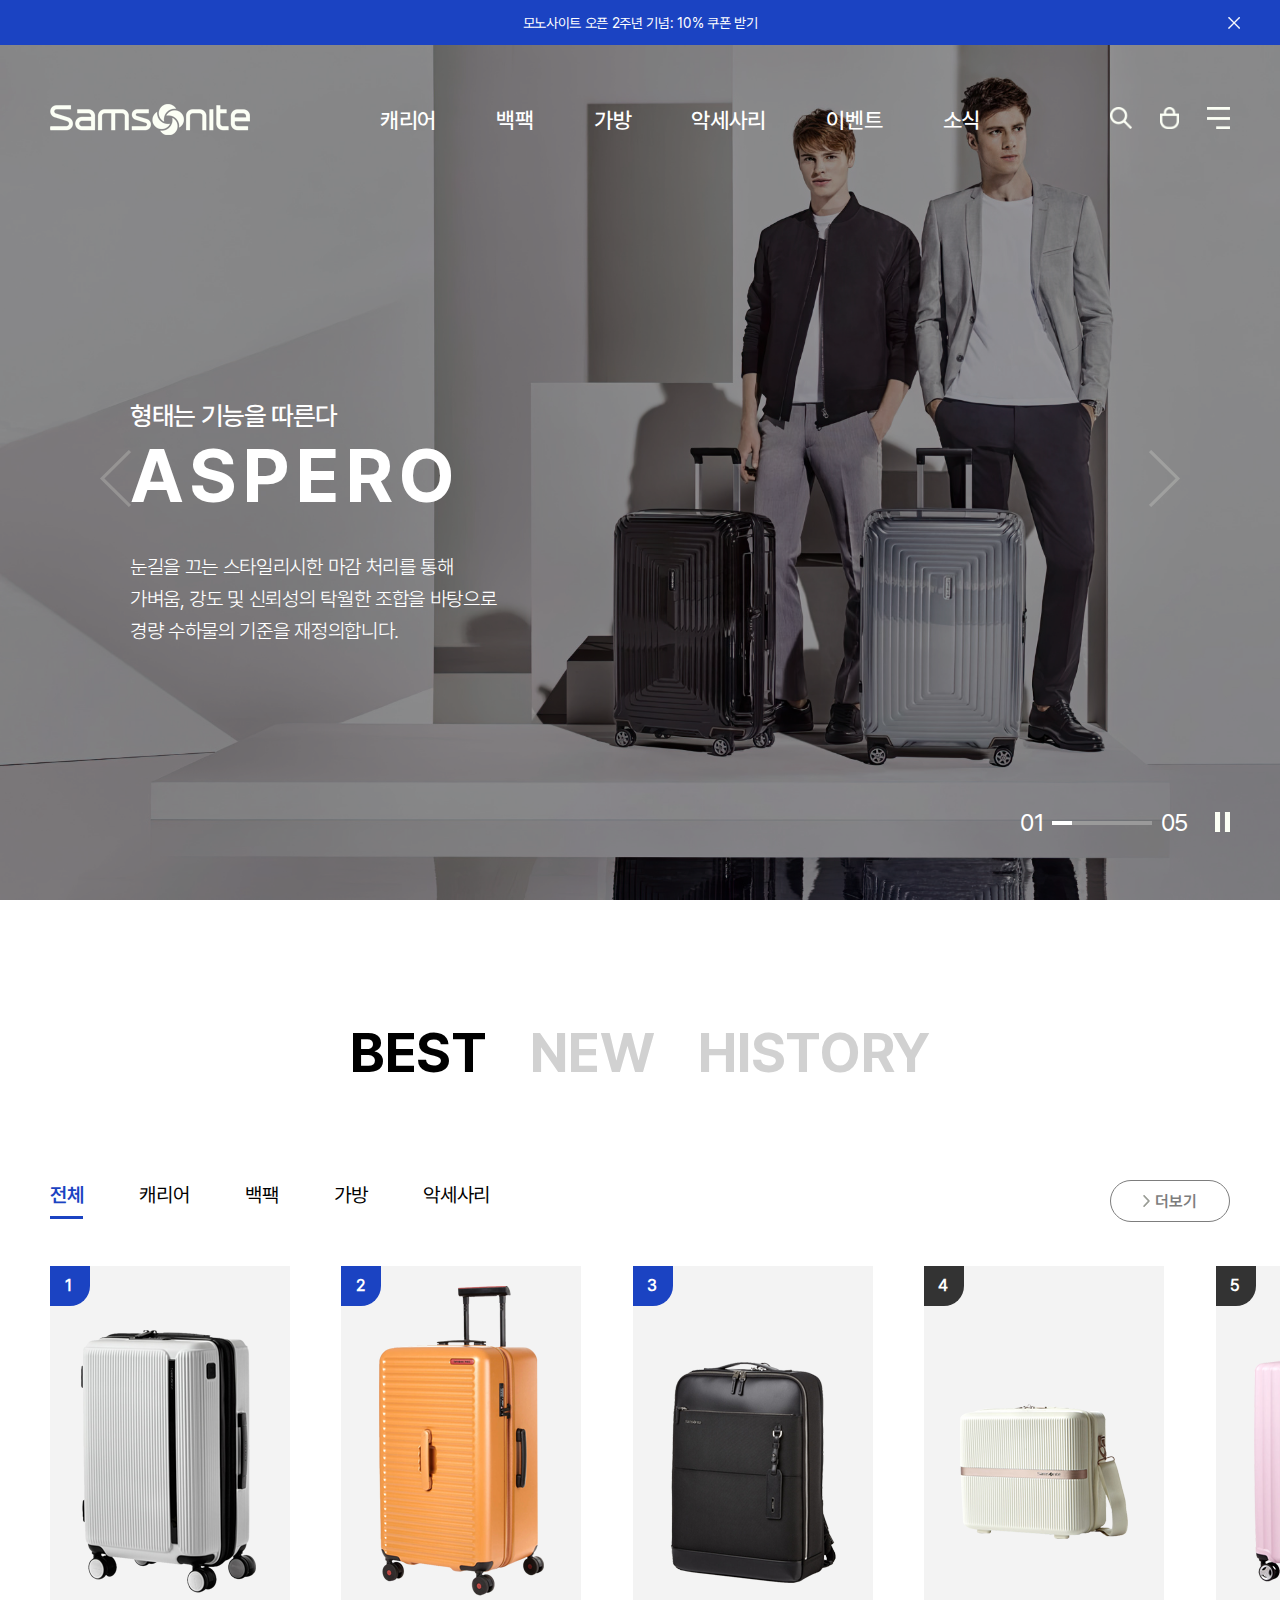
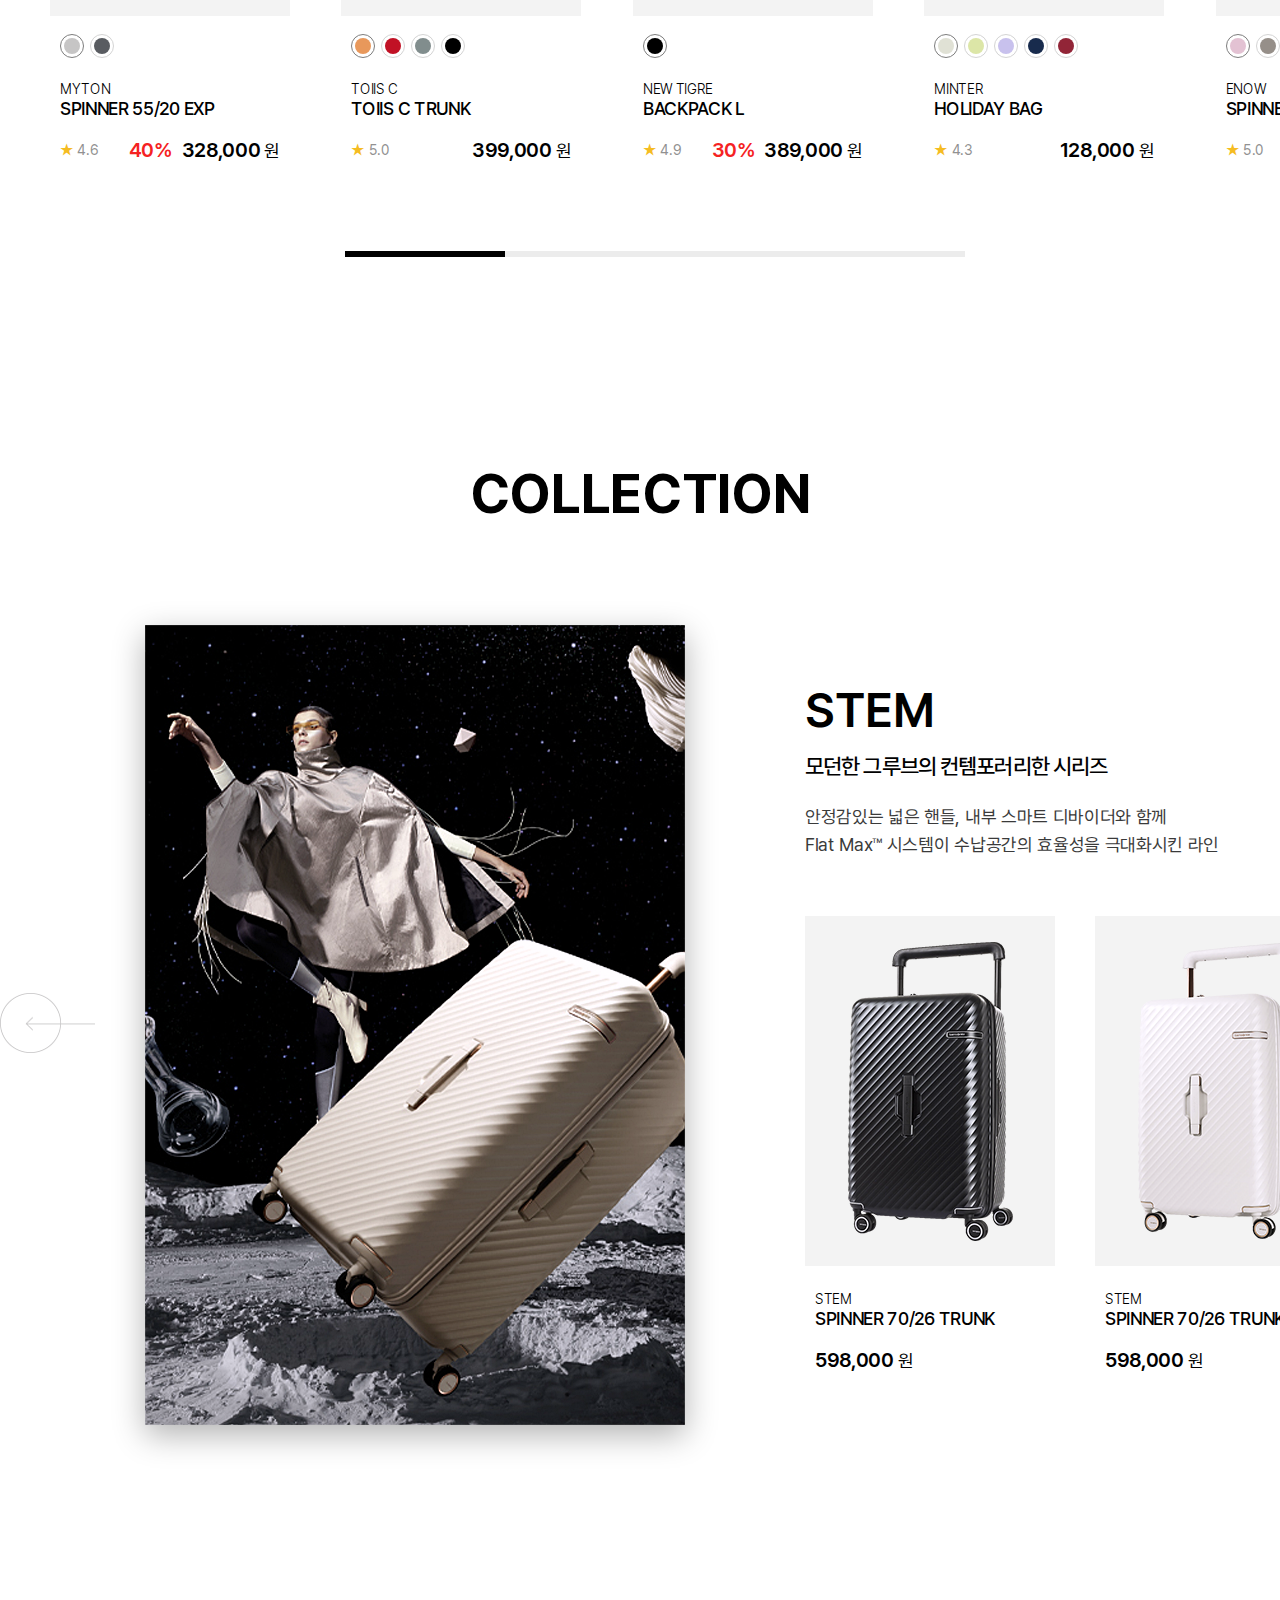
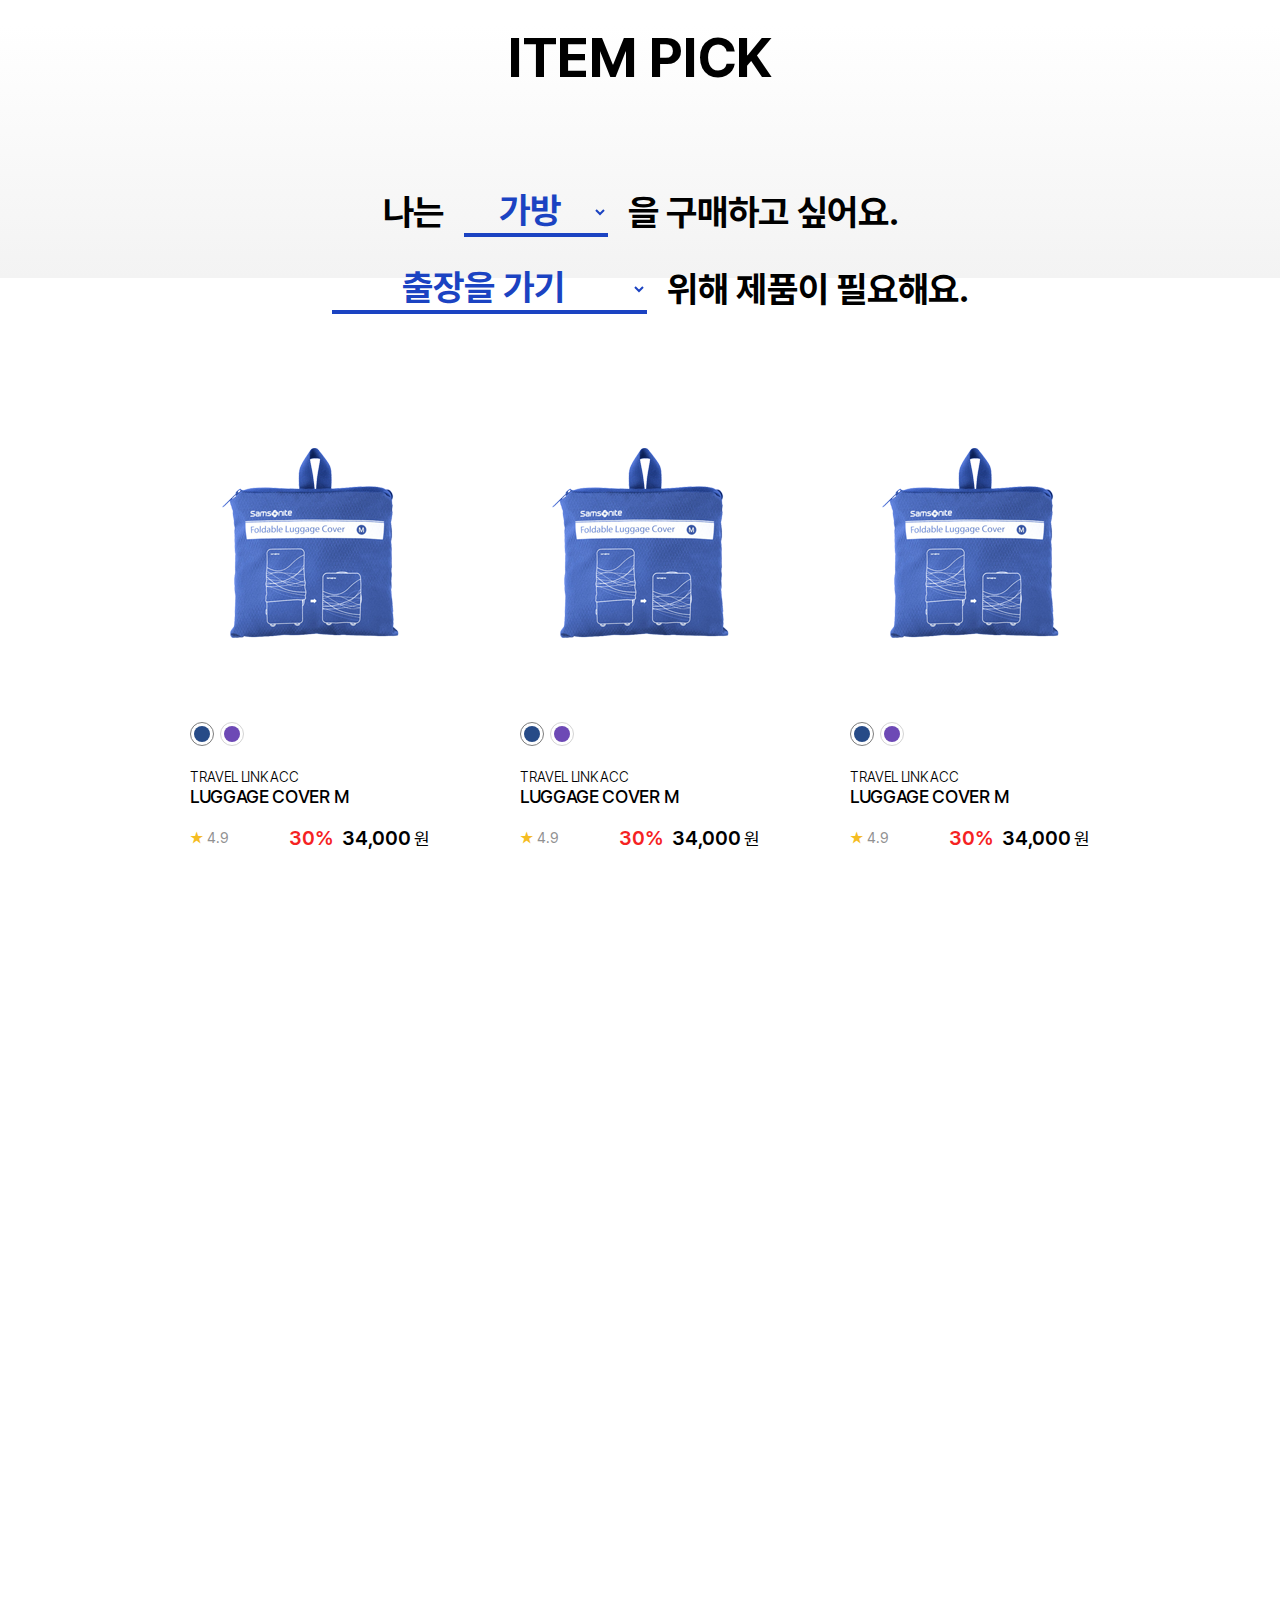
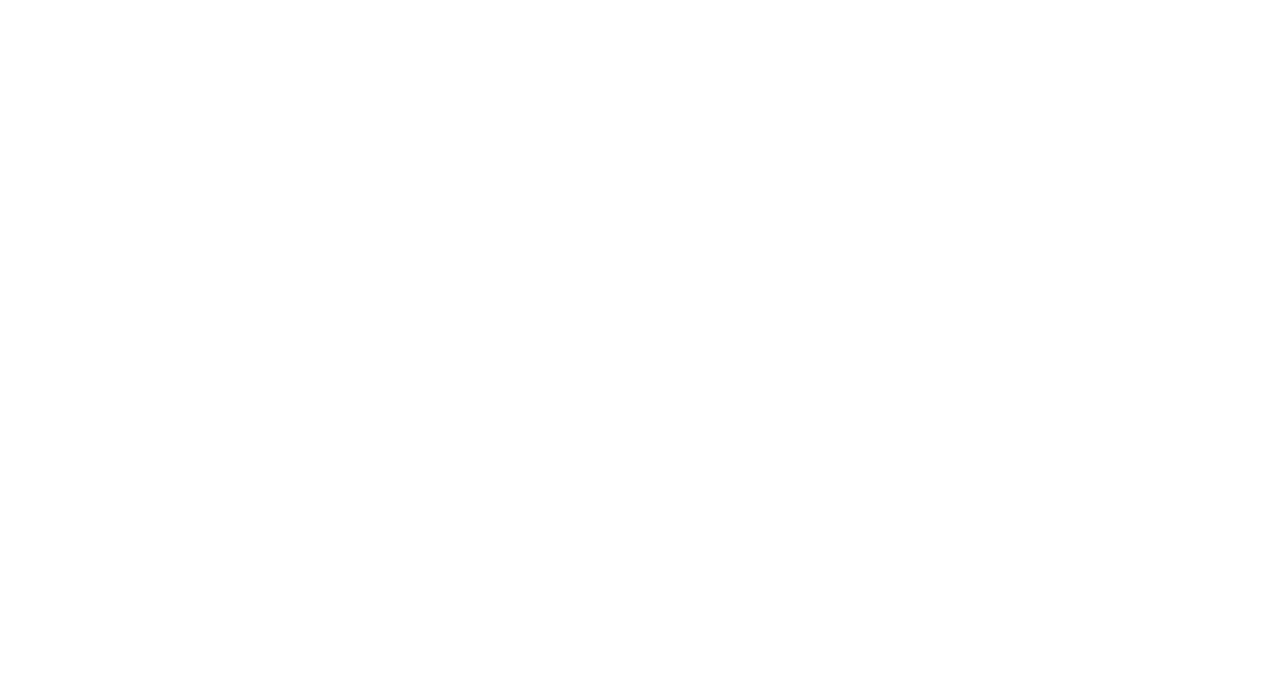
==== index.html @ f1c24419 "main 영역 작업 v1" ====
<!DOCTYPE html>
<html lang="ko">
<head>
    <meta charset="UTF-8">
    <meta http-equiv="X-UA-Compatible" content="IE=edge">
    <meta name="viewport" content="width=device-width, initial-scale=1.0">
    <link rel="stylesheet" type="text/css" href="./css/reset.css">
    <link rel="stylesheet" type="text/css" href="./css/samsonite.css">
    <link rel="icon" type="image/x-icon" href="./images/favicon.png">
    <title>Samsonite Korea</title>
</head>
<body>
    <div class="wrapper">
        <header>
            <div class="main-slider">
                <div class="banner-menu-wrapper">
                    <div class="top-banner">
                        <div class="container">
                            <a href="" class="title">모노사이트 오픈 2주년 기념: 10% 쿠폰 받기</a>
                            <button type="button" class="banner-close"><img src="./images/banner-close-icon.png" alt="배너 닫기"></button>
                        </div>
                    </div>
                    <div class="logo-menu">
                        <div class="container">
                            <div class="logo-menu-flex">
                                <div class="logo">
                                    <h1><a href="./index.html"><img src="./images/samsonite-logo.png" alt="쌤소나이트 로고"></a></h1>
                                </div>
                                <div class="menu">
                                    <nav class="gnb">
                                        <ul>
                                            <li><a href="">캐리어</a></li>
                                            <li><a href="">백팩</a></li>
                                            <li><a href="">가방</a></li>
                                            <li><a href="">악세사리</a></li>
                                            <li><a href="">이벤트</a></li>
                                            <li><a href="">소식</a></li>
                                        </ul>
                                    </nav>
                                </div>
                                <div class="icon">
                                    <button type="button"><img src="./images/search-icon.png" alt="검색"></button>
                                    <button type="button"><a href=""><img src="./images/cart-icon.png" alt="장바구니"></a></button>
                                    <button type="button"><img src="./images/list-icon.png" alt="전체메뉴"></button>
                                </div>
                            </div>
                        </div>
                    </div>
                </div>
                <div class="slide-con-wrapper">
                    <div class="container">
                        <div class="slide-des">
                            <span>형태는 기능을 따른다</span>
                            <h2>ASPERO</h2>
                            <p>
                                눈길을 끄는 스타일리시한 마감 처리를 통해<br>
                                가벼움, 강도 및 신뢰성의 탁월한 조합을 바탕으로<br>
                                경량 수하물의 기준을 재정의합니다.
                            </p>
                        </div>
                        <div class="slide-paging">
                            <div class="num">
                                <span class="now-page">01</span>
                                <div class="progress-bar">
                                    <div class="step"></div>
                                </div>
                                <span class="total-page">05</span>
                            </div>
                            <div class="stop">
                                <button type="button"><img src="./images/pause-icon.png" alt="일시정지"></button>
                            </div>
                        </div>
                    </div>
                </div>
                <div class="slide-btn-wrapper">
                    <div class="slide-btn prev">
                        <button type="button"><img src="./images/prev-arrow-icon.png"></button>
                    </div>
                    <div class="slide-btn next">
                        <button type="button"><img src="./images/next-arrow-icon.png"></button>
                    </div>
                </div>
            </div>
        </header>
        <main>
            <section class="item-display">
                <h2>베스트 상품, 신상품, 이전에 본 상품</h2>
                <div class="container">
                    <div class="tabmenu">
                        <h3 class="selected">BEST</h3>
                        <h3>NEW</h3>
                        <h3>HISTORY</h3>
                    </div>
                    <div class="category-more-wrapper">
                        <div class="category">
                            <ul>
                                <li class="selected"><a href="">전체</a></li>
                                <li><a href="">캐리어</a></li>
                                <li><a href="">백팩</a></li>
                                <li><a href="">가방</a></li>
                                <li><a href="">악세사리</a></li>
                            </ul>
                        </div>
                        <div class="more">
                            <button type="button"><img src="./images/more-arrow-icon.png">더보기</button>
                        </div>
                    </div>
                    <div class="item-scroll-wrapper">
                        <div class="item-box">
                            <div class="item-view">
                                <div class="i-label top">1</div>
                                <div class="i-img">
                                    <a href=""><img src="./images/best_1_1.png" alt="SPINNER 55/20 EXP"></a>
                                </div>
                            </div>
                            <div class="item-des">
                                <div class="i-color">
                                    <div class="outer"><div class="inner b-1-1"><a href="">&nbsp;</a></div></div>
                                    <div class="outer"><div class="inner b-1-2"><a href="">&nbsp;</a></div></div>
                                </div>
                                <div class="i-info">
                                    <div class="collection-title">
                                        <span class="collection">MYTON</span>
                                        <h4 class="title">SPINNER 55/20 EXP</h4>
                                    </div>
                                    <div class="score-price">
                                        <div class="star-score">
                                            <span class="star">★</span>
                                            <span class="score">4.6</span>
                                        </div>
                                        <div class="percent-price">
                                            <span class="percent">40%</span>
                                            <span class="price">328,000</span><span class="won">원</span>
                                        </div>
                                    </div>
                                </div>
                            </div>
                        </div>
                        <div class="item-box">
                            <div class="item-view">
                                <div class="i-label top">2</div>
                                <div class="i-img">
                                    <a href=""><img src="./images/best_2_1.png" alt="TOIIS C TRUNK"></a>
                                </div>
                            </div>
                            <div class="item-des">
                                <div class="i-color">
                                    <div class="outer"><div class="inner b-2-1"><a href="">&nbsp;</a></div></div>
                                    <div class="outer"><div class="inner b-2-2"><a href="">&nbsp;</a></div></div>
                                    <div class="outer"><div class="inner b-2-3"><a href="">&nbsp;</a></div></div>
                                    <div class="outer"><div class="inner b-2-4"><a href="">&nbsp;</a></div></div>
                                </div>
                                <div class="i-info">
                                    <div class="collection-title">
                                        <span class="collection">TOIIS C</span>
                                        <h4 class="title">TOIIS C TRUNK</h4>
                                    </div>
                                    <div class="score-price">
                                        <div class="star-score">
                                            <span class="star">★</span>
                                            <span class="score">5.0</span>
                                        </div>
                                        <div class="percent-price">
                                            <!-- <span class="percent">40%</span> -->
                                            <span class="price">399,000</span><span class="won">원</span>
                                        </div>
                                    </div>
                                </div>
                            </div>
                        </div>
                        <div class="item-box">
                            <div class="item-view">
                                <div class="i-label top">3</div>
                                <div class="i-img">
                                    <a href=""><img src="./images/best_3_1.png" alt="BACKPACK L"></a>
                                </div>
                            </div>
                            <div class="item-des">
                                <div class="i-color">
                                    <div class="outer"><div class="inner b-3-1"><a href="">&nbsp;</a></div></div>
                                </div>
                                <div class="i-info">
                                    <div class="collection-title">
                                        <span class="collection">NEW TIGRE</span>
                                        <h4 class="title">BACKPACK L</h4>
                                    </div>
                                    <div class="score-price">
                                        <div class="star-score">
                                            <span class="star">★</span>
                                            <span class="score">4.9</span>
                                        </div>
                                        <div class="percent-price">
                                            <span class="percent">30%</span>
                                            <span class="price">389,000</span><span class="won">원</span>
                                        </div>
                                    </div>
                                </div>
                            </div>
                        </div>
                        <div class="item-box">
                            <div class="item-view">
                                <div class="i-label">4</div>
                                <div class="i-img">
                                    <a href=""><img src="./images/best_4_1.png" alt="HOLIDAY BAG"></a>
                                </div>
                            </div>
                            <div class="item-des">
                                <div class="i-color">
                                    <div class="outer"><div class="inner b-4-1"><a href="">&nbsp;</a></div></div>
                                    <div class="outer"><div class="inner b-4-2"><a href="">&nbsp;</a></div></div>
                                    <div class="outer"><div class="inner b-4-3"><a href="">&nbsp;</a></div></div>
                                    <div class="outer"><div class="inner b-4-4"><a href="">&nbsp;</a></div></div>
                                    <div class="outer"><div class="inner b-4-5"><a href="">&nbsp;</a></div></div>
                                </div>
                                <div class="i-info">
                                    <div class="collection-title">
                                        <span class="collection">MINTER</span>
                                        <h4 class="title">HOLIDAY BAG</h4>
                                    </div>
                                    <div class="score-price">
                                        <div class="star-score">
                                            <span class="star">★</span>
                                            <span class="score">4.3</span>
                                        </div>
                                        <div class="percent-price">
                                            <!-- <span class="percent">30%</span> -->
                                            <span class="price">128,000</span><span class="won">원</span>
                                        </div>
                                    </div>
                                </div>
                            </div>
                        </div>
                        <div class="item-box">
                            <div class="item-view">
                                <div class="i-label">5</div>
                                <div class="i-img">
                                    <a href=""><img src="./images/best_5_1.png" alt="SPINNER 75/28 EXP"></a>
                                </div>
                            </div>
                            <div class="item-des">
                                <div class="i-color">
                                    <div class="outer"><div class="inner b-5-1"><a href="">&nbsp;</a></div></div>
                                    <div class="outer"><div class="inner b-5-2"><a href="">&nbsp;</a></div></div>
                                    <div class="outer"><div class="inner b-5-3"><a href="">&nbsp;</a></div></div>
                                </div>
                                <div class="i-info">
                                    <div class="collection-title">
                                        <span class="collection">ENOW</span>
                                        <h4 class="title">SPINNER 75/28 EXP</h4>
                                    </div>
                                    <div class="score-price">
                                        <div class="star-score">
                                            <span class="star">★</span>
                                            <span class="score">5.0</span>
                                        </div>
                                        <div class="percent-price">
                                            <!-- <span class="percent">30%</span> -->
                                            <span class="price">498,000</span><span class="won">원</span>
                                        </div>
                                    </div>
                                </div>
                            </div>
                        </div>
                        <div class="item-box">
                            <div class="item-view">
                                <div class="i-label">6</div>
                                <div class="i-img">
                                    <a href=""><img src="./images/best_6_1.png" alt="BACKPACK"></a>
                                </div>
                            </div>
                            <div class="item-des">
                                <div class="i-color">
                                    <div class="outer"><div class="inner b-6-1"><a href="">&nbsp;</a></div></div>
                                    <div class="outer"><div class="inner b-6-2"><a href="">&nbsp;</a></div></div>
                                </div>
                                <div class="i-info">
                                    <div class="collection-title">
                                        <span class="collection">LAWDON</span>
                                        <h4 class="title">BACKPACK</h4>
                                    </div>
                                    <div class="score-price">
                                        <div class="star-score">
                                            <span class="star">★</span>
                                            <span class="score">5.0</span>
                                        </div>
                                        <div class="percent-price">
                                            <!-- <span class="percent">30%</span> -->
                                            <span class="price">159,000</span><span class="won">원</span>
                                        </div>
                                    </div>
                                </div>
                            </div>
                        </div>
                        <div class="item-box">
                            <div class="item-view">
                                <div class="i-label">7</div>
                                <div class="i-img">
                                    <a href=""><img src="./images/best_7_1.png" alt="BRIEFCASE"></a>
                                </div>
                            </div>
                            <div class="item-des">
                                <div class="i-color">
                                    <div class="outer"><div class="inner b-7-1"><a href="">&nbsp;</a></div></div>
                                    <div class="outer"><div class="inner b-7-2"><a href="">&nbsp;</a></div></div>
                                </div>
                                <div class="i-info">
                                    <div class="collection-title">
                                        <span class="collection">PINTANO</span>
                                        <h4 class="title">BRIEFCASE</h4>
                                    </div>
                                    <div class="score-price">
                                        <div class="star-score">
                                            <span class="star">★</span>
                                            <span class="score">5.0</span>
                                        </div>
                                        <div class="percent-price">
                                            <span class="percent">30%</span>
                                            <span class="price">399,000</span><span class="won">원</span>
                                        </div>
                                    </div>
                                </div>
                            </div>
                        </div>
                        <div class="item-box">
                            <div class="item-view">
                                <div class="i-label">8</div>
                                <div class="i-img">
                                    <a href=""><img src="./images/best_8_1.png" alt="LUGGAGE COVER M"></a>
                                </div>
                            </div>
                            <div class="item-des">
                                <div class="i-color">
                                    <div class="outer"><div class="inner b-8-1"><a href="">&nbsp;</a></div></div>
                                    <div class="outer"><div class="inner b-8-2"><a href="">&nbsp;</a></div></div>
                                </div>
                                <div class="i-info">
                                    <div class="collection-title">
                                        <span class="collection">TRAVEL LINK ACC</span>
                                        <h4 class="title">LUGGAGE COVER M</h4>
                                    </div>
                                    <div class="score-price">
                                        <div class="star-score">
                                            <span class="star">★</span>
                                            <span class="score">4.9</span>
                                        </div>
                                        <div class="percent-price">
                                            <span class="percent">30%</span>
                                            <span class="price">34,000</span><span class="won">원</span>
                                        </div>
                                    </div>
                                </div>
                            </div>
                        </div>
                    </div>
                    <div class="scroll-bar">
                        <div class="step"></div>
                    </div>
                </div>
            </section>
            <section class="collection">
                <h2>컬렉션</h2>
                <div class="container">
                    <h3>COLLECTION</h3>
                </div>
                <div class="collection-wrapper">
                    <div class="prev-btn">
                        <a href=""><img src="./images/prev-icon.png" alt="이전 컬렉션"></a>
                    </div>
                    <div class="poster-info">
                        <div class="c-poster">
                            <img src="./images/collection_1_main.png" alt="STEM">
                        </div>
                        <div class="c-info">
                            <div class="c-des">
                                <h4>STEM</h4>
                                <span>모던한 그루브의 컨템포러리한 시리즈</span>
                                <p>
                                    안정감있는 넓은 핸들, 내부 스마트 디바이더와 함께<br>
                                    Flat Max™ 시스템이 수납공간의 효율성을 극대화시킨 라인
                                </p>
                            </div>
                            <div class="c-item">
                                <div class="c-item-box">
                                    <div class="c-img">
                                        <a href=""><img src="./images/collection_1_1.png" alt="STEM"></a>
                                    </div>
                                    <div class="c-item-des">
                                        <div class="collection-title">
                                            <span class="collection">STEM</span>
                                            <h4 class="title">SPINNER 70/26 TRUNK</h4>
                                        </div>
                                        <div class="score-price">
                                            <div class="percent-price">
                                                <!-- <span class="percent">30%</span> -->
                                                <span class="price">598,000</span><span class="won">원</span>
                                            </div>
                                        </div>
                                    </div>
                                </div>
                                <div class="c-item-box">
                                    <div class="c-img">
                                        <a href=""><img src="./images/collection_1_2.png" alt="STEM"></a>
                                    </div>
                                    <div class="c-item-des">
                                        <div class="collection-title">
                                            <span class="collection">STEM</span>
                                            <h4 class="title">SPINNER 70/26 TRUNK</h4>
                                        </div>
                                        <div class="score-price">
                                            <div class="percent-price">
                                                <!-- <span class="percent">30%</span> -->
                                                <span class="price">598,000</span><span class="won">원</span>
                                            </div>
                                        </div>
                                    </div>
                                </div>
                            </div>
                        </div>
                    </div>
                    <div class="next-btn">
                        <a href=""><img src="./images/next-icon.png" alt="다음 컬렉션"></a>
                    </div>
                </div>
            </section>
            <section class="item-pick">
                <h2>맞춤 검색</h2>
                <div class="gradient-bg">
                    <div class="container">
                        <h3>ITEM PICK</h3>
                        <div class="condition-wrapper">
                            <div class="condition c1">
                                <span>나는</span>
                                <div class="condition-box">
                                    <select name="category" id="category">
                                        <option value="luggage">캐리어</option>
                                        <option value="backpack">백팩</option>
                                        <option value="bag" selected>가방</option>
                                        <option value="acc">악세사리</option>
                                    </select>
                                </div>
                                <span>을 구매하고 싶어요.</span>
                            </div>
                            <div class="condition c2">
                                <div class="goal-box">
                                    <select name="goal" id="goal">
                                        <option value="business">출장을 가기</option>
                                        <option value="vacation">충분한 휴가를 보내기</option>
                                        <option value="advanture">새로운 곳을 가기</option>
                                    </select>
                                </div>
                                <span>위해 제품이 필요해요.</span>
                            </div>
                        </div>
                        <div class="condition-item-wrapper">
                            <div class="item-box">
                                <div class="item-view">
                                    <div class="i-img">
                                        <a href=""><img src="./images/best_8_1.png" alt="LUGGAGE COVER M"></a>
                                    </div>
                                </div>
                                <div class="item-des">
                                    <div class="i-color">
                                        <div class="outer"><div class="inner b-8-1"><a href="">&nbsp;</a></div></div>
                                        <div class="outer"><div class="inner b-8-2"><a href="">&nbsp;</a></div></div>
                                    </div>
                                    <div class="i-info">
                                        <div class="collection-title">
                                            <span class="collection">TRAVEL LINK ACC</span>
                                            <h4 class="title">LUGGAGE COVER M</h4>
                                        </div>
                                        <div class="score-price">
                                            <div class="star-score">
                                                <span class="star">★</span>
                                                <span class="score">4.9</span>
                                            </div>
                                            <div class="percent-price">
                                                <span class="percent">30%</span>
                                                <span class="price">34,000</span><span class="won">원</span>
                                            </div>
                                        </div>
                                    </div>
                                </div>
                            </div>
                            <div class="item-box">
                                <div class="item-view">
                                    <div class="i-img">
                                        <a href=""><img src="./images/best_8_1.png" alt="LUGGAGE COVER M"></a>
                                    </div>
                                </div>
                                <div class="item-des">
                                    <div class="i-color">
                                        <div class="outer"><div class="inner b-8-1"><a href="">&nbsp;</a></div></div>
                                        <div class="outer"><div class="inner b-8-2"><a href="">&nbsp;</a></div></div>
                                    </div>
                                    <div class="i-info">
                                        <div class="collection-title">
                                            <span class="collection">TRAVEL LINK ACC</span>
                                            <h4 class="title">LUGGAGE COVER M</h4>
                                        </div>
                                        <div class="score-price">
                                            <div class="star-score">
                                                <span class="star">★</span>
                                                <span class="score">4.9</span>
                                            </div>
                                            <div class="percent-price">
                                                <span class="percent">30%</span>
                                                <span class="price">34,000</span><span class="won">원</span>
                                            </div>
                                        </div>
                                    </div>
                                </div>
                            </div>
                            <div class="item-box">
                                <div class="item-view">
                                    <div class="i-img">
                                        <a href=""><img src="./images/best_8_1.png" alt="LUGGAGE COVER M"></a>
                                    </div>
                                </div>
                                <div class="item-des">
                                    <div class="i-color">
                                        <div class="outer"><div class="inner b-8-1"><a href="">&nbsp;</a></div></div>
                                        <div class="outer"><div class="inner b-8-2"><a href="">&nbsp;</a></div></div>
                                    </div>
                                    <div class="i-info">
                                        <div class="collection-title">
                                            <span class="collection">TRAVEL LINK ACC</span>
                                            <h4 class="title">LUGGAGE COVER M</h4>
                                        </div>
                                        <div class="score-price">
                                            <div class="star-score">
                                                <span class="star">★</span>
                                                <span class="score">4.9</span>
                                            </div>
                                            <div class="percent-price">
                                                <span class="percent">30%</span>
                                                <span class="price">34,000</span><span class="won">원</span>
                                            </div>
                                        </div>
                                    </div>
                                </div>
                            </div>
                        </div>
                    </div>
                </div>
            </section>

            <!-- <article class="banner">
                <h3>BANNER</h3>
            </article>

            <section class="event">
                <h3>EVENT</h3>
            </section>

            <section class="news">
                <h3>NEWS</h3>
            </section>

            <section class="brand-story">
                <h3>BRAND STORY</h3>
            </section>

            <section class="sns">
                <h3>SNS</h3>
            </section>  -->
            <p style="margin-top:2000px;">
                
            </p>
        </main>
        <footer>

        </footer>
    </div> <!-- wrapper -->
</body>
</html>
---- css/samsonite.css ----
@charset "utf-8";

/* 공통 */
.wrapper { 
    width: 100%; 
    overflow: hidden;
}

.container {
    position: relative;
    width: 1200px;
    margin: 0 auto;
    padding: 0 10px;
    /* background-color: pink; */
}

.container h3 {
    text-align: center;
}

.prev-btn, .next-btn {
    opacity: 0.5;
}

.prev-btn:hover, .next-btn:hover {
    opacity: 1;
}

/* 메인 이미지 슬라이드 */
.main-slider {
    position: absolute;
    width: 100%;
    height: 100vh;
    background: url('../images/main-slide-1.png') no-repeat;
    background-size: cover;
}

.main-slider::before {
    content: '';
    position: absolute;
    left: 0;
    top: 0;
    width: 100%;
    height: 100%;
    background-color: rgba(0, 0, 0, 0.4);
}


/* 헤더 배너, 메뉴 */
.banner-menu-wrapper {
    position: relative;
    height: 165px;
}


/* 헤더 배너 */
.top-banner {
    position: absolute;
    top: 0;
    width: 100%;
    height: 45px;
    line-height: 45px;
    text-align: center;
    background-color: #1b43c2;
}

.top-banner .title {
    font-size: 14px;
    color: #ffffff;
}

.top-banner .banner-close {
    position: absolute;
    top: 17px;
    right: 0;
    border: 0;
    background-color: transparent;
}


/* 헤더 메뉴 */
.logo-menu {
    position: absolute;
    bottom: 0;
    width: 100%;
}
.logo-menu-flex {
    display: flex;
    justify-content: space-between;
    align-items: center;
    padding-bottom: 30px;
}

.logo-menu-flex .logo {
    width: 200px;
    height: 31px;
}

.logo-menu-flex .gnb ul {
    display: flex;
    justify-content: space-between;
    width: 600px;
}

.logo-menu-flex .gnb a {
    color: #ffffff;
    font: 22px 'Pretendard-Medium';
}

.logo-menu-flex .icon {
    display: flex;
    justify-content: space-between;
    width: 120px;
}

.logo-menu-flex .icon img {
    height: 22px;
}


/* 메인 이미지슬라이드 내용 영역 */
.slide-con-wrapper {
    position: relative;
    top: 235px;
}


/* 메인 이미지슬라이드 내용 */
.slide-des {
    position: relative;
    padding: 0 600px 0 80px;
}

.slide-des span,
.slide-des h2,
.slide-des p {
    color: #ffffff;
}

.slide-des span {
    font: 26px 'Pretendard-Medium';
}

.slide-des h2 {
    margin-bottom: -25px;
    font: 75px 'Pretendard-Bold';
    letter-spacing: 0.08em;
}

.slide-des p {
    margin-top: 56px;
    font: 20px 'Pretendard-Light';
    line-height: 32px;
}


/* 메인 이미지슬라이드 페이징 */
.slide-paging {
    float: right;
    display: flex;
    justify-content: space-between;
    align-items: center;
    position: absolute;
    right: 0;
    bottom: -185px;
    width: 220px;
    height: 20px;
    padding-right: 10px;
}

.slide-paging .num {
    width: 173px;
}

.slide-paging .num span {
    color: #ffffff;
    font-size: 24px;
}

.slide-paging .progress-bar {
    position: relative;
    display: inline-block;
    width: 100px;
    height: 4px;
    margin: 6px 5px;
    background-color: #9a9a9a;
}

.slide-paging .progress-bar .step {
    position: absolute;
    width: 20px;
    height: 4px;
    background-color: #ffffff;
}

.slide-paging .stop {
    height: 20px;
}


/* 메인 이미지슬라이드 이동 버튼 */
.slide-btn {
    position: absolute;
    top: 50%;
}
.slide-btn button { opacity: 0.2; }
.slide-btn.prev { left: 100px; }
.slide-btn.next { right: 100px; }


.item-display {
    margin-top: 120px;
}

main h3 { font: 55px 'Pretendard-Bold'; }

.tabmenu {
    display: flex;
    justify-content: space-between;
    width: 580px;
    margin: 0 auto;
}

.tabmenu h3 {
    color: #d1d1d1;
    cursor: pointer;
}

.tabmenu h3:hover,
.tabmenu .selected {
    color: #000000;
}

.category-more-wrapper {
    display: flex;
    justify-content: space-between;
    align-items: center;
    width: 100%;
    height: 42px;
    margin-top: 95px;
    margin-bottom: 44px;
    /* background-color: aquamarine; */
}

.category-more-wrapper .category ul {
    display: flex;
    justify-content: space-between;
    width: 440px;
}

.category-more-wrapper .category li { font-size: 20px; }

.category-more-wrapper .category .selected {
    padding-bottom: 9px;
    border-bottom: 3px solid #1b43c2;
}

.category-more-wrapper .category a:hover,
.category-more-wrapper .category .selected a {
    font-family: 'Pretendard-SemiBold';
    color: #1b43c2;
}

.category-more-wrapper .more {
    width: 120px;
    height: 42px;
    line-height: 42px;
    text-align: center;
}

.category-more-wrapper .more button {
    width: 100%;
    height: 100%;
    color: #7d7d7d;
    font: 16px 'Pretendard-SemiBold';
    border: 1px solid #7d7d7d;
    border-radius: 30px;
}

.category-more-wrapper .more img { margin-right: 5px; }

.item-scroll-wrapper {
    display: flex;
    justify-content: space-between;
    width: 2280px;
    height: 497px;
    /* overflow: scroll; */
    /* background-color: red; */
}

.item-scroll-wrapper .item-box {
    width: 240px;
    height: 497px;
    /* background-color: skyblue; */
}

.item-scroll-wrapper .item-view {
    position: relative;
    width: 100%;
    height: 350px;
    background-color: #f3f3f3;
}

.item-scroll-wrapper .i-label {
    position: absolute;
    width: 40px;
    height: 40px;
    padding-right: 3px;
    line-height: 40px;
    text-align: center;
    font-weight: 600;
    color: #ffffff;
    border-bottom-right-radius: 20px;
    background-color: #333333;
}

.item-scroll-wrapper .i-label.top {
    background-color: #1b43c2;
}

.item-scroll-wrapper .item-des {
    width: 100%;
    height: 147px;
    /* background-color: coral; */
    padding: 18px 10px 0;
}

/* 제품 컬러 영역 */
.item-des .i-color {
    display: flex;
    width: 100%;
    height: 24px;
    /* background-color: crimson; */
}

.item-des .i-color .outer {
    position: relative;
    width: 24px;
    height: 24px;
    margin-right: 6px;
    border-radius: 50%;
    border: 1px solid #d4d4d4;
}

.item-des .i-color > div:first-child {
    border: 1px solid #7d7d7d;
}

.item-des .i-color .inner {
    position: relative;
    top: 3px;
    left: 3px;
    width: 16px;
    height: 16px;
    border-radius: 50%;
}
.i-color .inner.b-1-1 { background-color: #c6c5c5; }
.i-color .inner.b-1-2 { background-color: #595c61; }

.i-color .inner.b-2-1 { background-color: #e8985b; }
.i-color .inner.b-2-2 { background-color: #c11125; }
.i-color .inner.b-2-3 { background-color: #818d8d; }
.i-color .inner.b-2-4,
.i-color .inner.b-3-1,
.i-color .inner.b-7-2 { 
    background-color: #000000; 
}
.i-color .inner.b-4-1 { background-color: #e0e1d5; }
.i-color .inner.b-4-2 { background-color: #dce6a7; }
.i-color .inner.b-4-3 { background-color: #c8c1ed; }
.i-color .inner.b-4-4 { background-color: #182b4d; }
.i-color .inner.b-4-5 { background-color: #922537; }
.i-color .inner.b-5-1 { background-color: #e3c2d3; }
.i-color .inner.b-5-2 { background-color: #968f89; }
.i-color .inner.b-5-3 { background-color: #212121; }
.i-color .inner.b-6-1 { background-color: #e8e3df; }
.i-color .inner.b-6-2 { background-color: #363233; }
.i-color .inner.b-7-1 { background-color: #242d3c; }
.i-color .inner.b-8-1 { background-color: #274b87; }
.i-color .inner.b-8-2 { background-color: #6d49b5; }
.i-color .inner.b-8-3 { background-color: #2b2728; }

.item-des .i-color .inner a {
    display: inline-block;
    position: absolute;
    width: 100%;
    height: 100%;
}

/* 제품 정보 영역 */
.item-des .i-info {
    width: 100%;
    height: 84px;
    margin-top: 21px;
}

/* 제품 브랜드 및 제품명 */
.collection-title .collection { font: 14px 'Pretendard-Light'; }
.collection-title .title { font: 18px 'Pretendard-Medium'; }


/* 제품 평점 및 제품 가격 영역 */
.score-price {
    display: flex;
    justify-content: space-between;
    align-items: center;
    margin-top: 19px;
}


/* 제품 평점 */
.star-score { font-size: 14px; }
.star-score .star { color: #f5bc22; }
.star-score .score { color: #919191; }


/* 제품 가격 */
.percent-price .percent,
.percent-price .price {
    font: 20px 'Pretendard-SemiBold';
}

.percent-price .percent { 
    color: #f52222;
    margin-right: 5px;
}

.percent-price .won {
    font-size: 18px;
    margin-left: 4px;
}


.item-display .scroll-bar {
    position: relative;
    left: 25%;
    display: inline-block;
    width: 620px;
    height: 6px;
    margin-top: 88px;
    background-color: #ececec;
}

.item-display .scroll-bar .step {
    position: absolute;
    width: 160px;
    height: 6px;
    background-color: #000000;
}

.poster-info {
    display: flex;
    justify-content: space-between;
    width: 1200px;
}

.poster-info .c-poster,
.poster-info .c-info {
    width: 540px;
    height: 800px;
    /* background-color: #7d7d7d; */
}
.poster-info .c-poster {
    box-shadow: 0px 10px 30px 0px rgba(0, 0, 0, 0.3);
}

.c-info .c-des {
    width: 100%;
    height: 291px;
    padding: 56px 0 61px;
    /* background-color: orange; */
}

.c-info .c-des h4 {
    font: 48px 'Pretendard-SemiBold';
}

.c-info .c-des span {
    font: 22px 'Pretendard-Medium';
    letter-spacing: -0.04em;
    display: block;
    margin-top: 14px; /* -16px 부터 시작 */
}

.c-info .c-des p {
    margin-top: 24px; /* -6px 부터 시작 */
    font-size: 18px;
    line-height: 28px;
    color: #3a3a3a;
}

.c-info .c-item {
    display: flex;
    justify-content: space-between;
    width: 100%;
    height: 509px;
    padding-bottom: 54px;
    /* background-color: green; */
}

.c-item .c-item-box {
    width: 250px;
    height: 456px;
    /* background-color: skyblue; */
}

.c-item-box .c-img {
    width: 100%;
    height: 350px;
    background-color: #f3f3f3;
}

.c-item-box .c-item-des {
    width: 100%;
    height: 106px;
    padding: 23px 10px 0;
    /* background-color: orange; */
}


.collection-wrapper {
    display: flex;
    justify-content: space-between;
    align-items: center;
    width: 1490px;
    height: 800px;
    margin: 99px auto 0;
    /* background-color: #c8c1ed; */
}

.gradient-bg {
    width: 100%;
    height: 253px;
    background: rgb(243,243,243);
    background: linear-gradient(0deg, rgba(243,243,243,1) 0%, rgba(243,243,243,0) 100%);
}

.condition-wrapper {
    margin-top: 98px;
}

.condition {
    display: flex;
    align-items: center;
    justify-content: center;
}

.condition.c2 {
    margin-top: 28px;
}
.condition span, select {
    font: 36px 'Pretendard-Bold'
}

.condition select {
    /* width: 300px; */
    margin: 0 20px;
    border: 0;
    text-align: center;
    color: #1b43c2;
    border-bottom: 4px solid #1b43c2;
    background-color: transparent;
}

.condition-item-wrapper {
    display: flex;
    justify-content: space-between;
    width: 900px;
    height: 534px;
    margin: 54px auto 0;
    /* background-color: skyblue; */
}
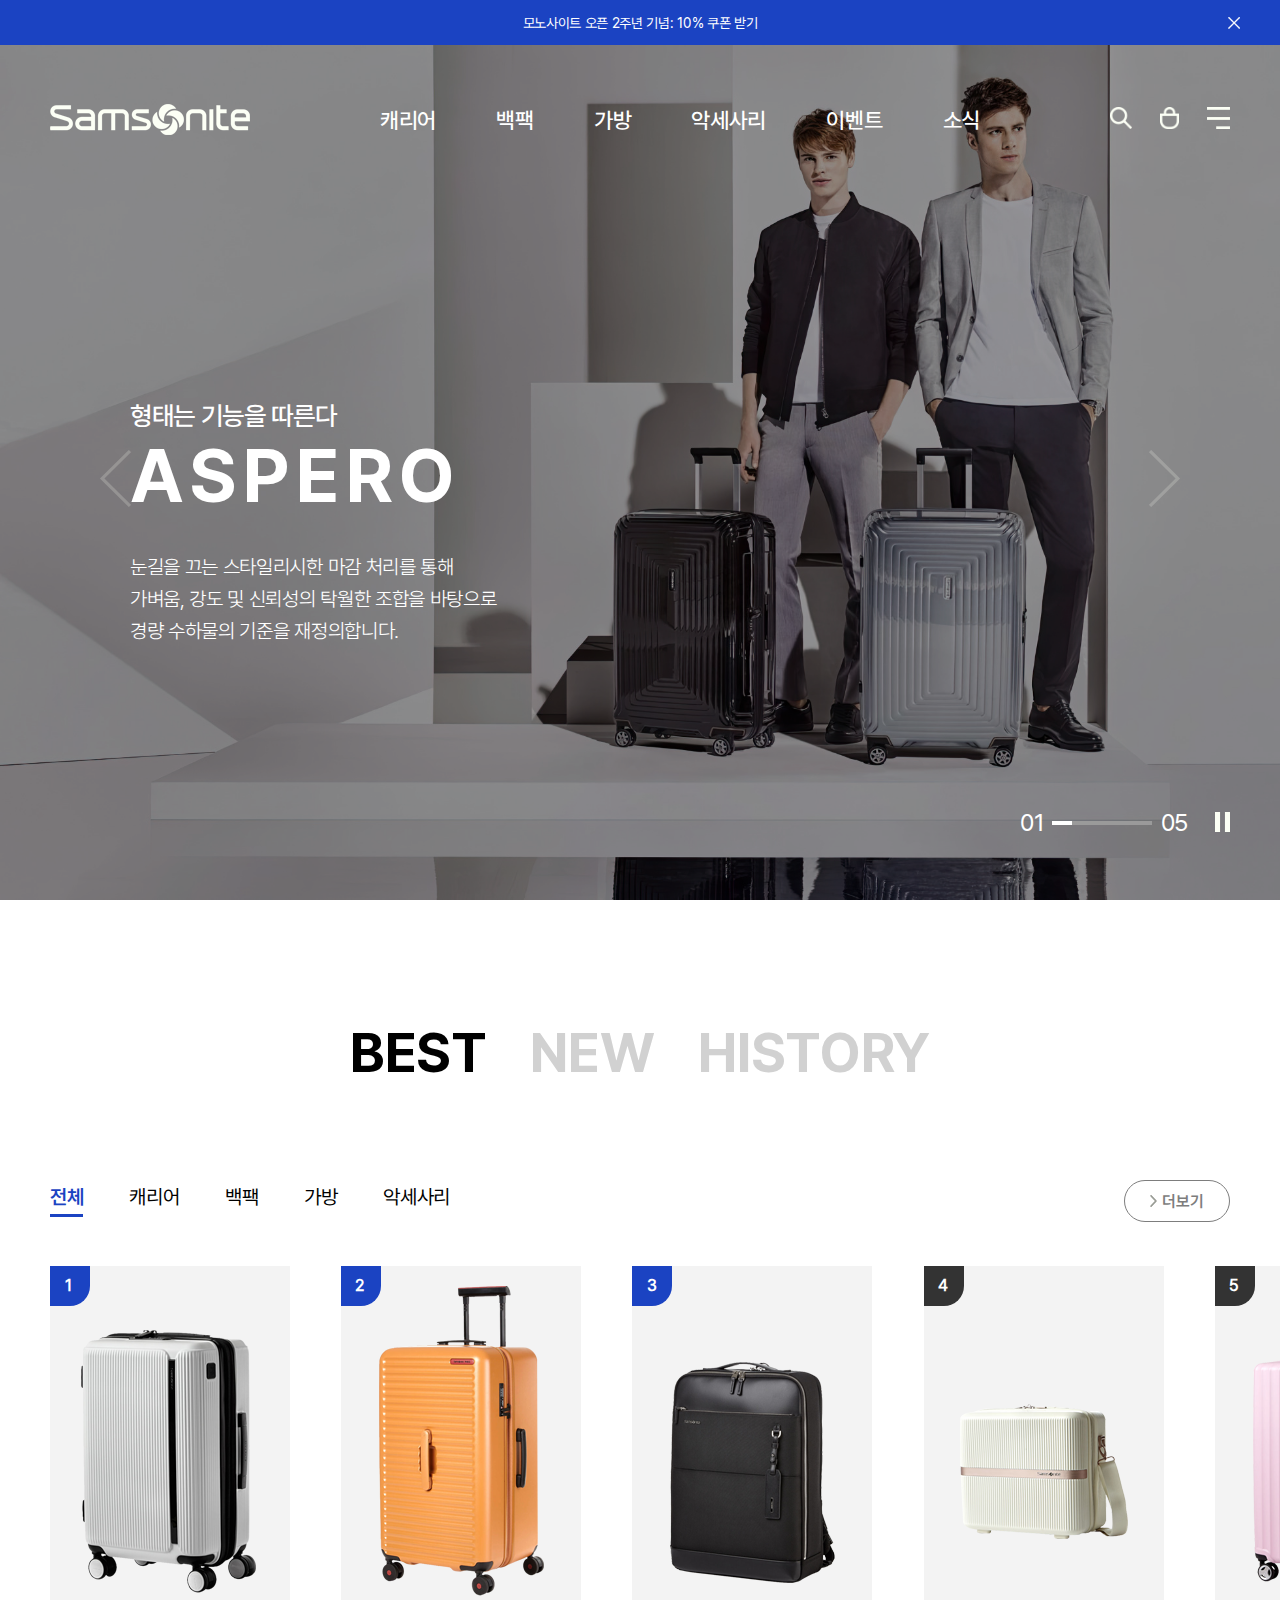
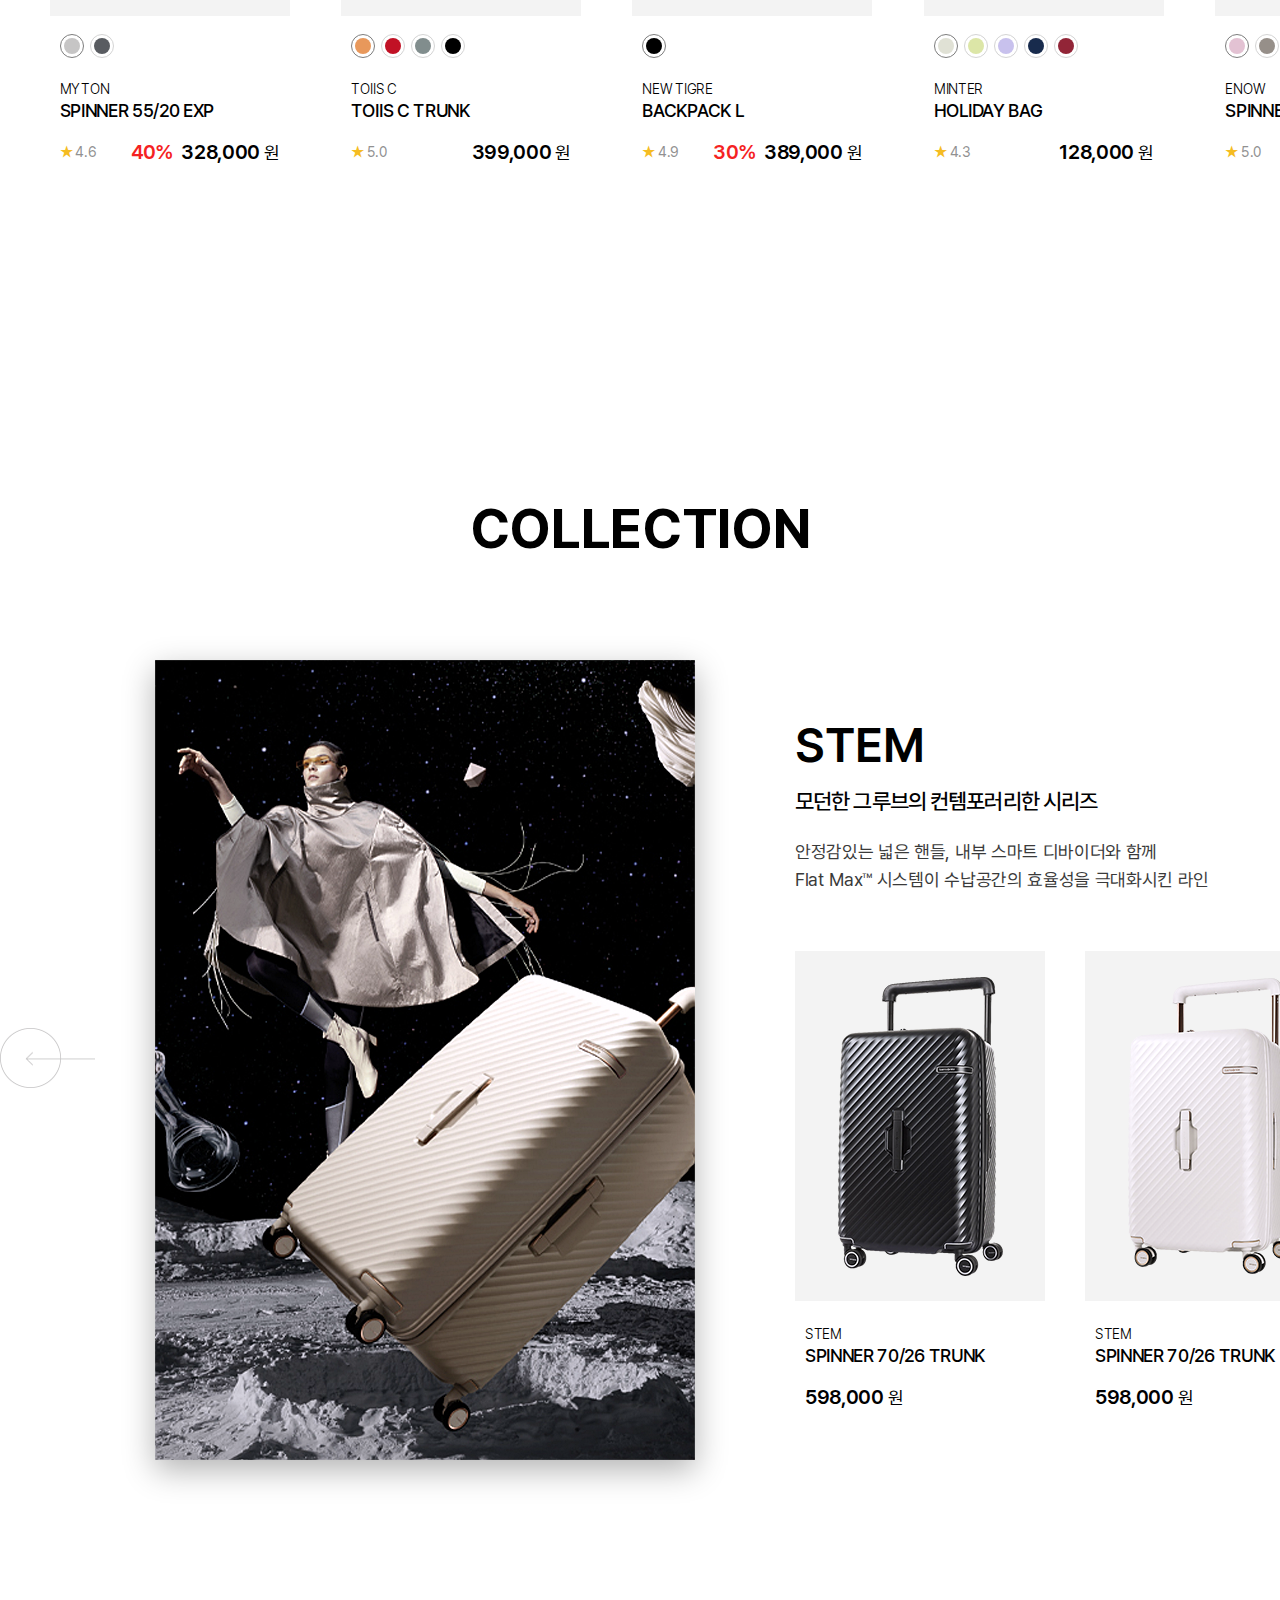
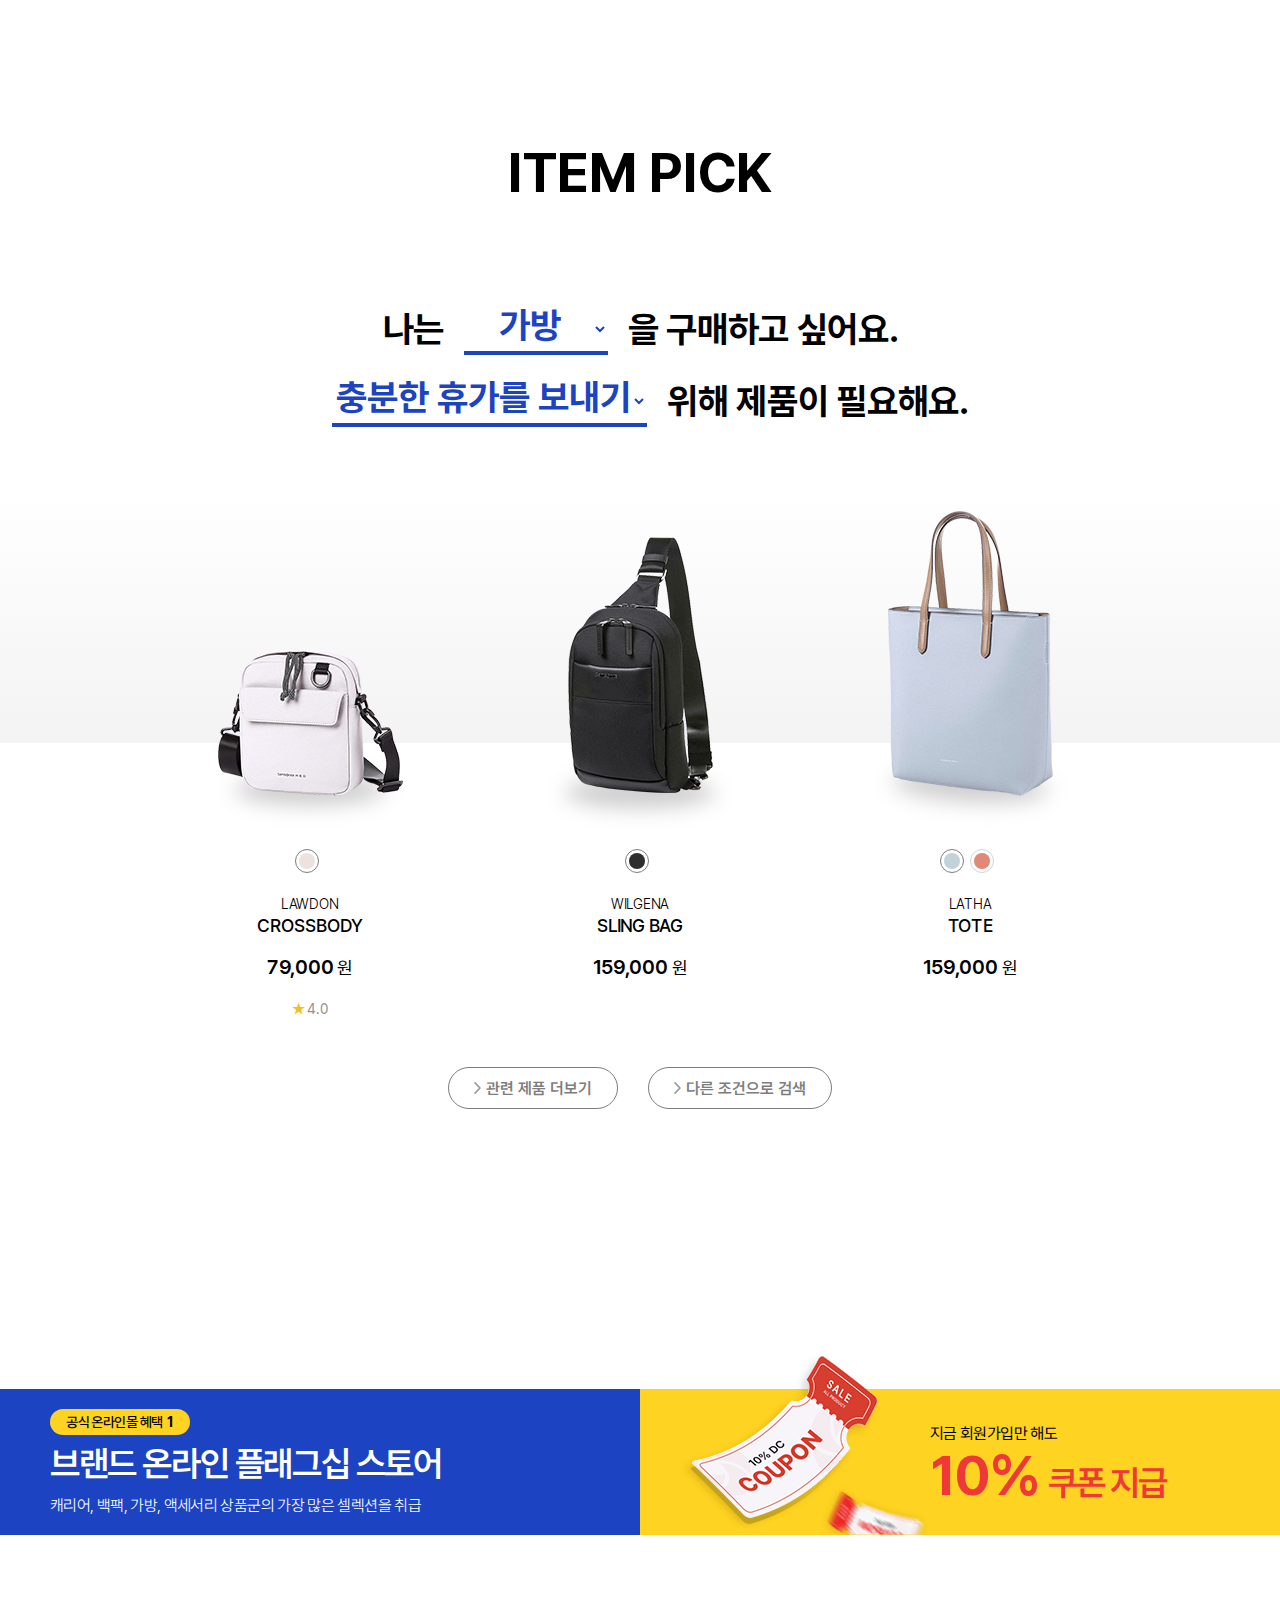
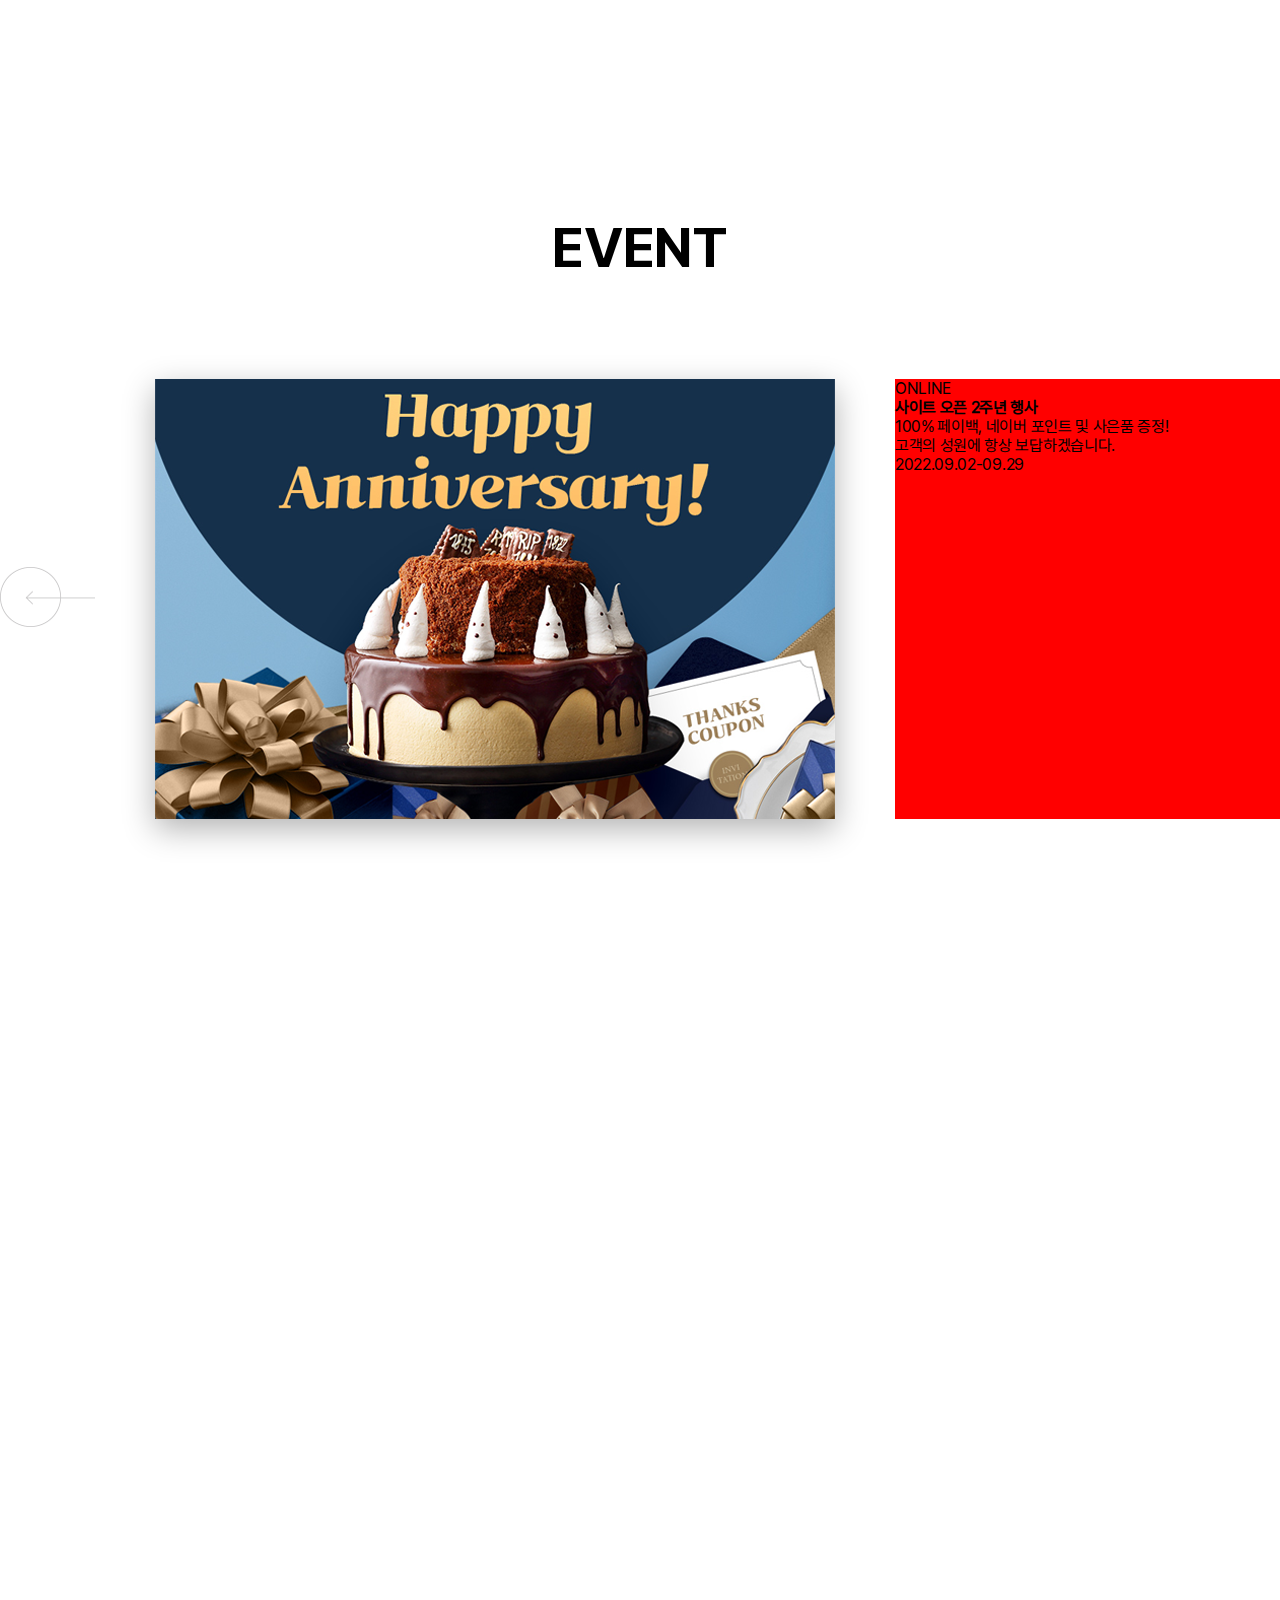
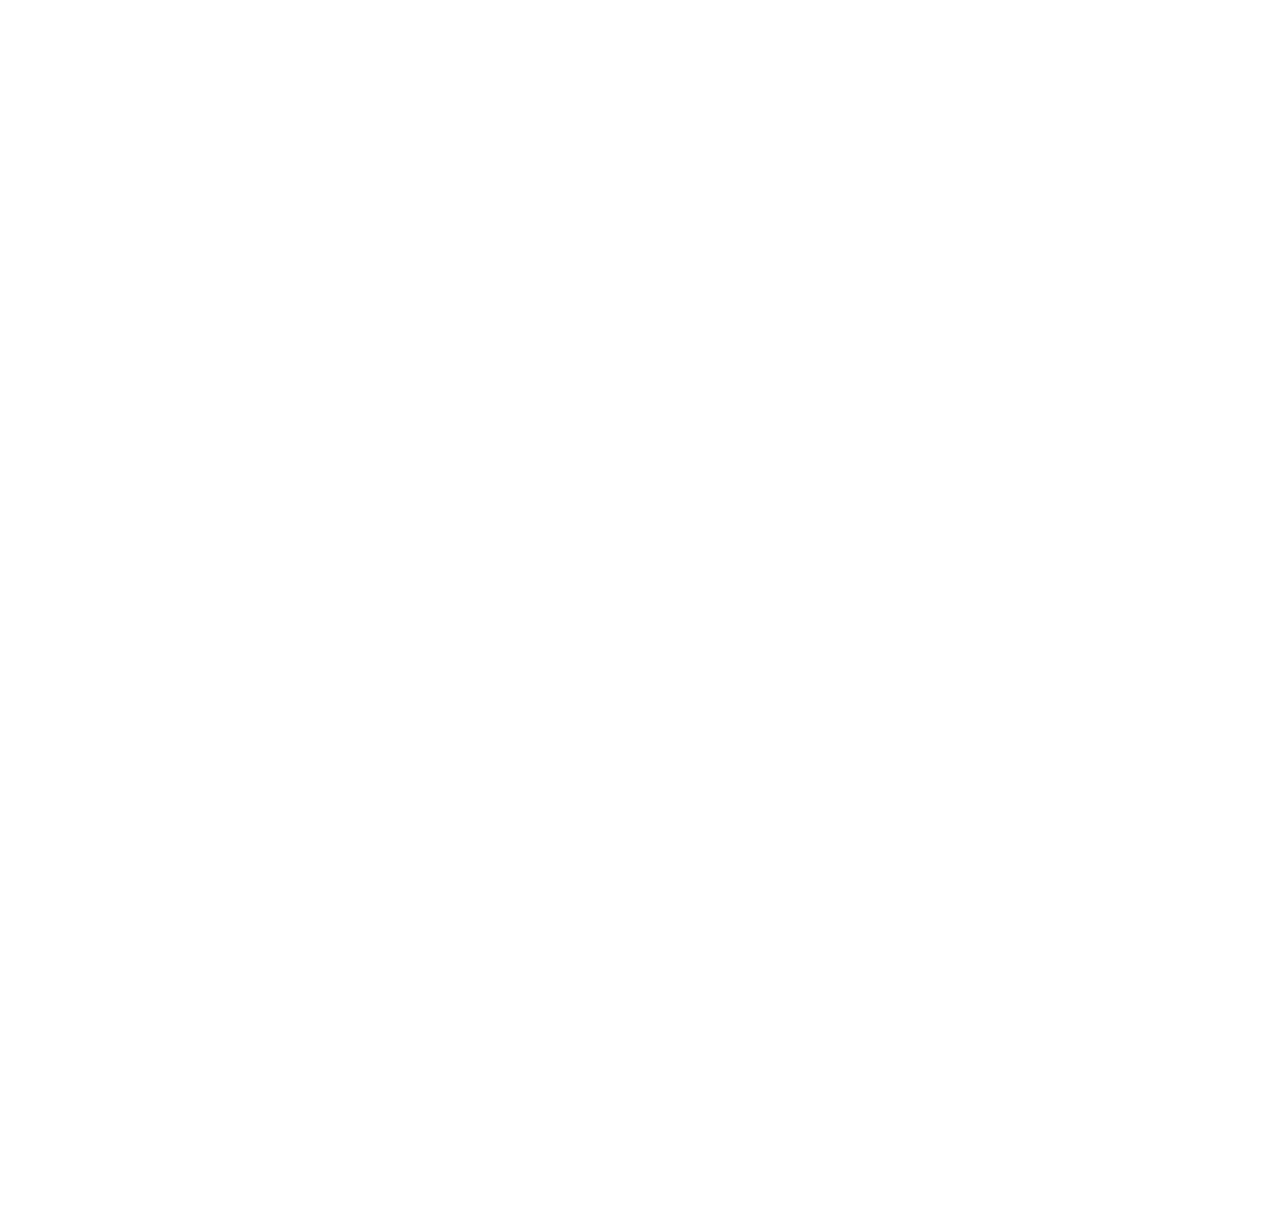
==== commit bbf3e2b6: "main 영역 작업 v2" ====
--- a/index.html
+++ b/index.html
@@ -52,17 +52,13 @@
                         <div class="slide-des">
                             <span>형태는 기능을 따른다</span>
                             <h2>ASPERO</h2>
-                            <p>
-                                눈길을 끄는 스타일리시한 마감 처리를 통해<br>
-                                가벼움, 강도 및 신뢰성의 탁월한 조합을 바탕으로<br>
-                                경량 수하물의 기준을 재정의합니다.
-                            </p>
+                            <p>눈길을 끄는 스타일리시한 마감 처리를 통해<br>가벼움, 강도 및 신뢰성의 탁월한 조합을 바탕으로<br>경량 수하물의 기준을 재정의합니다.</p>
                         </div>
                         <div class="slide-paging">
                             <div class="num">
                                 <span class="now-page">01</span>
-                                <div class="progress-bar">
-                                    <div class="step"></div>
+                                <div class="indicator">
+                                    <div class="progress"></div>
                                 </div>
                                 <span class="total-page">05</span>
                             </div>
@@ -101,259 +97,245 @@
                                 <li><a href="">악세사리</a></li>
                             </ul>
                         </div>
-                        <div class="more">
-                            <button type="button"><img src="./images/more-arrow-icon.png">더보기</button>
-                        </div>
-                    </div>
-                    <div class="item-scroll-wrapper">
-                        <div class="item-box">
-                            <div class="item-view">
-                                <div class="i-label top">1</div>
-                                <div class="i-img">
-                                    <a href=""><img src="./images/best_1_1.png" alt="SPINNER 55/20 EXP"></a>
-                                </div>
-                            </div>
-                            <div class="item-des">
-                                <div class="i-color">
-                                    <div class="outer"><div class="inner b-1-1"><a href="">&nbsp;</a></div></div>
-                                    <div class="outer"><div class="inner b-1-2"><a href="">&nbsp;</a></div></div>
-                                </div>
-                                <div class="i-info">
-                                    <div class="collection-title">
-                                        <span class="collection">MYTON</span>
-                                        <h4 class="title">SPINNER 55/20 EXP</h4>
-                                    </div>
-                                    <div class="score-price">
-                                        <div class="star-score">
-                                            <span class="star">★</span>
-                                            <span class="score">4.6</span>
-                                        </div>
-                                        <div class="percent-price">
-                                            <span class="percent">40%</span>
-                                            <span class="price">328,000</span><span class="won">원</span>
-                                        </div>
-                                    </div>
-                                </div>
-                            </div>
-                        </div>
-                        <div class="item-box">
-                            <div class="item-view">
-                                <div class="i-label top">2</div>
-                                <div class="i-img">
-                                    <a href=""><img src="./images/best_2_1.png" alt="TOIIS C TRUNK"></a>
-                                </div>
-                            </div>
-                            <div class="item-des">
-                                <div class="i-color">
-                                    <div class="outer"><div class="inner b-2-1"><a href="">&nbsp;</a></div></div>
-                                    <div class="outer"><div class="inner b-2-2"><a href="">&nbsp;</a></div></div>
-                                    <div class="outer"><div class="inner b-2-3"><a href="">&nbsp;</a></div></div>
-                                    <div class="outer"><div class="inner b-2-4"><a href="">&nbsp;</a></div></div>
-                                </div>
-                                <div class="i-info">
-                                    <div class="collection-title">
-                                        <span class="collection">TOIIS C</span>
-                                        <h4 class="title">TOIIS C TRUNK</h4>
-                                    </div>
-                                    <div class="score-price">
-                                        <div class="star-score">
-                                            <span class="star">★</span>
-                                            <span class="score">5.0</span>
-                                        </div>
-                                        <div class="percent-price">
-                                            <!-- <span class="percent">40%</span> -->
-                                            <span class="price">399,000</span><span class="won">원</span>
-                                        </div>
-                                    </div>
-                                </div>
-                            </div>
-                        </div>
-                        <div class="item-box">
-                            <div class="item-view">
-                                <div class="i-label top">3</div>
-                                <div class="i-img">
-                                    <a href=""><img src="./images/best_3_1.png" alt="BACKPACK L"></a>
-                                </div>
-                            </div>
-                            <div class="item-des">
-                                <div class="i-color">
-                                    <div class="outer"><div class="inner b-3-1"><a href="">&nbsp;</a></div></div>
-                                </div>
-                                <div class="i-info">
-                                    <div class="collection-title">
-                                        <span class="collection">NEW TIGRE</span>
-                                        <h4 class="title">BACKPACK L</h4>
-                                    </div>
-                                    <div class="score-price">
-                                        <div class="star-score">
-                                            <span class="star">★</span>
-                                            <span class="score">4.9</span>
-                                        </div>
-                                        <div class="percent-price">
-                                            <span class="percent">30%</span>
-                                            <span class="price">389,000</span><span class="won">원</span>
-                                        </div>
-                                    </div>
-                                </div>
-                            </div>
-                        </div>
-                        <div class="item-box">
-                            <div class="item-view">
-                                <div class="i-label">4</div>
-                                <div class="i-img">
-                                    <a href=""><img src="./images/best_4_1.png" alt="HOLIDAY BAG"></a>
-                                </div>
-                            </div>
-                            <div class="item-des">
-                                <div class="i-color">
-                                    <div class="outer"><div class="inner b-4-1"><a href="">&nbsp;</a></div></div>
-                                    <div class="outer"><div class="inner b-4-2"><a href="">&nbsp;</a></div></div>
-                                    <div class="outer"><div class="inner b-4-3"><a href="">&nbsp;</a></div></div>
-                                    <div class="outer"><div class="inner b-4-4"><a href="">&nbsp;</a></div></div>
-                                    <div class="outer"><div class="inner b-4-5"><a href="">&nbsp;</a></div></div>
-                                </div>
-                                <div class="i-info">
-                                    <div class="collection-title">
-                                        <span class="collection">MINTER</span>
-                                        <h4 class="title">HOLIDAY BAG</h4>
-                                    </div>
-                                    <div class="score-price">
-                                        <div class="star-score">
-                                            <span class="star">★</span>
-                                            <span class="score">4.3</span>
-                                        </div>
-                                        <div class="percent-price">
-                                            <!-- <span class="percent">30%</span> -->
-                                            <span class="price">128,000</span><span class="won">원</span>
-                                        </div>
-                                    </div>
-                                </div>
-                            </div>
-                        </div>
-                        <div class="item-box">
-                            <div class="item-view">
-                                <div class="i-label">5</div>
-                                <div class="i-img">
-                                    <a href=""><img src="./images/best_5_1.png" alt="SPINNER 75/28 EXP"></a>
-                                </div>
-                            </div>
-                            <div class="item-des">
-                                <div class="i-color">
-                                    <div class="outer"><div class="inner b-5-1"><a href="">&nbsp;</a></div></div>
-                                    <div class="outer"><div class="inner b-5-2"><a href="">&nbsp;</a></div></div>
-                                    <div class="outer"><div class="inner b-5-3"><a href="">&nbsp;</a></div></div>
-                                </div>
-                                <div class="i-info">
-                                    <div class="collection-title">
-                                        <span class="collection">ENOW</span>
-                                        <h4 class="title">SPINNER 75/28 EXP</h4>
-                                    </div>
-                                    <div class="score-price">
-                                        <div class="star-score">
-                                            <span class="star">★</span>
-                                            <span class="score">5.0</span>
-                                        </div>
-                                        <div class="percent-price">
-                                            <!-- <span class="percent">30%</span> -->
-                                            <span class="price">498,000</span><span class="won">원</span>
-                                        </div>
-                                    </div>
-                                </div>
-                            </div>
-                        </div>
-                        <div class="item-box">
-                            <div class="item-view">
-                                <div class="i-label">6</div>
-                                <div class="i-img">
-                                    <a href=""><img src="./images/best_6_1.png" alt="BACKPACK"></a>
-                                </div>
-                            </div>
-                            <div class="item-des">
-                                <div class="i-color">
-                                    <div class="outer"><div class="inner b-6-1"><a href="">&nbsp;</a></div></div>
-                                    <div class="outer"><div class="inner b-6-2"><a href="">&nbsp;</a></div></div>
-                                </div>
-                                <div class="i-info">
-                                    <div class="collection-title">
-                                        <span class="collection">LAWDON</span>
-                                        <h4 class="title">BACKPACK</h4>
-                                    </div>
-                                    <div class="score-price">
-                                        <div class="star-score">
-                                            <span class="star">★</span>
-                                            <span class="score">5.0</span>
-                                        </div>
-                                        <div class="percent-price">
-                                            <!-- <span class="percent">30%</span> -->
-                                            <span class="price">159,000</span><span class="won">원</span>
-                                        </div>
-                                    </div>
-                                </div>
-                            </div>
-                        </div>
-                        <div class="item-box">
-                            <div class="item-view">
-                                <div class="i-label">7</div>
-                                <div class="i-img">
-                                    <a href=""><img src="./images/best_7_1.png" alt="BRIEFCASE"></a>
-                                </div>
-                            </div>
-                            <div class="item-des">
-                                <div class="i-color">
-                                    <div class="outer"><div class="inner b-7-1"><a href="">&nbsp;</a></div></div>
-                                    <div class="outer"><div class="inner b-7-2"><a href="">&nbsp;</a></div></div>
-                                </div>
-                                <div class="i-info">
-                                    <div class="collection-title">
-                                        <span class="collection">PINTANO</span>
-                                        <h4 class="title">BRIEFCASE</h4>
-                                    </div>
-                                    <div class="score-price">
-                                        <div class="star-score">
-                                            <span class="star">★</span>
-                                            <span class="score">5.0</span>
-                                        </div>
-                                        <div class="percent-price">
-                                            <span class="percent">30%</span>
-                                            <span class="price">399,000</span><span class="won">원</span>
-                                        </div>
-                                    </div>
-                                </div>
-                            </div>
-                        </div>
-                        <div class="item-box">
-                            <div class="item-view">
-                                <div class="i-label">8</div>
-                                <div class="i-img">
-                                    <a href=""><img src="./images/best_8_1.png" alt="LUGGAGE COVER M"></a>
-                                </div>
-                            </div>
-                            <div class="item-des">
-                                <div class="i-color">
-                                    <div class="outer"><div class="inner b-8-1"><a href="">&nbsp;</a></div></div>
-                                    <div class="outer"><div class="inner b-8-2"><a href="">&nbsp;</a></div></div>
-                                </div>
-                                <div class="i-info">
-                                    <div class="collection-title">
-                                        <span class="collection">TRAVEL LINK ACC</span>
-                                        <h4 class="title">LUGGAGE COVER M</h4>
-                                    </div>
-                                    <div class="score-price">
-                                        <div class="star-score">
-                                            <span class="star">★</span>
-                                            <span class="score">4.9</span>
-                                        </div>
-                                        <div class="percent-price">
-                                            <span class="percent">30%</span>
-                                            <span class="price">34,000</span><span class="won">원</span>
-                                        </div>
-                                    </div>
-                                </div>
-                            </div>
-                        </div>
-                    </div>
-                    <div class="scroll-bar">
-                        <div class="step"></div>
+                        <div class="move-page">
+                            <button type="button" class="btn more"><img src="./images/more-arrow-icon.png">더보기</button>
+                        </div>
+                    </div>
+                </div>
+                <div class="blank-show">
+                    <div class="blank-box"></div>
+                    <div class="show-box">
+                        <div class="item-scroll-wrapper">
+                            <div class="item-box">
+                                <div class="item-view">
+                                    <div class="i-label top">1</div>
+                                    <div class="i-img">
+                                        <a href=""><img src="./images/best_1_1.png" alt="SPINNER 55/20 EXP"></a>
+                                    </div>
+                                </div>
+                                <div class="item-des">
+                                    <div class="i-color">
+                                        <div class="outer"><div class="inner b-1-1"><a href="">&nbsp;</a></div></div>
+                                        <div class="outer"><div class="inner b-1-2"><a href="">&nbsp;</a></div></div>
+                                    </div>
+                                    <div class="i-info">
+                                        <div class="collection-title">
+                                            <span class="collection">MYTON</span>
+                                            <h4 class="title">SPINNER 55/20 EXP</h4>
+                                        </div>
+                                        <div class="score-price">
+                                            <div class="star-score">
+                                                <span class="star">★</span><span class="score">4.6</span>
+                                            </div>
+                                            <div class="percent-price">
+                                                <span class="percent">40%</span><span class="price">328,000</span><span class="won">원</span>
+                                            </div>
+                                        </div>
+                                    </div>
+                                </div>
+                            </div>
+                            <div class="item-box">
+                                <div class="item-view">
+                                    <div class="i-label top">2</div>
+                                    <div class="i-img">
+                                        <a href=""><img src="./images/best_2_1.png" alt="TOIIS C TRUNK"></a>
+                                    </div>
+                                </div>
+                                <div class="item-des">
+                                    <div class="i-color">
+                                        <div class="outer"><div class="inner b-2-1"><a href="">&nbsp;</a></div></div>
+                                        <div class="outer"><div class="inner b-2-2"><a href="">&nbsp;</a></div></div>
+                                        <div class="outer"><div class="inner b-2-3"><a href="">&nbsp;</a></div></div>
+                                        <div class="outer"><div class="inner b-2-4"><a href="">&nbsp;</a></div></div>
+                                    </div>
+                                    <div class="i-info">
+                                        <div class="collection-title">
+                                            <span class="collection">TOIIS C</span>
+                                            <h4 class="title">TOIIS C TRUNK</h4>
+                                        </div>
+                                        <div class="score-price">
+                                            <div class="star-score">
+                                                <span class="star">★</span><span class="score">5.0</span>
+                                            </div>
+                                            <div class="percent-price">
+                                                <span class="price">399,000</span><span class="won">원</span>
+                                            </div>
+                                        </div>
+                                    </div>
+                                </div>
+                            </div>
+                            <div class="item-box">
+                                <div class="item-view">
+                                    <div class="i-label top">3</div>
+                                    <div class="i-img">
+                                        <a href=""><img src="./images/best_3_1.png" alt="BACKPACK L"></a>
+                                    </div>
+                                </div>
+                                <div class="item-des">
+                                    <div class="i-color">
+                                        <div class="outer"><div class="inner b-3-1"><a href="">&nbsp;</a></div></div>
+                                    </div>
+                                    <div class="i-info">
+                                        <div class="collection-title">
+                                            <span class="collection">NEW TIGRE</span>
+                                            <h4 class="title">BACKPACK L</h4>
+                                        </div>
+                                        <div class="score-price">
+                                            <div class="star-score">
+                                                <span class="star">★</span><span class="score">4.9</span>
+                                            </div>
+                                            <div class="percent-price">
+                                                <span class="percent">30%</span><span class="price">389,000</span><span class="won">원</span>
+                                            </div>
+                                        </div>
+                                    </div>
+                                </div>
+                            </div>
+                            <div class="item-box">
+                                <div class="item-view">
+                                    <div class="i-label">4</div>
+                                    <div class="i-img">
+                                        <a href=""><img src="./images/best_4_1.png" alt="HOLIDAY BAG"></a>
+                                    </div>
+                                </div>
+                                <div class="item-des">
+                                    <div class="i-color">
+                                        <div class="outer"><div class="inner b-4-1"><a href="">&nbsp;</a></div></div>
+                                        <div class="outer"><div class="inner b-4-2"><a href="">&nbsp;</a></div></div>
+                                        <div class="outer"><div class="inner b-4-3"><a href="">&nbsp;</a></div></div>
+                                        <div class="outer"><div class="inner b-4-4"><a href="">&nbsp;</a></div></div>
+                                        <div class="outer"><div class="inner b-4-5"><a href="">&nbsp;</a></div></div>
+                                    </div>
+                                    <div class="i-info">
+                                        <div class="collection-title">
+                                            <span class="collection">MINTER</span>
+                                            <h4 class="title">HOLIDAY BAG</h4>
+                                        </div>
+                                        <div class="score-price">
+                                            <div class="star-score">
+                                                <span class="star">★</span><span class="score">4.3</span>
+                                            </div>
+                                            <div class="percent-price">
+                                                <span class="price">128,000</span><span class="won">원</span>
+                                            </div>
+                                        </div>
+                                    </div>
+                                </div>
+                            </div>
+                            <div class="item-box">
+                                <div class="item-view">
+                                    <div class="i-label">5</div>
+                                    <div class="i-img">
+                                        <a href=""><img src="./images/best_5_1.png" alt="SPINNER 75/28 EXP"></a>
+                                    </div>
+                                </div>
+                                <div class="item-des">
+                                    <div class="i-color">
+                                        <div class="outer"><div class="inner b-5-1"><a href="">&nbsp;</a></div></div>
+                                        <div class="outer"><div class="inner b-5-2"><a href="">&nbsp;</a></div></div>
+                                        <div class="outer"><div class="inner b-5-3"><a href="">&nbsp;</a></div></div>
+                                    </div>
+                                    <div class="i-info">
+                                        <div class="collection-title">
+                                            <span class="collection">ENOW</span>
+                                            <h4 class="title">SPINNER 75/28 EXP</h4>
+                                        </div>
+                                        <div class="score-price">
+                                            <div class="star-score">
+                                                <span class="star">★</span><span class="score">5.0</span>
+                                            </div>
+                                            <div class="percent-price">
+                                                <span class="price">498,000</span><span class="won">원</span>
+                                            </div>
+                                        </div>
+                                    </div>
+                                </div>
+                            </div>
+                            <div class="item-box">
+                                <div class="item-view">
+                                    <div class="i-label">6</div>
+                                    <div class="i-img">
+                                        <a href=""><img src="./images/best_6_1.png" alt="BACKPACK"></a>
+                                    </div>
+                                </div>
+                                <div class="item-des">
+                                    <div class="i-color">
+                                        <div class="outer"><div class="inner b-6-1"><a href="">&nbsp;</a></div></div>
+                                        <div class="outer"><div class="inner b-6-2"><a href="">&nbsp;</a></div></div>
+                                    </div>
+                                    <div class="i-info">
+                                        <div class="collection-title">
+                                            <span class="collection">LAWDON</span>
+                                            <h4 class="title">BACKPACK</h4>
+                                        </div>
+                                        <div class="score-price">
+                                            <div class="star-score">
+                                                <span class="star">★</span><span class="score">5.0</span>
+                                            </div>
+                                            <div class="percent-price">
+                                                <span class="price">159,000</span><span class="won">원</span>
+                                            </div>
+                                        </div>
+                                    </div>
+                                </div>
+                            </div>
+                            <div class="item-box">
+                                <div class="item-view">
+                                    <div class="i-label">7</div>
+                                    <div class="i-img">
+                                        <a href=""><img src="./images/best_7_1.png" alt="BRIEFCASE"></a>
+                                    </div>
+                                </div>
+                                <div class="item-des">
+                                    <div class="i-color">
+                                        <div class="outer"><div class="inner b-7-1"><a href="">&nbsp;</a></div></div>
+                                        <div class="outer"><div class="inner b-7-2"><a href="">&nbsp;</a></div></div>
+                                    </div>
+                                    <div class="i-info">
+                                        <div class="collection-title">
+                                            <span class="collection">PINTANO</span>
+                                            <h4 class="title">BRIEFCASE</h4>
+                                        </div>
+                                        <div class="score-price">
+                                            <div class="star-score">
+                                                <span class="star">★</span><span class="score">5.0</span>
+                                            </div>
+                                            <div class="percent-price">
+                                                <span class="percent">30%</span><span class="price">399,000</span><span class="won">원</span>
+                                            </div>
+                                        </div>
+                                    </div>
+                                </div>
+                            </div>
+                            <div class="item-box">
+                                <div class="item-view">
+                                    <div class="i-label">8</div>
+                                    <div class="i-img">
+                                        <a href=""><img src="./images/best_8_1.png" alt="LUGGAGE COVER M"></a>
+                                    </div>
+                                </div>
+                                <div class="item-des">
+                                    <div class="i-color">
+                                        <div class="outer"><div class="inner b-8-1"><a href="">&nbsp;</a></div></div>
+                                        <div class="outer"><div class="inner b-8-2"><a href="">&nbsp;</a></div></div>
+                                    </div>
+                                    <div class="i-info">
+                                        <div class="collection-title">
+                                            <span class="collection">TRAVEL LINK ACC</span>
+                                            <h4 class="title">LUGGAGE COVER M</h4>
+                                        </div>
+                                        <div class="score-price">
+                                            <div class="star-score">
+                                                <span class="star">★</span><span class="score">4.9</span>
+                                            </div>
+                                            <div class="percent-price">
+                                                <span class="percent">30%</span><span class="price">34,000</span><span class="won">원</span>
+                                            </div>
+                                        </div>
+                                    </div>
+                                </div>
+                            </div>
+                        </div>
                     </div>
                 </div>
             </section>
@@ -363,10 +345,8 @@
                     <h3>COLLECTION</h3>
                 </div>
                 <div class="collection-wrapper">
-                    <div class="prev-btn">
-                        <a href=""><img src="./images/prev-icon.png" alt="이전 컬렉션"></a>
-                    </div>
-                    <div class="poster-info">
+                    <div><a href=""><img src="./images/prev-icon.png" alt="이전 컬렉션" class="prev-btn"></a></div>
+                    <div class="poster-box">
                         <div class="c-poster">
                             <img src="./images/collection_1_main.png" alt="STEM">
                         </div>
@@ -374,10 +354,7 @@
                             <div class="c-des">
                                 <h4>STEM</h4>
                                 <span>모던한 그루브의 컨템포러리한 시리즈</span>
-                                <p>
-                                    안정감있는 넓은 핸들, 내부 스마트 디바이더와 함께<br>
-                                    Flat Max™ 시스템이 수납공간의 효율성을 극대화시킨 라인
-                                </p>
+                                <p>안정감있는 넓은 핸들, 내부 스마트 디바이더와 함께<br>Flat Max™ 시스템이 수납공간의 효율성을 극대화시킨 라인</p>
                             </div>
                             <div class="c-item">
                                 <div class="c-item-box">
@@ -391,7 +368,6 @@
                                         </div>
                                         <div class="score-price">
                                             <div class="percent-price">
-                                                <!-- <span class="percent">30%</span> -->
                                                 <span class="price">598,000</span><span class="won">원</span>
                                             </div>
                                         </div>
@@ -408,7 +384,6 @@
                                         </div>
                                         <div class="score-price">
                                             <div class="percent-price">
-                                                <!-- <span class="percent">30%</span> -->
                                                 <span class="price">598,000</span><span class="won">원</span>
                                             </div>
                                         </div>
@@ -417,142 +392,181 @@
                             </div>
                         </div>
                     </div>
-                    <div class="next-btn">
-                        <a href=""><img src="./images/next-icon.png" alt="다음 컬렉션"></a>
-                    </div>
+                    <div><a href=""><img src="./images/next-icon.png" alt="다음 컬렉션" class="next-btn"></a></div>
                 </div>
             </section>
             <section class="item-pick">
                 <h2>맞춤 검색</h2>
-                <div class="gradient-bg">
+                <div class="item-pick-wrapper">
                     <div class="container">
                         <h3>ITEM PICK</h3>
-                        <div class="condition-wrapper">
-                            <div class="condition c1">
-                                <span>나는</span>
-                                <div class="condition-box">
-                                    <select name="category" id="category">
-                                        <option value="luggage">캐리어</option>
-                                        <option value="backpack">백팩</option>
-                                        <option value="bag" selected>가방</option>
-                                        <option value="acc">악세사리</option>
-                                    </select>
-                                </div>
-                                <span>을 구매하고 싶어요.</span>
-                            </div>
-                            <div class="condition c2">
-                                <div class="goal-box">
-                                    <select name="goal" id="goal">
-                                        <option value="business">출장을 가기</option>
-                                        <option value="vacation">충분한 휴가를 보내기</option>
-                                        <option value="advanture">새로운 곳을 가기</option>
-                                    </select>
-                                </div>
-                                <span>위해 제품이 필요해요.</span>
-                            </div>
-                        </div>
-                        <div class="condition-item-wrapper">
-                            <div class="item-box">
-                                <div class="item-view">
-                                    <div class="i-img">
-                                        <a href=""><img src="./images/best_8_1.png" alt="LUGGAGE COVER M"></a>
-                                    </div>
-                                </div>
-                                <div class="item-des">
-                                    <div class="i-color">
-                                        <div class="outer"><div class="inner b-8-1"><a href="">&nbsp;</a></div></div>
-                                        <div class="outer"><div class="inner b-8-2"><a href="">&nbsp;</a></div></div>
-                                    </div>
-                                    <div class="i-info">
-                                        <div class="collection-title">
-                                            <span class="collection">TRAVEL LINK ACC</span>
-                                            <h4 class="title">LUGGAGE COVER M</h4>
-                                        </div>
-                                        <div class="score-price">
-                                            <div class="star-score">
-                                                <span class="star">★</span>
-                                                <span class="score">4.9</span>
-                                            </div>
-                                            <div class="percent-price">
-                                                <span class="percent">30%</span>
-                                                <span class="price">34,000</span><span class="won">원</span>
-                                            </div>
-                                        </div>
-                                    </div>
-                                </div>
-                            </div>
-                            <div class="item-box">
-                                <div class="item-view">
-                                    <div class="i-img">
-                                        <a href=""><img src="./images/best_8_1.png" alt="LUGGAGE COVER M"></a>
-                                    </div>
-                                </div>
-                                <div class="item-des">
-                                    <div class="i-color">
-                                        <div class="outer"><div class="inner b-8-1"><a href="">&nbsp;</a></div></div>
-                                        <div class="outer"><div class="inner b-8-2"><a href="">&nbsp;</a></div></div>
-                                    </div>
-                                    <div class="i-info">
-                                        <div class="collection-title">
-                                            <span class="collection">TRAVEL LINK ACC</span>
-                                            <h4 class="title">LUGGAGE COVER M</h4>
-                                        </div>
-                                        <div class="score-price">
-                                            <div class="star-score">
-                                                <span class="star">★</span>
-                                                <span class="score">4.9</span>
-                                            </div>
-                                            <div class="percent-price">
-                                                <span class="percent">30%</span>
-                                                <span class="price">34,000</span><span class="won">원</span>
-                                            </div>
-                                        </div>
-                                    </div>
-                                </div>
-                            </div>
-                            <div class="item-box">
-                                <div class="item-view">
-                                    <div class="i-img">
-                                        <a href=""><img src="./images/best_8_1.png" alt="LUGGAGE COVER M"></a>
-                                    </div>
-                                </div>
-                                <div class="item-des">
-                                    <div class="i-color">
-                                        <div class="outer"><div class="inner b-8-1"><a href="">&nbsp;</a></div></div>
-                                        <div class="outer"><div class="inner b-8-2"><a href="">&nbsp;</a></div></div>
-                                    </div>
-                                    <div class="i-info">
-                                        <div class="collection-title">
-                                            <span class="collection">TRAVEL LINK ACC</span>
-                                            <h4 class="title">LUGGAGE COVER M</h4>
-                                        </div>
-                                        <div class="score-price">
-                                            <div class="star-score">
-                                                <span class="star">★</span>
-                                                <span class="score">4.9</span>
-                                            </div>
-                                            <div class="percent-price">
-                                                <span class="percent">30%</span>
-                                                <span class="price">34,000</span><span class="won">원</span>
-                                            </div>
-                                        </div>
-                                    </div>
-                                </div>
-                            </div>
-                        </div>
-                    </div>
-                </div>
+                            <div class="condition-wrapper">
+                                <div class="condition c1">
+                                    <span>나는</span>
+                                    <div class="condition-box">
+                                        <select name="category" id="category">
+                                            <option value="luggage">캐리어</option>
+                                            <option value="backpack">백팩</option>
+                                            <option value="bag" selected>가방</option>
+                                            <option value="acc">악세사리</option>
+                                        </select>
+                                    </div>
+                                    <span>을 구매하고 싶어요.</span>
+                                </div>
+                                <div class="condition c2">
+                                    <div class="goal-box">
+                                        <select name="goal" id="goal">
+                                            <option value="business">출장을 가기</option>
+                                            <option value="vacation" selected>충분한 휴가를 보내기</option>
+                                            <option value="advanture">새로운 곳을 가기</option>
+                                        </select>
+                                    </div>
+                                    <span>위해 제품이 필요해요.</span>
+                                </div>
+                            </div>
+                            <div class="condition-item-wrapper">
+                                <div class="item-box">
+                                    <div class="item-view">
+                                        <div class="i-img">
+                                            <a href=""><img src="./images/pick_1_1.png" alt="CROSSBODY"></a>
+                                        </div>
+                                    </div>
+                                    <div class="item-des">
+                                        <div class="i-color">
+                                            <div class="outer"><div class="inner p-1-1"><a href="">&nbsp;</a></div></div>
+                                        </div>
+                                        <div class="i-info">
+                                            <div class="collection-title">
+                                                <span class="collection">LAWDON</span>
+                                                <h4 class="title">CROSSBODY</h4>
+                                            </div>
+                                            <div class="percent-price">
+                                                <span class="price">79,000</span><span class="won">원</span>
+                                            </div>
+                                            <div class="star-score">
+                                                <span class="star">★</span><span class="score">4.0</span>
+                                            </div>
+                                        </div>
+                                    </div>
+                                </div>
+                                <div class="item-box">
+                                    <div class="item-view">
+                                        <div class="i-img">
+                                            <a href=""><img src="./images/pick_2_1.png" alt="SLING BAG"></a>
+                                        </div>
+                                    </div>
+                                    <div class="item-des">
+                                        <div class="i-color">
+                                            <div class="outer"><div class="inner p-2-1"><a href="">&nbsp;</a></div></div>
+                                        </div>
+                                        <div class="i-info">
+                                            <div class="collection-title">
+                                                <span class="collection">WILGENA</span>
+                                                <h4 class="title">SLING BAG</h4>
+                                            </div>
+                                            <div class="percent-price">
+                                                <span class="price">159,000</span><span class="won">원</span>
+                                            </div>
+                                        </div>
+                                    </div>
+                                </div>
+                                <div class="item-box">
+                                    <div class="item-view">
+                                        <div class="i-img">
+                                            <a href=""><img src="./images/pick_3_1.png" alt="TOTE"></a>
+                                        </div>
+                                    </div>
+                                    <div class="item-des">
+                                        <div class="i-color">
+                                            <div class="outer"><div class="inner p-3-1"><a href="">&nbsp;</a></div></div>
+                                            <div class="outer"><div class="inner p-3-2"><a href="">&nbsp;</a></div></div>
+                                        </div>
+                                        <div class="i-info">
+                                            <div class="collection-title">
+                                                <span class="collection">LATHA</span>
+                                                <h4 class="title">TOTE</h4>
+                                            </div>
+                                            <div class="percent-price">
+                                                <span class="price">159,000</span><span class="won">원</span>
+                                            </div>
+                                        </div>
+                                    </div>
+                                </div>
+                            </div>
+                            <div class="move-page">
+                                <button type="button" class="btn more"><img src="./images/more-arrow-icon.png">관련 제품 더보기</button>
+                                <button type="button" class="btn another"><img src="./images/more-arrow-icon.png">다른 조건으로 검색</button>
+                            </div>
+                        </div>
+                    <div class="gradient-bg"/>
+                </div>
+            </section>
+            <article class="banner">
+                <h2>BANNER</h2>
+                <div class="banner-wrapper">
+                    <div class="banner-box left">
+                        <div class="banner-container left">
+                            <div class="benefit b1">
+                                <div class="title-order"><span class="title">공식 온라인몰 혜택</span><span class="order">1</span></div>
+                                <h3>브랜드 온라인 플래그십 스토어</h3>
+                                <p>캐리어, 백팩, 가방, 액세서리 상품군의 가장 많은 셀렉션을 취급</p>
+                            </div>
+                            <div class="benefit b2 hidden">
+                                <div class="title-order"><span class="title">공식 온라인몰 혜택</span><span class="order">2</span></div>
+                                <h3>정확하고 신속한 배송 서비스</h3>
+                                <p>본사가 운영하는 물류에서 직접 관리하여 최고의 서비스를 제공</p>
+                            </div>
+                            <div class="benefit b3 hidden">
+                                <div class="title-order"><span class="title">공식 온라인몰 혜택</span><span class="order">3</span></div>
+                                <h3>다양한 결제수단 제공</h3>
+                                <p>정확하고 안전한 결제를 위한 기술적 보완도 함께 제공</p>
+                            </div>
+                            <div class="benefit b4 hidden">
+                                <div class="title-order"><span class="title">공식 온라인몰 혜택</span><span class="order">4</span></div>
+                                <h3>브랜드 컬렉션 전체 보유</h3>
+                                <p>쌤소나이트가 전개하는 모든 컬렉션에 대한 원 스탑 쇼핑을 제공</p>
+                            </div>
+                        </div>
+                    </div>
+                    <div class="banner-box right">
+                        <div class="banner-container right">
+                            <div class="coupon">
+                                <div class="coupon-img">
+                                    <img src="./images/discount-coupon.png" alt="쿠폰 아이콘" class="big-coupon">
+                                    <img src="./images/discount-coupon-mini.png" alt="쿠폰 아이콘" class="small-coupon">
+                                </div>
+                                <div class="coupon-des">
+                                    <p>지금 회원가입만 해도</p>
+                                    <h3>10%<strong>쿠폰 지급</strong></h3>
+                                </div>
+                            </div>
+                        </div>
+                    </div>
+                </div>
+            </article>
+            <section class="event">
+                <h2>이벤트</h2>
+                <div class="container">
+                    <h3>EVENT</h3>
+                </div>
+                <div class="event-wrapper">
+                        <div><a href=""><img src="./images/prev-icon.png" alt="이전 이벤트" class="prev-btn"></a></div>
+                        <div class="event-box">
+                            <div class="e-poster">
+                                <img src="./images/event_1.png" alt="사이트 오픈 2주년 행사">
+                            </div>
+                            <div class="e-info">
+                                <span>ONLINE</span>
+                                <h4>사이트 오픈 2주년 행사</h4>
+                                <p>100% 페이백, 네이버 포인트 및 사은품 증정!<br>고객의 성원에 항상 보답하겠습니다.</p>
+                                <time>2022.09.02-09.29</time>
+                            </div>
+                        </div>
+                        <div><a href=""><img src="./images/next-icon.png" alt="다음 이벤트" class="next-btn"></a></div>
+                    </div>
             </section>
 
-            <!-- <article class="banner">
-                <h3>BANNER</h3>
-            </article>
-
-            <section class="event">
-                <h3>EVENT</h3>
-            </section>
-
-            <section class="news">
+            <!-- <section class="news">
                 <h3>NEWS</h3>
             </section>
 
@@ -562,7 +576,7 @@
 
             <section class="sns">
                 <h3>SNS</h3>
-            </section>  -->
+            </section> -->
             <p style="margin-top:2000px;">
                 
             </p>
--- a/css/samsonite.css
+++ b/css/samsonite.css
@@ -6,6 +6,10 @@
     overflow: hidden;
 }
 
+.hidden {
+    display: none;
+}
+
 .container {
     position: relative;
     width: 1200px;
@@ -18,6 +22,7 @@
     text-align: center;
 }
 
+/* 이전, 다음 버튼 */
 .prev-btn, .next-btn {
     opacity: 0.5;
 }
@@ -25,6 +30,29 @@
 .prev-btn:hover, .next-btn:hover {
     opacity: 1;
 }
+
+/* 특정 페이지 이동 버튼 */
+.move-page {
+    display: flex;
+    justify-content: center;
+    height: 42px;
+    line-height: 42px;
+    text-align: center;
+}
+
+.move-page .btn {
+    height: 100%;
+    padding: 0 25px;
+    color: #7d7d7d;
+    font: 16px 'Pretendard-SemiBold';
+    border: 1px solid #7d7d7d;
+    border-radius: 30px;
+}
+.move-page .btn img {
+    margin-right: 5px;
+}
+
+.move-page .btn.another { margin-left: 30px; }
 
 /* 메인 이미지 슬라이드 */
 .main-slider {
@@ -177,7 +205,7 @@
     font-size: 24px;
 }
 
-.slide-paging .progress-bar {
+.slide-paging .indicator {
     position: relative;
     display: inline-block;
     width: 100px;
@@ -186,7 +214,7 @@
     background-color: #9a9a9a;
 }
 
-.slide-paging .progress-bar .step {
+.slide-paging .indicator .progress {
     position: absolute;
     width: 20px;
     height: 4px;
@@ -207,6 +235,25 @@
 .slide-btn.prev { left: 100px; }
 .slide-btn.next { right: 100px; }
 
+
+/* 베스트 상품, 신상품, 최근에 본 상품 */
+.blank-show {
+    display: flex; 
+    width: 100%;
+    height: 550px;
+}
+
+.blank-show .blank-box {
+    width: calc((100% - 1200px) / 2 + 10px);  /* container의 한쪽 margin 값 + container의 한쪽 padding 값 */
+    height: 100%;
+}
+
+.blank-show .show-box {
+    width: calc(100% - (100% - 1200px) / 2); /* 전체 크기 - blank_box */
+    height: 100%; 
+    padding-right: 51.42857142857143px; /* flex 사이 gap만큼 마지막 item에도 동일한 gap 추가, 2280px - (240px * 8) / 7) */
+    overflow: overlay;
+}
 
 .item-display {
     margin-top: 120px;
@@ -245,13 +292,13 @@
 .category-more-wrapper .category ul {
     display: flex;
     justify-content: space-between;
-    width: 440px;
+    width: 400px;
 }
 
 .category-more-wrapper .category li { font-size: 20px; }
 
 .category-more-wrapper .category .selected {
-    padding-bottom: 9px;
+    padding-bottom: 5px;
     border-bottom: 3px solid #1b43c2;
 }
 
@@ -260,24 +307,6 @@
     font-family: 'Pretendard-SemiBold';
     color: #1b43c2;
 }
-
-.category-more-wrapper .more {
-    width: 120px;
-    height: 42px;
-    line-height: 42px;
-    text-align: center;
-}
-
-.category-more-wrapper .more button {
-    width: 100%;
-    height: 100%;
-    color: #7d7d7d;
-    font: 16px 'Pretendard-SemiBold';
-    border: 1px solid #7d7d7d;
-    border-radius: 30px;
-}
-
-.category-more-wrapper .more img { margin-right: 5px; }
 
 .item-scroll-wrapper {
     display: flex;
@@ -396,7 +425,10 @@
 
 /* 제품 브랜드 및 제품명 */
 .collection-title .collection { font: 14px 'Pretendard-Light'; }
-.collection-title .title { font: 18px 'Pretendard-Medium'; }
+.collection-title .title { 
+    margin-top: 2px; 
+    font: 18px 'Pretendard-Medium'; 
+}
 
 
 /* 제품 평점 및 제품 가격 영역 */
@@ -410,26 +442,26 @@
 
 /* 제품 평점 */
 .star-score { font-size: 14px; }
-.star-score .star { color: #f5bc22; }
-.star-score .score { color: #919191; }
+.star { color: #f5bc22; }
+.score { color: #919191; margin-left: 2px; }
 
 
 /* 제품 가격 */
-.percent-price .percent,
-.percent-price .price {
+.percent,
+.price {
     font: 20px 'Pretendard-SemiBold';
 }
 
-.percent-price .percent { 
+.percent { 
     color: #f52222;
-    margin-right: 5px;
-}
-
-.percent-price .won {
+    letter-spacing: -0.04em;
+    margin-right: 8px;
+}
+
+.won {
     font-size: 18px;
     margin-left: 4px;
 }
-
 
 .item-display .scroll-bar {
     position: relative;
@@ -441,26 +473,27 @@
     background-color: #ececec;
 }
 
-.item-display .scroll-bar .step {
+.item-display .scroll-bar .progress {
     position: absolute;
     width: 160px;
     height: 6px;
     background-color: #000000;
 }
 
-.poster-info {
+.poster-box, .event-box {
     display: flex;
     justify-content: space-between;
     width: 1200px;
-}
-
-.poster-info .c-poster,
-.poster-info .c-info {
+    padding: 0 10px;
+}
+
+.poster-box .c-poster,
+.poster-box .c-info {
     width: 540px;
     height: 800px;
     /* background-color: #7d7d7d; */
 }
-.poster-info .c-poster {
+.poster-box .c-poster {
     box-shadow: 0px 10px 30px 0px rgba(0, 0, 0, 0.3);
 }
 
@@ -528,12 +561,7 @@
     /* background-color: #c8c1ed; */
 }
 
-.gradient-bg {
-    width: 100%;
-    height: 253px;
-    background: rgb(243,243,243);
-    background: linear-gradient(0deg, rgba(243,243,243,1) 0%, rgba(243,243,243,0) 100%);
-}
+
 
 .condition-wrapper {
     margin-top: 98px;
@@ -546,14 +574,14 @@
 }
 
 .condition.c2 {
-    margin-top: 28px;
+    margin-top: 20px;
 }
 .condition span, select {
     font: 36px 'Pretendard-Bold'
 }
 
 .condition select {
-    /* width: 300px; */
+    padding-bottom: 3px;
     margin: 0 20px;
     border: 0;
     text-align: center;
@@ -567,6 +595,196 @@
     justify-content: space-between;
     width: 900px;
     height: 534px;
-    margin: 54px auto 0;
+    margin: 54px auto 52px;
+    z-index: 1;
     /* background-color: skyblue; */
+}
+
+.condition-item-wrapper .item-box {
+    width: 240px;
+    height: 518px;
+    /* background-color: #9a9a9a; */
+}
+
+.condition-item-wrapper .item-box .item-view {
+    position: relative;
+    width: 100%;
+    height: 350px;
+    /* background-color: #f3f3f3; */
+}
+
+
+.condition-item-wrapper .item-box .item-des {
+    width: 100%;
+    height: 185px;
+    padding: 18px 10px 0;
+    text-align: center;
+    /* background-color: yellow; */
+}
+.condition-item-wrapper .item-box .item-des .i-color {
+    justify-content: center;
+}
+
+.condition-item-wrapper .percent-price {
+    margin-top: 19px;
+}
+
+.condition-item-wrapper .star-score {
+    margin-top: 22px;
+}
+.i-color .inner.p-1-1 { background-color: #ece3df; }
+.i-color .inner.p-2-1 { background-color: #2e2e2e; }
+.i-color .inner.p-3-1 { background-color: #c1d2d9; }
+.i-color .inner.p-3-2 { background-color: #e18876; }
+
+.item-pick-wrapper {
+    position: relative;
+}
+
+.item-pick-wrapper .gradient-bg {
+    position: absolute;
+    top: 350px;
+    width: 100%;
+    height: 253px;
+    background: linear-gradient(0deg, rgba(243,243,243,1) 0%, rgba(243,243,243,0) 100%);
+    z-index: -1;
+}
+
+.banner-wrapper {
+    display: flex;
+    align-items: flex-end;
+    width: 100%;
+    height: 146px;
+    background-color: #ffd321;
+}
+
+.banner-wrapper .banner-box {
+    position: relative;
+    width: 50%;
+    height: 100%;
+}
+
+.banner-wrapper .banner-box.left {
+    background: #1b43c2;
+}
+
+.banner-box .banner-container {
+    width: 590px;
+    height: 100%;
+}
+
+.banner-box .banner-container.left {
+    position: absolute;
+    right: 0;
+}
+
+.banner-box .benefit {
+    width: 100%;
+    height: 100%;
+    padding: 20px 0;
+}
+
+.banner-box .title-order {
+    width: 140px;
+    padding: 5px 0;
+    text-align: center;
+    font: 14px 'Pretendard-Medium';
+    border-radius: 20px;
+    background-color: #ffd321;
+}
+
+.banner-box span,
+.banner-box h3,
+.banner-box p {
+    letter-spacing: -0.04em;
+}
+
+.title-order .order {
+    margin-left: 5px;
+    font-family: 'Pretendard-Bold';
+}
+.banner-box .benefit h3,
+.banner-box .benefit p {
+    color: #ffffff;
+}
+
+.banner-box .benefit h3 {
+    margin-top: 8px;
+    font: 35px 'Pretendard-SemiBold';
+}
+
+.banner-box .benefit p {
+    margin-top: 12px;
+    font-family: 'Pretendard-Light';
+}
+
+
+.banner-wrapper .banner-box.right {
+    /* display: flex;
+    position: relative; */
+    height: 195px;
+    /* background: #ffd321; */
+}
+
+.banner-box .banner-container.right {
+    display: flex;
+    align-items: flex-end;
+}
+
+.coupon {
+    display: flex;
+    align-items: flex-end;
+}
+.coupon .coupon-img {
+    display: inline-block;
+    width: 290px;
+    height: 100%;
+    padding-left: 40px;
+
+}
+
+.coupon .coupon-img .small-coupon {
+    position: absolute;
+    left: 180px;
+    bottom: 0;
+}
+
+.coupon .coupon-des {
+    width: calc(590px - 290px); /* 쿠폰 이미지 영역 너비를 뺀 나머지 */
+    height: 146px;
+    padding: 35px 0;
+    /* background-color: red; */
+}
+
+.coupon .coupon-des h3 {
+    color: #ef3939;
+}
+
+.coupon .coupon-des strong {
+    margin-left: 10px;
+    font: 35px 'Pretendard-SemiBold';
+}
+
+.event-wrapper {
+    display: flex;
+    justify-content: space-between;
+    align-items: center;
+    width: 1490px;
+    height: 440px;
+    margin: 99px auto 0;
+    /* background-color: #c8c1ed; */
+}
+
+.event-box .e-poster {
+    width: 680px;
+    height: 440px;
+}
+.event-box .e-poster {
+    box-shadow: 0px 10px 30px 0px rgba(0, 0, 0, 0.3);
+}
+
+.event-box .e-info {
+    width: 440px;
+    height: 440px;
+    background-color: red;
 }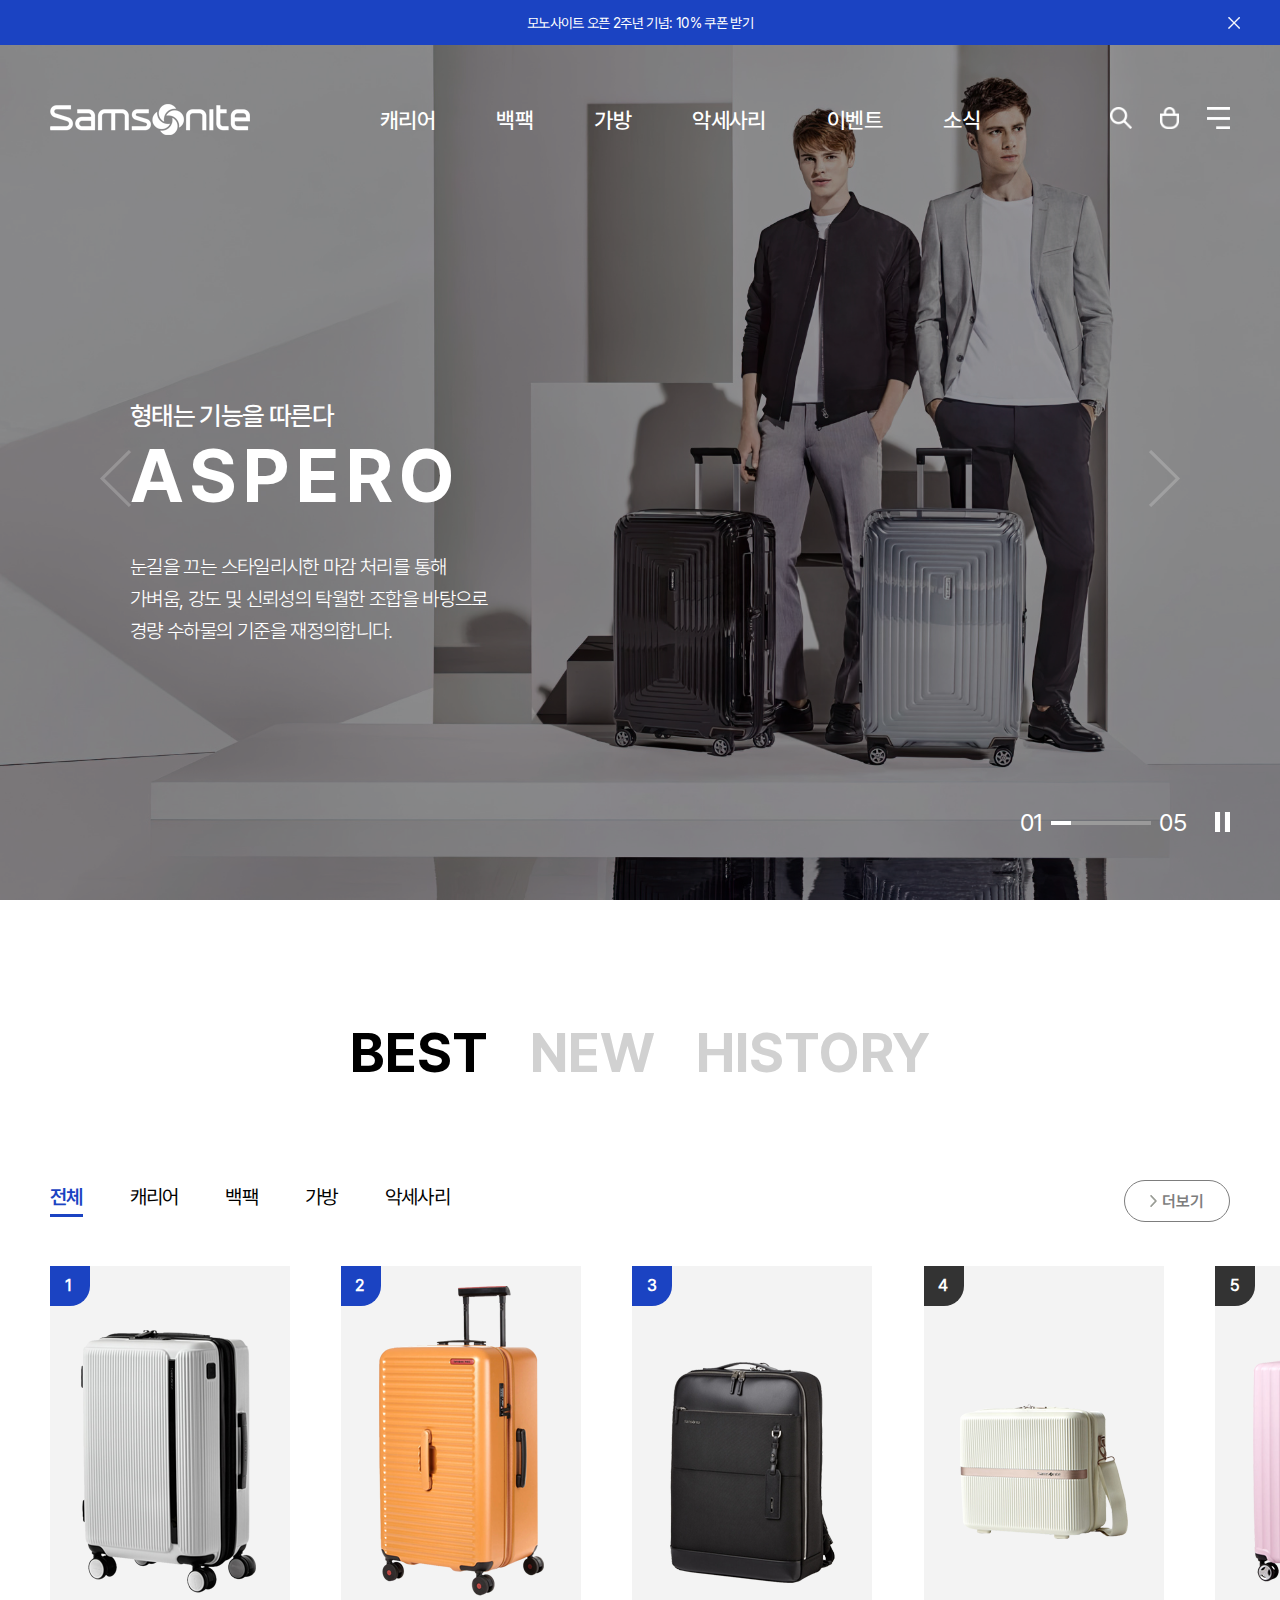
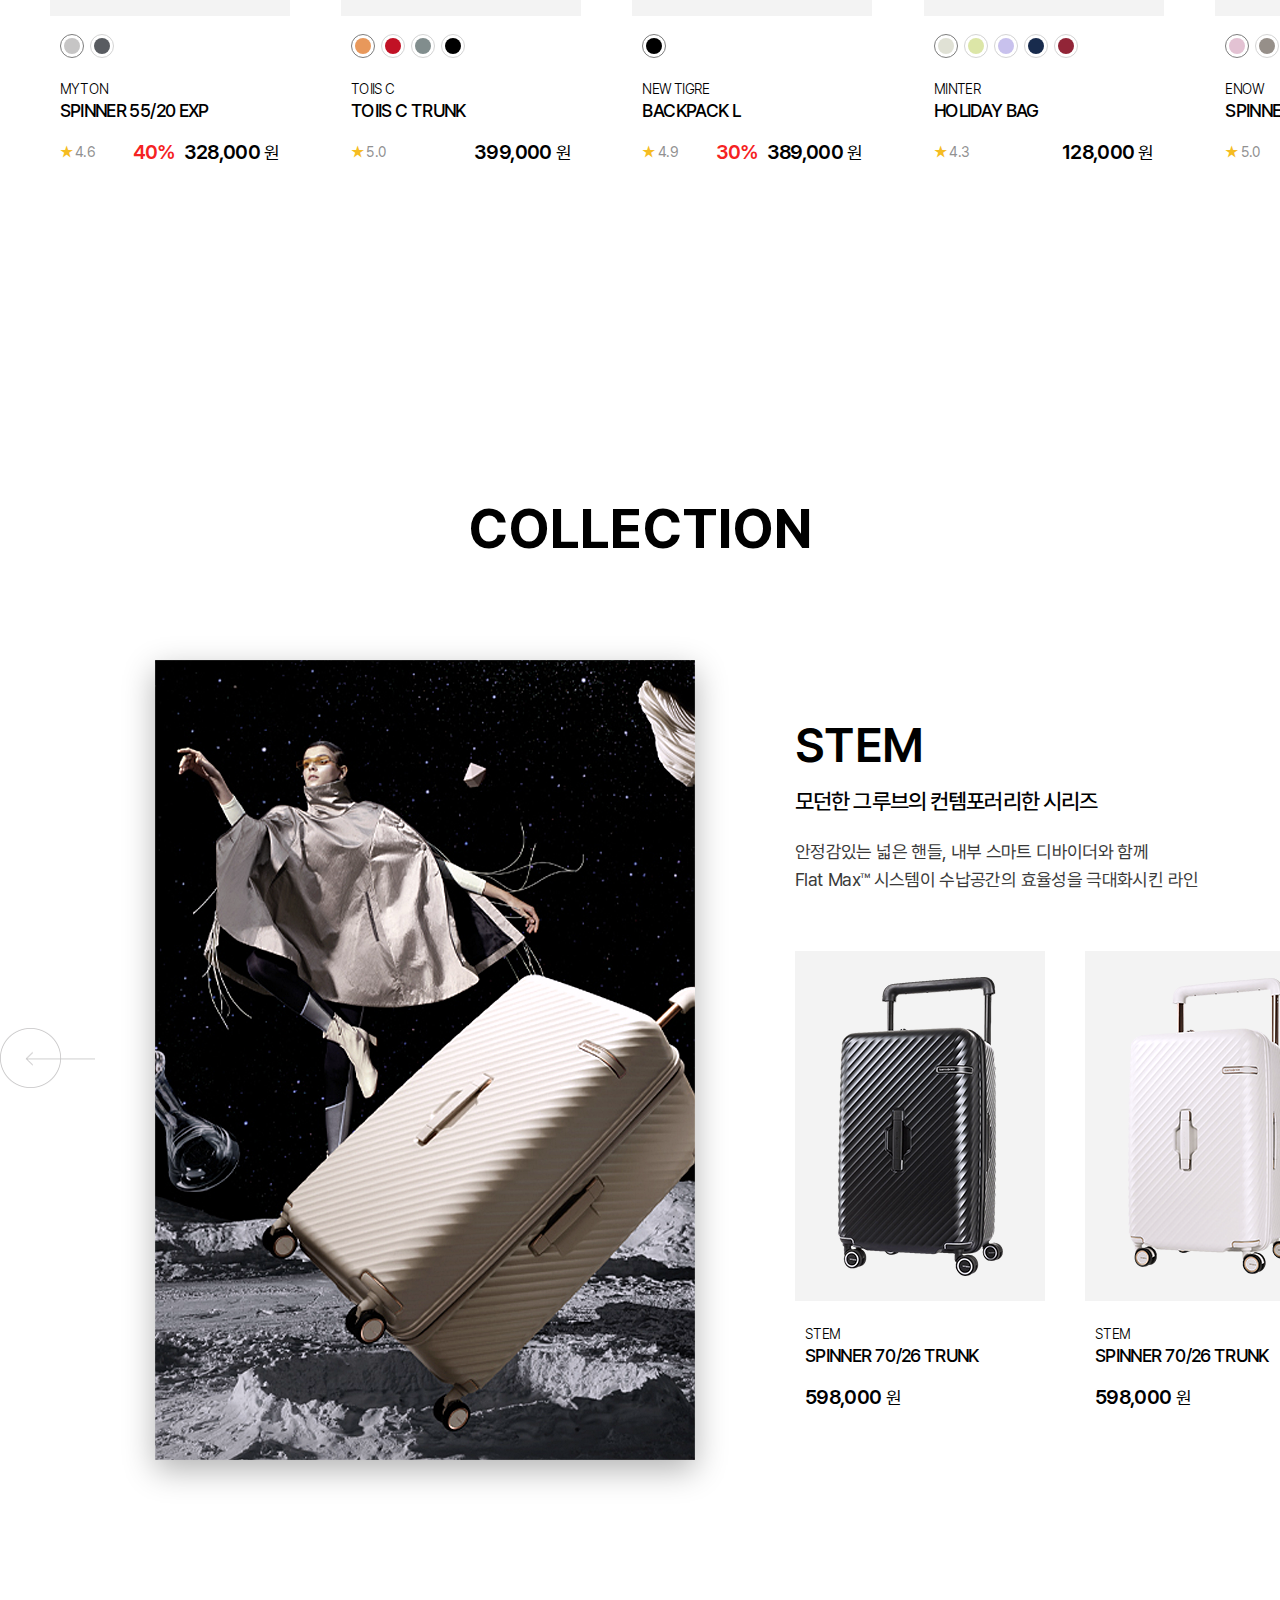
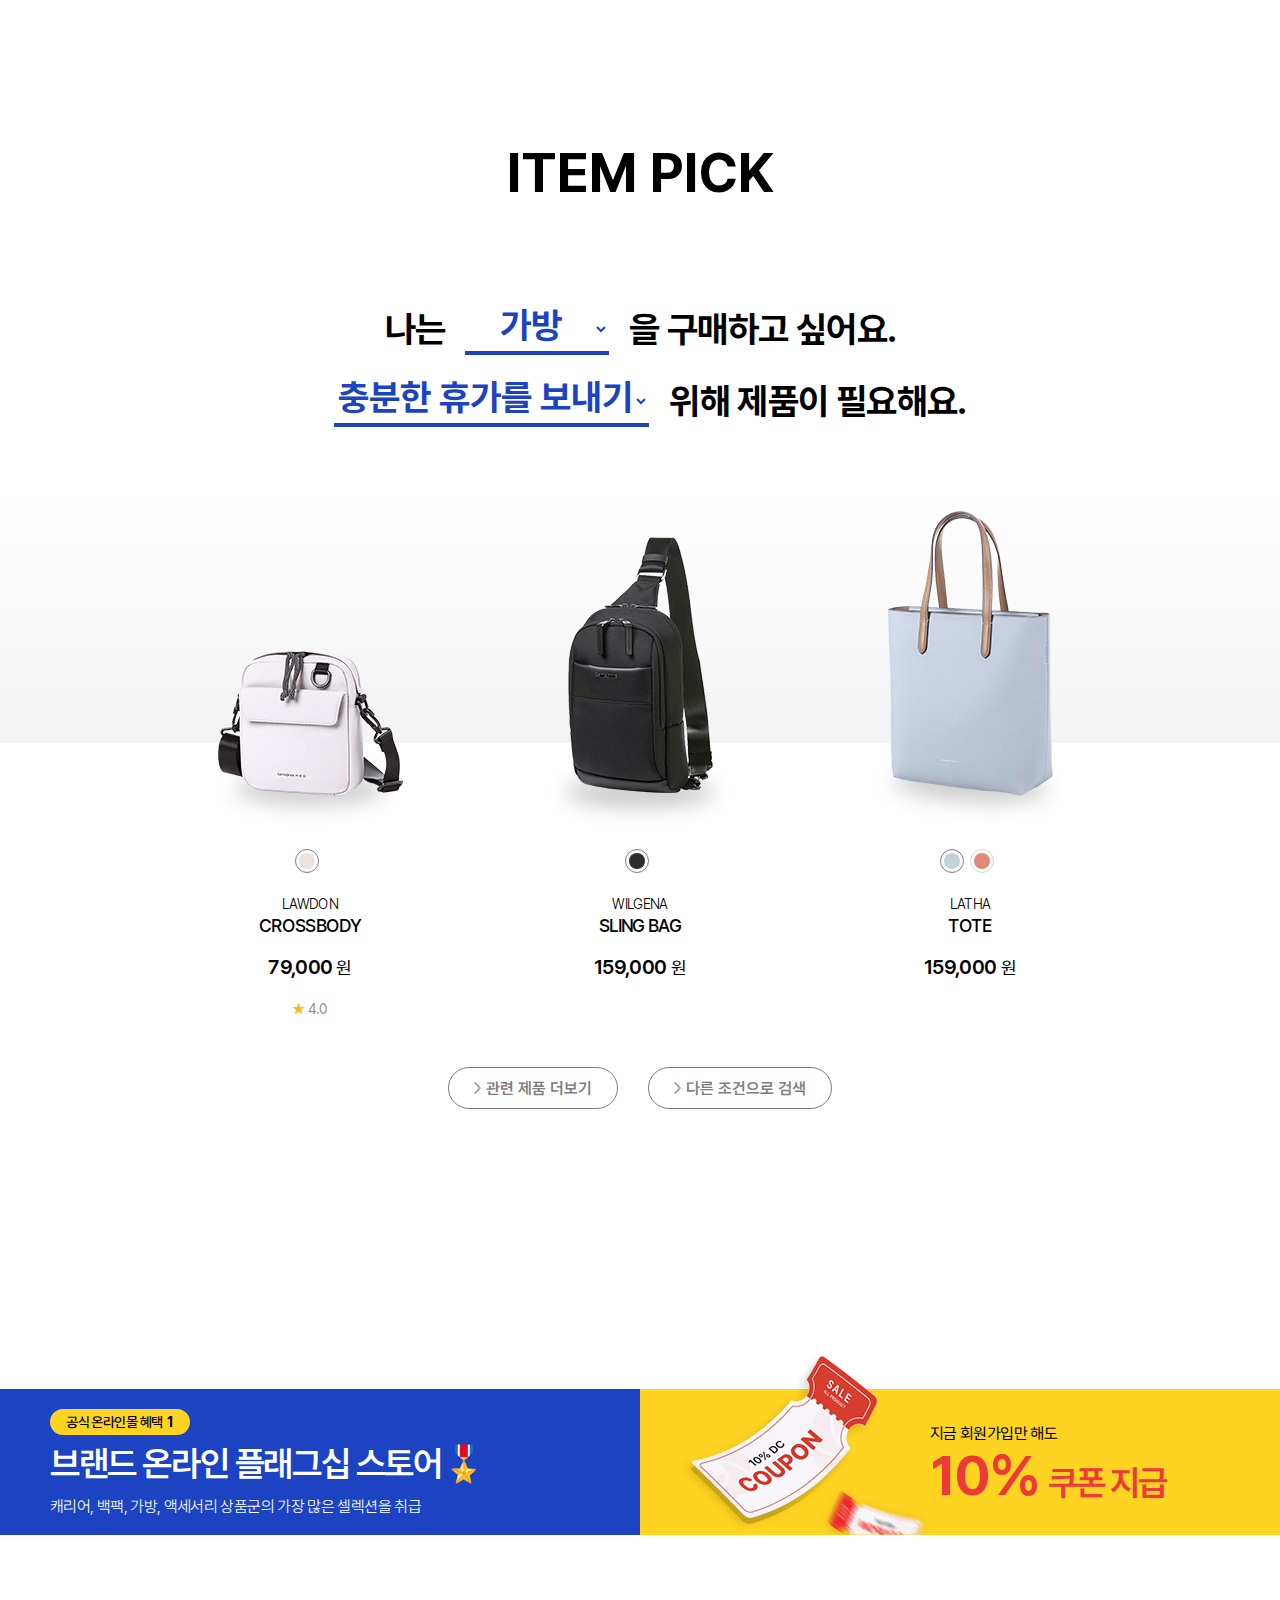
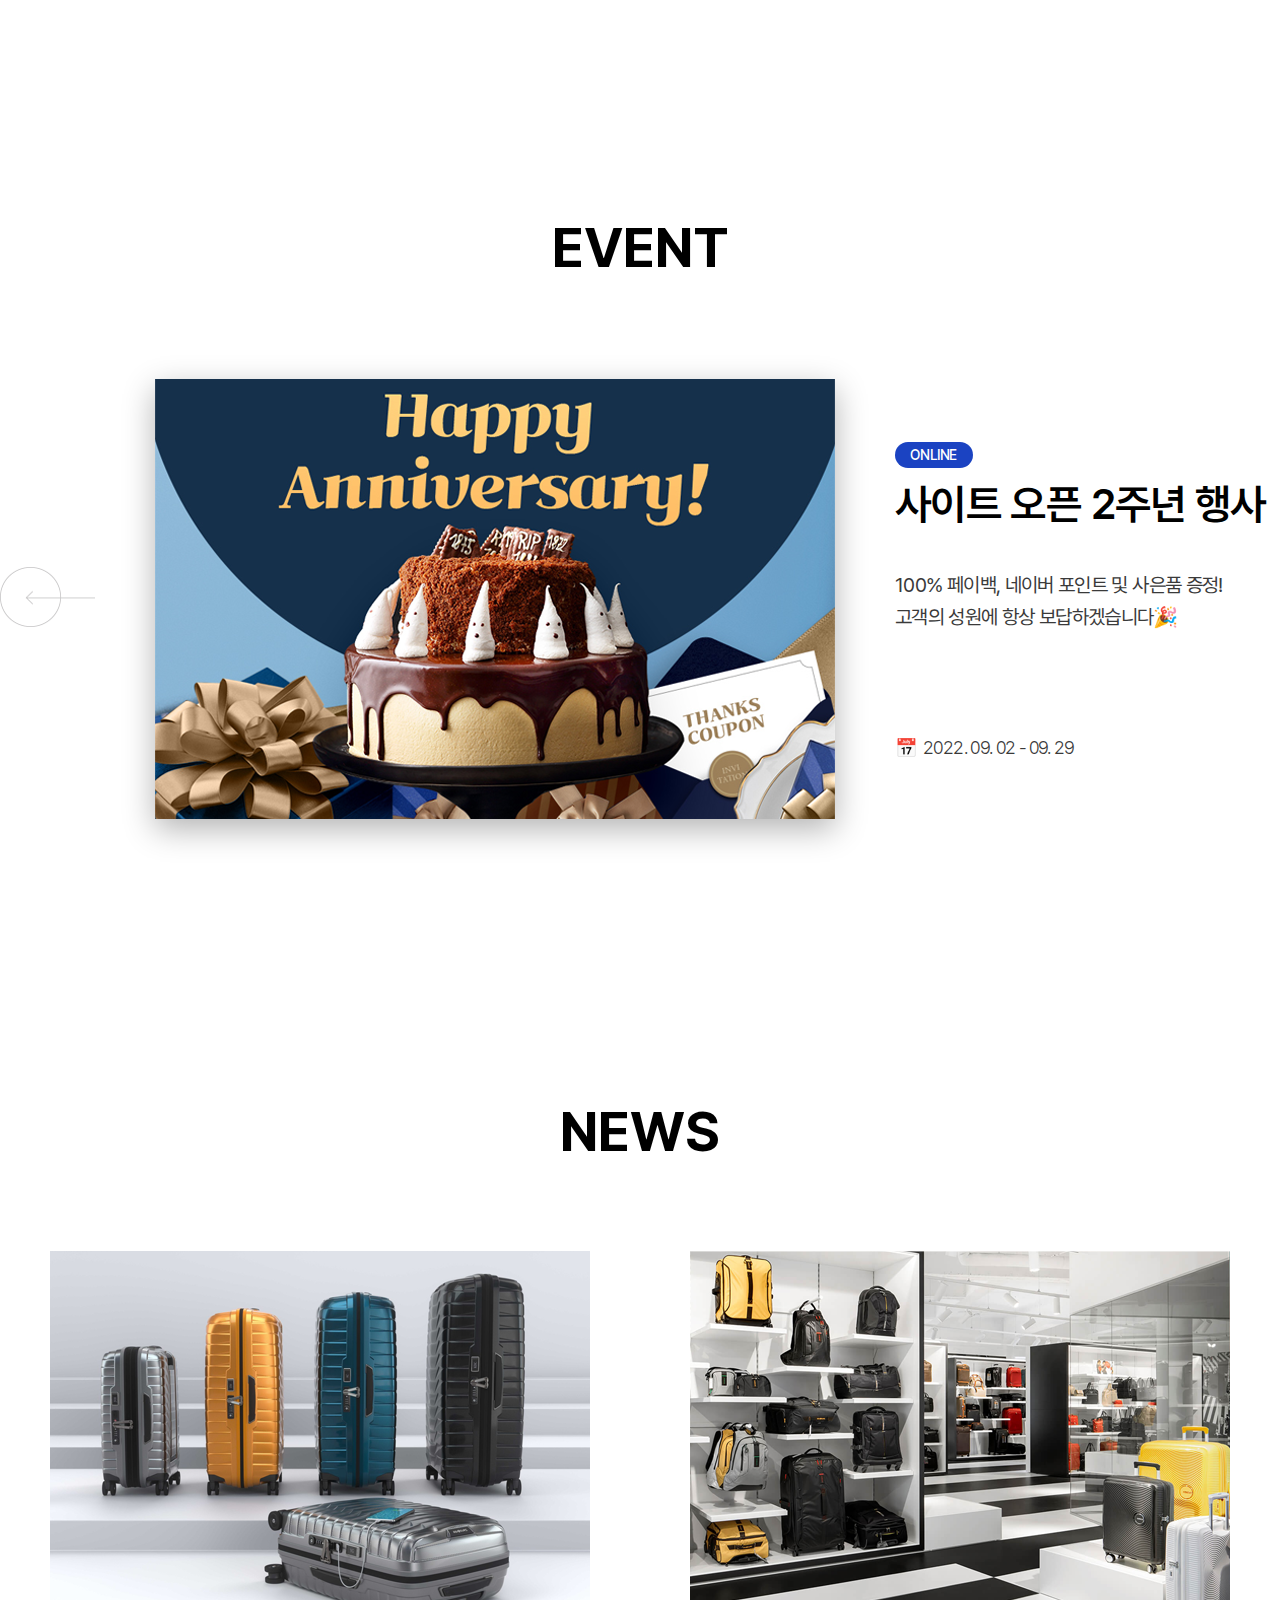
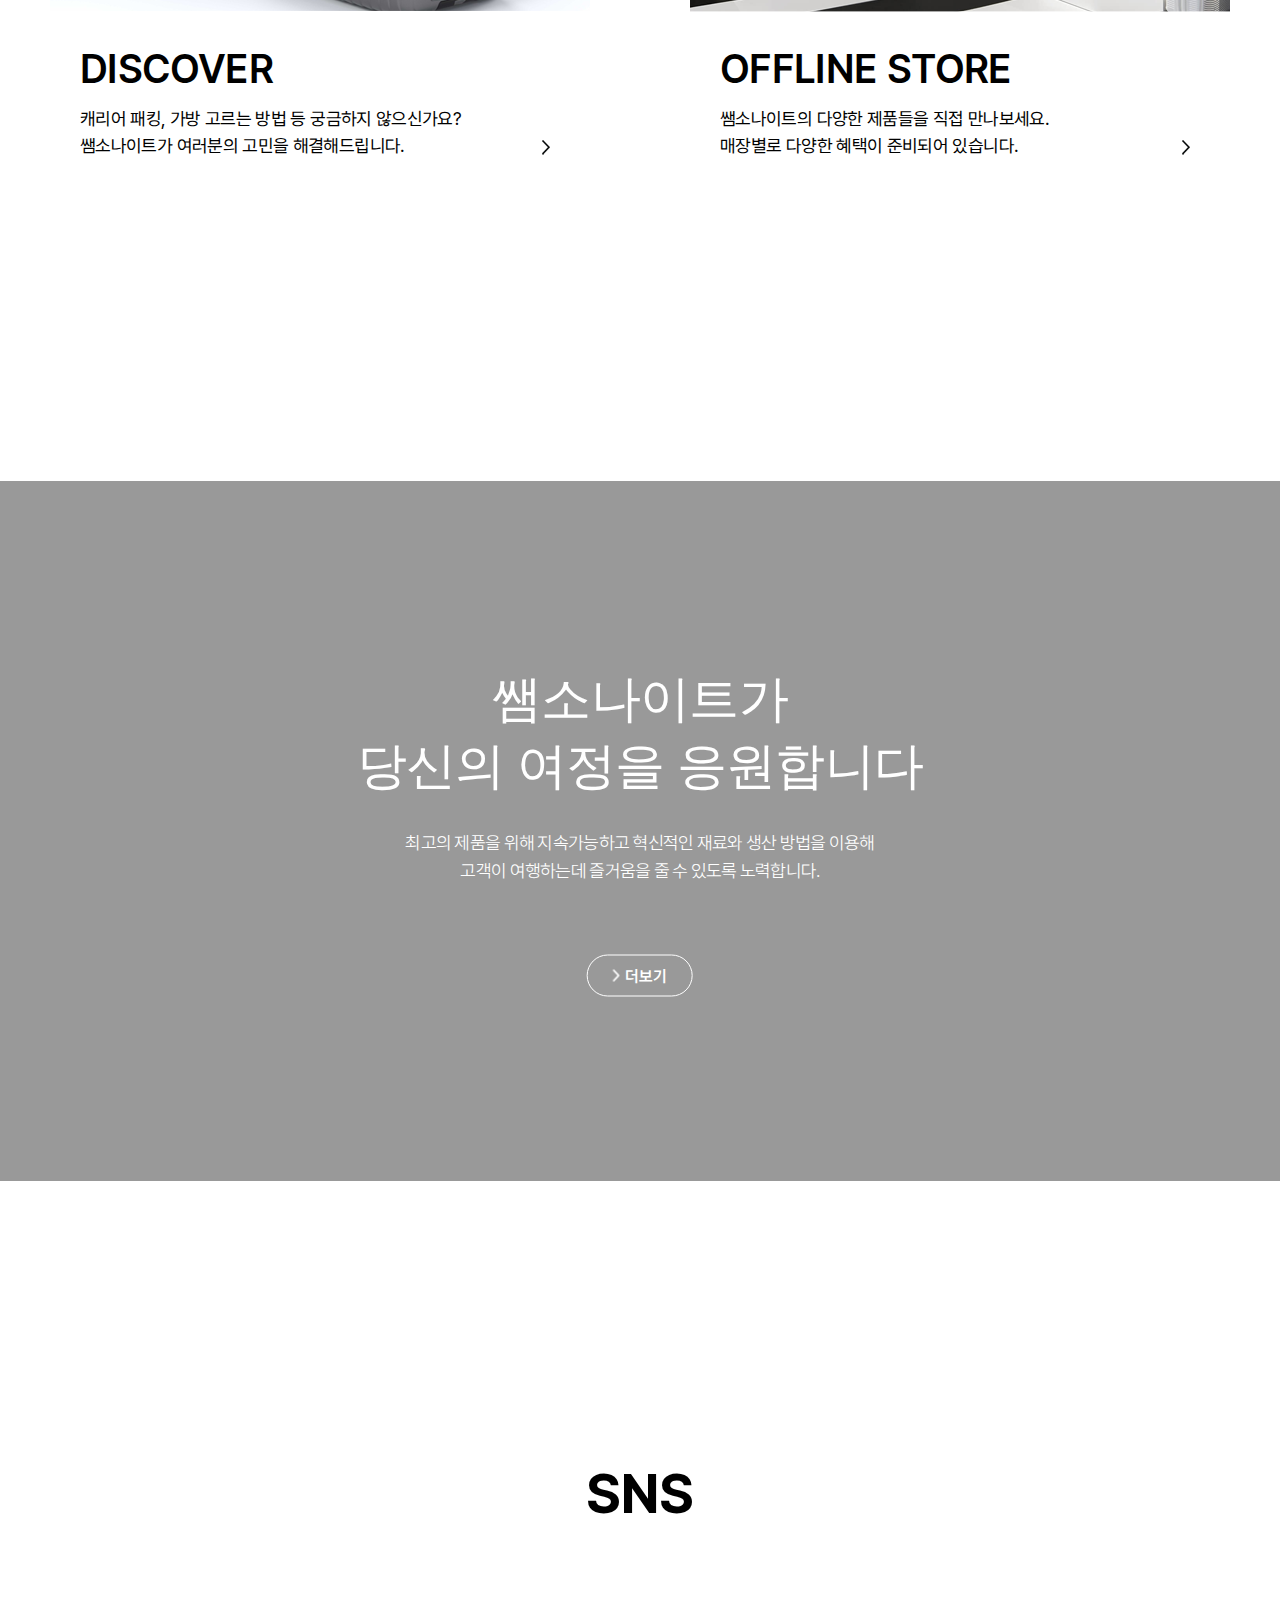
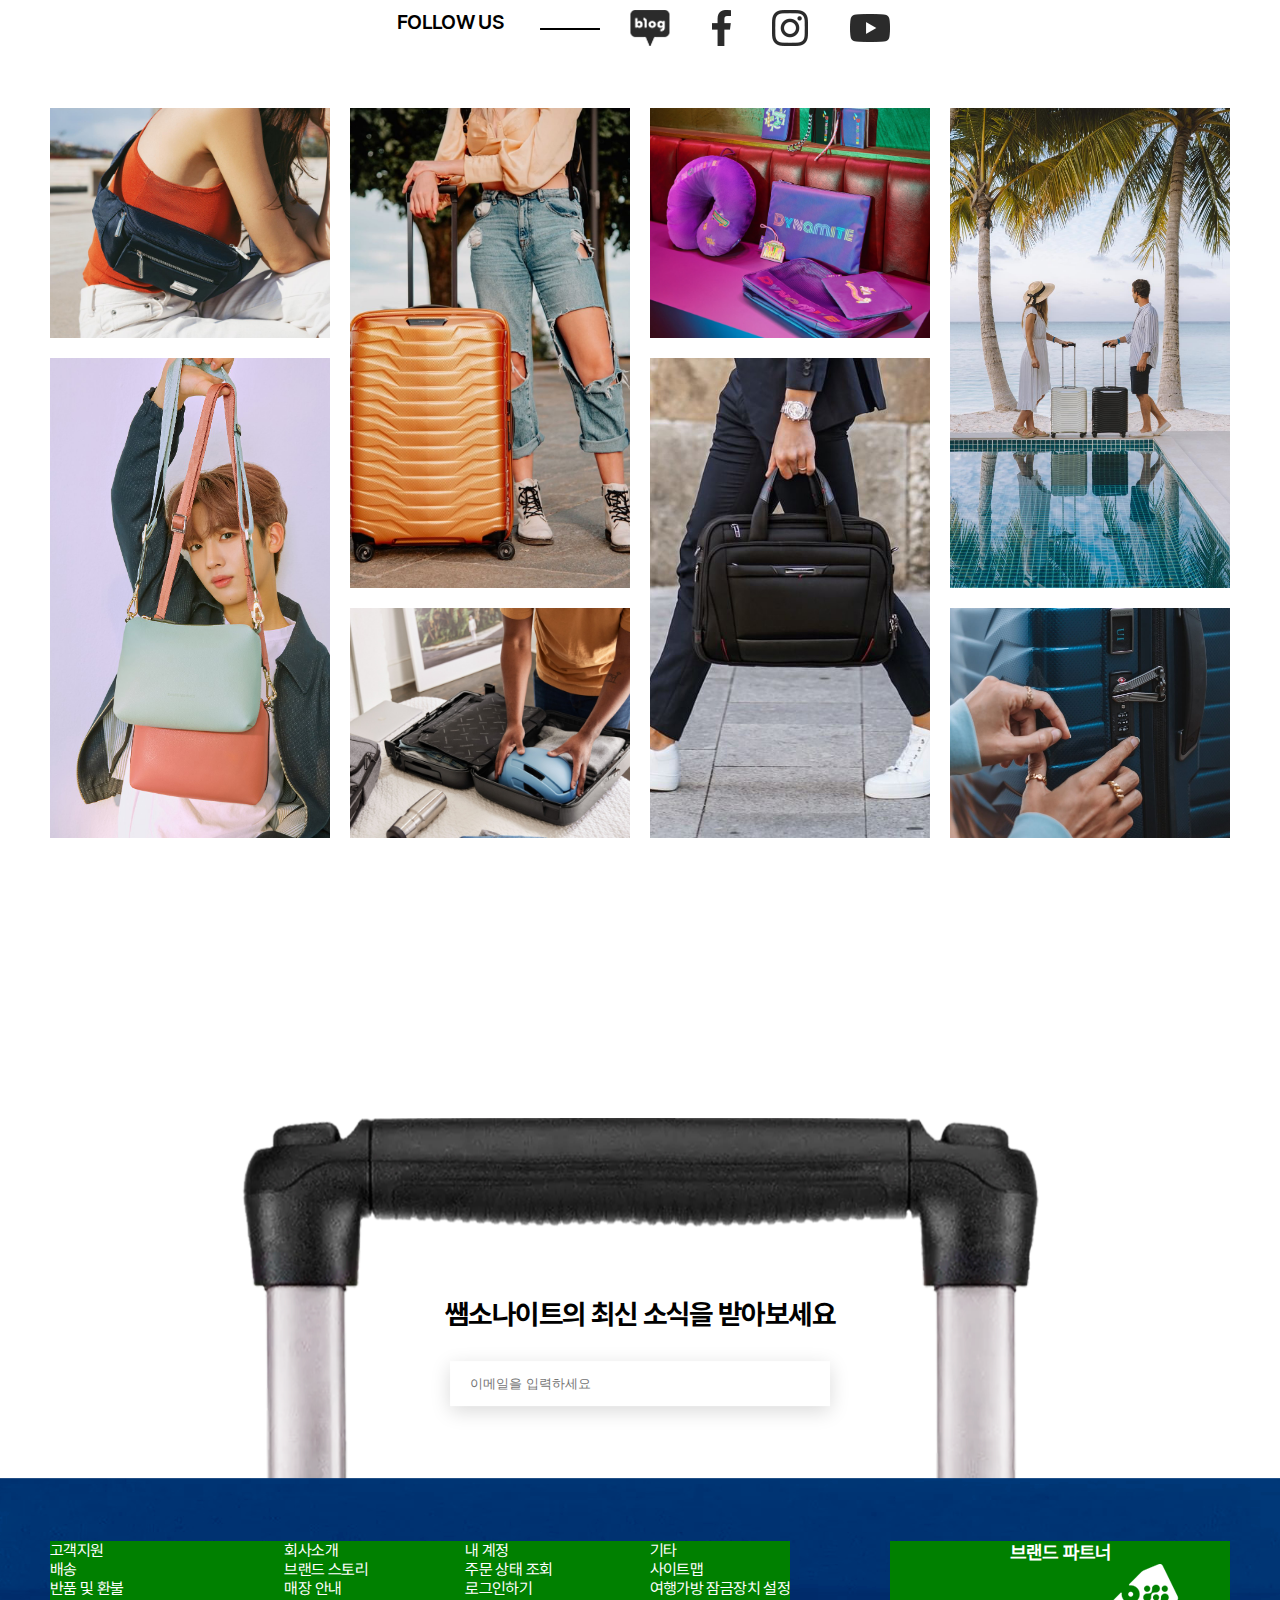
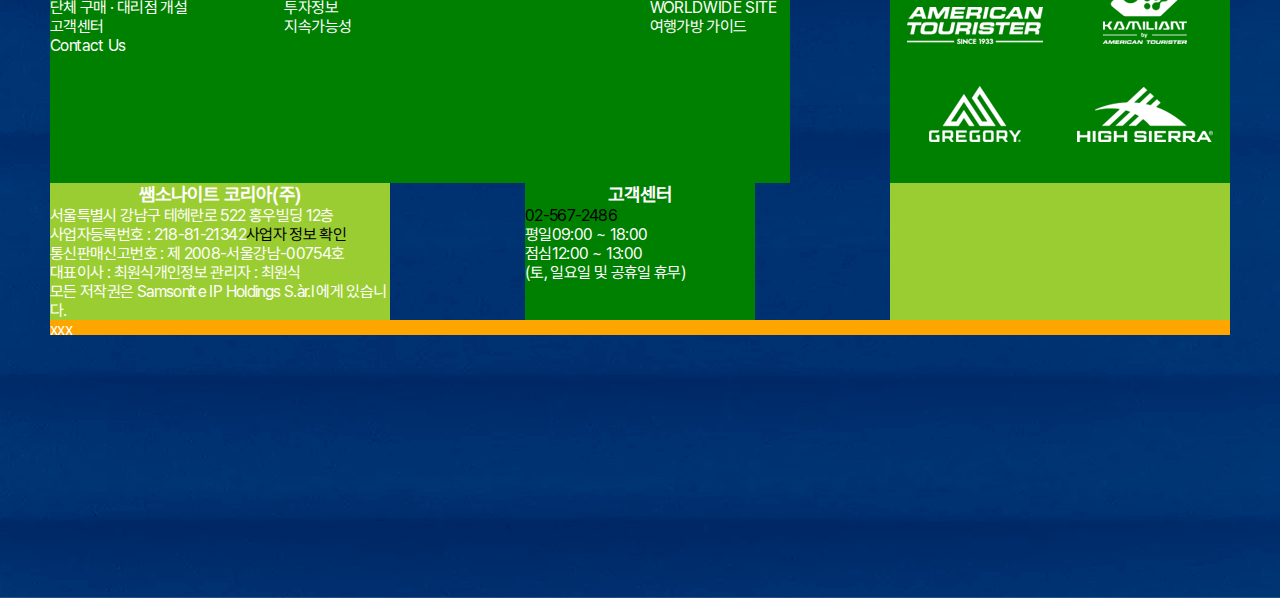
==== commit 59f0afad: "main 영역 작업 v3" ====
--- a/index.html
+++ b/index.html
@@ -339,6 +339,7 @@
                     </div>
                 </div>
             </section>
+            
             <section class="collection">
                 <h2>컬렉션</h2>
                 <div class="container">
@@ -395,6 +396,7 @@
                     <div><a href=""><img src="./images/next-icon.png" alt="다음 컬렉션" class="next-btn"></a></div>
                 </div>
             </section>
+
             <section class="item-pick">
                 <h2>맞춤 검색</h2>
                 <div class="item-pick-wrapper">
@@ -501,6 +503,7 @@
                     <div class="gradient-bg"/>
                 </div>
             </section>
+
             <article class="banner">
                 <h2>BANNER</h2>
                 <div class="banner-wrapper">
@@ -508,7 +511,7 @@
                         <div class="banner-container left">
                             <div class="benefit b1">
                                 <div class="title-order"><span class="title">공식 온라인몰 혜택</span><span class="order">1</span></div>
-                                <h3>브랜드 온라인 플래그십 스토어</h3>
+                                <h3>브랜드 온라인 플래그십 스토어🎖️</h3>
                                 <p>캐리어, 백팩, 가방, 액세서리 상품군의 가장 많은 셀렉션을 취급</p>
                             </div>
                             <div class="benefit b2 hidden">
@@ -544,6 +547,7 @@
                     </div>
                 </div>
             </article>
+
             <section class="event">
                 <h2>이벤트</h2>
                 <div class="container">
@@ -553,36 +557,190 @@
                         <div><a href=""><img src="./images/prev-icon.png" alt="이전 이벤트" class="prev-btn"></a></div>
                         <div class="event-box">
                             <div class="e-poster">
-                                <img src="./images/event_1.png" alt="사이트 오픈 2주년 행사">
+                                <a href=""><img src="./images/event_1.png" alt="사이트 오픈 2주년 행사"></a>
                             </div>
                             <div class="e-info">
                                 <span>ONLINE</span>
                                 <h4>사이트 오픈 2주년 행사</h4>
-                                <p>100% 페이백, 네이버 포인트 및 사은품 증정!<br>고객의 성원에 항상 보답하겠습니다.</p>
-                                <time>2022.09.02-09.29</time>
+                                <p>100% 페이백, 네이버 포인트 및 사은품 증정!<br>고객의 성원에 항상 보답하겠습니다🎉</p>
+                                <time>📅&nbsp;&nbsp;<span class="start-date">2022. 09. 02</span>&nbsp;-&nbsp;<span class="end-date">09. 29</span></time>
                             </div>
                         </div>
                         <div><a href=""><img src="./images/next-icon.png" alt="다음 이벤트" class="next-btn"></a></div>
                     </div>
             </section>
 
-            <!-- <section class="news">
-                <h3>NEWS</h3>
+            <section class="news">
+                <h2>뉴스(팁 & 매장안내)</h2>
+                <div class="container">
+                    <h3>NEWS</h3>
+                    <div class="news-wrapper">
+                        <a href="" class="discover">
+                            <div class="news-box">
+                                <div class="news-img">
+                                    <img src="./images/discover.png" alt="DISCOVER">
+                                </div>
+                                <div class="news-des">
+                                    <div>
+                                        <h4>DISCOVER</h4>
+                                        <p>캐리어 패킹, 가방 고르는 방법 등 궁금하지 않으신가요?<br>쌤소나이트가 여러분의 고민을 해결해드립니다.</p>
+                                    </div>
+                                    <div>
+                                        <img src="./images/news-arrow-icon.png" alt="DISCOVER 바로가기" class="news-btn">
+                                    </div>
+                                </div>
+                            </div>
+                        </a>
+                        <a href="" class="store">
+                            <div class="news-box">
+                                <div class="news-img">
+                                    <img src="./images/offline-store.png" alt="OFFLINE STORE">
+                                </div>
+                                <div class="news-des">
+                                    <div>
+                                        <h4>OFFLINE STORE</h4>
+                                        <p>쌤소나이트의 다양한 제품들을 직접 만나보세요.<br>매장별로 다양한 혜택이 준비되어 있습니다.</p>
+                                    </div>
+                                    <div>
+                                        <img src="./images/news-arrow-icon.png" alt="DISCOVER 바로가기" class="news-btn">
+                                    </div>
+                                </div>
+                            </div>
+                        </a>
+                    </div>
+                </div>
             </section>
 
             <section class="brand-story">
-                <h3>BRAND STORY</h3>
+                <h2>브랜드 스토리</h2>
+                <div class="brand-story-wrapper">
+                    <div class="brand-des">
+                        <h3>쌤소나이트가<br>당신의 여정을 응원합니다</h3>
+                        <p>최고의 제품을 위해 지속가능하고 혁신적인 재료와 생산 방법을 이용해<br>고객이 여행하는데 즐거움을 줄 수 있도록 노력합니다.</p>
+                        <div class="move-page">
+                            <a href="">
+                                <button type="button" class="btn more"><img src="./images/more-white-arrow-icon.png">더보기</button>
+                            </a>
+                        </div>
+                    </div>
+                </div>
             </section>
 
             <section class="sns">
-                <h3>SNS</h3>
-            </section> -->
-            <p style="margin-top:2000px;">
-                
-            </p>
+                <h2>소셜네트워크</h2>
+                <div class="container">
+                    <h3>SNS</h3>
+                    <div class="sns-wrapper">
+                        <div class="sns-box">
+                            <div class="text"><span>FOLLOW US</span></div>
+                            <div class="line"><img src="./images/black-line.png"></div>
+                            <div class="sns-icon">
+                                <a href=""><img src="./images/blog-sns-icon.png" alt="쌤소나이트 블로그"></a>
+                                <a href=""><img src="./images/facebook-sns-icon.png" alt="쌤소나이트 페이스북"></a>
+                                <a href=""><img src="./images/instagram-sns-icon.png" alt="쌤소나이트 인스타그램"></a>
+                                <a href="" class="youtube-icon"><img src="./images/youtube-sns-icon.png" alt="쌤소나이트 유튜브"></a>
+                            </div>
+                        </div>
+                        <div class="sns-grid">
+                            <div class="pic p1"></div>
+                            <div class="pic p2"></div>
+                            <div class="pic p3"></div>
+                            <div class="pic p4"></div>
+                            <div class="pic p5"></div>
+                            <div class="pic p6"></div>
+                            <div class="pic p7"></div>
+                            <div class="pic p8"></div>
+                        </div>
+                    </div>
+                </div>
+            </section>
         </main>
         <footer>
+            <div class="footer-wrapper">
+                <div class="news-letter">
+                    <form name="subscribe" class="subscribe" action="#">
+                        <h2>쌤소나이트의 최신 소식을 받아보세요</h2>
+                        <input type="email" id="email" placeholder="이메일을 입력하세요">
+                    </form>
+                </div>
+                <div class="company">
+                    <div class="container">
+                        <div class="company-wrapper">
+                            <div class="row-1">
+                                <div class="all-menu">
+                                    <div class="m1">
+                                        <ul>
+                                            <li><a href="">고객지원</a></li>
+                                            <li><a href="">배송</a></li>
+                                            <li><a href="">반품 및 환불</a></li>
+                                            <li><a href="">단체 구매 · 대리점 개설</a></li>
+                                            <li><a href="">고객센터</a></li>
+                                            <li><a href="">Contact Us</a></li>
+                                        </ul>
+                                    </div>
+                                    <div class="m2">
+                                        <ul>
+                                            <li><a href="">회사소개</a></li>
+                                            <li><a href="">브랜드 스토리</a></li>
+                                            <li><a href="">매장 안내</a></li>
+                                            <li><a href="">투자정보</a></li>
+                                            <li><a href="">지속가능성</a></li>
+                                        </ul>
+                                    </div>
+                                    <div class="m3">
+                                        <ul>
+                                            <li><a href="">내 계정</a></li>
+                                            <li><a href="">주문 상태 조회</a></li>
+                                            <li><a href="">로그인하기</a></li>
+                                        </ul>
+                                    </div>
+                                    <div class="m4">
+                                        <ul>
+                                            <li><a href="">기타</a></li>
+                                            <li><a href="">사이트맵</a></li>
+                                            <li><a href="">여행가방 잠금장치 설정</a></li>
+                                            <li><a href="">WORLDWIDE SITE</a></li>
+                                            <li><a href="">여행가방 가이드</a></li>
+                                        </ul>
+                                    </div>
+                                </div>
+                                <div class="brand-partner">
+                                    <h3>브랜드 파트너</h3>
+                                    <div class="brand-box">
+                                        <div><a href=""><img src="./images/american-tourister-icon.png" alt="american tourister"></a></div>
+                                        <div><a href=""><img src="./images/kamiliant-icon.png" alt="kamiliant"></a></div>
+                                        <div><a href=""><img src="./images/gregory-icon.png" alt="gregory"></a></div>
+                                        <div><a href=""><img src="./images/high-sierra-icon.png" alt="high sierra"></a></div>
+                                    </div>
+                                </div>
+                            </div>
+                            <div class="row-2">
+                                <div class="samsonite">
+                                    <h3>쌤소나이트 코리아(주)</h3>
+                                    <p>서울특별시 강남구 테헤란로 522 홍우빌딩 12층</p>
+                                    <p><span>사업자등록번호 : 218-81-21342</span><a href="">사업자 정보 확인</a></p>
+                                    <p>통신판매신고번호 : 제 2008-서울강남-00754호</p>
+                                    <p><span>대표이사 : 최원식</span><span>개인정보 관리자 : 최원식</span></p>
+                                    <p>모든 저작권은 Samsonite IP Holdings S.àr.l 에게 있습니다.</p>
+                                </div>
+                                <div class="inquiry">
+                                    <h3>고객센터</h3>
+                                    <a href="tel:02-567-2486">02-567-2486</a>
+                                    <p><span>평일</span><time>09:00 ~ 18:00</time></p>
+                                    <p><span>점심</span><time>12:00 ~ 13:00</time></p>
+                                    <p>(토, 일요일 및 공휴일 휴무)</p>
+                                </div>
+                                <div class="inicis-sns">
 
+                                </div>
+                            </div>
+                            <div class="row-3">
+                                xxx
+                            </div>
+                        </div>
+                    </div>
+                </div>
+            </div>
         </footer>
     </div> <!-- wrapper -->
 </body>
--- a/css/samsonite.css
+++ b/css/samsonite.css
@@ -20,6 +20,7 @@
 
 .container h3 {
     text-align: center;
+    letter-spacing: 0;
 }
 
 /* 이전, 다음 버튼 */
@@ -786,5 +787,358 @@
 .event-box .e-info {
     width: 440px;
     height: 440px;
-    background-color: red;
+    padding: 66px 0;
+    /* background-color: red; */
+}
+
+.event-box .e-info > span,
+.event-box .e-info h4 {
+    font-family: 'Pretendard-SemiBold';
+}
+
+.event-box .e-info > span {
+    padding: 5px 15px;
+    text-align: center;
+    font: 14px 'Pretendard-Medium';
+    border-radius: 20px;
+    background-color: #1b43c2;
+    color: white;
+    letter-spacing: 0.02em;
+}
+.event-box .e-info h4 {
+    margin-top: 15px;
+    font-size: 42px;
+}
+
+.event-box .e-info p,
+.event-box .e-info time {
+    color: #3a3a3a;
+}
+
+.event-box .e-info p {
+    margin-top: 40px;
+    margin-bottom: 104px;
+    font-size: 20px;
+    line-height: 32px;
+}
+
+.event-box .e-info time {
+    font: 18px 'Pretendard-Light';
+}
+
+.news-wrapper {
+    display: flex;
+    justify-content: space-between;
+    margin-top: 87px;
+}
+
+.news-wrapper .news-box {
+    width: 540px;
+    height: 550px;
+    /* background-color: gray; */
+}
+
+.news-box .news-img {
+    width: 100%;
+    height: 360px;
+    background-size: cover;
+}
+
+.news-box .news-des {
+    display: flex;
+    justify-content: space-between;
+    align-items: flex-end;
+    width: 100%;
+    height: 190px;
+    padding: 40px 40px 42px 30px;
+}
+
+.news-box .news-des h4 {
+    font: 40px 'Pretendard-SemiBold';
+}
+
+.news-box .news-des p {
+    margin-top: 12px;
+    font-size: 18px;
+    line-height: 27px;
+}
+
+/* .discover:hover {
+    position: relative;
+    top: -20px;
+    box-shadow: 0px 10px 30px 0px rgba(0, 0, 0, 0.2);
+} */
+
+.brand-story-wrapper {
+    position: relative;
+    width: 100%;
+    height: 700px;
+    background-image: url("../images/brand-story.png");
+    background-size: cover;
+    background-repeat: no-repeat;
+    background-attachment: fixed;
+}
+
+.brand-story-wrapper::before {
+    content: '';
+    position: absolute;
+    left: 0;
+    top: 0;
+    width: 100%;
+    height: 100%;
+    background-color: rgba(0, 0, 0, 0.4);
+}
+
+.brand-des {
+    position: absolute;
+    left: 50%;
+    top: 50%;
+    transform: translate(-50%, -50%);
+    text-align: center;
+    color: #ffffff;
+}
+
+.brand-des h3 {
+    font: 50px 'Pretendard SemiBold';
+}
+
+.brand-des p {
+    margin-top: 29px;
+    font: 18px 'Pretendard-Light';
+    line-height: 28px;
+    letter-spacing: -0.04em;
+}
+
+.brand-des .move-page {
+    margin-top: 70px;
+}
+
+.brand-des .move-page .btn.more {
+    color: #ffffff;
+    border: 1px solid #ffffff;
+}
+
+.sns-box {
+    display: flex;
+    justify-content: space-between;
+    width: 500px;
+    height: 36px;
+    line-height: 36px;
+    margin: 84px auto 62px;
+}
+
+.sns-box .text {
+    width: 120px;
+    height: 36px;
+    text-align: center;
+    font: 20px 'Pretendard-SemiBold';
+}
+
+.sns-box .line {
+    position: relative;
+    width: 60px;
+}
+
+.sns-box .line img {
+    position: absolute;
+    top: 50%;
+}
+
+.sns-box .sns-icon {
+    display: flex;
+    justify-content: space-between;
+    align-items: center;
+    width: 260px;
+}
+
+.sns-box .sns-icon a {
+    height: 36px;
+}
+
+.sns-box .sns-icon .youtube-icon {
+    padding: 4px 0;
+}
+
+.sns-grid {
+    display: grid; 
+    grid-template-columns: repeat(5, lfr);
+    grid-auto-rows: repeat(3, 1fr);
+    gap: 20px;
+    width: 100%;
+    height: 730px;
+    background-size: cover;
+}
+
+.sns-grid .pic {
+    background-position: center !important;
+    background-repeat: no-repeat !important;;
+    background-size: cover !important;;
+}
+
+.sns-grid .pic.p1 {
+    grid-column-start: 1;
+    grid-column-end: 2;
+    grid-row-start: 1;
+    grid-row-end: 1;
+    background: url('../images/pic-1.png');
+}
+.sns-grid .pic.p2 {
+    grid-column-start: 1;
+    grid-column-end: 2;
+    grid-row-start: 2;
+    grid-row-end: 4;
+    background: url('../images/pic-2.png');
+}
+
+.sns-grid .pic.p3 {
+    grid-column-start: 2;
+    grid-column-end: 3;
+    grid-row-start: 1;
+    grid-row-end: 3;
+    background: url('../images/pic-3.png');
+}
+
+.sns-grid .pic.p4 {
+    grid-column-start: 2;
+    grid-column-end: 3;
+    grid-row-start: 3;
+    grid-row-end: 4;
+    background: url('../images/pic-4.png');
+}
+
+.sns-grid .pic.p5 {
+    grid-column-start: 3;
+    grid-column-end: 4;
+    grid-row-start: 1;
+    grid-row-end: 2;
+    background: url('../images/pic-5.png');
+}
+
+.sns-grid .pic.p6 {
+    grid-column-start: 3;
+    grid-column-end: 4;
+    grid-row-start: 2;
+    grid-row-end: 4;
+    background: url('../images/pic-6.png');
+}
+
+.sns-grid .pic.p7 {
+    grid-column-start: 4;
+    grid-column-end: 5;
+    grid-row-start: 1;
+    grid-row-end: 3;
+    background: url('../images/pic-7.png');
+}
+
+.sns-grid .pic.p8 {
+    grid-column-start: 4;
+    grid-column-end: 5;
+    grid-row-start: 3;
+    grid-row-end: 4;
+    background: url('../images/pic-8.png');
+}
+
+.footer-wrapper {
+    position: relative;
+    width: 100%;
+    height: 1080px;
+}
+.news-letter {
+    position: absolute;
+    left: 50%;
+    top: 0;
+    transform: translateX(-50%);
+    width: 820px;
+    height: 385px;
+    margin: 0 auto;
+    background: url('../images/luggage-handle.png') center no-repeat;
+}
+
+.company {
+    position: absolute;
+    bottom: 0;
+    width: 100%;
+    height: 720px;
+    background: url('../images/luggage-body.png') center no-repeat;
+}
+
+.subscribe {
+    position: absolute;
+    top: 65%;
+    left: 50%;
+    transform: translate(-50%, -65%);
+    text-align: center;
+}
+
+.subscribe h2 {
+    font: 28px 'Pretendard-Bold';
+}
+
+.subscribe input[type="email"] {
+    width: 380px;
+    padding: 15px 20px;
+    margin-top: 30px;
+    box-shadow: rgb(0 0 0 / 15%) 0px 5px 20px 0px;
+    border: 0;
+    /* border-bottom: 1px solid #3a3a3a; */
+}
+
+.company-wrapper {
+    width: 100%;
+    height: 720px;
+    padding: 63px 0 34px;
+    color: white;
+}
+
+.row-1, .row-2, .row-3 {
+    display: flex;
+    justify-content: space-between;
+}
+
+
+.all-menu {
+    display: flex;
+    justify-content: space-between;
+    width: 740px;
+    height: 242px;
+    background-color: green;
+}
+
+.all-menu li a {
+    color: white;
+}
+
+.brand-partner {
+    width: 340px;
+    height: 242px;
+    background-color: green;
+}
+
+.brand-box {
+    display: grid;
+    grid-template-columns: repeat(2, 1fr);
+}
+
+.brand-box div {
+    width: 170px;
+    height: 100px;
+}
+
+.samsonite, .inicis-sns {
+    width: 340px;
+    background-color: yellowgreen;
+
+}
+
+.inquiry {
+    width: 230px;
+    background-color: green;
+
+}
+
+.row-3 {
+    width: 100%;
+    height: 15px;
+    background-color: orange;
+
 }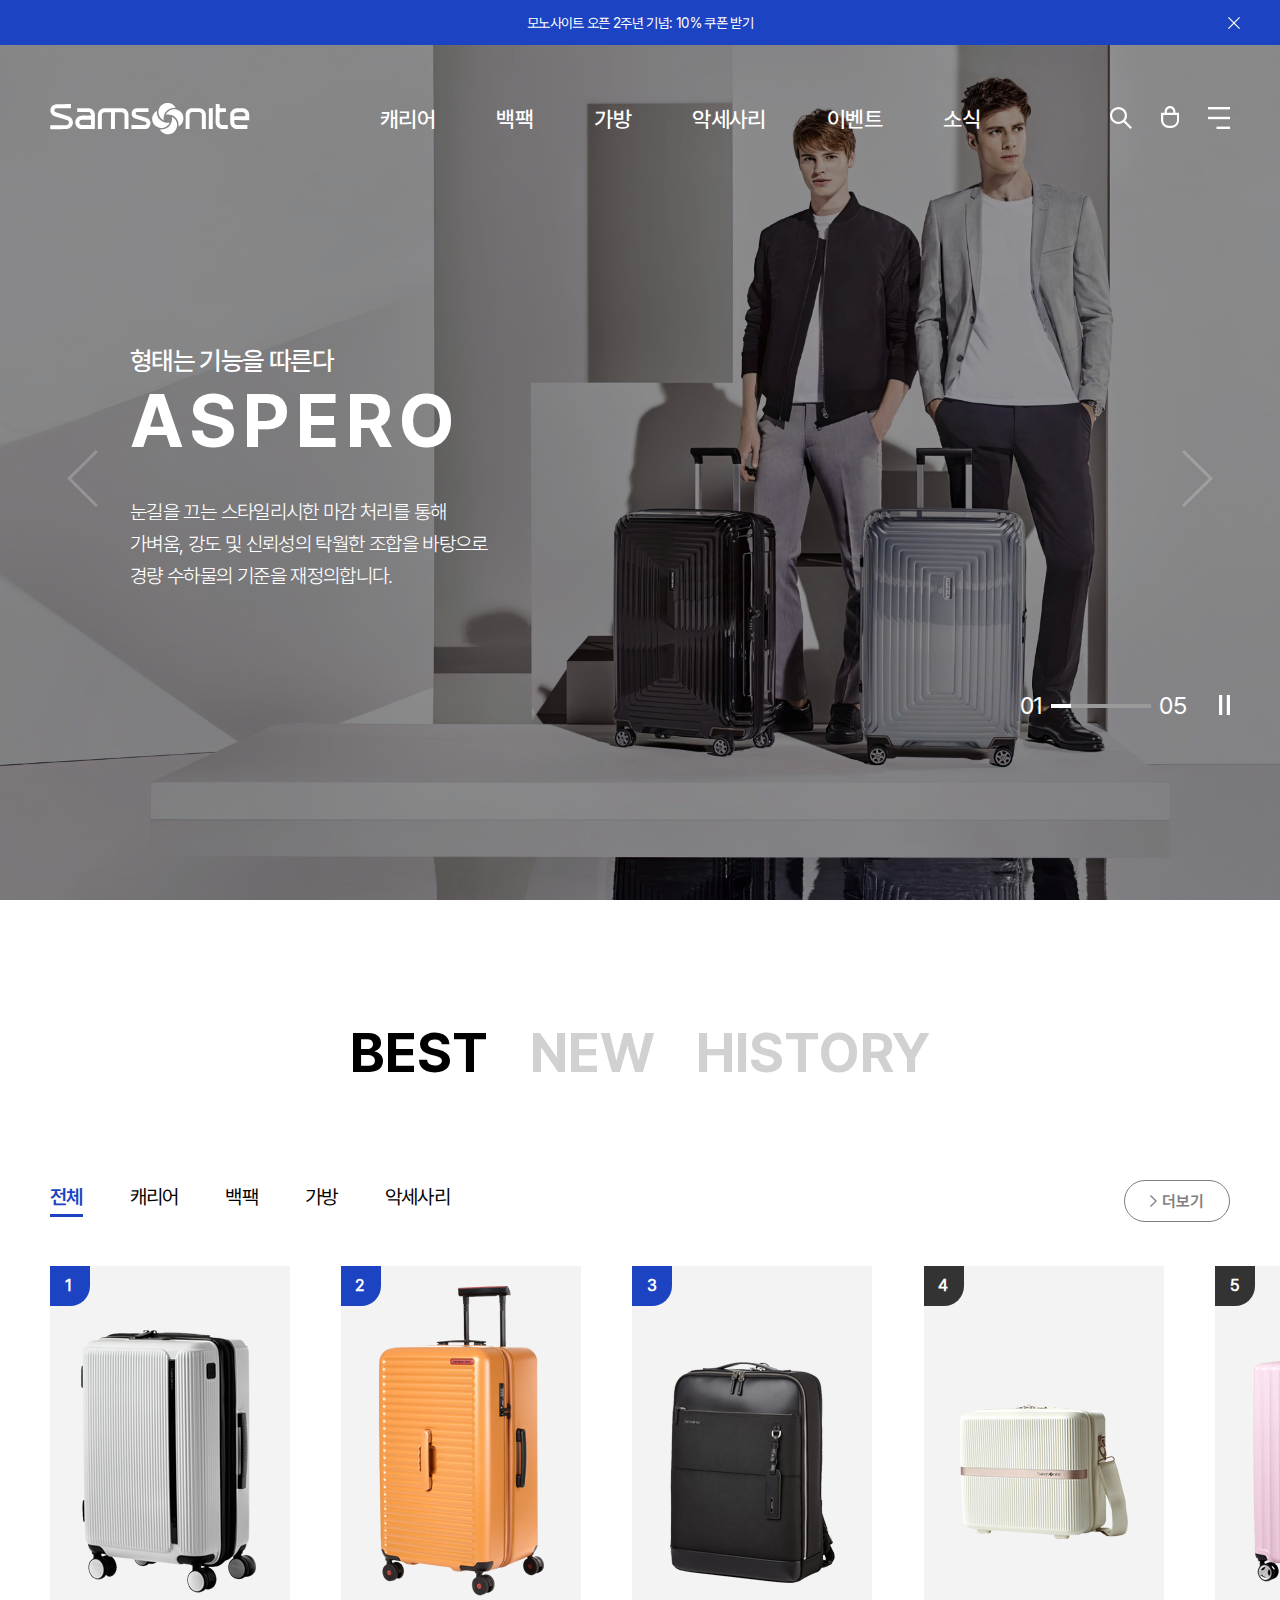
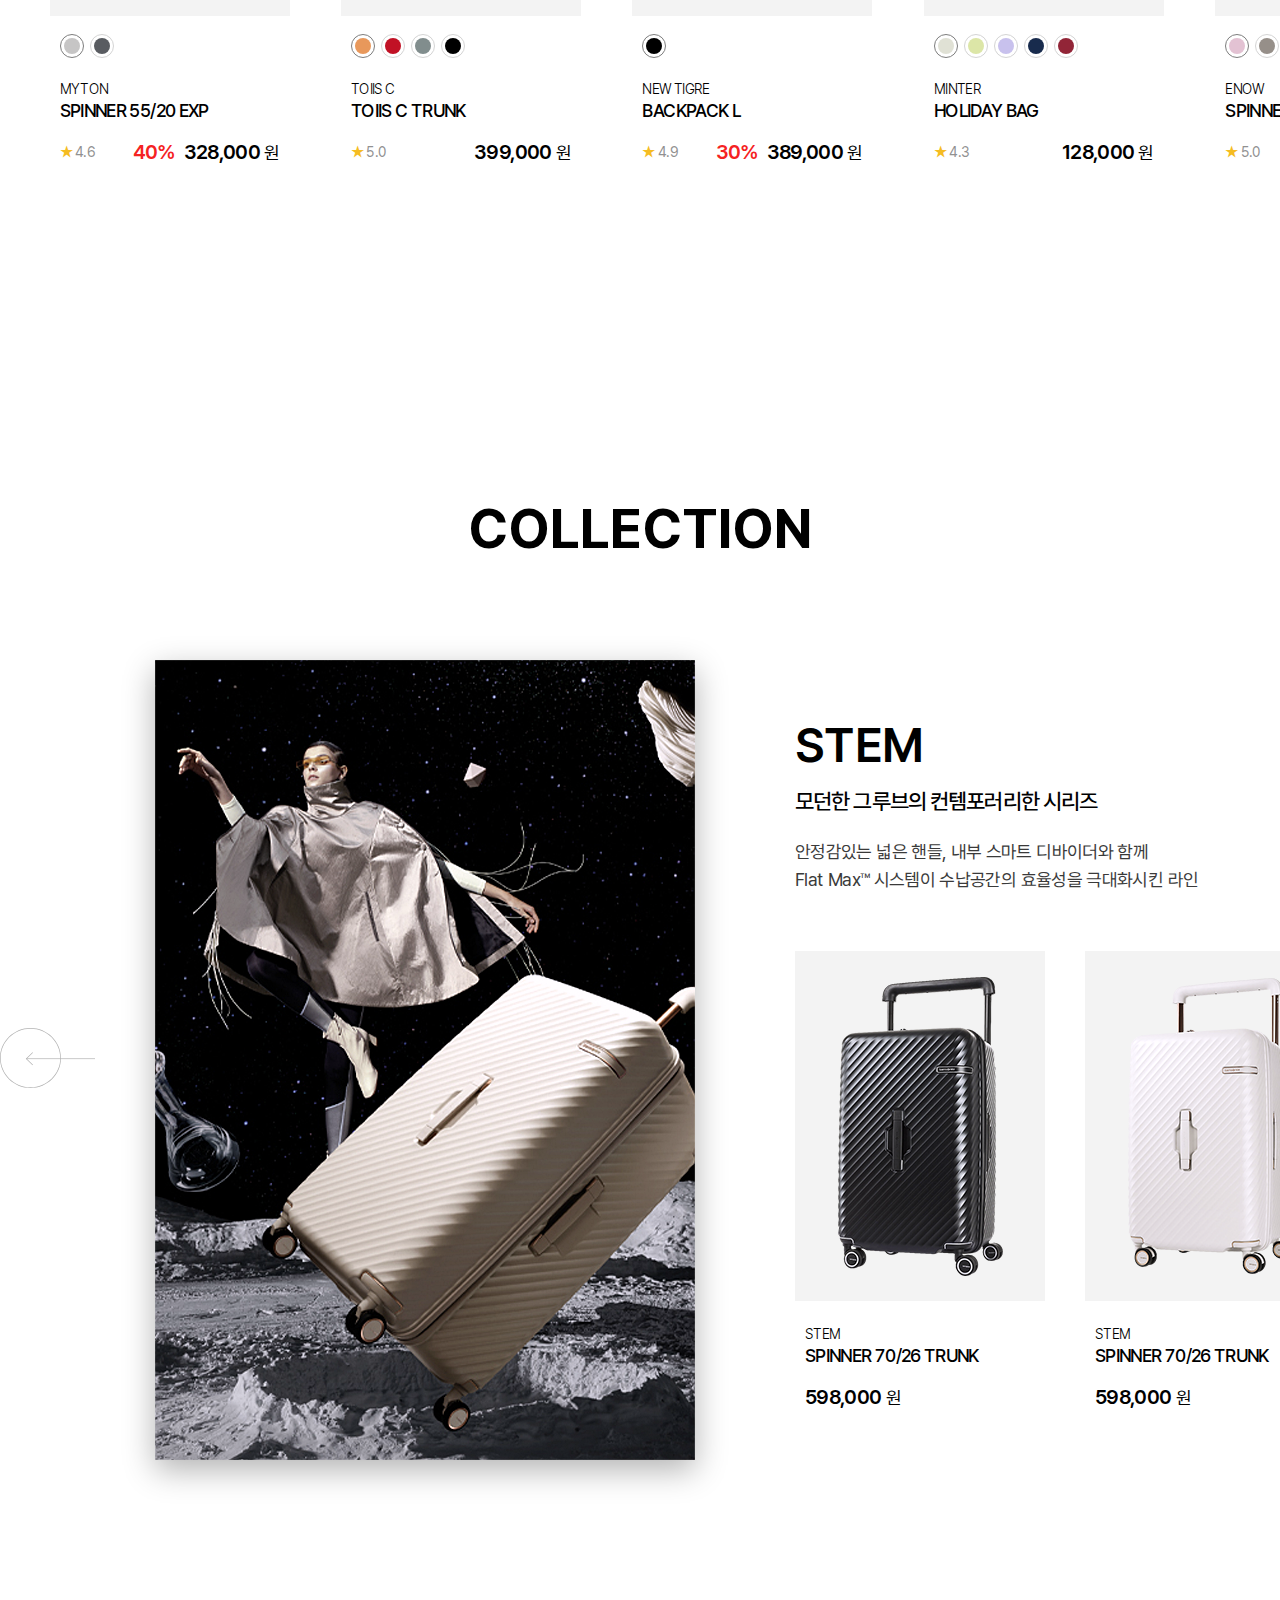
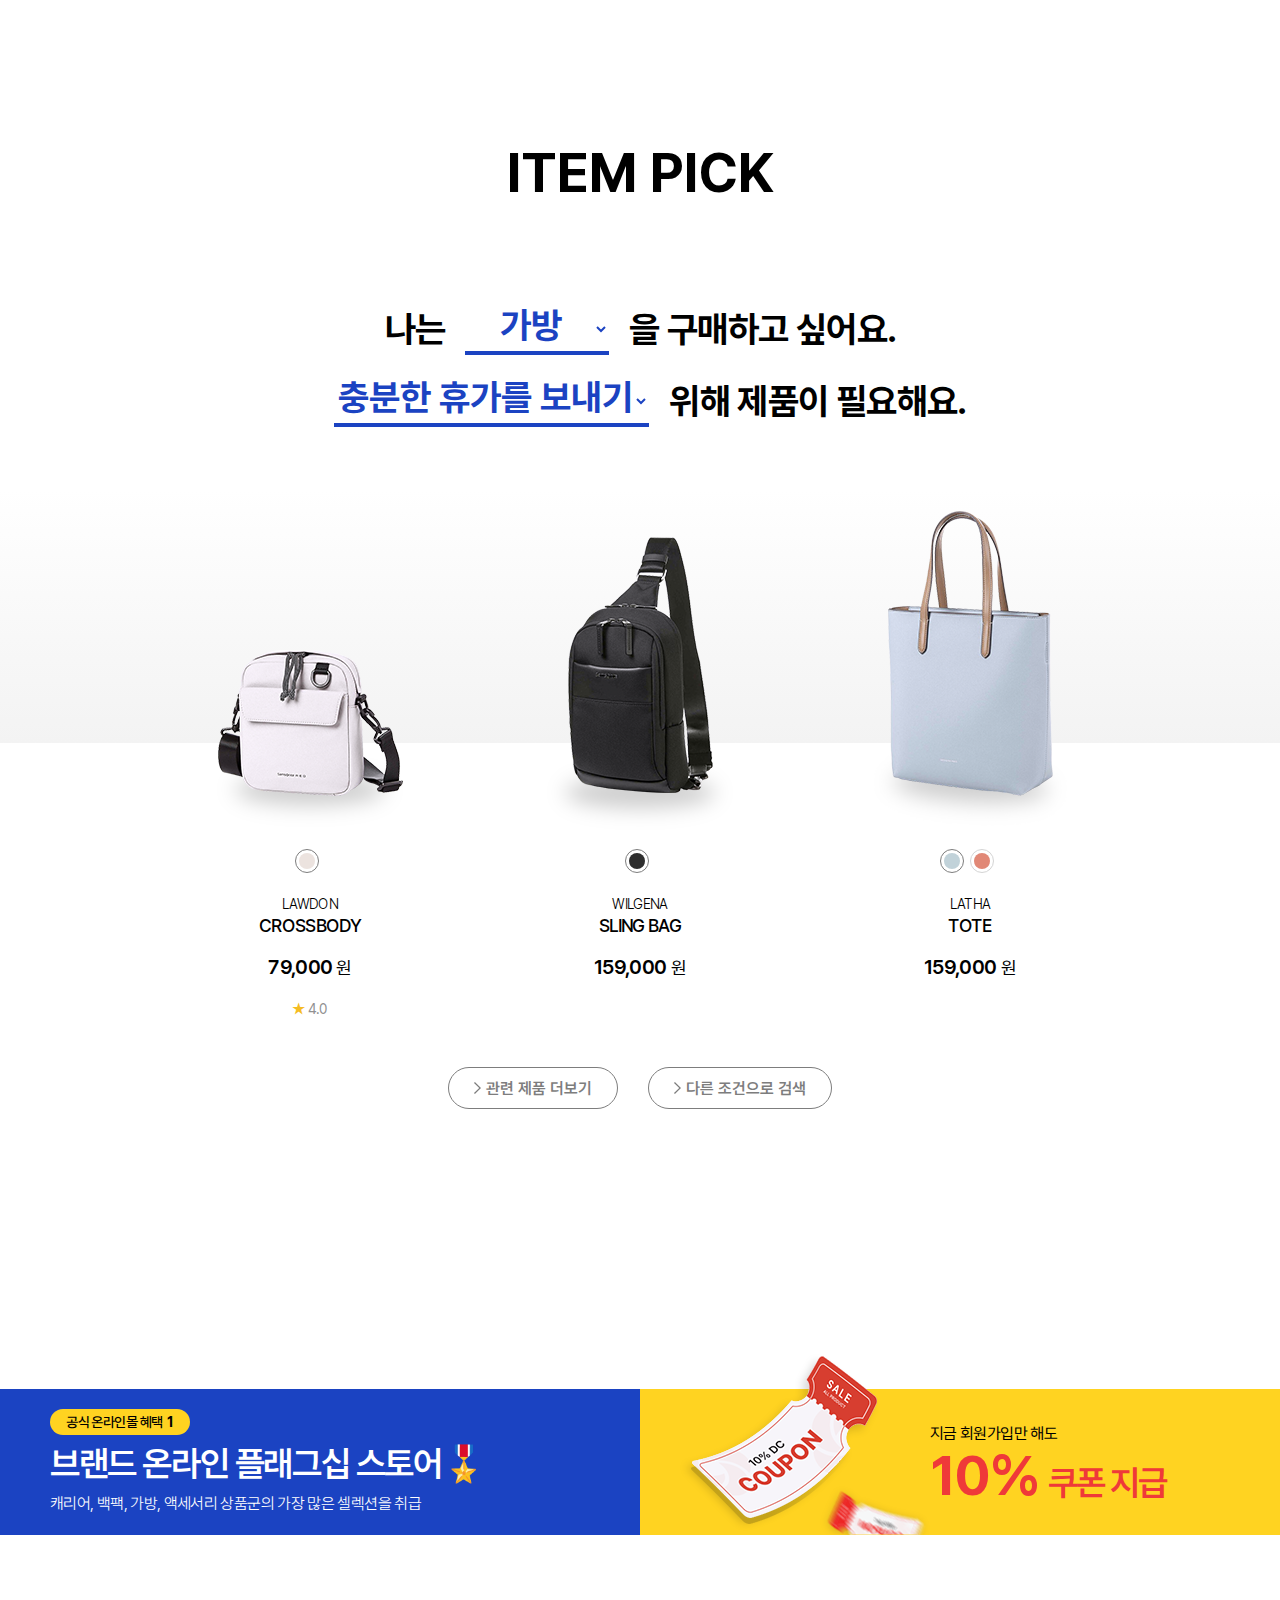
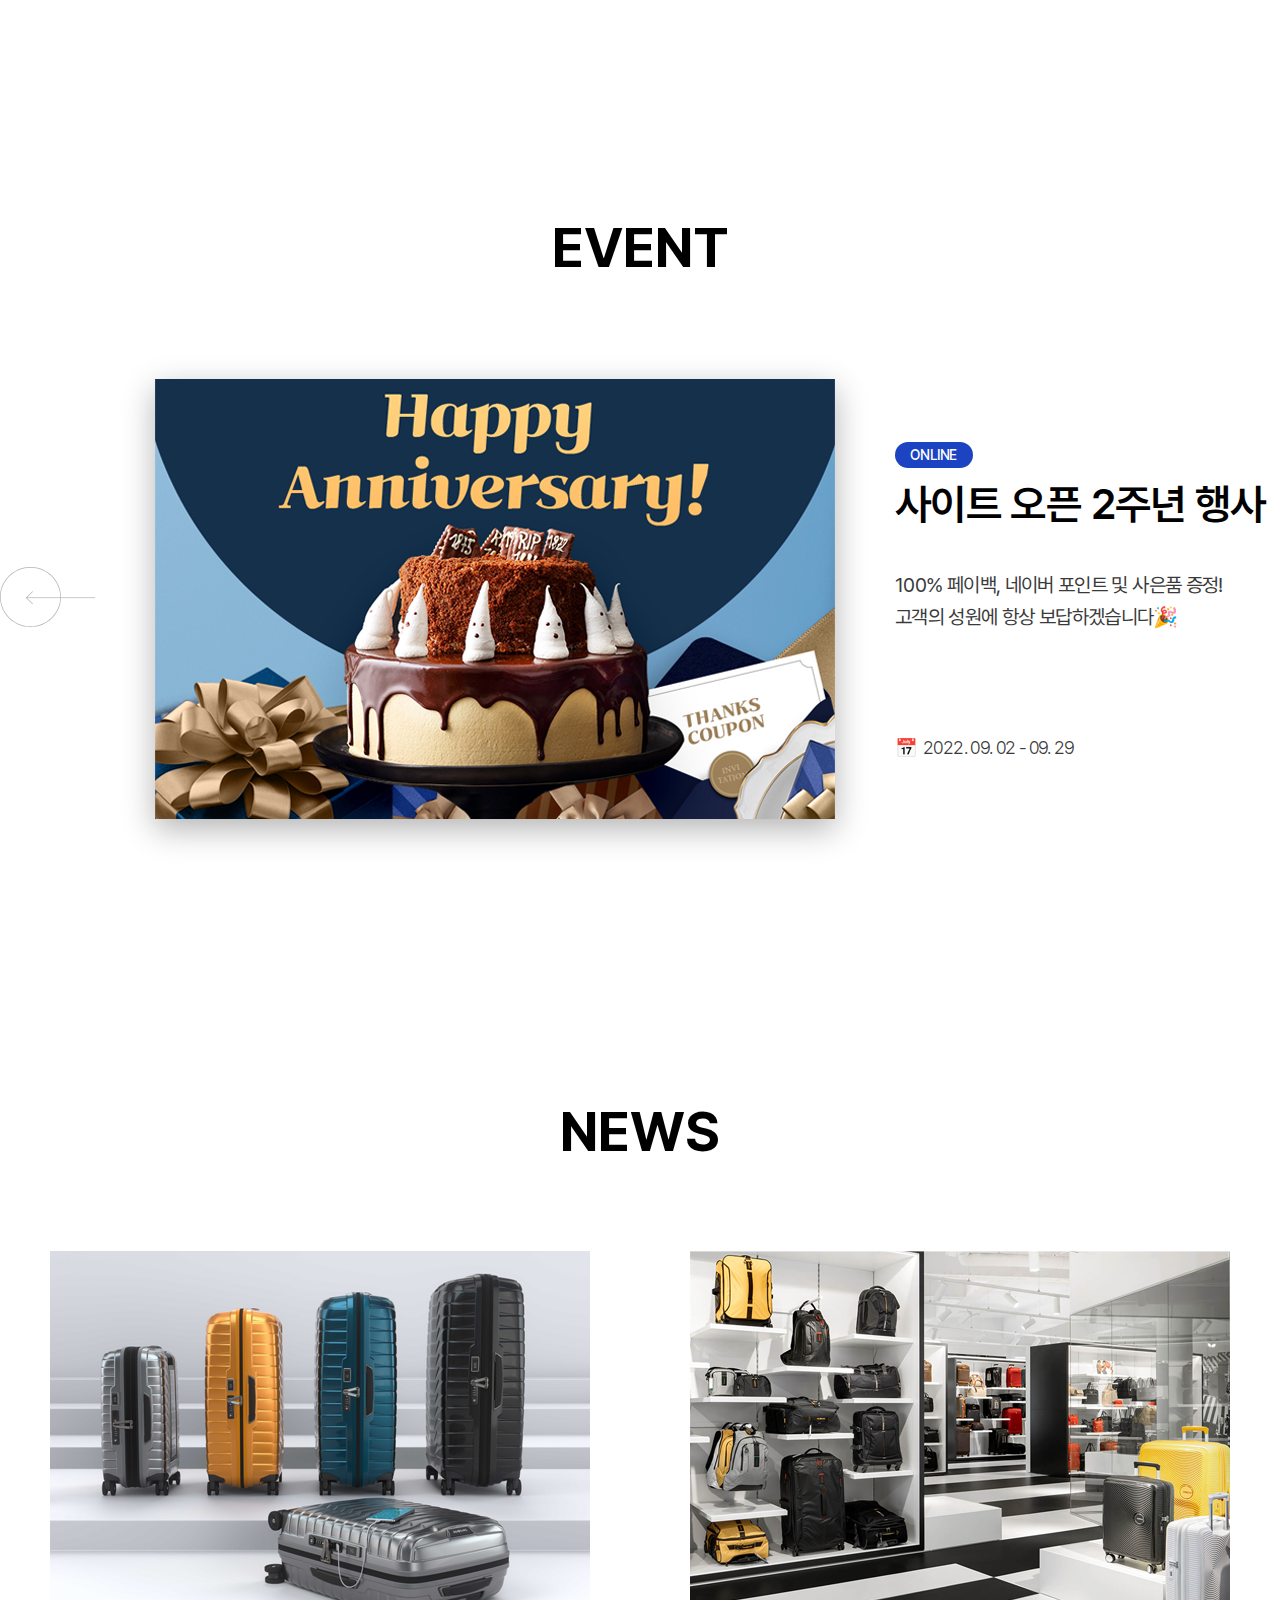
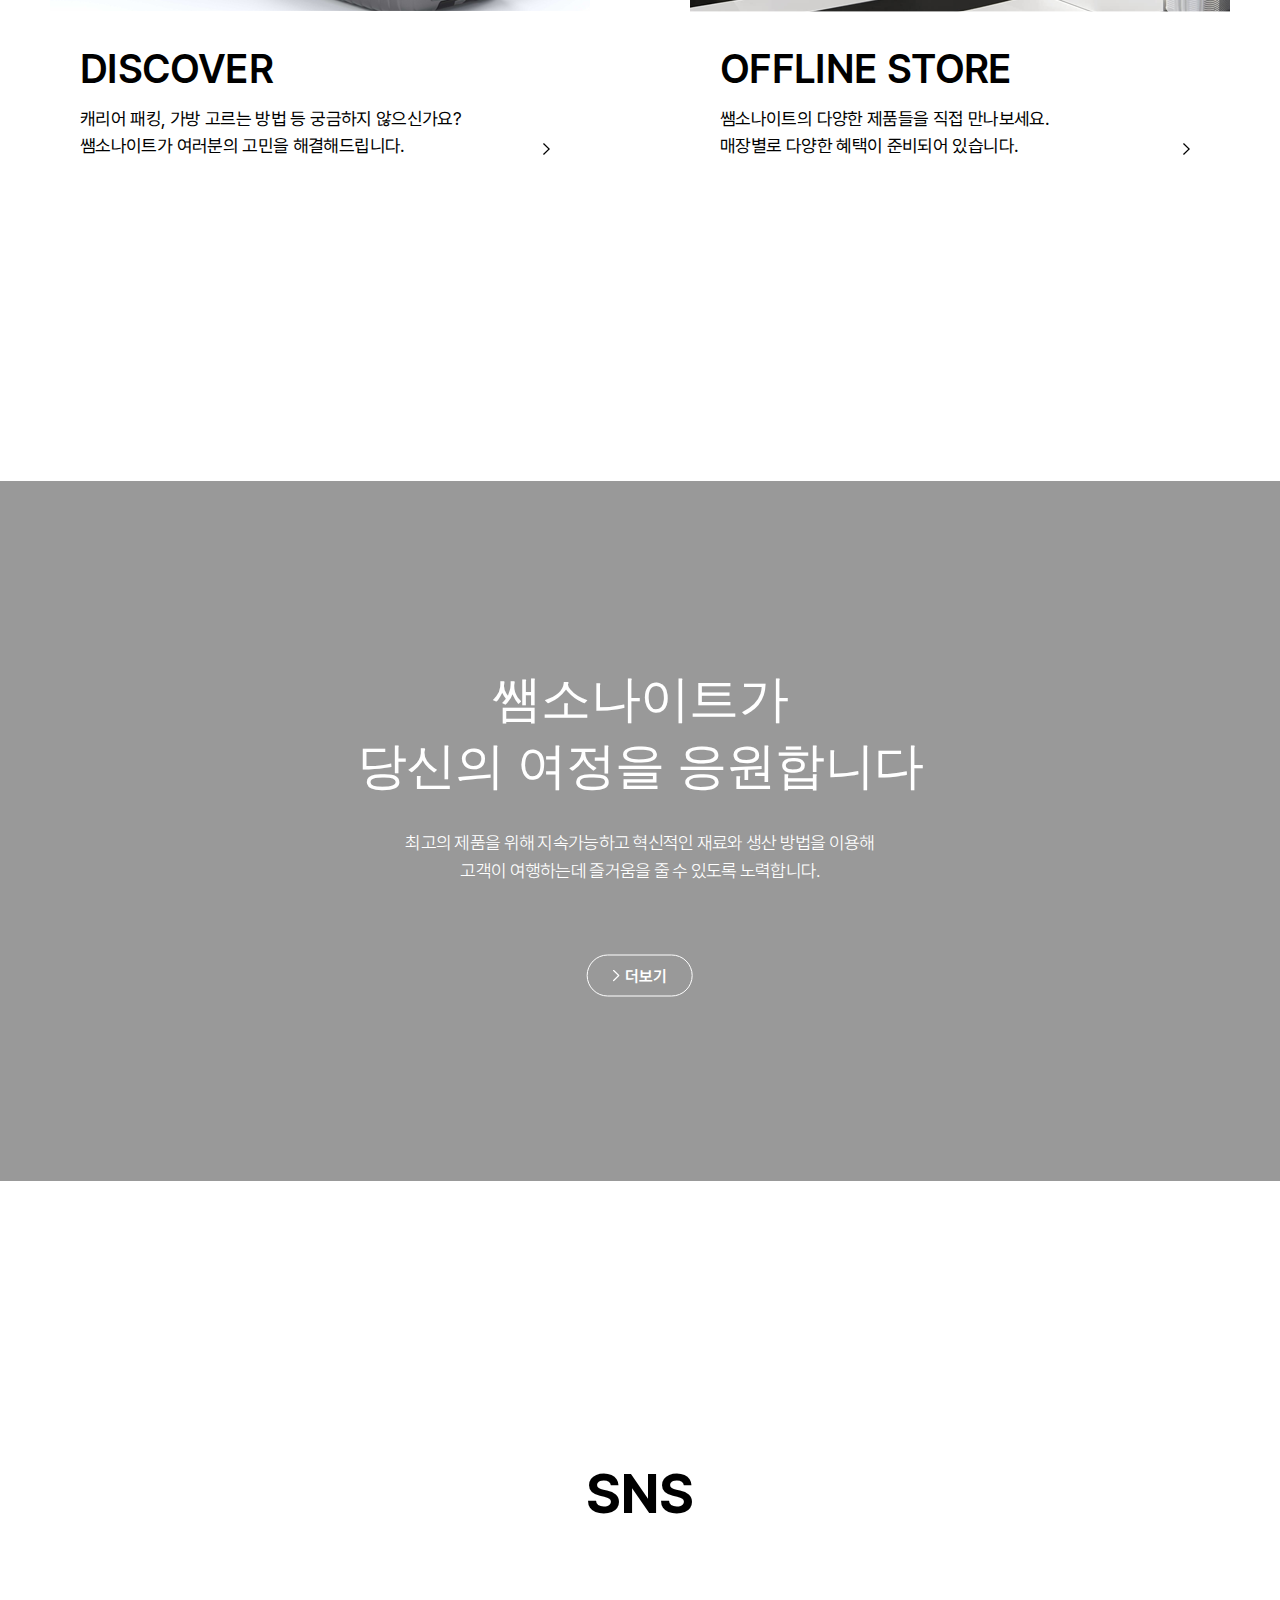
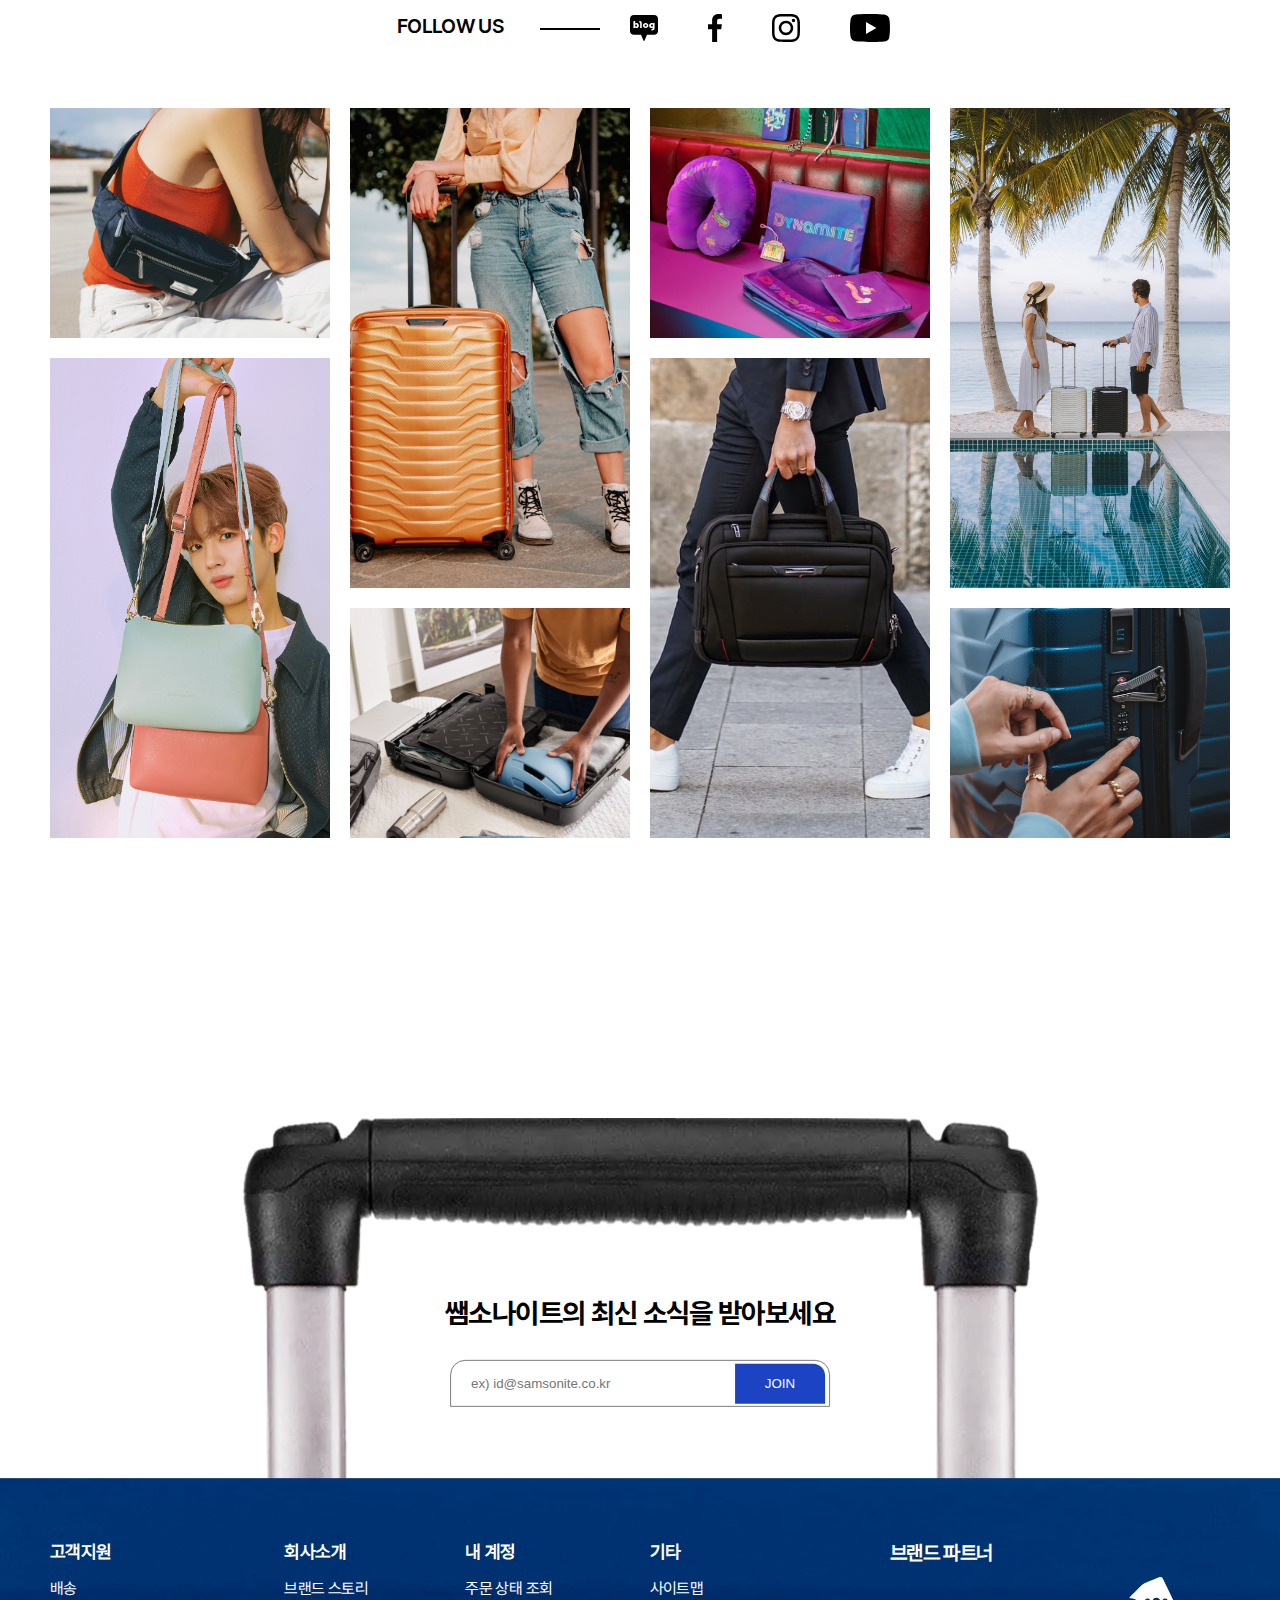
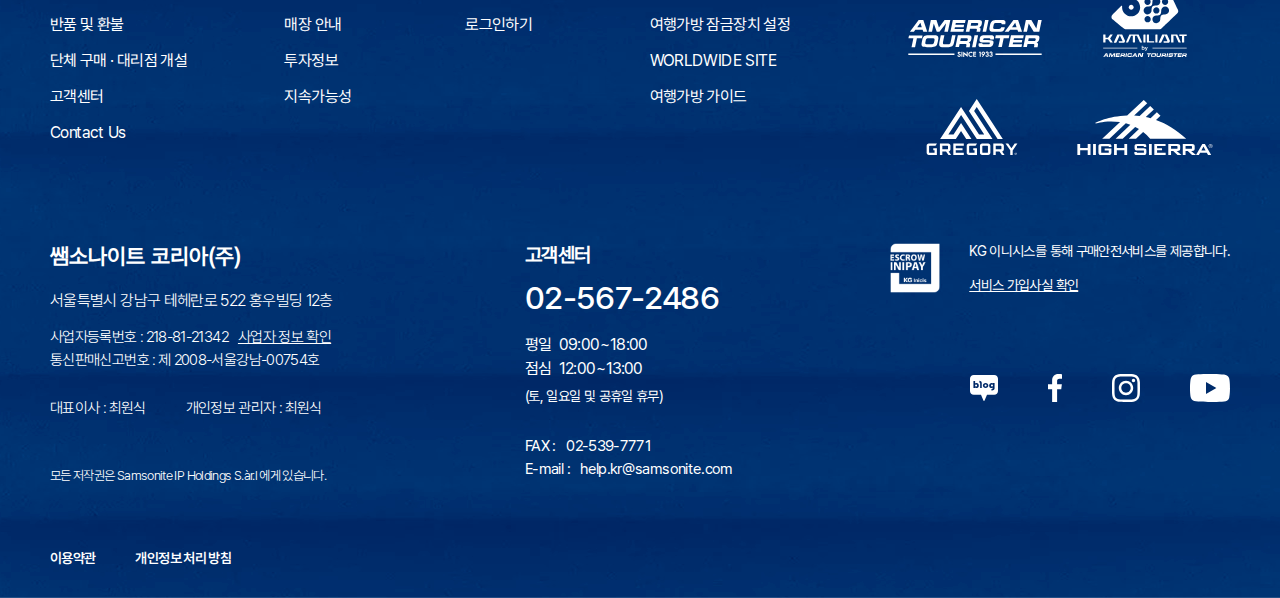
==== commit 5badf4b1: "기본 레이아웃 완성" ====
--- a/index.html
+++ b/index.html
@@ -8,6 +8,18 @@
     <link rel="stylesheet" type="text/css" href="./css/samsonite.css">
     <link rel="icon" type="image/x-icon" href="./images/favicon.png">
     <title>Samsonite Korea</title>
+    <script>
+        function openPopup(url) { // 팝업창을 브라우저 크기를 파악해 정중앙에 띄움
+
+        const width = '800';
+        const height = '500';
+
+        let left = Math.round(window.screenX + (window.outerWidth/2) - (width/2));
+        let top = Math.round(window.screenY + (window.outerHeight/2) - (height/2));
+
+        return window.open(url, 'popup','width='+ width +', height='+ height +', left=' + left +',top=' + top);
+        }
+    </script>
 </head>
 <body>
     <div class="wrapper">
@@ -16,15 +28,15 @@
                 <div class="banner-menu-wrapper">
                     <div class="top-banner">
                         <div class="container">
-                            <a href="" class="title">모노사이트 오픈 2주년 기념: 10% 쿠폰 받기</a>
-                            <button type="button" class="banner-close"><img src="./images/banner-close-icon.png" alt="배너 닫기"></button>
+                            <a href="" target="_blank" class="title">모노사이트 오픈 2주년 기념: 10% 쿠폰 받기</a>
+                            <button type="button" class="banner-close"><img src="./images/x.svg" height="12" alt="배너 닫기"></button>
                         </div>
                     </div>
                     <div class="logo-menu">
                         <div class="container">
-                            <div class="logo-menu-flex">
+                            <div class="logo-menu-box flex">
                                 <div class="logo">
-                                    <h1><a href="./index.html"><img src="./images/samsonite-logo.png" alt="쌤소나이트 로고"></a></h1>
+                                    <h1><a href="./index.html"><img src="./images/samsonite.svg" alt="쌤소나이트 로고"></a></h1>
                                 </div>
                                 <div class="menu">
                                     <nav class="gnb">
@@ -39,297 +51,299 @@
                                     </nav>
                                 </div>
                                 <div class="icon">
-                                    <button type="button"><img src="./images/search-icon.png" alt="검색"></button>
-                                    <button type="button"><a href=""><img src="./images/cart-icon.png" alt="장바구니"></a></button>
-                                    <button type="button"><img src="./images/list-icon.png" alt="전체메뉴"></button>
-                                </div>
-                            </div>
-                        </div>
-                    </div>
-                </div>
-                <div class="slide-con-wrapper">
-                    <div class="container">
+                                    <button type="button"><img src="./images/search.svg" alt="검색"></button>
+                                    <a><button type="button"><img src="./images/cart.svg" alt="장바구니"></button></a>
+                                    <button type="button"><img src="./images/list.svg" alt="전체메뉴"></button>
+                                </div>
+                            </div>
+                        </div>
+                    </div>
+                </div>
+                <div class="container test">
+                    <div class="slide-con-wrapper">
                         <div class="slide-des">
                             <span>형태는 기능을 따른다</span>
                             <h2>ASPERO</h2>
                             <p>눈길을 끄는 스타일리시한 마감 처리를 통해<br>가벼움, 강도 및 신뢰성의 탁월한 조합을 바탕으로<br>경량 수하물의 기준을 재정의합니다.</p>
                         </div>
-                        <div class="slide-paging">
-                            <div class="num">
-                                <span class="now-page">01</span>
-                                <div class="indicator">
-                                    <div class="progress"></div>
-                                </div>
-                                <span class="total-page">05</span>
-                            </div>
-                            <div class="stop">
-                                <button type="button"><img src="./images/pause-icon.png" alt="일시정지"></button>
-                            </div>
-                        </div>
+                    </div>
+                </div>
+                <div class="slide-paging">
+                    <div class="num">
+                        <span class="now-page">01</span>
+                        <div class="indicator">
+                            <div class="progress"></div>
+                        </div>
+                        <span class="total-page">05</span>
+                    </div>
+                    <div class="stop">
+                        <button type="button"><img src="./images/pause.svg" alt="일시정지"></button>
                     </div>
                 </div>
                 <div class="slide-btn-wrapper">
                     <div class="slide-btn prev">
-                        <button type="button"><img src="./images/prev-arrow-icon.png"></button>
+                        <button type="button"><img src="./images/header-prev.svg"></button>
                     </div>
                     <div class="slide-btn next">
-                        <button type="button"><img src="./images/next-arrow-icon.png"></button>
+                        <button type="button"><img src="./images/header-next.svg"></button>
                     </div>
                 </div>
             </div>
         </header>
         <main>
-            <section class="item-display">
+            <section class="mainItem">
                 <h2>베스트 상품, 신상품, 이전에 본 상품</h2>
-                <div class="container">
-                    <div class="tabmenu">
-                        <h3 class="selected">BEST</h3>
-                        <h3>NEW</h3>
-                        <h3>HISTORY</h3>
-                    </div>
-                    <div class="category-more-wrapper">
-                        <div class="category">
-                            <ul>
-                                <li class="selected"><a href="">전체</a></li>
-                                <li><a href="">캐리어</a></li>
-                                <li><a href="">백팩</a></li>
-                                <li><a href="">가방</a></li>
-                                <li><a href="">악세사리</a></li>
-                            </ul>
-                        </div>
-                        <div class="move-page">
-                            <button type="button" class="btn more"><img src="./images/more-arrow-icon.png">더보기</button>
-                        </div>
-                    </div>
-                </div>
-                <div class="blank-show">
-                    <div class="blank-box"></div>
-                    <div class="show-box">
-                        <div class="item-scroll-wrapper">
-                            <div class="item-box">
-                                <div class="item-view">
-                                    <div class="i-label top">1</div>
-                                    <div class="i-img">
-                                        <a href=""><img src="./images/best_1_1.png" alt="SPINNER 55/20 EXP"></a>
-                                    </div>
-                                </div>
-                                <div class="item-des">
-                                    <div class="i-color">
-                                        <div class="outer"><div class="inner b-1-1"><a href="">&nbsp;</a></div></div>
-                                        <div class="outer"><div class="inner b-1-2"><a href="">&nbsp;</a></div></div>
-                                    </div>
-                                    <div class="i-info">
-                                        <div class="collection-title">
-                                            <span class="collection">MYTON</span>
-                                            <h4 class="title">SPINNER 55/20 EXP</h4>
-                                        </div>
-                                        <div class="score-price">
-                                            <div class="star-score">
-                                                <span class="star">★</span><span class="score">4.6</span>
-                                            </div>
-                                            <div class="percent-price">
-                                                <span class="percent">40%</span><span class="price">328,000</span><span class="won">원</span>
-                                            </div>
-                                        </div>
-                                    </div>
-                                </div>
-                            </div>
-                            <div class="item-box">
-                                <div class="item-view">
-                                    <div class="i-label top">2</div>
-                                    <div class="i-img">
-                                        <a href=""><img src="./images/best_2_1.png" alt="TOIIS C TRUNK"></a>
-                                    </div>
-                                </div>
-                                <div class="item-des">
-                                    <div class="i-color">
-                                        <div class="outer"><div class="inner b-2-1"><a href="">&nbsp;</a></div></div>
-                                        <div class="outer"><div class="inner b-2-2"><a href="">&nbsp;</a></div></div>
-                                        <div class="outer"><div class="inner b-2-3"><a href="">&nbsp;</a></div></div>
-                                        <div class="outer"><div class="inner b-2-4"><a href="">&nbsp;</a></div></div>
-                                    </div>
-                                    <div class="i-info">
-                                        <div class="collection-title">
-                                            <span class="collection">TOIIS C</span>
-                                            <h4 class="title">TOIIS C TRUNK</h4>
-                                        </div>
-                                        <div class="score-price">
-                                            <div class="star-score">
-                                                <span class="star">★</span><span class="score">5.0</span>
-                                            </div>
-                                            <div class="percent-price">
-                                                <span class="price">399,000</span><span class="won">원</span>
-                                            </div>
-                                        </div>
-                                    </div>
-                                </div>
-                            </div>
-                            <div class="item-box">
-                                <div class="item-view">
-                                    <div class="i-label top">3</div>
-                                    <div class="i-img">
-                                        <a href=""><img src="./images/best_3_1.png" alt="BACKPACK L"></a>
-                                    </div>
-                                </div>
-                                <div class="item-des">
-                                    <div class="i-color">
-                                        <div class="outer"><div class="inner b-3-1"><a href="">&nbsp;</a></div></div>
-                                    </div>
-                                    <div class="i-info">
-                                        <div class="collection-title">
-                                            <span class="collection">NEW TIGRE</span>
-                                            <h4 class="title">BACKPACK L</h4>
-                                        </div>
-                                        <div class="score-price">
-                                            <div class="star-score">
-                                                <span class="star">★</span><span class="score">4.9</span>
-                                            </div>
-                                            <div class="percent-price">
-                                                <span class="percent">30%</span><span class="price">389,000</span><span class="won">원</span>
-                                            </div>
-                                        </div>
-                                    </div>
-                                </div>
-                            </div>
-                            <div class="item-box">
-                                <div class="item-view">
-                                    <div class="i-label">4</div>
-                                    <div class="i-img">
-                                        <a href=""><img src="./images/best_4_1.png" alt="HOLIDAY BAG"></a>
-                                    </div>
-                                </div>
-                                <div class="item-des">
-                                    <div class="i-color">
-                                        <div class="outer"><div class="inner b-4-1"><a href="">&nbsp;</a></div></div>
-                                        <div class="outer"><div class="inner b-4-2"><a href="">&nbsp;</a></div></div>
-                                        <div class="outer"><div class="inner b-4-3"><a href="">&nbsp;</a></div></div>
-                                        <div class="outer"><div class="inner b-4-4"><a href="">&nbsp;</a></div></div>
-                                        <div class="outer"><div class="inner b-4-5"><a href="">&nbsp;</a></div></div>
-                                    </div>
-                                    <div class="i-info">
-                                        <div class="collection-title">
-                                            <span class="collection">MINTER</span>
-                                            <h4 class="title">HOLIDAY BAG</h4>
-                                        </div>
-                                        <div class="score-price">
-                                            <div class="star-score">
-                                                <span class="star">★</span><span class="score">4.3</span>
-                                            </div>
-                                            <div class="percent-price">
-                                                <span class="price">128,000</span><span class="won">원</span>
-                                            </div>
-                                        </div>
-                                    </div>
-                                </div>
-                            </div>
-                            <div class="item-box">
-                                <div class="item-view">
-                                    <div class="i-label">5</div>
-                                    <div class="i-img">
-                                        <a href=""><img src="./images/best_5_1.png" alt="SPINNER 75/28 EXP"></a>
-                                    </div>
-                                </div>
-                                <div class="item-des">
-                                    <div class="i-color">
-                                        <div class="outer"><div class="inner b-5-1"><a href="">&nbsp;</a></div></div>
-                                        <div class="outer"><div class="inner b-5-2"><a href="">&nbsp;</a></div></div>
-                                        <div class="outer"><div class="inner b-5-3"><a href="">&nbsp;</a></div></div>
-                                    </div>
-                                    <div class="i-info">
-                                        <div class="collection-title">
-                                            <span class="collection">ENOW</span>
-                                            <h4 class="title">SPINNER 75/28 EXP</h4>
-                                        </div>
-                                        <div class="score-price">
-                                            <div class="star-score">
-                                                <span class="star">★</span><span class="score">5.0</span>
-                                            </div>
-                                            <div class="percent-price">
-                                                <span class="price">498,000</span><span class="won">원</span>
-                                            </div>
-                                        </div>
-                                    </div>
-                                </div>
-                            </div>
-                            <div class="item-box">
-                                <div class="item-view">
-                                    <div class="i-label">6</div>
-                                    <div class="i-img">
-                                        <a href=""><img src="./images/best_6_1.png" alt="BACKPACK"></a>
-                                    </div>
-                                </div>
-                                <div class="item-des">
-                                    <div class="i-color">
-                                        <div class="outer"><div class="inner b-6-1"><a href="">&nbsp;</a></div></div>
-                                        <div class="outer"><div class="inner b-6-2"><a href="">&nbsp;</a></div></div>
-                                    </div>
-                                    <div class="i-info">
-                                        <div class="collection-title">
-                                            <span class="collection">LAWDON</span>
-                                            <h4 class="title">BACKPACK</h4>
-                                        </div>
-                                        <div class="score-price">
-                                            <div class="star-score">
-                                                <span class="star">★</span><span class="score">5.0</span>
-                                            </div>
-                                            <div class="percent-price">
-                                                <span class="price">159,000</span><span class="won">원</span>
-                                            </div>
-                                        </div>
-                                    </div>
-                                </div>
-                            </div>
-                            <div class="item-box">
-                                <div class="item-view">
-                                    <div class="i-label">7</div>
-                                    <div class="i-img">
-                                        <a href=""><img src="./images/best_7_1.png" alt="BRIEFCASE"></a>
-                                    </div>
-                                </div>
-                                <div class="item-des">
-                                    <div class="i-color">
-                                        <div class="outer"><div class="inner b-7-1"><a href="">&nbsp;</a></div></div>
-                                        <div class="outer"><div class="inner b-7-2"><a href="">&nbsp;</a></div></div>
-                                    </div>
-                                    <div class="i-info">
-                                        <div class="collection-title">
-                                            <span class="collection">PINTANO</span>
-                                            <h4 class="title">BRIEFCASE</h4>
-                                        </div>
-                                        <div class="score-price">
-                                            <div class="star-score">
-                                                <span class="star">★</span><span class="score">5.0</span>
-                                            </div>
-                                            <div class="percent-price">
-                                                <span class="percent">30%</span><span class="price">399,000</span><span class="won">원</span>
-                                            </div>
-                                        </div>
-                                    </div>
-                                </div>
-                            </div>
-                            <div class="item-box">
-                                <div class="item-view">
-                                    <div class="i-label">8</div>
-                                    <div class="i-img">
-                                        <a href=""><img src="./images/best_8_1.png" alt="LUGGAGE COVER M"></a>
-                                    </div>
-                                </div>
-                                <div class="item-des">
-                                    <div class="i-color">
-                                        <div class="outer"><div class="inner b-8-1"><a href="">&nbsp;</a></div></div>
-                                        <div class="outer"><div class="inner b-8-2"><a href="">&nbsp;</a></div></div>
-                                    </div>
-                                    <div class="i-info">
-                                        <div class="collection-title">
-                                            <span class="collection">TRAVEL LINK ACC</span>
-                                            <h4 class="title">LUGGAGE COVER M</h4>
-                                        </div>
-                                        <div class="score-price">
-                                            <div class="star-score">
-                                                <span class="star">★</span><span class="score">4.9</span>
-                                            </div>
-                                            <div class="percent-price">
-                                                <span class="percent">30%</span><span class="price">34,000</span><span class="won">원</span>
+                <div class="mainItem-wrapper">
+                    <div class="container">
+                        <div class="tabmenu">
+                            <h3 class="selected">BEST</h3>
+                            <h3>NEW</h3>
+                            <h3>HISTORY</h3>
+                        </div>
+                        <div class="category-more-wrapper">
+                            <div class="category">
+                                <ul>
+                                    <li class="selected"><a href="">전체</a></li>
+                                    <li><a href="">캐리어</a></li>
+                                    <li><a href="">백팩</a></li>
+                                    <li><a href="">가방</a></li>
+                                    <li><a href="">악세사리</a></li>
+                                </ul>
+                            </div>
+                            <div class="move-page">
+                                <a href=""><button type="button" class="btn more"><img src="./images/more-arrow.svg" class="more-arrow">더보기</button></a>
+                            </div>
+                        </div>
+                    </div>
+                    <div class="blank-show-wrapper">
+                        <div class="blank-box"></div>
+                        <div class="show-box">
+                            <div class="item-scroll-wrapper">
+                                <div class="item-box">
+                                    <div class="item-view">
+                                        <div class="i-label top">1</div>
+                                        <div class="i-img">
+                                            <a href=""><img src="./images/best_1_1.png" alt="SPINNER 55/20 EXP"></a>
+                                        </div>
+                                    </div>
+                                    <div class="item-des">
+                                        <div class="i-color">
+                                            <div class="outer"><div class="inner b-1-1"><a href="">&nbsp;</a></div></div>
+                                            <div class="outer"><div class="inner b-1-2"><a href="">&nbsp;</a></div></div>
+                                        </div>
+                                        <div class="i-info">
+                                            <div class="collection-title">
+                                                <span class="collection">MYTON</span>
+                                                <h4 class="title">SPINNER 55/20 EXP</h4>
+                                            </div>
+                                            <div class="score-price">
+                                                <div class="star-score">
+                                                    <span class="star">★</span><span class="score">4.6</span>
+                                                </div>
+                                                <div class="percent-price">
+                                                    <span class="percent">40%</span><span class="price">328,000</span><span class="won">원</span>
+                                                </div>
+                                            </div>
+                                        </div>
+                                    </div>
+                                </div>
+                                <div class="item-box">
+                                    <div class="item-view">
+                                        <div class="i-label top">2</div>
+                                        <div class="i-img">
+                                            <a href=""><img src="./images/best_2_1.png" alt="TOIIS C TRUNK"></a>
+                                        </div>
+                                    </div>
+                                    <div class="item-des">
+                                        <div class="i-color">
+                                            <div class="outer"><div class="inner b-2-1"><a href="">&nbsp;</a></div></div>
+                                            <div class="outer"><div class="inner b-2-2"><a href="">&nbsp;</a></div></div>
+                                            <div class="outer"><div class="inner b-2-3"><a href="">&nbsp;</a></div></div>
+                                            <div class="outer"><div class="inner b-2-4"><a href="">&nbsp;</a></div></div>
+                                        </div>
+                                        <div class="i-info">
+                                            <div class="collection-title">
+                                                <span class="collection">TOIIS C</span>
+                                                <h4 class="title">TOIIS C TRUNK</h4>
+                                            </div>
+                                            <div class="score-price">
+                                                <div class="star-score">
+                                                    <span class="star">★</span><span class="score">5.0</span>
+                                                </div>
+                                                <div class="percent-price">
+                                                    <span class="price">399,000</span><span class="won">원</span>
+                                                </div>
+                                            </div>
+                                        </div>
+                                    </div>
+                                </div>
+                                <div class="item-box">
+                                    <div class="item-view">
+                                        <div class="i-label top">3</div>
+                                        <div class="i-img">
+                                            <a href=""><img src="./images/best_3_1.png" alt="BACKPACK L"></a>
+                                        </div>
+                                    </div>
+                                    <div class="item-des">
+                                        <div class="i-color">
+                                            <div class="outer"><div class="inner b-3-1"><a href="">&nbsp;</a></div></div>
+                                        </div>
+                                        <div class="i-info">
+                                            <div class="collection-title">
+                                                <span class="collection">NEW TIGRE</span>
+                                                <h4 class="title">BACKPACK L</h4>
+                                            </div>
+                                            <div class="score-price">
+                                                <div class="star-score">
+                                                    <span class="star">★</span><span class="score">4.9</span>
+                                                </div>
+                                                <div class="percent-price">
+                                                    <span class="percent">30%</span><span class="price">389,000</span><span class="won">원</span>
+                                                </div>
+                                            </div>
+                                        </div>
+                                    </div>
+                                </div>
+                                <div class="item-box">
+                                    <div class="item-view">
+                                        <div class="i-label">4</div>
+                                        <div class="i-img">
+                                            <a href=""><img src="./images/best_4_1.png" alt="HOLIDAY BAG"></a>
+                                        </div>
+                                    </div>
+                                    <div class="item-des">
+                                        <div class="i-color">
+                                            <div class="outer"><div class="inner b-4-1"><a href="">&nbsp;</a></div></div>
+                                            <div class="outer"><div class="inner b-4-2"><a href="">&nbsp;</a></div></div>
+                                            <div class="outer"><div class="inner b-4-3"><a href="">&nbsp;</a></div></div>
+                                            <div class="outer"><div class="inner b-4-4"><a href="">&nbsp;</a></div></div>
+                                            <div class="outer"><div class="inner b-4-5"><a href="">&nbsp;</a></div></div>
+                                        </div>
+                                        <div class="i-info">
+                                            <div class="collection-title">
+                                                <span class="collection">MINTER</span>
+                                                <h4 class="title">HOLIDAY BAG</h4>
+                                            </div>
+                                            <div class="score-price">
+                                                <div class="star-score">
+                                                    <span class="star">★</span><span class="score">4.3</span>
+                                                </div>
+                                                <div class="percent-price">
+                                                    <span class="price">128,000</span><span class="won">원</span>
+                                                </div>
+                                            </div>
+                                        </div>
+                                    </div>
+                                </div>
+                                <div class="item-box">
+                                    <div class="item-view">
+                                        <div class="i-label">5</div>
+                                        <div class="i-img">
+                                            <a href=""><img src="./images/best_5_1.png" alt="SPINNER 75/28 EXP"></a>
+                                        </div>
+                                    </div>
+                                    <div class="item-des">
+                                        <div class="i-color">
+                                            <div class="outer"><div class="inner b-5-1"><a href="">&nbsp;</a></div></div>
+                                            <div class="outer"><div class="inner b-5-2"><a href="">&nbsp;</a></div></div>
+                                            <div class="outer"><div class="inner b-5-3"><a href="">&nbsp;</a></div></div>
+                                        </div>
+                                        <div class="i-info">
+                                            <div class="collection-title">
+                                                <span class="collection">ENOW</span>
+                                                <h4 class="title">SPINNER 75/28 EXP</h4>
+                                            </div>
+                                            <div class="score-price">
+                                                <div class="star-score">
+                                                    <span class="star">★</span><span class="score">5.0</span>
+                                                </div>
+                                                <div class="percent-price">
+                                                    <span class="price">498,000</span><span class="won">원</span>
+                                                </div>
+                                            </div>
+                                        </div>
+                                    </div>
+                                </div>
+                                <div class="item-box">
+                                    <div class="item-view">
+                                        <div class="i-label">6</div>
+                                        <div class="i-img">
+                                            <a href=""><img src="./images/best_6_1.png" alt="BACKPACK"></a>
+                                        </div>
+                                    </div>
+                                    <div class="item-des">
+                                        <div class="i-color">
+                                            <div class="outer"><div class="inner b-6-1"><a href="">&nbsp;</a></div></div>
+                                            <div class="outer"><div class="inner b-6-2"><a href="">&nbsp;</a></div></div>
+                                        </div>
+                                        <div class="i-info">
+                                            <div class="collection-title">
+                                                <span class="collection">LAWDON</span>
+                                                <h4 class="title">BACKPACK</h4>
+                                            </div>
+                                            <div class="score-price">
+                                                <div class="star-score">
+                                                    <span class="star">★</span><span class="score">5.0</span>
+                                                </div>
+                                                <div class="percent-price">
+                                                    <span class="price">159,000</span><span class="won">원</span>
+                                                </div>
+                                            </div>
+                                        </div>
+                                    </div>
+                                </div>
+                                <div class="item-box">
+                                    <div class="item-view">
+                                        <div class="i-label">7</div>
+                                        <div class="i-img">
+                                            <a href=""><img src="./images/best_7_1.png" alt="BRIEFCASE"></a>
+                                        </div>
+                                    </div>
+                                    <div class="item-des">
+                                        <div class="i-color">
+                                            <div class="outer"><div class="inner b-7-1"><a href="">&nbsp;</a></div></div>
+                                            <div class="outer"><div class="inner b-7-2"><a href="">&nbsp;</a></div></div>
+                                        </div>
+                                        <div class="i-info">
+                                            <div class="collection-title">
+                                                <span class="collection">PINTANO</span>
+                                                <h4 class="title">BRIEFCASE</h4>
+                                            </div>
+                                            <div class="score-price">
+                                                <div class="star-score">
+                                                    <span class="star">★</span><span class="score">5.0</span>
+                                                </div>
+                                                <div class="percent-price">
+                                                    <span class="percent">30%</span><span class="price">399,000</span><span class="won">원</span>
+                                                </div>
+                                            </div>
+                                        </div>
+                                    </div>
+                                </div>
+                                <div class="item-box">
+                                    <div class="item-view">
+                                        <div class="i-label">8</div>
+                                        <div class="i-img">
+                                            <a href=""><img src="./images/best_8_1.png" alt="LUGGAGE COVER M"></a>
+                                        </div>
+                                    </div>
+                                    <div class="item-des">
+                                        <div class="i-color">
+                                            <div class="outer"><div class="inner b-8-1"><a href="">&nbsp;</a></div></div>
+                                            <div class="outer"><div class="inner b-8-2"><a href="">&nbsp;</a></div></div>
+                                        </div>
+                                        <div class="i-info">
+                                            <div class="collection-title">
+                                                <span class="collection">TRAVEL LINK ACC</span>
+                                                <h4 class="title">LUGGAGE COVER M</h4>
+                                            </div>
+                                            <div class="score-price">
+                                                <div class="star-score">
+                                                    <span class="star">★</span><span class="score">4.9</span>
+                                                </div>
+                                                <div class="percent-price">
+                                                    <span class="percent">30%</span><span class="price">34,000</span><span class="won">원</span>
+                                                </div>
                                             </div>
                                         </div>
                                     </div>
@@ -339,15 +353,14 @@
                     </div>
                 </div>
             </section>
-            
             <section class="collection">
                 <h2>컬렉션</h2>
                 <div class="container">
                     <h3>COLLECTION</h3>
                 </div>
-                <div class="collection-wrapper">
-                    <div><a href=""><img src="./images/prev-icon.png" alt="이전 컬렉션" class="prev-btn"></a></div>
-                    <div class="poster-box">
+                <div class="collection-wrapper flex">
+                    <div><a href=""><img src="./images/section-prev.svg" alt="이전 컬렉션" class="prev-btn"></a></div>
+                    <div class="poster-info flex">
                         <div class="c-poster">
                             <img src="./images/collection_1_main.png" alt="STEM">
                         </div>
@@ -393,10 +406,9 @@
                             </div>
                         </div>
                     </div>
-                    <div><a href=""><img src="./images/next-icon.png" alt="다음 컬렉션" class="next-btn"></a></div>
+                    <div><a href=""><img src="./images/section-next.svg" alt="다음 컬렉션" class="next-btn"></a></div>
                 </div>
             </section>
-
             <section class="item-pick">
                 <h2>맞춤 검색</h2>
                 <div class="item-pick-wrapper">
@@ -426,7 +438,7 @@
                                     <span>위해 제품이 필요해요.</span>
                                 </div>
                             </div>
-                            <div class="condition-item-wrapper">
+                            <div class="condition-item-wrapper flex">
                                 <div class="item-box">
                                     <div class="item-view">
                                         <div class="i-img">
@@ -496,8 +508,8 @@
                                 </div>
                             </div>
                             <div class="move-page">
-                                <button type="button" class="btn more"><img src="./images/more-arrow-icon.png">관련 제품 더보기</button>
-                                <button type="button" class="btn another"><img src="./images/more-arrow-icon.png">다른 조건으로 검색</button>
+                                <a href=""><button type="button" class="btn more"><img src="./images/more-arrow.svg" class="more-arrow">관련 제품 더보기</button></a>
+                                <a href=""><button type="button" class="btn another"><img src="./images/more-arrow.svg" class="more-arrow">다른 조건으로 검색</button></a>
                             </div>
                         </div>
                     <div class="gradient-bg"/>
@@ -516,17 +528,17 @@
                             </div>
                             <div class="benefit b2 hidden">
                                 <div class="title-order"><span class="title">공식 온라인몰 혜택</span><span class="order">2</span></div>
-                                <h3>정확하고 신속한 배송 서비스</h3>
+                                <h3>정확하고 신속한 배송 서비스📦</h3>
                                 <p>본사가 운영하는 물류에서 직접 관리하여 최고의 서비스를 제공</p>
                             </div>
                             <div class="benefit b3 hidden">
                                 <div class="title-order"><span class="title">공식 온라인몰 혜택</span><span class="order">3</span></div>
-                                <h3>다양한 결제수단 제공</h3>
+                                <h3>다양한 결제수단 제공💳</h3>
                                 <p>정확하고 안전한 결제를 위한 기술적 보완도 함께 제공</p>
                             </div>
                             <div class="benefit b4 hidden">
                                 <div class="title-order"><span class="title">공식 온라인몰 혜택</span><span class="order">4</span></div>
-                                <h3>브랜드 컬렉션 전체 보유</h3>
+                                <h3>브랜드 컬렉션 전체 보유🛍️</h3>
                                 <p>쌤소나이트가 전개하는 모든 컬렉션에 대한 원 스탑 쇼핑을 제공</p>
                             </div>
                         </div>
@@ -554,8 +566,8 @@
                     <h3>EVENT</h3>
                 </div>
                 <div class="event-wrapper">
-                        <div><a href=""><img src="./images/prev-icon.png" alt="이전 이벤트" class="prev-btn"></a></div>
-                        <div class="event-box">
+                        <div><a href=""><img src="./images/section-prev.svg" alt="이전 이벤트" class="prev-btn"></a></div>
+                        <div class="event-box flex">
                             <div class="e-poster">
                                 <a href=""><img src="./images/event_1.png" alt="사이트 오픈 2주년 행사"></a>
                             </div>
@@ -566,7 +578,7 @@
                                 <time>📅&nbsp;&nbsp;<span class="start-date">2022. 09. 02</span>&nbsp;-&nbsp;<span class="end-date">09. 29</span></time>
                             </div>
                         </div>
-                        <div><a href=""><img src="./images/next-icon.png" alt="다음 이벤트" class="next-btn"></a></div>
+                        <div><a href=""><img src="./images/section-next.svg" alt="다음 이벤트" class="next-btn"></a></div>
                     </div>
             </section>
 
@@ -574,8 +586,8 @@
                 <h2>뉴스(팁 & 매장안내)</h2>
                 <div class="container">
                     <h3>NEWS</h3>
-                    <div class="news-wrapper">
-                        <a href="" class="discover">
+                    <div class="news-wrapper flex">
+                        <a href="https://www.samsonite.co.kr/art-of-packing.html" target="_blank" class="discover">
                             <div class="news-box">
                                 <div class="news-img">
                                     <img src="./images/discover.png" alt="DISCOVER">
@@ -586,12 +598,12 @@
                                         <p>캐리어 패킹, 가방 고르는 방법 등 궁금하지 않으신가요?<br>쌤소나이트가 여러분의 고민을 해결해드립니다.</p>
                                     </div>
                                     <div>
-                                        <img src="./images/news-arrow-icon.png" alt="DISCOVER 바로가기" class="news-btn">
+                                        <img src="./images/more-arrow.svg" alt="DISCOVER 바로가기" class="more-arrow">
                                     </div>
                                 </div>
                             </div>
                         </a>
-                        <a href="" class="store">
+                        <a href="https://www.samsonite.co.kr/stores?showMap=true&horizontalView=true" target="_blank" class="store">
                             <div class="news-box">
                                 <div class="news-img">
                                     <img src="./images/offline-store.png" alt="OFFLINE STORE">
@@ -602,7 +614,7 @@
                                         <p>쌤소나이트의 다양한 제품들을 직접 만나보세요.<br>매장별로 다양한 혜택이 준비되어 있습니다.</p>
                                     </div>
                                     <div>
-                                        <img src="./images/news-arrow-icon.png" alt="DISCOVER 바로가기" class="news-btn">
+                                        <img src="./images/more-arrow.svg" alt="OFFLINE STORE 바로가기" class="more-arrow">
                                     </div>
                                 </div>
                             </div>
@@ -610,22 +622,18 @@
                     </div>
                 </div>
             </section>
-
-            <section class="brand-story">
+            <section class="brandStory">
                 <h2>브랜드 스토리</h2>
-                <div class="brand-story-wrapper">
+                <div class="brandStory-wrapper">
                     <div class="brand-des">
                         <h3>쌤소나이트가<br>당신의 여정을 응원합니다</h3>
                         <p>최고의 제품을 위해 지속가능하고 혁신적인 재료와 생산 방법을 이용해<br>고객이 여행하는데 즐거움을 줄 수 있도록 노력합니다.</p>
                         <div class="move-page">
-                            <a href="">
-                                <button type="button" class="btn more"><img src="./images/more-white-arrow-icon.png">더보기</button>
-                            </a>
+                            <a href="https://www.samsonite.co.kr/brand-story.html" target="_blank"><button type="button" class="btn more"><img src="./images/more-arrow.svg" class="more-arrow">더보기</button></a>
                         </div>
                     </div>
                 </div>
             </section>
-
             <section class="sns">
                 <h2>소셜네트워크</h2>
                 <div class="container">
@@ -633,12 +641,15 @@
                     <div class="sns-wrapper">
                         <div class="sns-box">
                             <div class="text"><span>FOLLOW US</span></div>
-                            <div class="line"><img src="./images/black-line.png"></div>
-                            <div class="sns-icon">
-                                <a href=""><img src="./images/blog-sns-icon.png" alt="쌤소나이트 블로그"></a>
-                                <a href=""><img src="./images/facebook-sns-icon.png" alt="쌤소나이트 페이스북"></a>
-                                <a href=""><img src="./images/instagram-sns-icon.png" alt="쌤소나이트 인스타그램"></a>
-                                <a href="" class="youtube-icon"><img src="./images/youtube-sns-icon.png" alt="쌤소나이트 유튜브"></a>
+                            <div class="line">
+                                <svg version="1.1" id="Layer_1" xmlns="http://www.w3.org/2000/svg" xmlns:xlink="http://www.w3.org/1999/xlink" x="0px" y="0px"
+                                viewBox="0 0 60 2" enable-background="new 0 0 60 2" xml:space="preserve"><rect width="60" height="2"/></svg>
+                            </div>
+                            <div class="sns-icon bk flex">
+                                <a href="https://blog.naver.com/samsoniter" target="_blank"><img src="./images/sns-blog.svg" alt="쌤소나이트 블로그"></a>
+                                <a href="https://www.facebook.com/KoreaSamsonite" target="_blank"><img src="./images/sns-facebook.svg" alt="쌤소나이트 페이스북"></a>
+                                <a href="https://www.instagram.com/samsonitered_kr" target="_blank"><img src="./images/sns-instagram.svg" alt="쌤소나이트 인스타그램"></a>
+                                <a href="https://www.youtube.com/user/KoreaSamsonite" target="_blank"><img src="./images/sns-youtube.svg" alt="쌤소나이트 유튜브"></a>
                             </div>
                         </div>
                         <div class="sns-grid">
@@ -660,17 +671,20 @@
                 <div class="news-letter">
                     <form name="subscribe" class="subscribe" action="#">
                         <h2>쌤소나이트의 최신 소식을 받아보세요</h2>
-                        <input type="email" id="email" placeholder="이메일을 입력하세요">
+                        <div class="email-box">
+                            <input type="email" placeholder="ex) id@samsonite.co.kr">
+                            <button>JOIN</button>
+                        </div>
                     </form>
                 </div>
                 <div class="company">
                     <div class="container">
                         <div class="company-wrapper">
-                            <div class="row-1">
-                                <div class="all-menu">
+                            <div class="row-1 flex">
+                                <div class="all-menu flex">
                                     <div class="m1">
+                                        <h5>고객지원</h5>
                                         <ul>
-                                            <li><a href="">고객지원</a></li>
                                             <li><a href="">배송</a></li>
                                             <li><a href="">반품 및 환불</a></li>
                                             <li><a href="">단체 구매 · 대리점 개설</a></li>
@@ -679,8 +693,8 @@
                                         </ul>
                                     </div>
                                     <div class="m2">
+                                        <h5>회사소개</h5>
                                         <ul>
-                                            <li><a href="">회사소개</a></li>
                                             <li><a href="">브랜드 스토리</a></li>
                                             <li><a href="">매장 안내</a></li>
                                             <li><a href="">투자정보</a></li>
@@ -688,15 +702,15 @@
                                         </ul>
                                     </div>
                                     <div class="m3">
+                                        <h5>내 계정</h5>
                                         <ul>
-                                            <li><a href="">내 계정</a></li>
                                             <li><a href="">주문 상태 조회</a></li>
                                             <li><a href="">로그인하기</a></li>
                                         </ul>
                                     </div>
                                     <div class="m4">
+                                        <h5>기타</h5>
                                         <ul>
-                                            <li><a href="">기타</a></li>
                                             <li><a href="">사이트맵</a></li>
                                             <li><a href="">여행가방 잠금장치 설정</a></li>
                                             <li><a href="">WORLDWIDE SITE</a></li>
@@ -705,37 +719,60 @@
                                     </div>
                                 </div>
                                 <div class="brand-partner">
-                                    <h3>브랜드 파트너</h3>
+                                    <h4>브랜드 파트너</h4>
                                     <div class="brand-box">
-                                        <div><a href=""><img src="./images/american-tourister-icon.png" alt="american tourister"></a></div>
-                                        <div><a href=""><img src="./images/kamiliant-icon.png" alt="kamiliant"></a></div>
-                                        <div><a href=""><img src="./images/gregory-icon.png" alt="gregory"></a></div>
-                                        <div><a href=""><img src="./images/high-sierra-icon.png" alt="high sierra"></a></div>
-                                    </div>
-                                </div>
-                            </div>
-                            <div class="row-2">
+                                        <div><a href="https://www.americantourister.co.kr" target="_blank"><img src="./images/brand_american-tourister.svg" alt="american tourister" class="american-tourister"></a></div>
+                                        <div><a href="https://kamiliant.com" target="_blank"><img src="./images/brand_kamiliant.svg" alt="kamiliant" class="kamiliant"></a></div>
+                                        <div><a href="https://www.gregorypacks.co.kr" target="_blank"><img src="./images/brand_gregoty.svg" alt="gregory" class="gregory"></a></div>
+                                        <div><a href="https://shop.highsierra.com" target="_blank"><img src="./images/brand_high-sierra.svg" alt="high sierra" class="high-sierra"></a></div>
+                                    </div>
+                                </div>
+                            </div>
+                            <div class="row-2 flex">
                                 <div class="samsonite">
                                     <h3>쌤소나이트 코리아(주)</h3>
-                                    <p>서울특별시 강남구 테헤란로 522 홍우빌딩 12층</p>
-                                    <p><span>사업자등록번호 : 218-81-21342</span><a href="">사업자 정보 확인</a></p>
-                                    <p>통신판매신고번호 : 제 2008-서울강남-00754호</p>
-                                    <p><span>대표이사 : 최원식</span><span>개인정보 관리자 : 최원식</span></p>
-                                    <p>모든 저작권은 Samsonite IP Holdings S.àr.l 에게 있습니다.</p>
+                                    <div class="samsonite-info">
+                                        <address>서울특별시 강남구 테헤란로 522 홍우빌딩 12층</address>
+                                        <p class="c-num"><span>사업자등록번호 : 218-81-21342</span><a href="https://www.ftc.go.kr/www/bizCommList.do?key=232" target="_blank">사업자 정보 확인</a></p>
+                                        <p class="s-num">통신판매신고번호 : 제 2008-서울강남-00754호</p>
+                                        <p class="admin"><span>대표이사 : 최원식</span><span>개인정보 관리자 : 최원식</span></p>
+                                        <p class="copyright">모든 저작권은 Samsonite IP Holdings S.àr.l 에게 있습니다.</p>
+                                    </div>
                                 </div>
                                 <div class="inquiry">
-                                    <h3>고객센터</h3>
-                                    <a href="tel:02-567-2486">02-567-2486</a>
-                                    <p><span>평일</span><time>09:00 ~ 18:00</time></p>
-                                    <p><span>점심</span><time>12:00 ~ 13:00</time></p>
-                                    <p>(토, 일요일 및 공휴일 휴무)</p>
-                                </div>
-                                <div class="inicis-sns">
-
-                                </div>
-                            </div>
-                            <div class="row-3">
-                                xxx
+                                    <h4>고객센터</h4>
+                                    <div class="inquiry-info">
+                                        <a href="tel:02-567-2486">02-567-2486</a>
+                                        <p><span>평일</span><time datetime="09:00">09:00</time>~<time datetime="18:00">18:00</time></p>
+                                        <p><span>점심</span><time datetime="12:00">12:00</time>~<time datetime="13:00">13:00</time></p>
+                                        <p class="holiday">(토, 일요일 및 공휴일 휴무)</p>
+                                        <div class="fax-email">
+                                            <p><span>FAX : </span>02-539-7771</p>
+                                            <p><span>E-mail  : </span><a href="mailto:help.kr@samsonite.com">help.kr@samsonite.com</a></p>
+                                        </div>
+                                    </div>
+                                </div>
+                                <div class="inicis-sns flex">
+                                    <div class="inicis flex">
+                                        <div class="inicis-icon"><img src="./images/inicis.png" alt="이니시스" width="50"></div>
+                                        <div class="inicis-des">
+                                            <p>KG 이니시스를 통해 구매안전서비스를 제공합니다.</p>
+                                            <a onclick="openPopup('https://mark.inicis.com/mark/escrow_popup_v3.php?mid=samsonite3');">서비스 가입사실 확인</a>
+                                        </div>
+                                    </div>
+                                    <div class="sns-icon wh flex">
+                                        <a href="https://blog.naver.com/samsoniter" target="_blank"><img src="./images/sns-blog.svg" alt="쌤소나이트 블로그"></a>
+                                        <a href="https://www.facebook.com/KoreaSamsonite" target="_blank"><img src="./images/sns-facebook.svg" alt="쌤소나이트 페이스북"></a>
+                                        <a href="https://www.instagram.com/samsonitered_kr" target="_blank"><img src="./images/sns-instagram.svg" alt="쌤소나이트 인스타그램"></a>
+                                        <a href="https://www.youtube.com/user/KoreaSamsonite" target="_blank"><img src="./images/sns-youtube.svg" alt="쌤소나이트 유튜브"></a>
+                                    </div>
+                                </div>
+                            </div>
+                            <div class="row-3 flex">
+                                <ul class="flex">
+                                    <li><a href="">이용약관</a></li>
+                                    <li><a href="">개인정보 처리 방침</a></li>
+                                </ul>
                             </div>
                         </div>
                     </div>
--- a/css/samsonite.css
+++ b/css/samsonite.css
@@ -1,4 +1,5 @@
 @charset "utf-8";
+
 
 /* 공통 */
 .wrapper { 
@@ -23,14 +24,37 @@
     letter-spacing: 0;
 }
 
+
+/* display flex 기본값 */
+.flex {
+    display: flex;
+    justify-content: space-between;
+}
+
+
+/* 버튼 안 화살표 */
+.more-arrow {
+    height: 12px;
+}
+
+
+/* 더보기 회색 화살표 */
+.mainItem .more-arrow,
+.item-pick .more-arrow {
+    filter: invert(49%) sepia(0%) saturate(1656%) hue-rotate(213deg) brightness(99%) contrast(92%);
+}
+
+
 /* 이전, 다음 버튼 */
 .prev-btn, .next-btn {
-    opacity: 0.5;
+    height: 60px;
+    opacity: 0.3;
 }
 
 .prev-btn:hover, .next-btn:hover {
     opacity: 1;
 }
+
 
 /* 특정 페이지 이동 버튼 */
 .move-page {
@@ -49,15 +73,17 @@
     border: 1px solid #7d7d7d;
     border-radius: 30px;
 }
+
 .move-page .btn img {
     margin-right: 5px;
 }
 
 .move-page .btn.another { margin-left: 30px; }
 
+
 /* 메인 이미지 슬라이드 */
 .main-slider {
-    position: absolute;
+    position: relative;
     width: 100%;
     height: 100vh;
     background: url('../images/main-slide-1.png') no-repeat;
@@ -113,44 +139,45 @@
     bottom: 0;
     width: 100%;
 }
-.logo-menu-flex {
-    display: flex;
-    justify-content: space-between;
+
+.logo-menu-box {
     align-items: center;
     padding-bottom: 30px;
 }
 
-.logo-menu-flex .logo {
+.logo-menu-box .logo {
     width: 200px;
-    height: 31px;
-}
-
-.logo-menu-flex .gnb ul {
+}
+
+.logo-menu-box .logo * {
+    height: 32px;
+}
+
+.logo-menu-box .gnb ul {
     display: flex;
     justify-content: space-between;
     width: 600px;
 }
 
-.logo-menu-flex .gnb a {
+.logo-menu-box .gnb a {
     color: #ffffff;
     font: 22px 'Pretendard-Medium';
 }
 
-.logo-menu-flex .icon {
+.logo-menu-box .icon {
     display: flex;
     justify-content: space-between;
     width: 120px;
 }
 
-.logo-menu-flex .icon img {
+.logo-menu-box .icon img {
     height: 22px;
 }
 
 
 /* 메인 이미지슬라이드 내용 영역 */
-.slide-con-wrapper {
-    position: relative;
-    top: 235px;
+.container.test {
+    top: 20%;
 }
 
 
@@ -185,13 +212,12 @@
 
 /* 메인 이미지슬라이드 페이징 */
 .slide-paging {
-    float: right;
     display: flex;
     justify-content: space-between;
     align-items: center;
     position: absolute;
-    right: 0;
-    bottom: -185px;
+    right: calc((100% - 1200px) / 2);
+    bottom: 185px;
     width: 220px;
     height: 20px;
     padding-right: 10px;
@@ -222,7 +248,9 @@
     background-color: #ffffff;
 }
 
-.slide-paging .stop {
+.slide-paging .stop,
+.slide-paging .stop * {
+    width: 11px;
     height: 20px;
 }
 
@@ -233,34 +261,33 @@
     top: 50%;
 }
 .slide-btn button { opacity: 0.2; }
-.slide-btn.prev { left: 100px; }
-.slide-btn.next { right: 100px; }
+.slide-btn img { height: 57px; }
+.slide-btn.prev { left: 5.2%; }
+.slide-btn.next { right: 5.2%; }
 
 
 /* 베스트 상품, 신상품, 최근에 본 상품 */
-.blank-show {
+.blank-show-wrapper {
     display: flex; 
     width: 100%;
     height: 550px;
 }
 
-.blank-show .blank-box {
+.blank-show-wrapper .blank-box {
     width: calc((100% - 1200px) / 2 + 10px);  /* container의 한쪽 margin 값 + container의 한쪽 padding 값 */
     height: 100%;
 }
 
-.blank-show .show-box {
+.blank-show-wrapper .show-box {
     width: calc(100% - (100% - 1200px) / 2); /* 전체 크기 - blank_box */
     height: 100%; 
     padding-right: 51.42857142857143px; /* flex 사이 gap만큼 마지막 item에도 동일한 gap 추가, 2280px - (240px * 8) / 7) */
     overflow: overlay;
 }
 
-.item-display {
+.mainItem {
     margin-top: 120px;
 }
-
-main h3 { font: 55px 'Pretendard-Bold'; }
 
 .tabmenu {
     display: flex;
@@ -314,14 +341,11 @@
     justify-content: space-between;
     width: 2280px;
     height: 497px;
-    /* overflow: scroll; */
-    /* background-color: red; */
 }
 
 .item-scroll-wrapper .item-box {
     width: 240px;
     height: 497px;
-    /* background-color: skyblue; */
 }
 
 .item-scroll-wrapper .item-view {
@@ -384,17 +408,15 @@
     height: 16px;
     border-radius: 50%;
 }
+
 .i-color .inner.b-1-1 { background-color: #c6c5c5; }
 .i-color .inner.b-1-2 { background-color: #595c61; }
-
 .i-color .inner.b-2-1 { background-color: #e8985b; }
 .i-color .inner.b-2-2 { background-color: #c11125; }
 .i-color .inner.b-2-3 { background-color: #818d8d; }
 .i-color .inner.b-2-4,
 .i-color .inner.b-3-1,
-.i-color .inner.b-7-2 { 
-    background-color: #000000; 
-}
+.i-color .inner.b-7-2 { background-color: #000000; }
 .i-color .inner.b-4-1 { background-color: #e0e1d5; }
 .i-color .inner.b-4-2 { background-color: #dce6a7; }
 .i-color .inner.b-4-3 { background-color: #c8c1ed; }
@@ -417,12 +439,14 @@
     height: 100%;
 }
 
+
 /* 제품 정보 영역 */
 .item-des .i-info {
     width: 100%;
     height: 84px;
     margin-top: 21px;
 }
+
 
 /* 제품 브랜드 및 제품명 */
 .collection-title .collection { font: 14px 'Pretendard-Light'; }
@@ -464,7 +488,7 @@
     margin-left: 4px;
 }
 
-.item-display .scroll-bar {
+.mainItem .scroll-bar {
     position: relative;
     left: 25%;
     display: inline-block;
@@ -474,27 +498,25 @@
     background-color: #ececec;
 }
 
-.item-display .scroll-bar .progress {
+.mainItem .scroll-bar .progress {
     position: absolute;
     width: 160px;
     height: 6px;
     background-color: #000000;
 }
 
-.poster-box, .event-box {
-    display: flex;
-    justify-content: space-between;
+.poster-info, .event-box {
     width: 1200px;
     padding: 0 10px;
 }
 
-.poster-box .c-poster,
-.poster-box .c-info {
+.poster-info .c-poster,
+.poster-info .c-info {
     width: 540px;
     height: 800px;
-    /* background-color: #7d7d7d; */
-}
-.poster-box .c-poster {
+}
+
+.poster-info .c-poster {
     box-shadow: 0px 10px 30px 0px rgba(0, 0, 0, 0.3);
 }
 
@@ -502,7 +524,6 @@
     width: 100%;
     height: 291px;
     padding: 56px 0 61px;
-    /* background-color: orange; */
 }
 
 .c-info .c-des h4 {
@@ -529,13 +550,11 @@
     width: 100%;
     height: 509px;
     padding-bottom: 54px;
-    /* background-color: green; */
 }
 
 .c-item .c-item-box {
     width: 250px;
     height: 456px;
-    /* background-color: skyblue; */
 }
 
 .c-item-box .c-img {
@@ -548,21 +567,15 @@
     width: 100%;
     height: 106px;
     padding: 23px 10px 0;
-    /* background-color: orange; */
 }
 
 
 .collection-wrapper {
-    display: flex;
-    justify-content: space-between;
     align-items: center;
     width: 1490px;
     height: 800px;
     margin: 99px auto 0;
-    /* background-color: #c8c1ed; */
-}
-
-
+}
 
 .condition-wrapper {
     margin-top: 98px;
@@ -582,45 +595,38 @@
 }
 
 .condition select {
+    text-align: center;
     padding-bottom: 3px;
     margin: 0 20px;
+    color: #1b43c2;
     border: 0;
-    text-align: center;
-    color: #1b43c2;
     border-bottom: 4px solid #1b43c2;
     background-color: transparent;
 }
 
 .condition-item-wrapper {
-    display: flex;
-    justify-content: space-between;
     width: 900px;
     height: 534px;
     margin: 54px auto 52px;
     z-index: 1;
-    /* background-color: skyblue; */
 }
 
 .condition-item-wrapper .item-box {
     width: 240px;
     height: 518px;
-    /* background-color: #9a9a9a; */
 }
 
 .condition-item-wrapper .item-box .item-view {
     position: relative;
     width: 100%;
     height: 350px;
-    /* background-color: #f3f3f3; */
-}
-
+}
 
 .condition-item-wrapper .item-box .item-des {
     width: 100%;
     height: 185px;
     padding: 18px 10px 0;
     text-align: center;
-    /* background-color: yellow; */
 }
 .condition-item-wrapper .item-box .item-des .i-color {
     justify-content: center;
@@ -633,16 +639,18 @@
 .condition-item-wrapper .star-score {
     margin-top: 22px;
 }
+
 .i-color .inner.p-1-1 { background-color: #ece3df; }
 .i-color .inner.p-2-1 { background-color: #2e2e2e; }
 .i-color .inner.p-3-1 { background-color: #c1d2d9; }
 .i-color .inner.p-3-2 { background-color: #e18876; }
 
+
 .item-pick-wrapper {
     position: relative;
 }
 
-.item-pick-wrapper .gradient-bg {
+.item-pick .gradient-bg {
     position: absolute;
     top: 350px;
     width: 100%;
@@ -651,6 +659,8 @@
     z-index: -1;
 }
 
+
+/* 배너 */
 .banner-wrapper {
     display: flex;
     align-items: flex-end;
@@ -663,10 +673,6 @@
     position: relative;
     width: 50%;
     height: 100%;
-}
-
-.banner-wrapper .banner-box.left {
-    background: #1b43c2;
 }
 
 .banner-box .banner-container {
@@ -674,7 +680,12 @@
     height: 100%;
 }
 
-.banner-box .banner-container.left {
+/* 좌측 배너 */
+.banner-box.left {
+    background: #1b43c2;
+}
+
+.banner-container.left {
     position: absolute;
     right: 0;
 }
@@ -704,6 +715,7 @@
     margin-left: 5px;
     font-family: 'Pretendard-Bold';
 }
+
 .banner-box .benefit h3,
 .banner-box .benefit p {
     color: #ffffff;
@@ -715,16 +727,14 @@
 }
 
 .banner-box .benefit p {
-    margin-top: 12px;
+    margin-top: 9px;
     font-family: 'Pretendard-Light';
 }
 
 
+/* 우측 배너 */
 .banner-wrapper .banner-box.right {
-    /* display: flex;
-    position: relative; */
     height: 195px;
-    /* background: #ffd321; */
 }
 
 .banner-box .banner-container.right {
@@ -736,6 +746,7 @@
     display: flex;
     align-items: flex-end;
 }
+
 .coupon .coupon-img {
     display: inline-block;
     width: 290px;
@@ -754,7 +765,6 @@
     width: calc(590px - 290px); /* 쿠폰 이미지 영역 너비를 뺀 나머지 */
     height: 146px;
     padding: 35px 0;
-    /* background-color: red; */
 }
 
 .coupon .coupon-des h3 {
@@ -766,6 +776,8 @@
     font: 35px 'Pretendard-SemiBold';
 }
 
+
+/* 이벤트 */
 .event-wrapper {
     display: flex;
     justify-content: space-between;
@@ -773,13 +785,13 @@
     width: 1490px;
     height: 440px;
     margin: 99px auto 0;
-    /* background-color: #c8c1ed; */
 }
 
 .event-box .e-poster {
     width: 680px;
     height: 440px;
 }
+
 .event-box .e-poster {
     box-shadow: 0px 10px 30px 0px rgba(0, 0, 0, 0.3);
 }
@@ -805,6 +817,7 @@
     color: white;
     letter-spacing: 0.02em;
 }
+
 .event-box .e-info h4 {
     margin-top: 15px;
     font-size: 42px;
@@ -826,16 +839,15 @@
     font: 18px 'Pretendard-Light';
 }
 
+
+/* 소식 */
 .news-wrapper {
-    display: flex;
-    justify-content: space-between;
     margin-top: 87px;
 }
 
 .news-wrapper .news-box {
     width: 540px;
     height: 550px;
-    /* background-color: gray; */
 }
 
 .news-box .news-img {
@@ -863,13 +875,14 @@
     line-height: 27px;
 }
 
-/* .discover:hover {
+.discover:hover, .store:hover {
     position: relative;
     top: -20px;
     box-shadow: 0px 10px 30px 0px rgba(0, 0, 0, 0.2);
-} */
-
-.brand-story-wrapper {
+}
+
+/* 브랜드 스토리 */
+.brandStory-wrapper {
     position: relative;
     width: 100%;
     height: 700px;
@@ -879,7 +892,7 @@
     background-attachment: fixed;
 }
 
-.brand-story-wrapper::before {
+.brandStory-wrapper::before {
     content: '';
     position: absolute;
     left: 0;
@@ -918,6 +931,11 @@
     border: 1px solid #ffffff;
 }
 
+.brand-des .move-page .more-arrow {
+    filter: invert(100%) sepia(0%) saturate(7500%) hue-rotate(218deg) brightness(102%) contrast(105%);
+}
+
+/* FOLLOW US */
 .sns-box {
     display: flex;
     justify-content: space-between;
@@ -931,34 +949,35 @@
     width: 120px;
     height: 36px;
     text-align: center;
+    
+}
+.sns-box .text span {
+    line-height: 36px;
     font: 20px 'Pretendard-SemiBold';
 }
 
 .sns-box .line {
-    position: relative;
     width: 60px;
 }
 
-.sns-box .line img {
-    position: absolute;
-    top: 50%;
-}
-
-.sns-box .sns-icon {
-    display: flex;
-    justify-content: space-between;
+.sns-box svg {
+    padding: 18px 0;
+}
+
+.sns-icon {
     align-items: center;
     width: 260px;
 }
 
-.sns-box .sns-icon a {
-    height: 36px;
-}
-
-.sns-box .sns-icon .youtube-icon {
-    padding: 4px 0;
-}
-
+.sns-icon * {
+    height: 28px;
+}
+
+.sns-icon.bk a:hover {
+    filter: invert(17%) sepia(96%) saturate(2388%) hue-rotate(223deg) brightness(98%) contrast(98%); /* 파란색 */
+}
+
+/* 인스타그램 피드 */
 .sns-grid {
     display: grid; 
     grid-template-columns: repeat(5, lfr);
@@ -1038,11 +1057,15 @@
     background: url('../images/pic-8.png');
 }
 
+/* footer */
 .footer-wrapper {
     position: relative;
     width: 100%;
     height: 1080px;
 }
+
+
+/* 뉴스레터 구독 (캐리어 핸들) */
 .news-letter {
     position: absolute;
     left: 50%;
@@ -1054,15 +1077,7 @@
     background: url('../images/luggage-handle.png') center no-repeat;
 }
 
-.company {
-    position: absolute;
-    bottom: 0;
-    width: 100%;
-    height: 720px;
-    background: url('../images/luggage-body.png') center no-repeat;
-}
-
-.subscribe {
+.news-letter .subscribe {
     position: absolute;
     top: 65%;
     left: 50%;
@@ -1070,75 +1085,274 @@
     text-align: center;
 }
 
-.subscribe h2 {
+.news-letter .subscribe h2 {
     font: 28px 'Pretendard-Bold';
 }
 
-.subscribe input[type="email"] {
+.news-letter .email-box {
+    position: relative;
+    margin-top: 30px;
+}
+
+.news-letter .email-box input[type="email"] {
     width: 380px;
-    padding: 15px 20px;
-    margin-top: 30px;
-    box-shadow: rgb(0 0 0 / 15%) 0px 5px 20px 0px;
-    border: 0;
-    /* border-bottom: 1px solid #3a3a3a; */
+    padding: 15px 110px 15px 20px;
+    border: 1px solid #7d7d7d;
+    border-top-left-radius: 15px;
+    border-top-right-radius: 15px;
+}
+
+.news-letter .email-box button {
+    position: absolute;
+    width: 90px;
+    height: 40px;
+    margin: auto 0;
+    top: 0;
+    bottom: 0;
+    right: 10px;
+    color: #ffffff;
+    background-color: #1b43c2;
+    border-top-right-radius: 12px;
+}
+
+
+/* 전체메뉴, 브랜드파트너, 회사정보, 고객센터, 이니시스 등 (캐리어 바디) */
+.company {
+    position: absolute;
+    bottom: 0;
+    width: 100%;
+    height: 720px;
+    background: url('../images/luggage-body.png') center no-repeat;
+}
+
+.company * {
+    color: white;
 }
 
 .company-wrapper {
+    position: relative;
     width: 100%;
     height: 720px;
     padding: 63px 0 34px;
-    color: white;
-}
-
-.row-1, .row-2, .row-3 {
-    display: flex;
-    justify-content: space-between;
-}
-
-
-.all-menu {
-    display: flex;
-    justify-content: space-between;
+}
+
+
+/* 메뉴 전체, 브랜드 파트너 */
+.row-1 {
+    height: 242px;
+}
+
+
+/* 메뉴 전체 */
+.row-1 .all-menu {
     width: 740px;
-    height: 242px;
-    background-color: green;
-}
-
-.all-menu li a {
-    color: white;
-}
-
-.brand-partner {
+}
+
+.row-1 .all-menu h5 {
+    font-size: 18px;
+    margin-bottom: 17px;
+}
+
+.row-1 .all-menu li {
+    margin-bottom: 17px;
+}
+
+.row-1 .all-menu a:hover,
+.row-2 .samsonite a,
+.row-2 .fax-email a:hover,
+.row-2 .inicis-sns a,
+.row-3 a:hover {
+    text-decoration: underline;
+}
+
+
+/* 브랜드 파트너 */
+.row-1 .brand-partner {
     width: 340px;
-    height: 242px;
-    background-color: green;
-}
-
-.brand-box {
+}
+
+.row-1 .brand-partner h4,
+.row-2 .inquiry h4 {
+    font-size: 20px;
+    margin-bottom: 12px;
+}
+
+.brand-partner .brand-box {
     display: grid;
     grid-template-columns: repeat(2, 1fr);
 }
 
 .brand-box div {
+    position: relative;
     width: 170px;
     height: 100px;
 }
 
-.samsonite, .inicis-sns {
+.brand-box img {
+    position: absolute;
+}
+
+.brand-box .american-tourister {
+    width: 136px;
+    height: 37px;
+    left: 17px;
+    top: 43px;
+}
+
+.brand-box .kamiliant {
+    width: 84px;
+    height: 80px;
+    left: 43px;
+    top: 0px;
+    bottom: 20px;
+}
+
+.brand-box .gregory {
+    width: 92px;
+    height: 56px;
+    left: 36px;
+    top: 22px;
+}
+
+.brand-box .high-sierra {
+    width: 136px;
+    height: 55px;
+    left: 17px;
+    top: 23px;
+}
+
+
+/* 쌤소나이트코리아, 고객센터, 이니시스 및 SNS */
+.company .row-2 {
+    height: 240px;
+    margin-top: 60px;
+}
+
+
+/* 쌤소나이트코리아, 이니시스 */
+.row-2 .samsonite, .row-2 .inicis-sns {
     width: 340px;
-    background-color: yellowgreen;
-
-}
-
-.inquiry {
+}
+
+.row-2 .samsonite {
+    position: relative;
+}
+
+.row-2 .samsonite h3 {
+    font-size: 22px;
+    text-align: left;
+    margin-bottom: 22px;
+}
+
+.row-2 .samsonite-info {
+    font-family: 'Pretendard-Light';
+}
+
+.row-2 .samsonite-info address {
+    margin-bottom: 18px;
+}
+
+.row-2 .samsonite-info p {
+    font-size: 15px;
+}
+
+.row-2 .samsonite-info .c-num {
+    margin-bottom: 5px;
+}
+
+.row-2 .samsonite-info .c-num a {
+    margin-left: 10px;
+}
+
+.row-2 .samsonite-info .s-num {
+    margin-bottom: 30px;
+}
+
+.row-2 .samsonite-info .admin span:last-child {
+    margin-left: 40px;
+}
+
+.row-2 .samsonite-info .copyright {
+    position: absolute;
+    bottom: 0;
+    font-size: 13px;
+}
+
+
+/* 고객센터 */
+.row-2 .inquiry {
+    position: relative;
     width: 230px;
-    background-color: green;
-
-}
-
-.row-3 {
-    width: 100%;
-    height: 15px;
-    background-color: orange;
-
+}
+
+.row-2 .inquiry-info > a {
+    margin-bottom: 18px;
+    font: 32px 'Pretendard-Medium';
+}
+
+.row-2 .inquiry-info p {
+    margin-bottom: 5px;
+}
+
+.row-2 .inquiry-info span {
+    margin-right: 7px;
+}
+
+.row-2 .inquiry-info .holiday { 
+    margin-top: 10px;
+    font-size: 14px;
+}
+
+.row-2 .inquiry-info .fax-email {
+    position: absolute;
+    bottom: 0;
+    font-size: 15px;
+}
+
+
+/* 이니시스 */
+.row-2 .inicis-sns {
+    flex-wrap: wrap;
+    font-size: 14px;
+}
+
+.row-2 .inicis {
+    width: 100%;
+    height: 50px;
+}
+
+.row-2 .inicis .inicis-des {
+    position: relative;
+}
+
+.row-2 .inicis .inicis-des a {
+    position: absolute;
+    bottom: 0;
+}
+
+.row-2 .sns-icon.wh {
+    margin-left: auto; /* 우측 정렬 */
+    height: 40px;
+}
+
+.row-2 .sns-icon.wh img {
+    filter: invert(100%) sepia(0%) saturate(7500%) hue-rotate(218deg) brightness(102%) contrast(105%); /* 흰색으로 변경 */
+}
+
+
+/* footer 기본 메뉴 (약관 등) */
+.company .row-3 {
+    position: absolute;
+    bottom: 34px;
+    width: 100%;
+    height: 14px;
+    line-height: 14px;
+}
+
+.row-3 li {
+    margin-right: 40px;
+}
+
+.row-3 a {
+    font: 14px 'Pretendard-SemiBold';
 }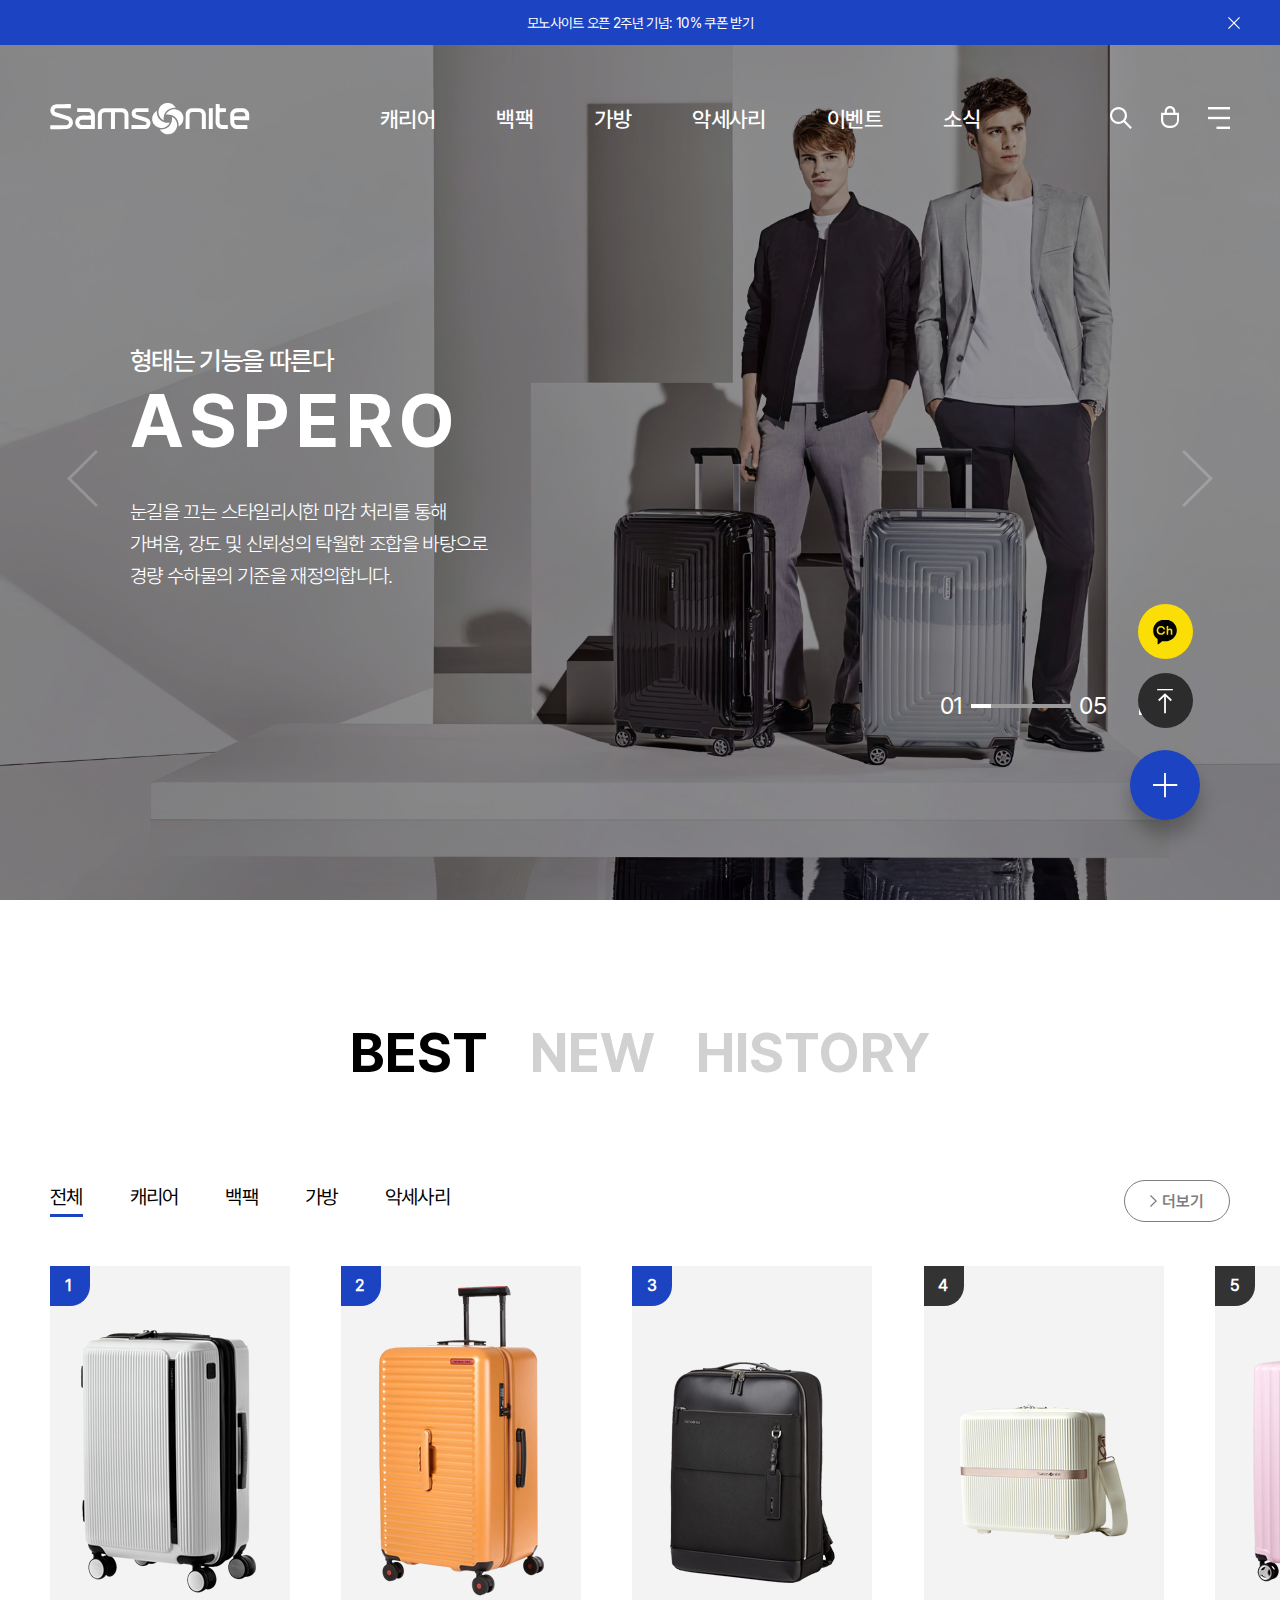
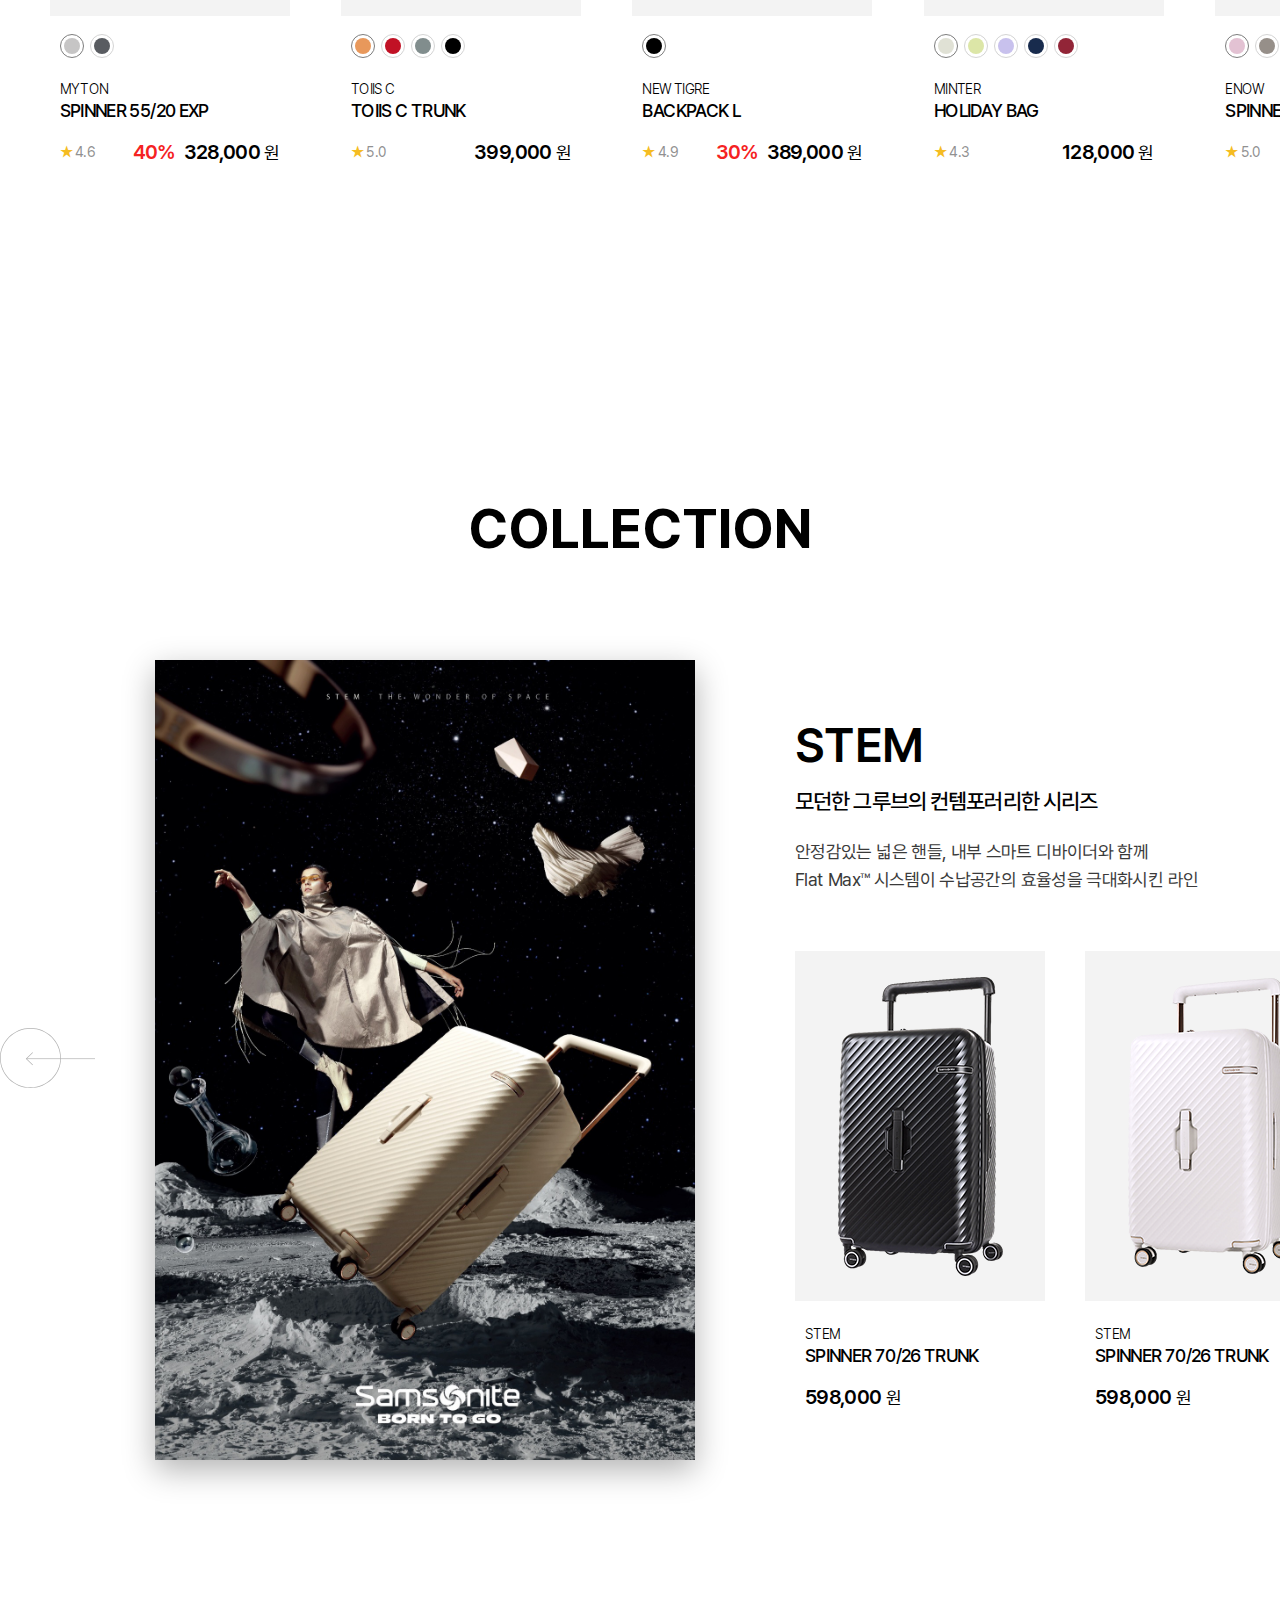
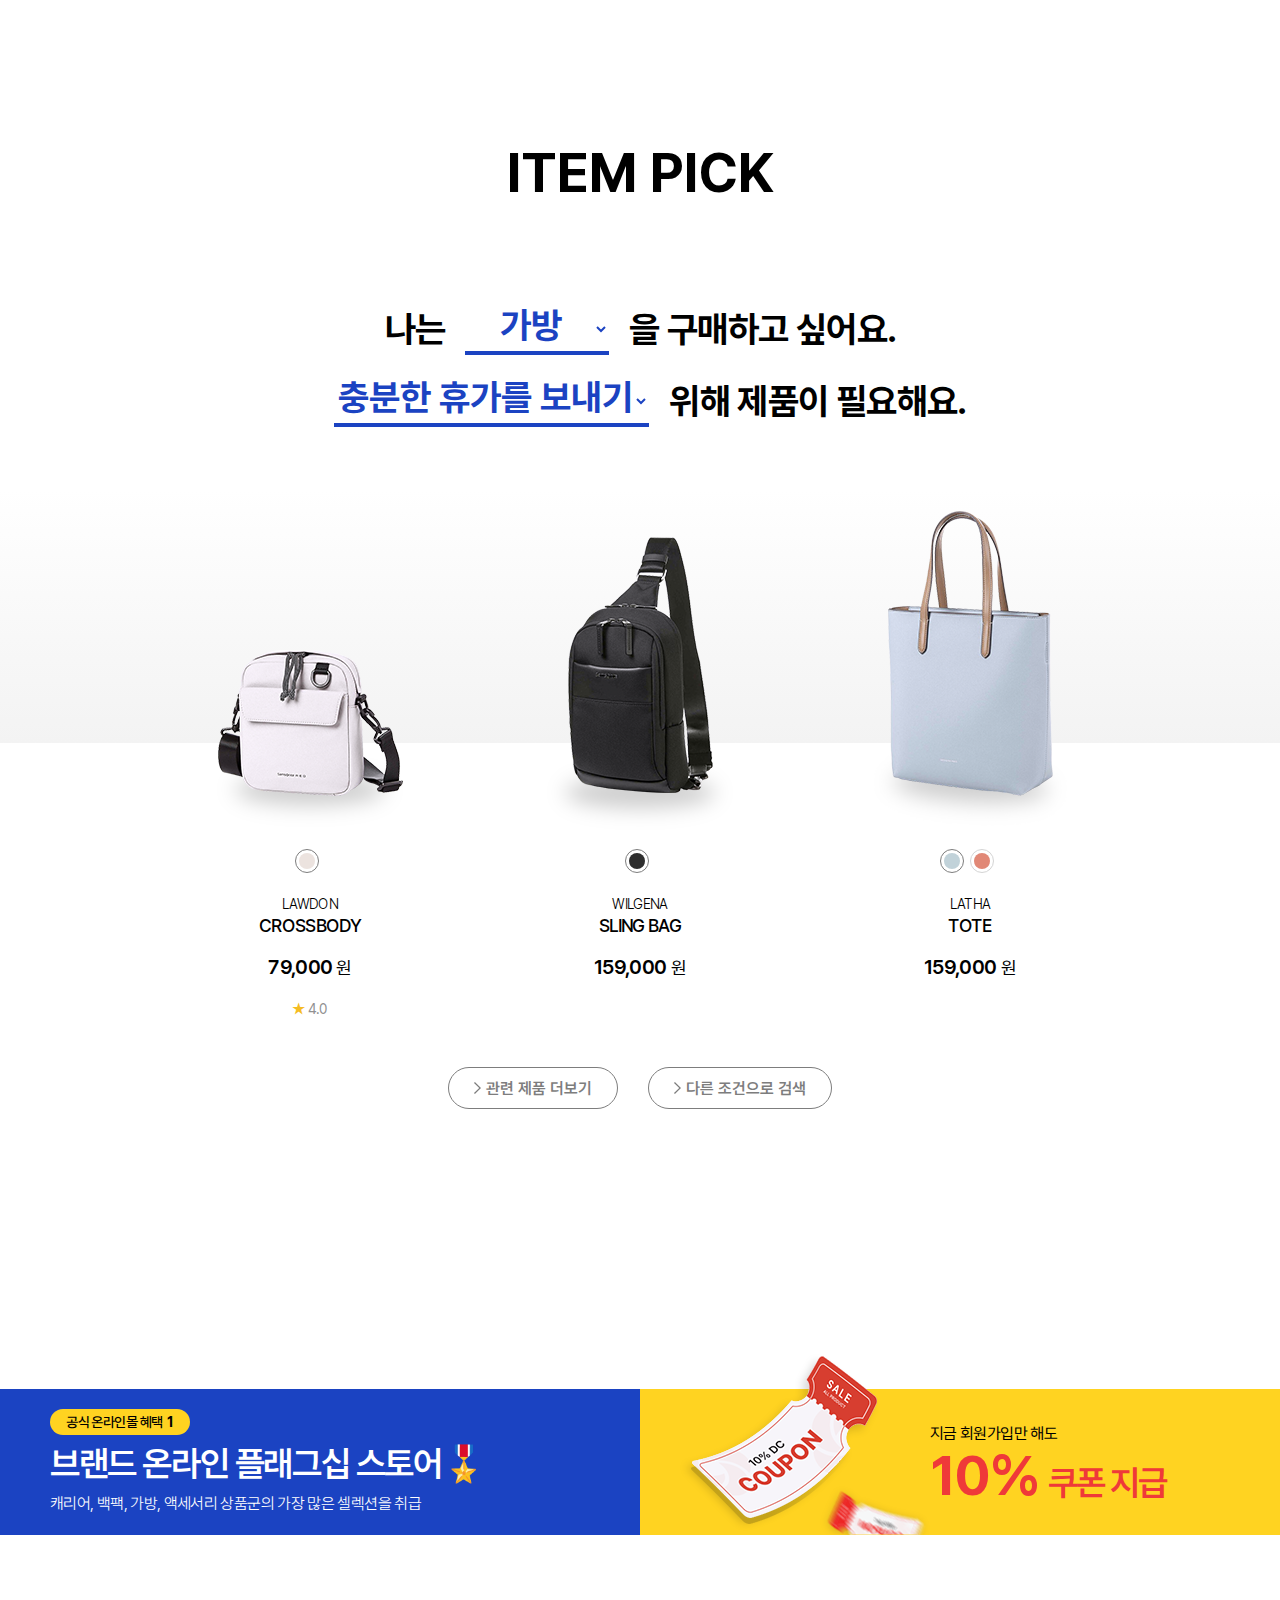
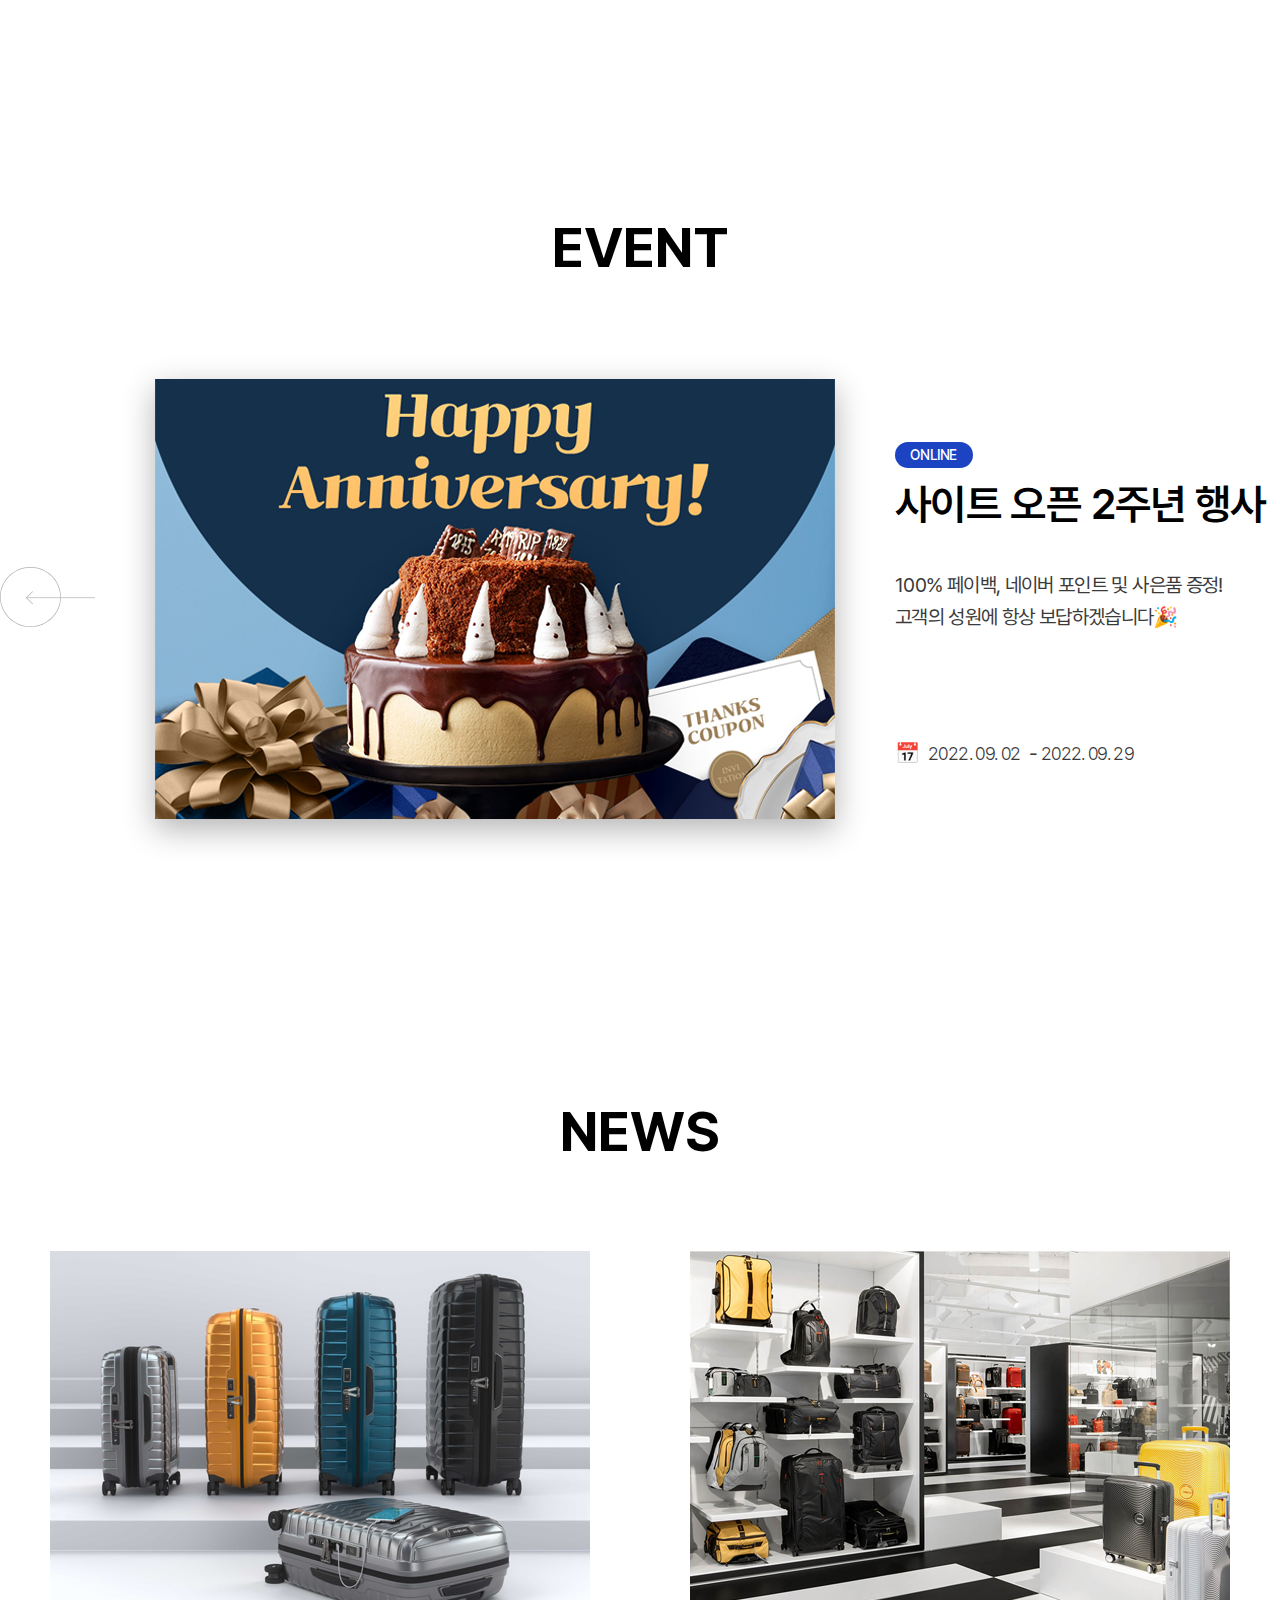
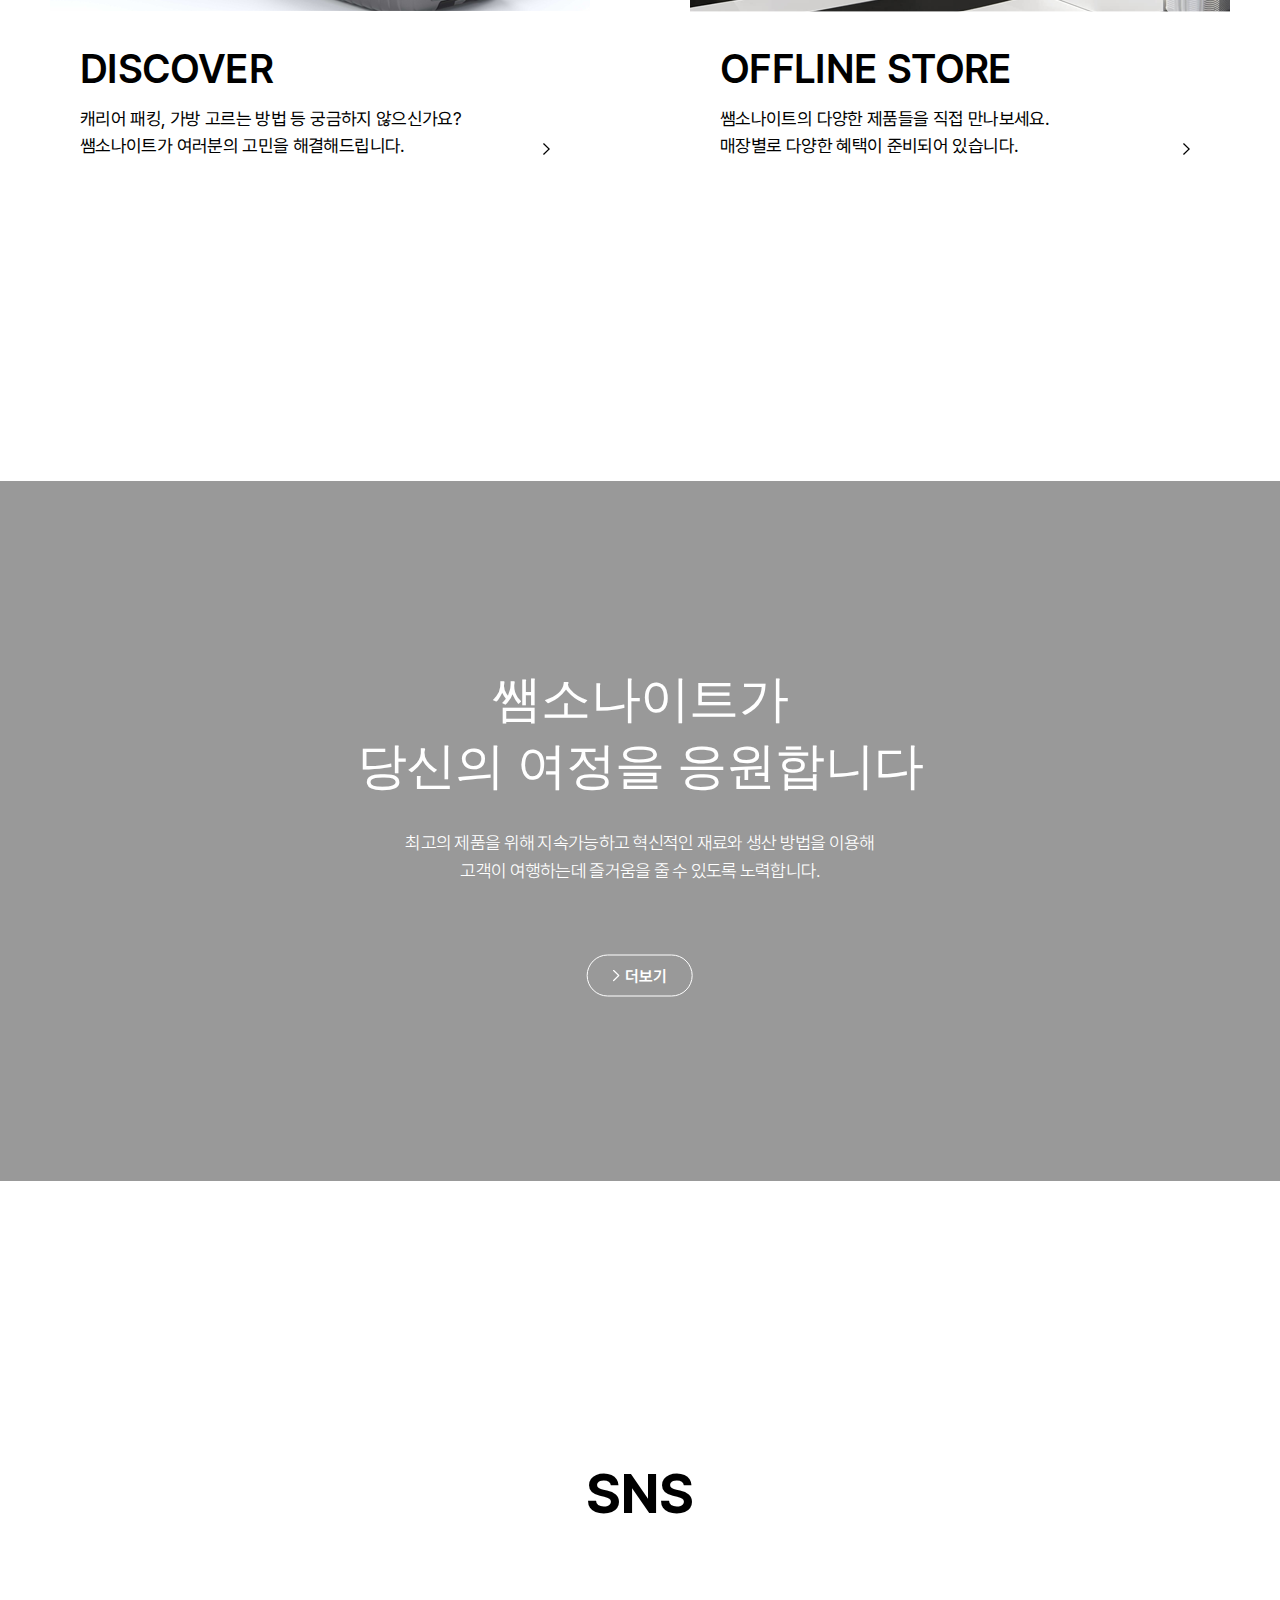
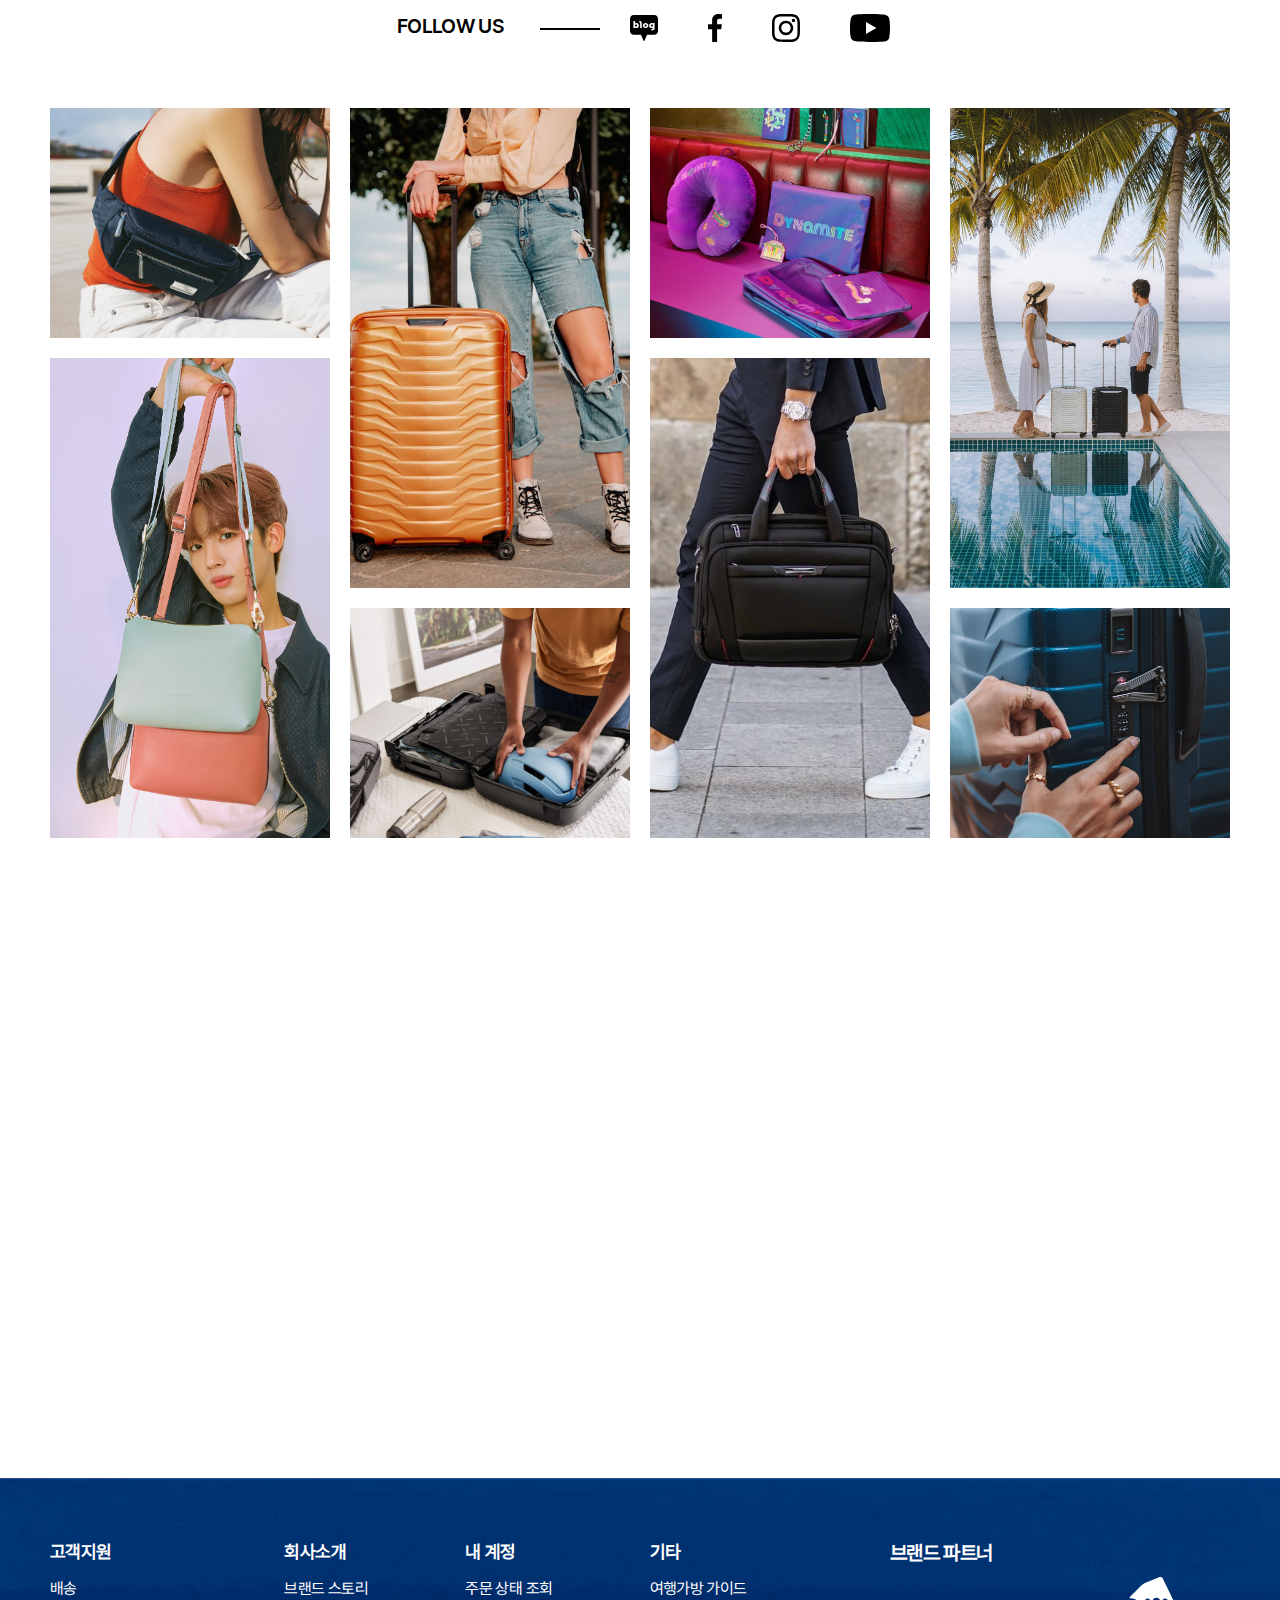
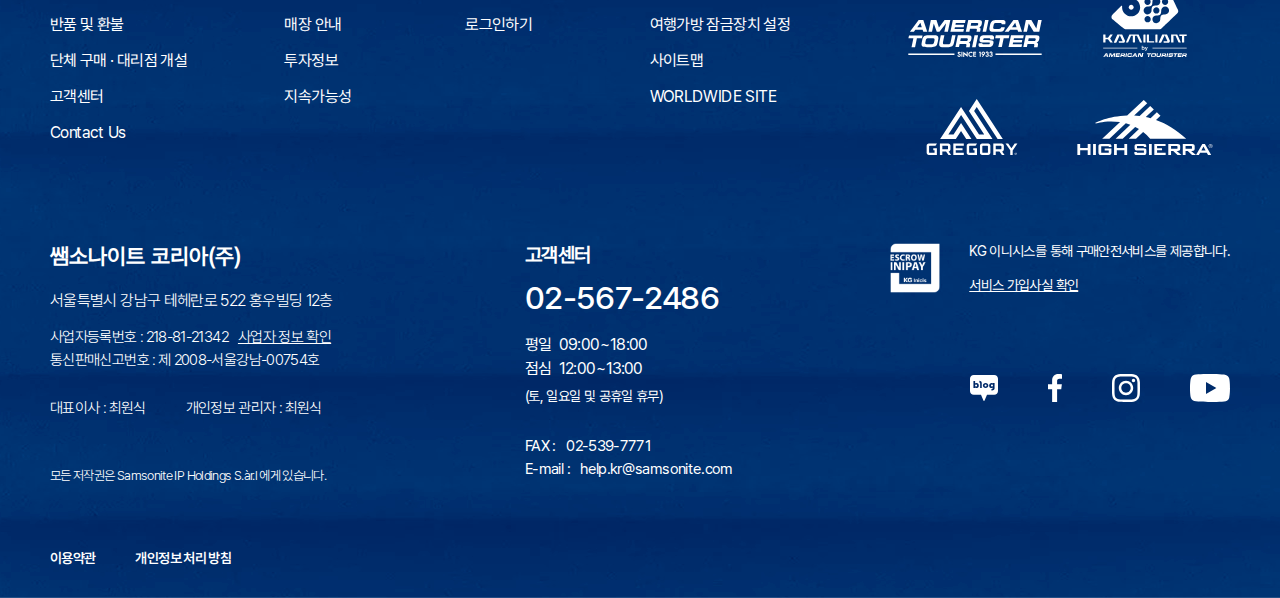
==== commit ef67ce1c: "스타일 보완 v1" ====
--- a/index.html
+++ b/index.html
@@ -7,25 +7,68 @@
     <link rel="stylesheet" type="text/css" href="./css/reset.css">
     <link rel="stylesheet" type="text/css" href="./css/samsonite.css">
     <link rel="icon" type="image/x-icon" href="./images/favicon.png">
-    <title>Samsonite Korea</title>
+    <script src="https://code.jquery.com/jquery-3.6.1.min.js"></script>
     <script>
+        $( document ).ready( function() {
+            
+            // 특정 위치에 도달하면 뉴스레터 영역 활성화
+            const newsOffset = $('.news-letter').offset();
+            $(window).on('scroll', function() {
+                if ($(document).scrollTop() > newsOffset.top - 1100) {
+                    $('.news-letter').css({"top":"0"});
+                    $('.news-letter .subscribe').css({"opacity":"1"});
+                    
+                } 
+            });
+
+            // 상단 팝업메뉴 닫기
+            $('.banner-close').click(function() {
+                $('.top-banner').addClass('hidden');
+            });
+
+            // 더보기 버튼 hover 시 배경색 및 화살표 색상 변경
+            $('.move-page .btn').hover(function() {
+                $(this).children().css({"filter" : "invert(100%) sepia(0%) saturate(7500%) hue-rotate(218deg) brightness(102%) contrast(105%)"});
+            });
+            $('.move-page .btn').mouseout(function() {
+                $(this).children().css({"filter" : "invert(49%) sepia(0%) saturate(1656%) hue-rotate(213deg) brightness(99%) contrast(92%)"});
+            });
+            
+            // 플로팅 버튼
+            $('.main-btn').click(function() {
+                // $(this).children().animate({rotate: '45deg'});
+                $('.top-btn').toggleClass('hidden');
+                $('.talk-btn').toggleClass('hidden');
+                // https://codepen.io/dsr/details/GEzdzN
+            });
+            
+            $('.inner').click(function() {
+                const imgTitle = $(this).attr('class');
+                const strArray = imgTitle.split(' ', 2); // strArray(1) = 파일제목
+                const origin = $(this).parents('.item-box').children('.item-view').children('.i-img').child('img');
+                
+                origin.addClass('hidden');
+                // alert(`<img src='./images/${strArray[1]}.png'>`);
+                origin.append(`<img src=./images/${strArray[1]}.png>`);
+            });
+        });
+
         function openPopup(url) { // 팝업창을 브라우저 크기를 파악해 정중앙에 띄움
+            const width = '800';
+            const height = '500';
+            let left = Math.round(window.screenX + (window.outerWidth/2) - (width/2));
+            let top = Math.round(window.screenY + (window.outerHeight/2) - (height/2));
 
-        const width = '800';
-        const height = '500';
-
-        let left = Math.round(window.screenX + (window.outerWidth/2) - (width/2));
-        let top = Math.round(window.screenY + (window.outerHeight/2) - (height/2));
-
-        return window.open(url, 'popup','width='+ width +', height='+ height +', left=' + left +',top=' + top);
+            return window.open(url, 'popup','width='+ width +', height='+ height +', left=' + left +', top=' + top);
         }
     </script>
+    <title>Samsonite Korea</title>
 </head>
 <body>
-    <div class="wrapper">
-        <header>
+    <div class="wrap">
+        <header id="top">
             <div class="main-slider">
-                <div class="banner-menu-wrapper">
+                <div class="banner-menu-wrap">
                     <div class="top-banner">
                         <div class="container">
                             <a href="" target="_blank" class="title">모노사이트 오픈 2주년 기념: 10% 쿠폰 받기</a>
@@ -60,7 +103,7 @@
                     </div>
                 </div>
                 <div class="container test">
-                    <div class="slide-con-wrapper">
+                    <div class="slide-con-wrap">
                         <div class="slide-des">
                             <span>형태는 기능을 따른다</span>
                             <h2>ASPERO</h2>
@@ -80,7 +123,7 @@
                         <button type="button"><img src="./images/pause.svg" alt="일시정지"></button>
                     </div>
                 </div>
-                <div class="slide-btn-wrapper">
+                <div class="slide-btn-wrap">
                     <div class="slide-btn prev">
                         <button type="button"><img src="./images/header-prev.svg"></button>
                     </div>
@@ -93,21 +136,21 @@
         <main>
             <section class="mainItem">
                 <h2>베스트 상품, 신상품, 이전에 본 상품</h2>
-                <div class="mainItem-wrapper">
+                <div class="mainItem-wrap">
                     <div class="container">
                         <div class="tabmenu">
                             <h3 class="selected">BEST</h3>
                             <h3>NEW</h3>
                             <h3>HISTORY</h3>
                         </div>
-                        <div class="category-more-wrapper">
+                        <div class="category-more-wrap">
                             <div class="category">
                                 <ul>
-                                    <li class="selected"><a href="">전체</a></li>
-                                    <li><a href="">캐리어</a></li>
-                                    <li><a href="">백팩</a></li>
-                                    <li><a href="">가방</a></li>
-                                    <li><a href="">악세사리</a></li>
+                                    <li class="selected">전체</li>
+                                    <li>캐리어</li>
+                                    <li>백팩</li>
+                                    <li>가방</li>
+                                    <li>악세사리</li>
                                 </ul>
                             </div>
                             <div class="move-page">
@@ -115,10 +158,10 @@
                             </div>
                         </div>
                     </div>
-                    <div class="blank-show-wrapper">
+                    <div class="blank-show-wrap">
                         <div class="blank-box"></div>
                         <div class="show-box">
-                            <div class="item-scroll-wrapper">
+                            <div class="item-scroll-wrap">
                                 <div class="item-box">
                                     <div class="item-view">
                                         <div class="i-label top">1</div>
@@ -128,8 +171,8 @@
                                     </div>
                                     <div class="item-des">
                                         <div class="i-color">
-                                            <div class="outer"><div class="inner b-1-1"><a href="">&nbsp;</a></div></div>
-                                            <div class="outer"><div class="inner b-1-2"><a href="">&nbsp;</a></div></div>
+                                            <div class="outer"><div class="inner b-1-1"><a href="" onclick="return false;">&nbsp;</a></div></div>
+                                            <div class="outer"><div class="inner b-1-2"><a href="" onclick="return false;">&nbsp;</a></div></div>
                                         </div>
                                         <div class="i-info">
                                             <div class="collection-title">
@@ -358,11 +401,11 @@
                 <div class="container">
                     <h3>COLLECTION</h3>
                 </div>
-                <div class="collection-wrapper flex">
+                <div class="collection-wrap flex">
                     <div><a href=""><img src="./images/section-prev.svg" alt="이전 컬렉션" class="prev-btn"></a></div>
                     <div class="poster-info flex">
                         <div class="c-poster">
-                            <img src="./images/collection_1_main.png" alt="STEM">
+                            <img src="./images/collection_1.png" alt="STEM">
                         </div>
                         <div class="c-info">
                             <div class="c-des">
@@ -409,12 +452,12 @@
                     <div><a href=""><img src="./images/section-next.svg" alt="다음 컬렉션" class="next-btn"></a></div>
                 </div>
             </section>
-            <section class="item-pick">
+            <section class="itemPick">
                 <h2>맞춤 검색</h2>
-                <div class="item-pick-wrapper">
+                <div class="itemPick-wrap">
                     <div class="container">
                         <h3>ITEM PICK</h3>
-                            <div class="condition-wrapper">
+                            <div class="condition-wrap">
                                 <div class="condition c1">
                                     <span>나는</span>
                                     <div class="condition-box">
@@ -438,7 +481,7 @@
                                     <span>위해 제품이 필요해요.</span>
                                 </div>
                             </div>
-                            <div class="condition-item-wrapper flex">
+                            <div class="condition-item-wrap flex">
                                 <div class="item-box">
                                     <div class="item-view">
                                         <div class="i-img">
@@ -515,10 +558,9 @@
                     <div class="gradient-bg"/>
                 </div>
             </section>
-
             <article class="banner">
                 <h2>BANNER</h2>
-                <div class="banner-wrapper">
+                <div class="banner-wrap">
                     <div class="banner-box left">
                         <div class="banner-container left">
                             <div class="benefit b1">
@@ -543,50 +585,52 @@
                             </div>
                         </div>
                     </div>
-                    <div class="banner-box right">
-                        <div class="banner-container right">
-                            <div class="coupon">
-                                <div class="coupon-img">
-                                    <img src="./images/discount-coupon.png" alt="쿠폰 아이콘" class="big-coupon">
-                                    <img src="./images/discount-coupon-mini.png" alt="쿠폰 아이콘" class="small-coupon">
-                                </div>
-                                <div class="coupon-des">
-                                    <p>지금 회원가입만 해도</p>
-                                    <h3>10%<strong>쿠폰 지급</strong></h3>
-                                </div>
-                            </div>
-                        </div>
-                    </div>
-                </div>
+                    <a href="https://www.samsonite.co.kr/register" target="_blank" class="member-join">
+                        <div class="banner-box right">
+                            <div class="banner-container right">
+                                <div class="coupon">
+                                    <div class="coupon-img">
+                                        <img src="./images/discount-coupon.png" alt="쿠폰 아이콘" class="big-coupon">
+                                        <img src="./images/discount-coupon-mini.png" alt="쿠폰 아이콘" class="small-coupon">
+                                    </div>
+                                    <div class="coupon-des">
+                                        <p>지금 회원가입만 해도</p>
+                                        <h3>10%<strong>쿠폰 지급</strong></h3>
+                                    </div>
+                                </div>
+                            </div>
+                        </div>
+                    </a>
             </article>
-
             <section class="event">
                 <h2>이벤트</h2>
                 <div class="container">
                     <h3>EVENT</h3>
                 </div>
-                <div class="event-wrapper">
+                <div class="event-wrap">
                         <div><a href=""><img src="./images/section-prev.svg" alt="이전 이벤트" class="prev-btn"></a></div>
                         <div class="event-box flex">
                             <div class="e-poster">
-                                <a href=""><img src="./images/event_1.png" alt="사이트 오픈 2주년 행사"></a>
+                                <a href="https://www.samsonite.co.kr/promotion/soev_22_2ndanniversary" target="_blank"><img src="./images/event_1.png" alt="사이트 오픈 2주년 행사"></a>
                             </div>
                             <div class="e-info">
                                 <span>ONLINE</span>
                                 <h4>사이트 오픈 2주년 행사</h4>
                                 <p>100% 페이백, 네이버 포인트 및 사은품 증정!<br>고객의 성원에 항상 보답하겠습니다🎉</p>
-                                <time>📅&nbsp;&nbsp;<span class="start-date">2022. 09. 02</span>&nbsp;-&nbsp;<span class="end-date">09. 29</span></time>
+                                <p>
+                                    📅&nbsp;&nbsp;<time datetime="2022-09-02" class="start-date">2022. 09. 02</time>
+                                    &nbsp;-&nbsp;<time datetime="2022-09-29" class="end-date">2022. 09. 29<time>
+                                </p>
                             </div>
                         </div>
                         <div><a href=""><img src="./images/section-next.svg" alt="다음 이벤트" class="next-btn"></a></div>
                     </div>
             </section>
-
             <section class="news">
                 <h2>뉴스(팁 & 매장안내)</h2>
                 <div class="container">
                     <h3>NEWS</h3>
-                    <div class="news-wrapper flex">
+                    <div class="news-wrap flex">
                         <a href="https://www.samsonite.co.kr/art-of-packing.html" target="_blank" class="discover">
                             <div class="news-box">
                                 <div class="news-img">
@@ -624,7 +668,7 @@
             </section>
             <section class="brandStory">
                 <h2>브랜드 스토리</h2>
-                <div class="brandStory-wrapper">
+                <div class="brandStory-wrap">
                     <div class="brand-des">
                         <h3>쌤소나이트가<br>당신의 여정을 응원합니다</h3>
                         <p>최고의 제품을 위해 지속가능하고 혁신적인 재료와 생산 방법을 이용해<br>고객이 여행하는데 즐거움을 줄 수 있도록 노력합니다.</p>
@@ -638,7 +682,7 @@
                 <h2>소셜네트워크</h2>
                 <div class="container">
                     <h3>SNS</h3>
-                    <div class="sns-wrapper">
+                    <div class="sns-wrap">
                         <div class="sns-box">
                             <div class="text"><span>FOLLOW US</span></div>
                             <div class="line">
@@ -667,19 +711,19 @@
             </section>
         </main>
         <footer>
-            <div class="footer-wrapper">
+            <div class="footer-wrap">
                 <div class="news-letter">
                     <form name="subscribe" class="subscribe" action="#">
                         <h2>쌤소나이트의 최신 소식을 받아보세요</h2>
                         <div class="email-box">
                             <input type="email" placeholder="ex) id@samsonite.co.kr">
-                            <button>JOIN</button>
+                            <button></button>
                         </div>
                     </form>
                 </div>
                 <div class="company">
                     <div class="container">
-                        <div class="company-wrapper">
+                        <div class="company-wrap">
                             <div class="row-1 flex">
                                 <div class="all-menu flex">
                                     <div class="m1">
@@ -711,10 +755,10 @@
                                     <div class="m4">
                                         <h5>기타</h5>
                                         <ul>
+                                            <li><a href="">여행가방 가이드</a></li>
+                                            <li><a href="">여행가방 잠금장치 설정</a></li>
                                             <li><a href="">사이트맵</a></li>
-                                            <li><a href="">여행가방 잠금장치 설정</a></li>
                                             <li><a href="">WORLDWIDE SITE</a></li>
-                                            <li><a href="">여행가방 가이드</a></li>
                                         </ul>
                                     </div>
                                 </div>
@@ -770,8 +814,8 @@
                             </div>
                             <div class="row-3 flex">
                                 <ul class="flex">
-                                    <li><a href="">이용약관</a></li>
-                                    <li><a href="">개인정보 처리 방침</a></li>
+                                    <li><a href="https://www.samsonite.co.kr/privacy-policy.html" target="_blank">이용약관</a></li>
+                                    <li><a href="https://www.samsonite.co.kr/personal-information-collection-statement.html" target="_blank">개인정보 처리 방침</a></li>
                                 </ul>
                             </div>
                         </div>
@@ -779,6 +823,17 @@
                 </div>
             </div>
         </footer>
-    </div> <!-- wrapper -->
+        <div class="floating-btn">
+            <a class="main-btn"><img src="./images/plus.svg" alt="플로팅 메뉴"></a>
+            <ul class="inside-box">
+                <li>
+                    <a href="https://api.happytalk.io/api/kakao/chat_open?yid=%40%EC%8C%A4%EC%86%8C%EB%82%98%EC%9D%B4%ED%8A%B8%EA%B3%B5%EC%8B%9D%EC%98%A8%EB%9D%BC%EC%9D%B8%EB%AA%B0&site_id=1000216913&category_id=66035&division_id=66036" target="_blank" class="talk-btn"><img src="./images/talk.svg" alt="문의하기"></a>
+                </li>
+                <li>
+                    <a href="#top" class="top-btn"><img src="./images/top.svg" alt="위로가기"></a>
+                </li>
+            </ul>
+        </div>
+    </div> <!-- wrap -->
 </body>
 </html>--- a/css/samsonite.css
+++ b/css/samsonite.css
@@ -1,8 +1,7 @@
 @charset "utf-8";
 
-
 /* 공통 */
-.wrapper { 
+.wrap { 
     width: 100%; 
     overflow: hidden;
 }
@@ -37,10 +36,9 @@
     height: 12px;
 }
 
-
 /* 더보기 회색 화살표 */
 .mainItem .more-arrow,
-.item-pick .more-arrow {
+.itemPick .more-arrow {
     filter: invert(49%) sepia(0%) saturate(1656%) hue-rotate(213deg) brightness(99%) contrast(92%);
 }
 
@@ -72,10 +70,18 @@
     font: 16px 'Pretendard-SemiBold';
     border: 1px solid #7d7d7d;
     border-radius: 30px;
+    transition: 0.5s;
+}
+
+.move-page .btn:hover {
+    color: #fff;
+    border: 1px solid #1b43c2;
+    background-color: #1b43c2;
 }
 
 .move-page .btn img {
     margin-right: 5px;
+    transition: 0.5s;
 }
 
 .move-page .btn.another { margin-left: 30px; }
@@ -102,7 +108,7 @@
 
 
 /* 헤더 배너, 메뉴 */
-.banner-menu-wrapper {
+.banner-menu-wrap {
     position: relative;
     height: 165px;
 }
@@ -128,6 +134,7 @@
     position: absolute;
     top: 17px;
     right: 0;
+    height: 12px;
     border: 0;
     background-color: transparent;
 }
@@ -218,9 +225,9 @@
     position: absolute;
     right: calc((100% - 1200px) / 2);
     bottom: 185px;
-    width: 220px;
+    width: 300px;
     height: 20px;
-    padding-right: 10px;
+    padding-right: 90px; /* 컨테이너 기본여백 10px 포함 */
 }
 
 .slide-paging .num {
@@ -267,18 +274,18 @@
 
 
 /* 베스트 상품, 신상품, 최근에 본 상품 */
-.blank-show-wrapper {
+.blank-show-wrap {
     display: flex; 
     width: 100%;
     height: 550px;
 }
 
-.blank-show-wrapper .blank-box {
+.blank-show-wrap .blank-box {
     width: calc((100% - 1200px) / 2 + 10px);  /* container의 한쪽 margin 값 + container의 한쪽 padding 값 */
     height: 100%;
 }
 
-.blank-show-wrapper .show-box {
+.blank-show-wrap .show-box {
     width: calc(100% - (100% - 1200px) / 2); /* 전체 크기 - blank_box */
     height: 100%; 
     padding-right: 51.42857142857143px; /* flex 사이 gap만큼 마지막 item에도 동일한 gap 추가, 2280px - (240px * 8) / 7) */
@@ -306,7 +313,7 @@
     color: #000000;
 }
 
-.category-more-wrapper {
+.category-more-wrap {
     display: flex;
     justify-content: space-between;
     align-items: center;
@@ -317,45 +324,45 @@
     /* background-color: aquamarine; */
 }
 
-.category-more-wrapper .category ul {
+.category-more-wrap .category ul {
     display: flex;
     justify-content: space-between;
     width: 400px;
 }
 
-.category-more-wrapper .category li { font-size: 20px; }
-
-.category-more-wrapper .category .selected {
+.category-more-wrap .category li { font-size: 20px; }
+
+.category-more-wrap .category .selected {
     padding-bottom: 5px;
     border-bottom: 3px solid #1b43c2;
 }
 
-.category-more-wrapper .category a:hover,
-.category-more-wrapper .category .selected a {
+.category-more-wrap .category a:hover,
+.category-more-wrap .category .selected a {
     font-family: 'Pretendard-SemiBold';
     color: #1b43c2;
 }
 
-.item-scroll-wrapper {
+.item-scroll-wrap {
     display: flex;
     justify-content: space-between;
     width: 2280px;
     height: 497px;
 }
 
-.item-scroll-wrapper .item-box {
+.item-scroll-wrap .item-box {
     width: 240px;
     height: 497px;
 }
 
-.item-scroll-wrapper .item-view {
+.item-scroll-wrap .item-view {
     position: relative;
     width: 100%;
     height: 350px;
     background-color: #f3f3f3;
 }
 
-.item-scroll-wrapper .i-label {
+.item-scroll-wrap .i-label {
     position: absolute;
     width: 40px;
     height: 40px;
@@ -368,11 +375,11 @@
     background-color: #333333;
 }
 
-.item-scroll-wrapper .i-label.top {
+.item-scroll-wrap .i-label.top {
     background-color: #1b43c2;
 }
 
-.item-scroll-wrapper .item-des {
+.item-scroll-wrap .item-des {
     width: 100%;
     height: 147px;
     /* background-color: coral; */
@@ -505,7 +512,8 @@
     background-color: #000000;
 }
 
-.poster-info, .event-box {
+.poster-info, 
+.event-box {
     width: 1200px;
     padding: 0 10px;
 }
@@ -518,6 +526,7 @@
 
 .poster-info .c-poster {
     box-shadow: 0px 10px 30px 0px rgba(0, 0, 0, 0.3);
+    overflow: hidden;
 }
 
 .c-info .c-des {
@@ -570,14 +579,14 @@
 }
 
 
-.collection-wrapper {
+.collection-wrap {
     align-items: center;
     width: 1490px;
     height: 800px;
     margin: 99px auto 0;
 }
 
-.condition-wrapper {
+.condition-wrap {
     margin-top: 98px;
 }
 
@@ -604,39 +613,39 @@
     background-color: transparent;
 }
 
-.condition-item-wrapper {
+.condition-item-wrap {
     width: 900px;
     height: 534px;
     margin: 54px auto 52px;
     z-index: 1;
 }
 
-.condition-item-wrapper .item-box {
+.condition-item-wrap .item-box {
     width: 240px;
     height: 518px;
 }
 
-.condition-item-wrapper .item-box .item-view {
+.condition-item-wrap .item-box .item-view {
     position: relative;
     width: 100%;
     height: 350px;
 }
 
-.condition-item-wrapper .item-box .item-des {
+.condition-item-wrap .item-box .item-des {
     width: 100%;
     height: 185px;
     padding: 18px 10px 0;
     text-align: center;
 }
-.condition-item-wrapper .item-box .item-des .i-color {
+.condition-item-wrap .item-box .item-des .i-color {
     justify-content: center;
 }
 
-.condition-item-wrapper .percent-price {
+.condition-item-wrap .percent-price {
     margin-top: 19px;
 }
 
-.condition-item-wrapper .star-score {
+.condition-item-wrap .star-score {
     margin-top: 22px;
 }
 
@@ -646,11 +655,11 @@
 .i-color .inner.p-3-2 { background-color: #e18876; }
 
 
-.item-pick-wrapper {
-    position: relative;
-}
-
-.item-pick .gradient-bg {
+.itemPick-wrap {
+    position: relative;
+}
+
+.itemPick .gradient-bg {
     position: absolute;
     top: 350px;
     width: 100%;
@@ -661,16 +670,16 @@
 
 
 /* 배너 */
-.banner-wrapper {
-    display: flex;
-    align-items: flex-end;
+.banner-wrap {
+    position: relative;
+    display: flex;
     width: 100%;
     height: 146px;
     background-color: #ffd321;
 }
 
-.banner-wrapper .banner-box {
-    position: relative;
+.banner-wrap .banner-box {
+    position: absolute;
     width: 50%;
     height: 100%;
 }
@@ -682,6 +691,7 @@
 
 /* 좌측 배너 */
 .banner-box.left {
+    left: 0;
     background: #1b43c2;
 }
 
@@ -733,8 +743,16 @@
 
 
 /* 우측 배너 */
-.banner-wrapper .banner-box.right {
-    height: 195px;
+.member-join {
+    position: absolute;
+    top: 0;
+    right: 0;
+    width: 50%;
+    height: 100%;
+}
+.banner-box.right {
+    width: 590px;
+    background: #ffd321;
 }
 
 .banner-box .banner-container.right {
@@ -778,7 +796,7 @@
 
 
 /* 이벤트 */
-.event-wrapper {
+.event-wrap {
     display: flex;
     justify-content: space-between;
     align-items: center;
@@ -790,10 +808,19 @@
 .event-box .e-poster {
     width: 680px;
     height: 440px;
-}
-
-.event-box .e-poster {
     box-shadow: 0px 10px 30px 0px rgba(0, 0, 0, 0.3);
+    overflow: hidden;
+}
+
+.poster-info .c-poster img,
+.event-box .e-poster img {
+    height: 100%;
+    transition: 0.5s;
+}
+
+.poster-info .c-poster img:hover,
+.event-box .e-poster img:hover {
+    transform: scale(1.5);
 }
 
 .event-box .e-info {
@@ -841,11 +868,11 @@
 
 
 /* 소식 */
-.news-wrapper {
+.news-wrap {
     margin-top: 87px;
 }
 
-.news-wrapper .news-box {
+.news-wrap .news-box {
     width: 540px;
     height: 550px;
 }
@@ -875,14 +902,21 @@
     line-height: 27px;
 }
 
-.discover:hover, .store:hover {
-    position: relative;
-    top: -20px;
+.news-wrap a:hover {
+    position: relative;
     box-shadow: 0px 10px 30px 0px rgba(0, 0, 0, 0.2);
-}
+    animation: upbox 0.5s;
+    animation-fill-mode: forwards; /* 애니메이션 마지막 상태 유지 */
+}
+
+@keyframes upbox {
+    from { top: 0; }
+    to { top: -20px; }
+}
+
 
 /* 브랜드 스토리 */
-.brandStory-wrapper {
+.brandStory-wrap {
     position: relative;
     width: 100%;
     height: 700px;
@@ -892,7 +926,7 @@
     background-attachment: fixed;
 }
 
-.brandStory-wrapper::before {
+.brandStory-wrap::before {
     content: '';
     position: absolute;
     left: 0;
@@ -929,8 +963,13 @@
 .brand-des .move-page .btn.more {
     color: #ffffff;
     border: 1px solid #ffffff;
-}
-
+    transition: 0.25s;
+}
+
+.brand-des .move-page .btn.more:hover {
+    transform: scale(1.2);
+    background-color: rgba(255,255,255, 0.3);
+}
 .brand-des .move-page .more-arrow {
     filter: invert(100%) sepia(0%) saturate(7500%) hue-rotate(218deg) brightness(102%) contrast(105%);
 }
@@ -1058,7 +1097,7 @@
 }
 
 /* footer */
-.footer-wrapper {
+.footer-wrap {
     position: relative;
     width: 100%;
     height: 1080px;
@@ -1069,12 +1108,13 @@
 .news-letter {
     position: absolute;
     left: 50%;
-    top: 0;
+    top: 400px;
     transform: translateX(-50%);
     width: 820px;
     height: 385px;
     margin: 0 auto;
     background: url('../images/luggage-handle.png') center no-repeat;
+    transition: 1.5s;
 }
 
 .news-letter .subscribe {
@@ -1083,6 +1123,8 @@
     left: 50%;
     transform: translate(-50%, -65%);
     text-align: center;
+    opacity: 0;
+    transition: 4s;
 }
 
 .news-letter .subscribe h2 {
@@ -1096,25 +1138,28 @@
 
 .news-letter .email-box input[type="email"] {
     width: 380px;
-    padding: 15px 110px 15px 20px;
-    border: 1px solid #7d7d7d;
-    border-top-left-radius: 15px;
-    border-top-right-radius: 15px;
+    padding: 15px 68px 15px 20px;
+    border: 0;
+    border-bottom: 1px solid #7d7d7d;
 }
 
 .news-letter .email-box button {
     position: absolute;
-    width: 90px;
+    width: 50px;
     height: 40px;
     margin: auto 0;
     top: 0;
     bottom: 0;
+    right: 20px;
+    background: url('../images/join-arrow.svg') no-repeat;
+    background-color: transparent;
+    background-size: 21px 14px;
+    background-position: 50%;
+}
+
+.news-letter .email-box button:hover {
     right: 10px;
-    color: #ffffff;
-    background-color: #1b43c2;
-    border-top-right-radius: 12px;
-}
-
+}
 
 /* 전체메뉴, 브랜드파트너, 회사정보, 고객센터, 이니시스 등 (캐리어 바디) */
 .company {
@@ -1129,7 +1174,7 @@
     color: white;
 }
 
-.company-wrapper {
+.company-wrap {
     position: relative;
     width: 100%;
     height: 720px;
@@ -1264,6 +1309,10 @@
     margin-left: 10px;
 }
 
+.row-2 .samsonite-info .c-num a:hover,
+.row-2 .inicis-sns a:hover {
+    color: #ffd321;
+}
 .row-2 .samsonite-info .s-num {
     margin-bottom: 30px;
 }
@@ -1355,4 +1404,55 @@
 
 .row-3 a {
     font: 14px 'Pretendard-SemiBold';
+}
+
+.floating-btn {
+    display: flex;
+    flex-direction: column-reverse;
+    align-items: center;
+    position: fixed;
+    right: 80px;
+    bottom: 80px;
+}
+
+.floating-btn a {
+    position: relative;
+    width: 55px;
+    height: 55px;
+    border-radius: 50%;
+    text-align: center;
+}
+
+.floating-btn .main-btn {
+    width: 70px;
+    height: 70px;
+    margin-top: 8px;
+    box-shadow: 0px 15px 18px 0px rgba(0, 0, 0, 0.25);
+    background-color: #1b43c2;
+    transition: 0.25s;
+}
+
+.floating-btn a img {
+    position: absolute;
+    left: 50%;
+    top: 50%;
+    transform: translate(-50%, -50%);
+    width: 25px;
+    height: 25px;
+}
+
+.floating-btn .main-btn:hover {
+    transform: scale(1.15);
+}
+
+.floating-btn .inside-box li {
+    margin-bottom: 10px;
+}
+
+.floating-btn .inside-box .top-btn {
+    background-color: #2c2c2c;
+}
+
+.floating-btn .inside-box .talk-btn {
+    background-color: #fcde07;
 }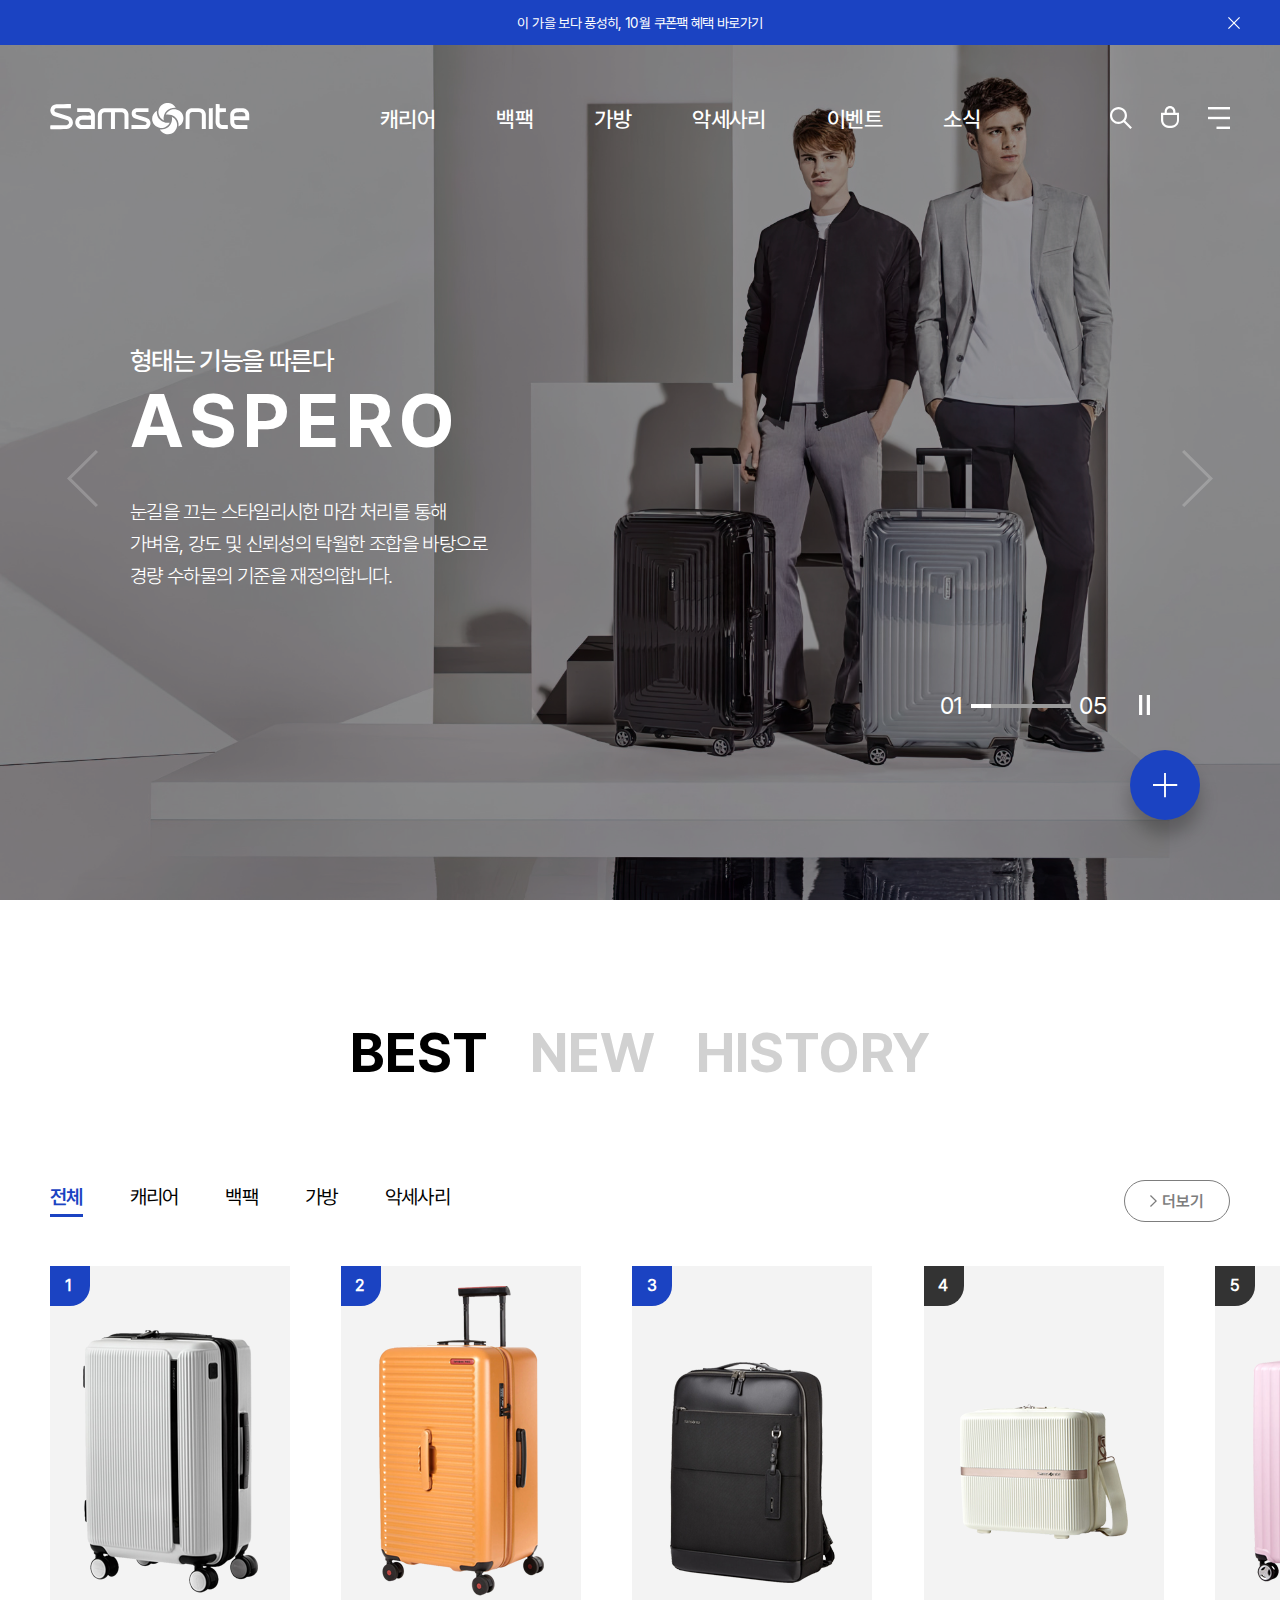
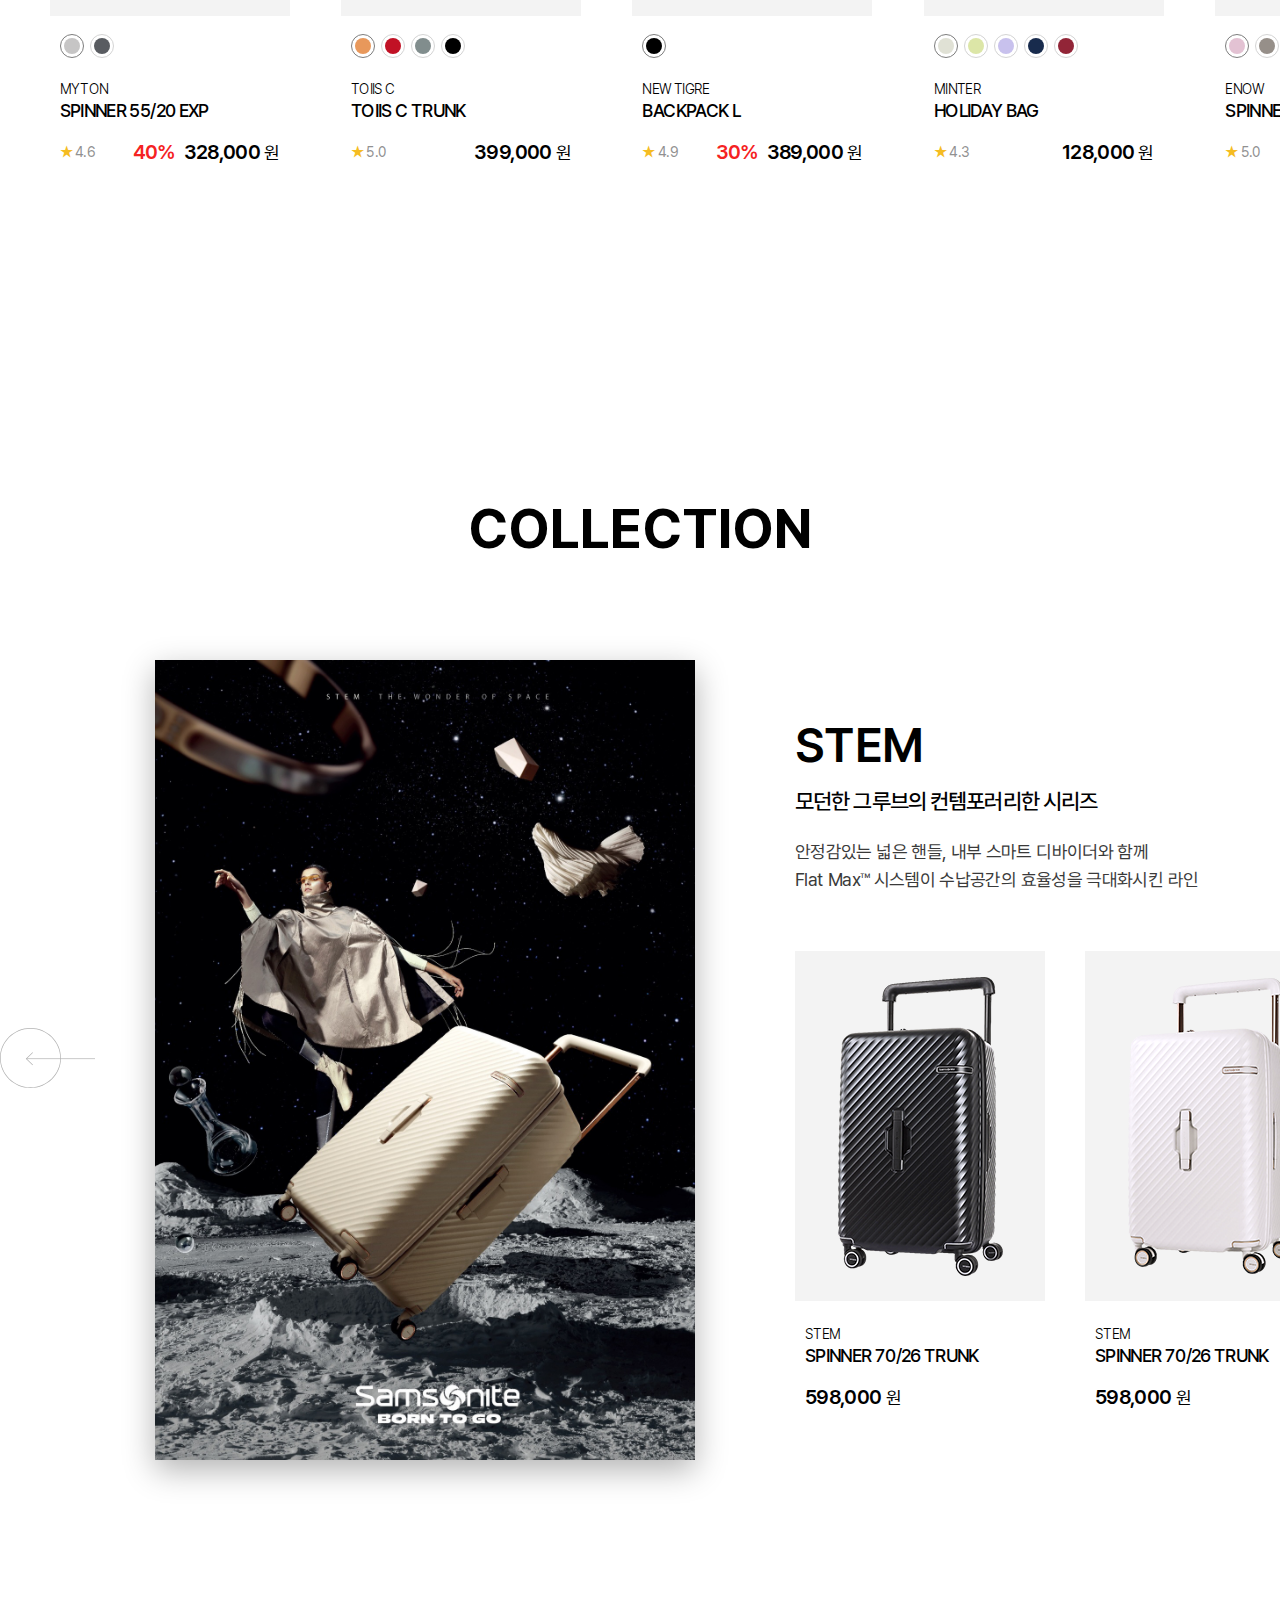
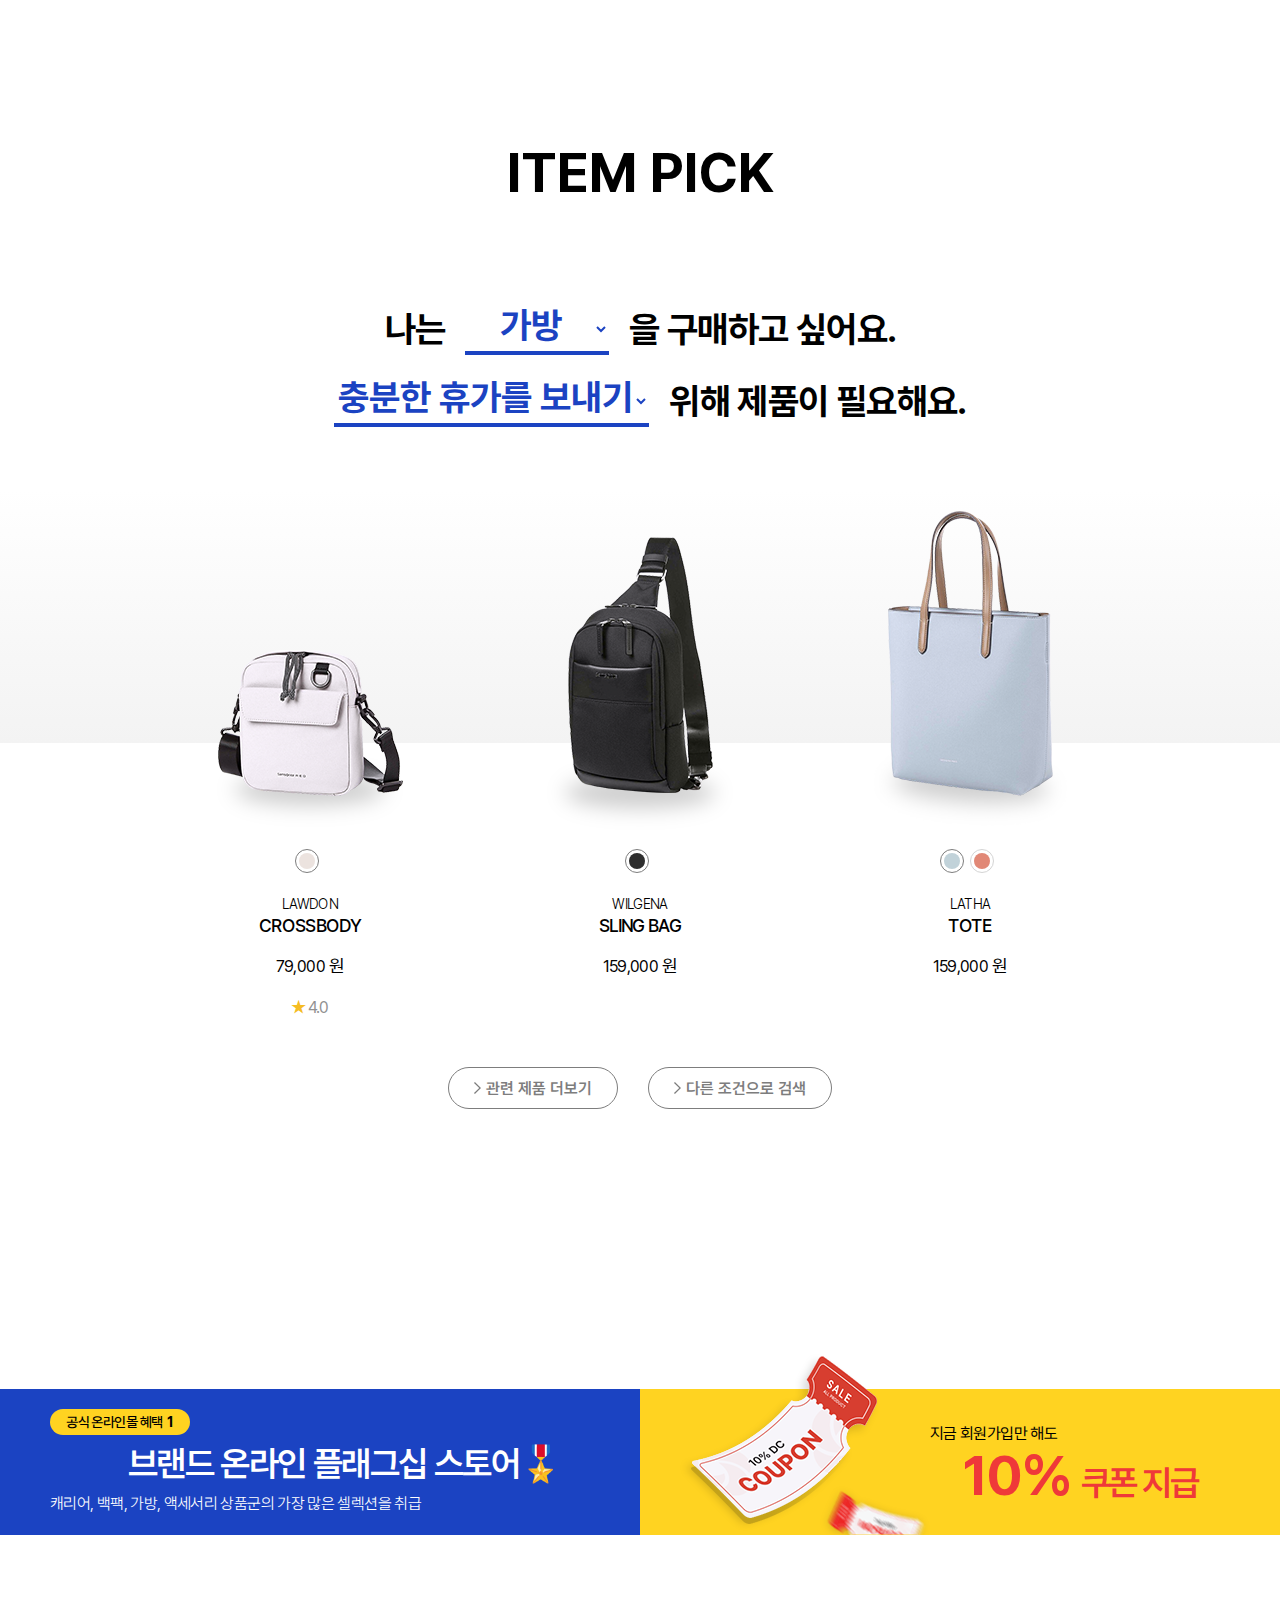
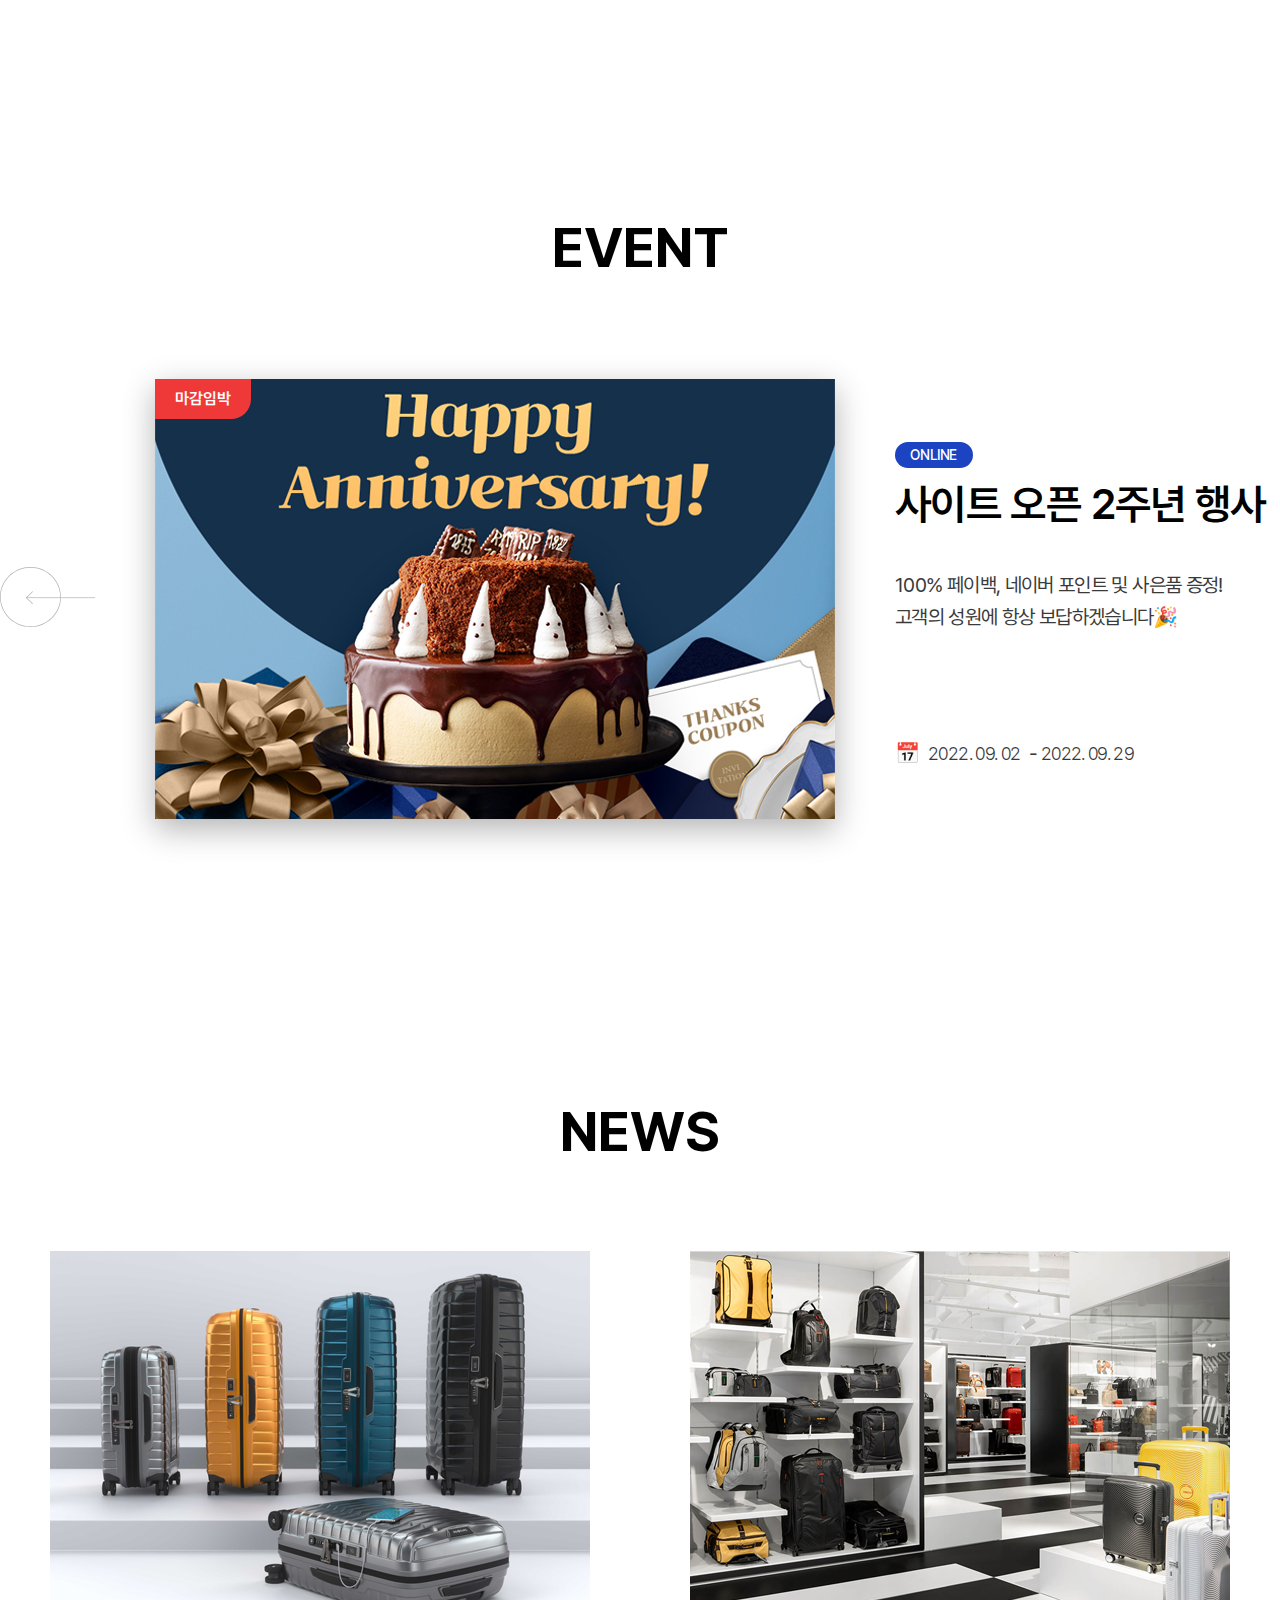
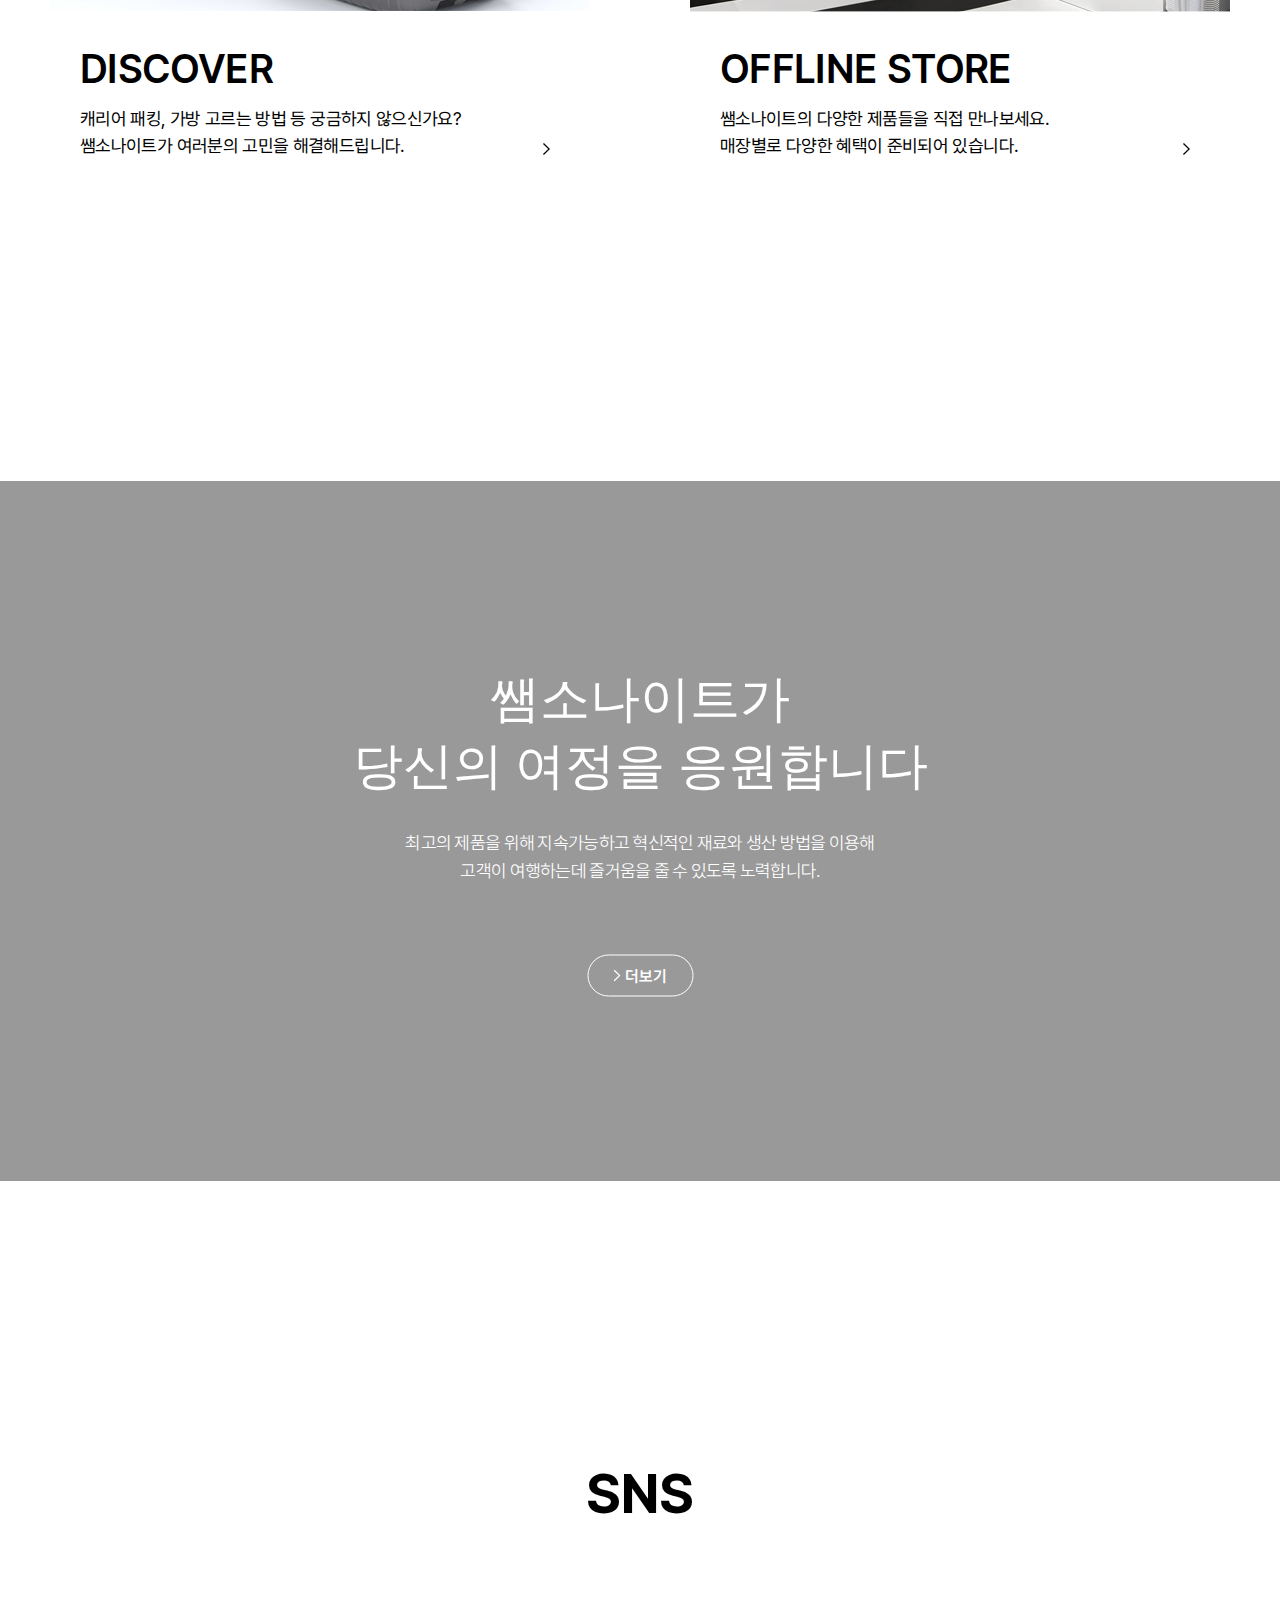
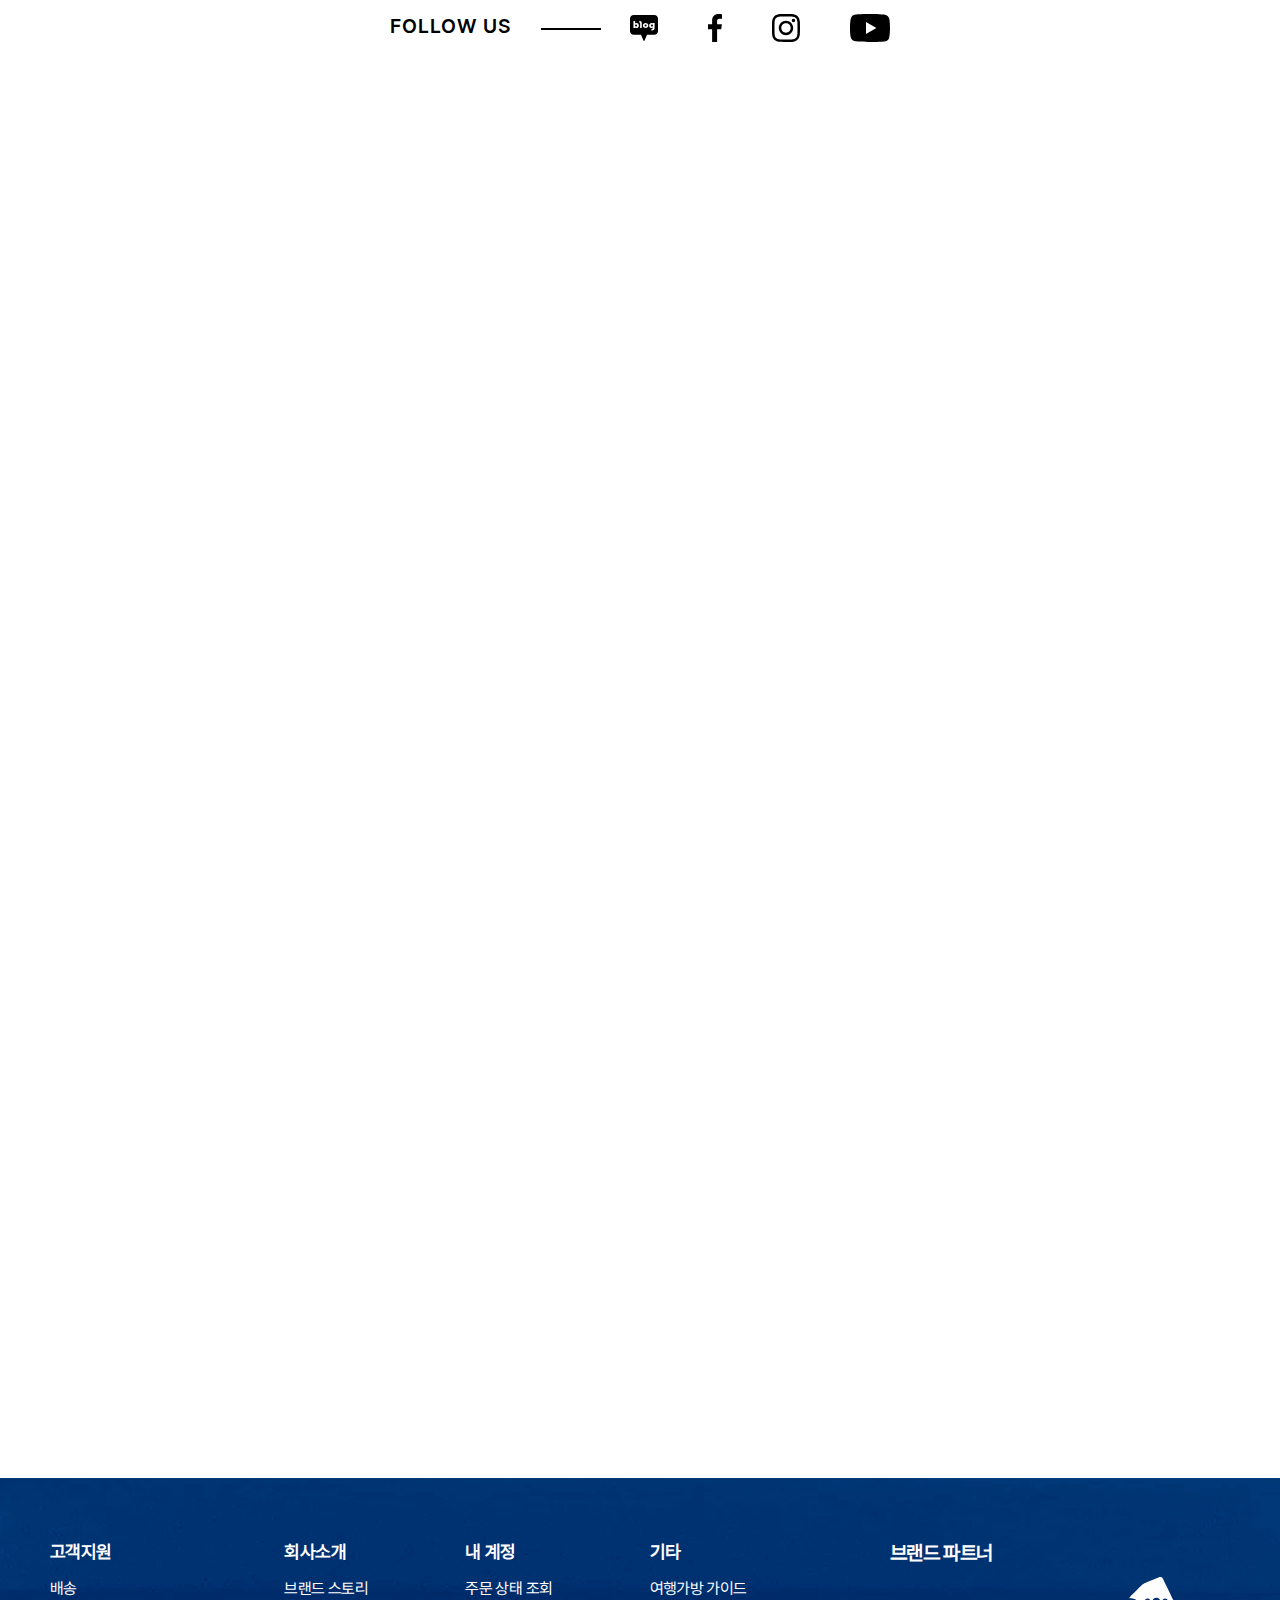
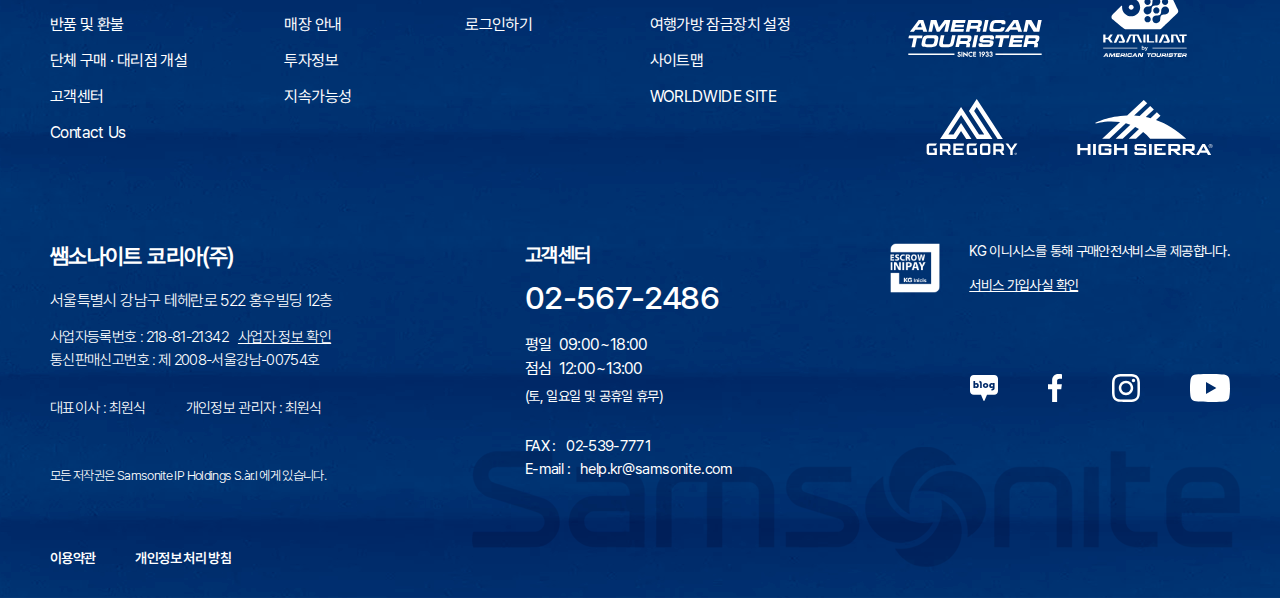
==== commit 29c01ef9: "스타일 보완 v2" ====
--- a/index.html
+++ b/index.html
@@ -1,67 +1,15 @@
 <!DOCTYPE html>
 <html lang="ko">
 <head>
+    <base target="_blank" rel="noopener">
     <meta charset="UTF-8">
     <meta http-equiv="X-UA-Compatible" content="IE=edge">
     <meta name="viewport" content="width=device-width, initial-scale=1.0">
     <link rel="stylesheet" type="text/css" href="./css/reset.css">
     <link rel="stylesheet" type="text/css" href="./css/samsonite.css">
     <link rel="icon" type="image/x-icon" href="./images/favicon.png">
-    <script src="https://code.jquery.com/jquery-3.6.1.min.js"></script>
-    <script>
-        $( document ).ready( function() {
-            
-            // 특정 위치에 도달하면 뉴스레터 영역 활성화
-            const newsOffset = $('.news-letter').offset();
-            $(window).on('scroll', function() {
-                if ($(document).scrollTop() > newsOffset.top - 1100) {
-                    $('.news-letter').css({"top":"0"});
-                    $('.news-letter .subscribe').css({"opacity":"1"});
-                    
-                } 
-            });
-
-            // 상단 팝업메뉴 닫기
-            $('.banner-close').click(function() {
-                $('.top-banner').addClass('hidden');
-            });
-
-            // 더보기 버튼 hover 시 배경색 및 화살표 색상 변경
-            $('.move-page .btn').hover(function() {
-                $(this).children().css({"filter" : "invert(100%) sepia(0%) saturate(7500%) hue-rotate(218deg) brightness(102%) contrast(105%)"});
-            });
-            $('.move-page .btn').mouseout(function() {
-                $(this).children().css({"filter" : "invert(49%) sepia(0%) saturate(1656%) hue-rotate(213deg) brightness(99%) contrast(92%)"});
-            });
-            
-            // 플로팅 버튼
-            $('.main-btn').click(function() {
-                // $(this).children().animate({rotate: '45deg'});
-                $('.top-btn').toggleClass('hidden');
-                $('.talk-btn').toggleClass('hidden');
-                // https://codepen.io/dsr/details/GEzdzN
-            });
-            
-            $('.inner').click(function() {
-                const imgTitle = $(this).attr('class');
-                const strArray = imgTitle.split(' ', 2); // strArray(1) = 파일제목
-                const origin = $(this).parents('.item-box').children('.item-view').children('.i-img').child('img');
-                
-                origin.addClass('hidden');
-                // alert(`<img src='./images/${strArray[1]}.png'>`);
-                origin.append(`<img src=./images/${strArray[1]}.png>`);
-            });
-        });
-
-        function openPopup(url) { // 팝업창을 브라우저 크기를 파악해 정중앙에 띄움
-            const width = '800';
-            const height = '500';
-            let left = Math.round(window.screenX + (window.outerWidth/2) - (width/2));
-            let top = Math.round(window.screenY + (window.outerHeight/2) - (height/2));
-
-            return window.open(url, 'popup','width='+ width +', height='+ height +', left=' + left +', top=' + top);
-        }
-    </script>
+    <script type="text/javascript" src="https://code.jquery.com/jquery-3.6.1.min.js"></script>
+    <script type="text/javascript" src="./script/samsonite.js"></script>
     <title>Samsonite Korea</title>
 </head>
 <body>
@@ -71,7 +19,7 @@
                 <div class="banner-menu-wrap">
                     <div class="top-banner">
                         <div class="container">
-                            <a href="" target="_blank" class="title">모노사이트 오픈 2주년 기념: 10% 쿠폰 받기</a>
+                            <a href="https://www.samsonite.co.kr/promotion/soev_2209_socoupon" class="title">이 가을 보다 풍성히, 10월 쿠폰팩 혜택 바로가기</a>
                             <button type="button" class="banner-close"><img src="./images/x.svg" height="12" alt="배너 닫기"></button>
                         </div>
                     </div>
@@ -84,12 +32,12 @@
                                 <div class="menu">
                                     <nav class="gnb">
                                         <ul>
-                                            <li><a href="">캐리어</a></li>
-                                            <li><a href="">백팩</a></li>
-                                            <li><a href="">가방</a></li>
-                                            <li><a href="">악세사리</a></li>
-                                            <li><a href="">이벤트</a></li>
-                                            <li><a href="">소식</a></li>
+                                            <li><a>캐리어</a></li>
+                                            <li><a>백팩</a></li>
+                                            <li><a>가방</a></li>
+                                            <li><a>악세사리</a></li>
+                                            <li><a>이벤트</a></li>
+                                            <li><a>소식</a></li>
                                         </ul>
                                     </nav>
                                 </div>
@@ -102,7 +50,7 @@
                         </div>
                     </div>
                 </div>
-                <div class="container test">
+                <div class="container v2">
                     <div class="slide-con-wrap">
                         <div class="slide-des">
                             <span>형태는 기능을 따른다</span>
@@ -166,13 +114,13 @@
                                     <div class="item-view">
                                         <div class="i-label top">1</div>
                                         <div class="i-img">
-                                            <a href=""><img src="./images/best_1_1.png" alt="SPINNER 55/20 EXP"></a>
-                                        </div>
-                                    </div>
-                                    <div class="item-des">
-                                        <div class="i-color">
-                                            <div class="outer"><div class="inner b-1-1"><a href="" onclick="return false;">&nbsp;</a></div></div>
-                                            <div class="outer"><div class="inner b-1-2"><a href="" onclick="return false;">&nbsp;</a></div></div>
+                                            <a href="https://www.samsonite.co.kr/samsonite/myton/spinner-55/20-exp/ss-135414-5406.html"><img src="./images/b-1-1.png" alt="SPINNER 55/20 EXP"></a>
+                                        </div>
+                                    </div>
+                                    <div class="item-des">
+                                        <div class="i-color">
+                                            <div class="outer selected"><div class="inner b-1-1"><a></a></div></div>
+                                            <div class="outer"><div class="inner b-1-2"><a></a></div></div>
                                         </div>
                                         <div class="i-info">
                                             <div class="collection-title">
@@ -194,15 +142,15 @@
                                     <div class="item-view">
                                         <div class="i-label top">2</div>
                                         <div class="i-img">
-                                            <a href=""><img src="./images/best_2_1.png" alt="TOIIS C TRUNK"></a>
-                                        </div>
-                                    </div>
-                                    <div class="item-des">
-                                        <div class="i-color">
-                                            <div class="outer"><div class="inner b-2-1"><a href="">&nbsp;</a></div></div>
-                                            <div class="outer"><div class="inner b-2-2"><a href="">&nbsp;</a></div></div>
-                                            <div class="outer"><div class="inner b-2-3"><a href="">&nbsp;</a></div></div>
-                                            <div class="outer"><div class="inner b-2-4"><a href="">&nbsp;</a></div></div>
+                                            <a href="https://www.samsonite.co.kr/samsonite-red/toiis-c/toiis-c-trunk/ss-145861-8955.html"><img src="./images/b-2-1.png" alt="TOIIS C TRUNK"></a>
+                                        </div>
+                                    </div>
+                                    <div class="item-des">
+                                        <div class="i-color">
+                                            <div class="outer selected"><div class="inner b-2-1"><a></a></div></div>
+                                            <div class="outer"><div class="inner b-2-2"><a></a></div></div>
+                                            <div class="outer"><div class="inner b-2-3"><a></a></div></div>
+                                            <div class="outer"><div class="inner b-2-4"><a></a></div></div>
                                         </div>
                                         <div class="i-info">
                                             <div class="collection-title">
@@ -224,12 +172,12 @@
                                     <div class="item-view">
                                         <div class="i-label top">3</div>
                                         <div class="i-img">
-                                            <a href=""><img src="./images/best_3_1.png" alt="BACKPACK L"></a>
-                                        </div>
-                                    </div>
-                                    <div class="item-des">
-                                        <div class="i-color">
-                                            <div class="outer"><div class="inner b-3-1"><a href="">&nbsp;</a></div></div>
+                                            <a href="https://www.samsonite.co.kr/samsonite/new-tigre/backpack-l/ss-142264-1041.html"><img src="./images/b-3-1.png" alt="BACKPACK L"></a>
+                                        </div>
+                                    </div>
+                                    <div class="item-des">
+                                        <div class="i-color">
+                                            <div class="outer selected"><div class="inner b-3-1"><a></a></div></div>
                                         </div>
                                         <div class="i-info">
                                             <div class="collection-title">
@@ -251,16 +199,16 @@
                                     <div class="item-view">
                                         <div class="i-label">4</div>
                                         <div class="i-img">
-                                            <a href=""><img src="./images/best_4_1.png" alt="HOLIDAY BAG"></a>
-                                        </div>
-                                    </div>
-                                    <div class="item-des">
-                                        <div class="i-color">
-                                            <div class="outer"><div class="inner b-4-1"><a href="">&nbsp;</a></div></div>
-                                            <div class="outer"><div class="inner b-4-2"><a href="">&nbsp;</a></div></div>
-                                            <div class="outer"><div class="inner b-4-3"><a href="">&nbsp;</a></div></div>
-                                            <div class="outer"><div class="inner b-4-4"><a href="">&nbsp;</a></div></div>
-                                            <div class="outer"><div class="inner b-4-5"><a href="">&nbsp;</a></div></div>
+                                            <a href="https://www.samsonite.co.kr/samsonite/minter/holiday-bag/ss-139941-1451.html"><img src="./images/b-4-1.png" alt="HOLIDAY BAG"></a>
+                                        </div>
+                                    </div>
+                                    <div class="item-des">
+                                        <div class="i-color">
+                                            <div class="outer selected"><div class="inner b-4-1"><a></a></div></div>
+                                            <div class="outer"><div class="inner b-4-2"><a></a></div></div>
+                                            <div class="outer"><div class="inner b-4-3"><a></a></div></div>
+                                            <div class="outer"><div class="inner b-4-4"><a></a></div></div>
+                                            <div class="outer"><div class="inner b-4-5"><a></a></div></div>
                                         </div>
                                         <div class="i-info">
                                             <div class="collection-title">
@@ -282,14 +230,14 @@
                                     <div class="item-view">
                                         <div class="i-label">5</div>
                                         <div class="i-img">
-                                            <a href=""><img src="./images/best_5_1.png" alt="SPINNER 75/28 EXP"></a>
-                                        </div>
-                                    </div>
-                                    <div class="item-des">
-                                        <div class="i-color">
-                                            <div class="outer"><div class="inner b-5-1"><a href="">&nbsp;</a></div></div>
-                                            <div class="outer"><div class="inner b-5-2"><a href="">&nbsp;</a></div></div>
-                                            <div class="outer"><div class="inner b-5-3"><a href="">&nbsp;</a></div></div>
+                                            <a href="https://www.samsonite.co.kr/samsonite/enow/spinner-75/28-exp/ss-128498-1684.html"><img src="./images/b-5-1.png" alt="SPINNER 75/28 EXP"></a>
+                                        </div>
+                                    </div>
+                                    <div class="item-des">
+                                        <div class="i-color">
+                                            <div class="outer selected"><div class="inner b-5-1"><a></a></div></div>
+                                            <div class="outer"><div class="inner b-5-2"><a></a></div></div>
+                                            <div class="outer"><div class="inner b-5-3"><a></a></div></div>
                                         </div>
                                         <div class="i-info">
                                             <div class="collection-title">
@@ -311,13 +259,13 @@
                                     <div class="item-view">
                                         <div class="i-label">6</div>
                                         <div class="i-img">
-                                            <a href=""><img src="./images/best_6_1.png" alt="BACKPACK"></a>
-                                        </div>
-                                    </div>
-                                    <div class="item-des">
-                                        <div class="i-color">
-                                            <div class="outer"><div class="inner b-6-1"><a href="">&nbsp;</a></div></div>
-                                            <div class="outer"><div class="inner b-6-2"><a href="">&nbsp;</a></div></div>
+                                            <a href="https://www.samsonite.co.kr/samsonite-red/lawdon/backpack/ss-143734-1030.html"><img src="./images/b-6-1.png" alt="BACKPACK"></a>
+                                        </div>
+                                    </div>
+                                    <div class="item-des">
+                                        <div class="i-color">
+                                            <div class="outer selected"><div class="inner b-6-1"><a></a></div></div>
+                                            <div class="outer"><div class="inner b-6-2"><a></a></div></div>
                                         </div>
                                         <div class="i-info">
                                             <div class="collection-title">
@@ -339,13 +287,13 @@
                                     <div class="item-view">
                                         <div class="i-label">7</div>
                                         <div class="i-img">
-                                            <a href=""><img src="./images/best_7_1.png" alt="BRIEFCASE"></a>
-                                        </div>
-                                    </div>
-                                    <div class="item-des">
-                                        <div class="i-color">
-                                            <div class="outer"><div class="inner b-7-1"><a href="">&nbsp;</a></div></div>
-                                            <div class="outer"><div class="inner b-7-2"><a href="">&nbsp;</a></div></div>
+                                            <a href="https://www.samsonite.co.kr/pintano/%EB%B8%8C%EB%A6%AC%ED%94%84%EC%BC%80%EC%9D%B4%EC%8A%A4/ss-116848-1596.html"><img src="./images/b-7-1.png" alt="BRIEFCASE"></a>
+                                        </div>
+                                    </div>
+                                    <div class="item-des">
+                                        <div class="i-color">
+                                            <div class="outer selected"><div class="inner b-7-1"><a></a></div></div>
+                                            <div class="outer"><div class="inner b-7-2"><a></a></div></div>
                                         </div>
                                         <div class="i-info">
                                             <div class="collection-title">
@@ -367,13 +315,14 @@
                                     <div class="item-view">
                                         <div class="i-label">8</div>
                                         <div class="i-img">
-                                            <a href=""><img src="./images/best_8_1.png" alt="LUGGAGE COVER M"></a>
-                                        </div>
-                                    </div>
-                                    <div class="item-des">
-                                        <div class="i-color">
-                                            <div class="outer"><div class="inner b-8-1"><a href="">&nbsp;</a></div></div>
-                                            <div class="outer"><div class="inner b-8-2"><a href="">&nbsp;</a></div></div>
+                                            <a href="https://www.samsonite.co.kr/samsonite/travel-link-acc./foldable-luggage-cover-m/ss-57548-1090.html"><img src="./images/b-8-1.png" alt="LUGGAGE COVER M"></a>
+                                        </div>
+                                    </div>
+                                    <div class="item-des">
+                                        <div class="i-color">
+                                            <div class="outer selected"><div class="inner b-8-1"><a></a></div></div>
+                                            <div class="outer"><div class="inner b-8-2"><a></a></div></div>
+                                            <div class="outer"><div class="inner b-8-3"><a></a></div></div>
                                         </div>
                                         <div class="i-info">
                                             <div class="collection-title">
@@ -416,7 +365,7 @@
                             <div class="c-item">
                                 <div class="c-item-box">
                                     <div class="c-img">
-                                        <a href=""><img src="./images/collection_1_1.png" alt="STEM"></a>
+                                        <a href="https://www.samsonite.co.kr/samsonite/ss-134887-1041.html"><img src="./images/collection_1_1.png" alt="STEM"></a>
                                     </div>
                                     <div class="c-item-des">
                                         <div class="collection-title">
@@ -485,12 +434,12 @@
                                 <div class="item-box">
                                     <div class="item-view">
                                         <div class="i-img">
-                                            <a href=""><img src="./images/pick_1_1.png" alt="CROSSBODY"></a>
-                                        </div>
-                                    </div>
-                                    <div class="item-des">
-                                        <div class="i-color">
-                                            <div class="outer"><div class="inner p-1-1"><a href="">&nbsp;</a></div></div>
+                                            <a href="https://www.samsonite.co.kr/samsonite-red/lawdon/crossbody/ss-143735-1030.html"><img src="./images/p-1-1.png" alt="CROSSBODY"></a>
+                                        </div>
+                                    </div>
+                                    <div class="item-des">
+                                        <div class="i-color">
+                                            <div class="outer selected"><div class="inner p-1-1"><a></a></div></div>
                                         </div>
                                         <div class="i-info">
                                             <div class="collection-title">
@@ -509,12 +458,12 @@
                                 <div class="item-box">
                                     <div class="item-view">
                                         <div class="i-img">
-                                            <a href=""><img src="./images/pick_2_1.png" alt="SLING BAG"></a>
-                                        </div>
-                                    </div>
-                                    <div class="item-des">
-                                        <div class="i-color">
-                                            <div class="outer"><div class="inner p-2-1"><a href="">&nbsp;</a></div></div>
+                                            <a href="https://www.samsonite.co.kr/samsonite/wilgena/sling-bag/ss-144226-1041.html"><img src="./images/p-2-1.png" alt="SLING BAG"></a>
+                                        </div>
+                                    </div>
+                                    <div class="item-des">
+                                        <div class="i-color">
+                                            <div class="outer selected"><div class="inner p-2-1"><a></a></div></div>
                                         </div>
                                         <div class="i-info">
                                             <div class="collection-title">
@@ -530,13 +479,13 @@
                                 <div class="item-box">
                                     <div class="item-view">
                                         <div class="i-img">
-                                            <a href=""><img src="./images/pick_3_1.png" alt="TOTE"></a>
-                                        </div>
-                                    </div>
-                                    <div class="item-des">
-                                        <div class="i-color">
-                                            <div class="outer"><div class="inner p-3-1"><a href="">&nbsp;</a></div></div>
-                                            <div class="outer"><div class="inner p-3-2"><a href="">&nbsp;</a></div></div>
+                                            <a href="https://www.samsonite.co.kr/samsonite-red/latha/tote/ss-146102-1855.html"><img src="./images/p-3-1.png" alt="TOTE"></a>
+                                        </div>
+                                    </div>
+                                    <div class="item-des">
+                                        <div class="i-color">
+                                            <div class="outer selected"><div class="inner p-3-1"><a></a></div></div>
+                                            <div class="outer"><div class="inner p-3-2"><a></a></div></div>
                                         </div>
                                         <div class="i-info">
                                             <div class="collection-title">
@@ -551,8 +500,8 @@
                                 </div>
                             </div>
                             <div class="move-page">
-                                <a href=""><button type="button" class="btn more"><img src="./images/more-arrow.svg" class="more-arrow">관련 제품 더보기</button></a>
-                                <a href=""><button type="button" class="btn another"><img src="./images/more-arrow.svg" class="more-arrow">다른 조건으로 검색</button></a>
+                                <a><button type="button" class="btn more"><img src="./images/more-arrow.svg" class="more-arrow">관련 제품 더보기</button></a>
+                                <a href="https://www.samsonite.co.kr/product-finder.html"><button type="button" class="btn another"><img src="./images/more-arrow.svg" class="more-arrow">다른 조건으로 검색</button></a>
                             </div>
                         </div>
                     <div class="gradient-bg"/>
@@ -585,7 +534,7 @@
                             </div>
                         </div>
                     </div>
-                    <a href="https://www.samsonite.co.kr/register" target="_blank" class="member-join">
+                    <a href="https://www.samsonite.co.kr/register"class="member-join">
                         <div class="banner-box right">
                             <div class="banner-container right">
                                 <div class="coupon">
@@ -610,8 +559,12 @@
                 <div class="event-wrap">
                         <div><a href=""><img src="./images/section-prev.svg" alt="이전 이벤트" class="prev-btn"></a></div>
                         <div class="event-box flex">
+                            <div class="e-label">마감임박</div>
                             <div class="e-poster">
-                                <a href="https://www.samsonite.co.kr/promotion/soev_22_2ndanniversary" target="_blank"><img src="./images/event_1.png" alt="사이트 오픈 2주년 행사"></a>
+
+                                <a href="https://www.samsonite.co.kr/promotion/soev_22_2ndanniversary">
+                                    <img src="./images/event_1.png" alt="사이트 오픈 2주년 행사">
+                                </a>
                             </div>
                             <div class="e-info">
                                 <span>ONLINE</span>
@@ -631,7 +584,7 @@
                 <div class="container">
                     <h3>NEWS</h3>
                     <div class="news-wrap flex">
-                        <a href="https://www.samsonite.co.kr/art-of-packing.html" target="_blank" class="discover">
+                        <a href="https://www.samsonite.co.kr/art-of-packing.html" class="discover">
                             <div class="news-box">
                                 <div class="news-img">
                                     <img src="./images/discover.png" alt="DISCOVER">
@@ -647,7 +600,7 @@
                                 </div>
                             </div>
                         </a>
-                        <a href="https://www.samsonite.co.kr/stores?showMap=true&horizontalView=true" target="_blank" class="store">
+                        <a href="https://www.samsonite.co.kr/stores?showMap=true&horizontalView=true" class="store">
                             <div class="news-box">
                                 <div class="news-img">
                                     <img src="./images/offline-store.png" alt="OFFLINE STORE">
@@ -673,7 +626,7 @@
                         <h3>쌤소나이트가<br>당신의 여정을 응원합니다</h3>
                         <p>최고의 제품을 위해 지속가능하고 혁신적인 재료와 생산 방법을 이용해<br>고객이 여행하는데 즐거움을 줄 수 있도록 노력합니다.</p>
                         <div class="move-page">
-                            <a href="https://www.samsonite.co.kr/brand-story.html" target="_blank"><button type="button" class="btn more"><img src="./images/more-arrow.svg" class="more-arrow">더보기</button></a>
+                            <a href="https://www.samsonite.co.kr/brand-story.html"><button type="button" class="btn more"><img src="./images/more-arrow.svg" class="more-arrow">더보기</button></a>
                         </div>
                     </div>
                 </div>
@@ -690,10 +643,10 @@
                                 viewBox="0 0 60 2" enable-background="new 0 0 60 2" xml:space="preserve"><rect width="60" height="2"/></svg>
                             </div>
                             <div class="sns-icon bk flex">
-                                <a href="https://blog.naver.com/samsoniter" target="_blank"><img src="./images/sns-blog.svg" alt="쌤소나이트 블로그"></a>
-                                <a href="https://www.facebook.com/KoreaSamsonite" target="_blank"><img src="./images/sns-facebook.svg" alt="쌤소나이트 페이스북"></a>
-                                <a href="https://www.instagram.com/samsonitered_kr" target="_blank"><img src="./images/sns-instagram.svg" alt="쌤소나이트 인스타그램"></a>
-                                <a href="https://www.youtube.com/user/KoreaSamsonite" target="_blank"><img src="./images/sns-youtube.svg" alt="쌤소나이트 유튜브"></a>
+                                <a href="https://blog.naver.com/samsoniter"><img src="./images/sns-blog.svg" alt="쌤소나이트 블로그"></a>
+                                <a href="https://www.facebook.com/KoreaSamsonite"><img src="./images/sns-facebook.svg" alt="쌤소나이트 페이스북"></a>
+                                <a href="https://www.instagram.com/samsonitered_kr"><img src="./images/sns-instagram.svg" alt="쌤소나이트 인스타그램"></a>
+                                <a href="https://www.youtube.com/user/KoreaSamsonite"><img src="./images/sns-youtube.svg" alt="쌤소나이트 유튜브"></a>
                             </div>
                         </div>
                         <div class="sns-grid">
@@ -713,11 +666,11 @@
         <footer>
             <div class="footer-wrap">
                 <div class="news-letter">
-                    <form name="subscribe" class="subscribe" action="#">
+                    <form name="subscribe" class="subscribe">
                         <h2>쌤소나이트의 최신 소식을 받아보세요</h2>
                         <div class="email-box">
-                            <input type="email" placeholder="ex) id@samsonite.co.kr">
-                            <button></button>
+                            <input type="email" id="email" placeholder="ex) id@samsonite.co.kr" required>
+                            <input type="submit" value="">
                         </div>
                     </form>
                 </div>
@@ -729,46 +682,46 @@
                                     <div class="m1">
                                         <h5>고객지원</h5>
                                         <ul>
-                                            <li><a href="">배송</a></li>
-                                            <li><a href="">반품 및 환불</a></li>
-                                            <li><a href="">단체 구매 · 대리점 개설</a></li>
-                                            <li><a href="">고객센터</a></li>
-                                            <li><a href="">Contact Us</a></li>
+                                            <li><a href="https://www.samsonite.co.kr/shipping-and-delivery.html">배송</a></li>
+                                            <li><a href="https://www.samsonite.co.kr/returns-and-exchanges.html">반품 및 환불</a></li>
+                                            <li><a href="https://www.samsonite.co.kr/mass-order.html">단체 구매 · 대리점 개설</a></li>
+                                            <li><a href="https://www.samsonite.co.kr/customerscenter">고객센터</a></li>
+                                            <li><a href="https://www.samsonite.co.kr/contact-us.html">Contact Us</a></li>
                                         </ul>
                                     </div>
                                     <div class="m2">
                                         <h5>회사소개</h5>
                                         <ul>
-                                            <li><a href="">브랜드 스토리</a></li>
-                                            <li><a href="">매장 안내</a></li>
-                                            <li><a href="">투자정보</a></li>
-                                            <li><a href="">지속가능성</a></li>
+                                            <li><a href="https://www.samsonite.co.kr/brand-story.html">브랜드 스토리</a></li>
+                                            <li><a href="https://www.samsonite.co.kr/stores?showMap=true&horizontalView=true">매장 안내</a></li>
+                                            <li><a href="https://corporate.samsonite.com/en/home.html">투자정보</a></li>
+                                            <li><a href="https://www.samsonite.co.kr/sustainability.html">지속가능성</a></li>
                                         </ul>
                                     </div>
                                     <div class="m3">
                                         <h5>내 계정</h5>
                                         <ul>
-                                            <li><a href="">주문 상태 조회</a></li>
-                                            <li><a href="">로그인하기</a></li>
+                                            <li><a href="https://www.samsonite.co.kr/ordertracking">주문 상태 조회</a></li>
+                                            <li><a href="https://www.samsonite.co.kr/login?rurl=1">로그인하기</a></li>
                                         </ul>
                                     </div>
                                     <div class="m4">
                                         <h5>기타</h5>
                                         <ul>
-                                            <li><a href="">여행가방 가이드</a></li>
-                                            <li><a href="">여행가방 잠금장치 설정</a></li>
-                                            <li><a href="">사이트맵</a></li>
-                                            <li><a href="">WORLDWIDE SITE</a></li>
+                                            <li><a href="https://www.samsonite.co.kr/product-finder.html">여행가방 가이드</a></li>
+                                            <li><a href="https://www.samsonite.co.kr/customer-center/notice-board/how-to-use-padlock.html">여행가방 잠금장치 설정</a></li>
+                                            <li><a href="https://www.samsonite.co.kr/sitemap.html">사이트맵</a></li>
+                                            <li><a href="https://www.samsonite.com/home/home.html">WORLDWIDE SITE</a></li>
                                         </ul>
                                     </div>
                                 </div>
                                 <div class="brand-partner">
                                     <h4>브랜드 파트너</h4>
                                     <div class="brand-box">
-                                        <div><a href="https://www.americantourister.co.kr" target="_blank"><img src="./images/brand_american-tourister.svg" alt="american tourister" class="american-tourister"></a></div>
-                                        <div><a href="https://kamiliant.com" target="_blank"><img src="./images/brand_kamiliant.svg" alt="kamiliant" class="kamiliant"></a></div>
-                                        <div><a href="https://www.gregorypacks.co.kr" target="_blank"><img src="./images/brand_gregoty.svg" alt="gregory" class="gregory"></a></div>
-                                        <div><a href="https://shop.highsierra.com" target="_blank"><img src="./images/brand_high-sierra.svg" alt="high sierra" class="high-sierra"></a></div>
+                                        <div><a href="https://www.americantourister.co.kr"><img src="./images/brand_american-tourister.svg" alt="american tourister" class="american-tourister"></a></div>
+                                        <div><a href="https://kamiliant.com"><img src="./images/brand_kamiliant.svg" alt="kamiliant" class="kamiliant"></a></div>
+                                        <div><a href="https://www.gregorypacks.co.kr"><img src="./images/brand_gregoty.svg" alt="gregory" class="gregory"></a></div>
+                                        <div><a href="https://shop.highsierra.com"><img src="./images/brand_high-sierra.svg" alt="high sierra" class="high-sierra"></a></div>
                                     </div>
                                 </div>
                             </div>
@@ -777,7 +730,7 @@
                                     <h3>쌤소나이트 코리아(주)</h3>
                                     <div class="samsonite-info">
                                         <address>서울특별시 강남구 테헤란로 522 홍우빌딩 12층</address>
-                                        <p class="c-num"><span>사업자등록번호 : 218-81-21342</span><a href="https://www.ftc.go.kr/www/bizCommList.do?key=232" target="_blank">사업자 정보 확인</a></p>
+                                        <p class="c-num"><span>사업자등록번호 : 218-81-21342</span><a href="https://www.ftc.go.kr/www/bizCommList.do?key=232">사업자 정보 확인</a></p>
                                         <p class="s-num">통신판매신고번호 : 제 2008-서울강남-00754호</p>
                                         <p class="admin"><span>대표이사 : 최원식</span><span>개인정보 관리자 : 최원식</span></p>
                                         <p class="copyright">모든 저작권은 Samsonite IP Holdings S.àr.l 에게 있습니다.</p>
@@ -805,17 +758,17 @@
                                         </div>
                                     </div>
                                     <div class="sns-icon wh flex">
-                                        <a href="https://blog.naver.com/samsoniter" target="_blank"><img src="./images/sns-blog.svg" alt="쌤소나이트 블로그"></a>
-                                        <a href="https://www.facebook.com/KoreaSamsonite" target="_blank"><img src="./images/sns-facebook.svg" alt="쌤소나이트 페이스북"></a>
-                                        <a href="https://www.instagram.com/samsonitered_kr" target="_blank"><img src="./images/sns-instagram.svg" alt="쌤소나이트 인스타그램"></a>
-                                        <a href="https://www.youtube.com/user/KoreaSamsonite" target="_blank"><img src="./images/sns-youtube.svg" alt="쌤소나이트 유튜브"></a>
+                                        <a href="https://blog.naver.com/samsoniter"><img src="./images/sns-blog.svg" alt="쌤소나이트 블로그"></a>
+                                        <a href="https://www.facebook.com/KoreaSamsonite"><img src="./images/sns-facebook.svg" alt="쌤소나이트 페이스북"></a>
+                                        <a href="https://www.instagram.com/samsonitered_kr"><img src="./images/sns-instagram.svg" alt="쌤소나이트 인스타그램"></a>
+                                        <a href="https://www.youtube.com/user/KoreaSamsonite"><img src="./images/sns-youtube.svg" alt="쌤소나이트 유튜브"></a>
                                     </div>
                                 </div>
                             </div>
                             <div class="row-3 flex">
                                 <ul class="flex">
-                                    <li><a href="https://www.samsonite.co.kr/privacy-policy.html" target="_blank">이용약관</a></li>
-                                    <li><a href="https://www.samsonite.co.kr/personal-information-collection-statement.html" target="_blank">개인정보 처리 방침</a></li>
+                                    <li><a href="https://www.samsonite.co.kr/privacy-policy.html">이용약관</a></li>
+                                    <li><a href="https://www.samsonite.co.kr/personal-information-collection-statement.html">개인정보 처리 방침</a></li>
                                 </ul>
                             </div>
                         </div>
@@ -827,10 +780,10 @@
             <a class="main-btn"><img src="./images/plus.svg" alt="플로팅 메뉴"></a>
             <ul class="inside-box">
                 <li>
-                    <a href="https://api.happytalk.io/api/kakao/chat_open?yid=%40%EC%8C%A4%EC%86%8C%EB%82%98%EC%9D%B4%ED%8A%B8%EA%B3%B5%EC%8B%9D%EC%98%A8%EB%9D%BC%EC%9D%B8%EB%AA%B0&site_id=1000216913&category_id=66035&division_id=66036" target="_blank" class="talk-btn"><img src="./images/talk.svg" alt="문의하기"></a>
+                    <a href="https://api.happytalk.io/api/kakao/chat_open?yid=%40%EC%8C%A4%EC%86%8C%EB%82%98%EC%9D%B4%ED%8A%B8%EA%B3%B5%EC%8B%9D%EC%98%A8%EB%9D%BC%EC%9D%B8%EB%AA%B0&site_id=1000216913&category_id=66035&division_id=66036" class="talk-btn hidden"><img src="./images/talk.svg" alt="문의하기"></a>
                 </li>
                 <li>
-                    <a href="#top" class="top-btn"><img src="./images/top.svg" alt="위로가기"></a>
+                    <a href="#top" class="top-btn hidden"><img src="./images/top.svg" alt="위로가기"></a>
                 </li>
             </ul>
         </div>
--- a/css/samsonite.css
+++ b/css/samsonite.css
@@ -1,33 +1,11 @@
 @charset "utf-8";
 
-/* 공통 */
-.wrap { 
-    width: 100%; 
-    overflow: hidden;
-}
-
-.hidden {
-    display: none;
-}
-
+/* 컨테이너 */
 .container {
     position: relative;
     width: 1200px;
     margin: 0 auto;
     padding: 0 10px;
-    /* background-color: pink; */
-}
-
-.container h3 {
-    text-align: center;
-    letter-spacing: 0;
-}
-
-
-/* display flex 기본값 */
-.flex {
-    display: flex;
-    justify-content: space-between;
 }
 
 
@@ -36,7 +14,8 @@
     height: 12px;
 }
 
-/* 더보기 회색 화살표 */
+
+/* 버튼 안 화살표 (회색) */
 .mainItem .more-arrow,
 .itemPick .more-arrow {
     filter: invert(49%) sepia(0%) saturate(1656%) hue-rotate(213deg) brightness(99%) contrast(92%);
@@ -47,6 +26,7 @@
 .prev-btn, .next-btn {
     height: 60px;
     opacity: 0.3;
+    transition: 0.25s;
 }
 
 .prev-btn:hover, .next-btn:hover {
@@ -84,10 +64,15 @@
     transition: 0.5s;
 }
 
-.move-page .btn.another { margin-left: 30px; }
-
-
-/* 메인 이미지 슬라이드 */
+.move-page .btn.another { /* 다른 제품 더보기 (ITEM PICK) */
+    margin-left: 30px;
+} 
+
+
+
+/*  =============== [header] =============== */
+
+/* [header] 이미지 슬라이드 */
 .main-slider {
     position: relative;
     width: 100%;
@@ -96,7 +81,7 @@
     background-size: cover;
 }
 
-.main-slider::before {
+.main-slider::before { /* 검은 배경 오버레이 */
     content: '';
     position: absolute;
     left: 0;
@@ -107,15 +92,15 @@
 }
 
 
-/* 헤더 배너, 메뉴 */
+/* [header] 헤더 배너 & 메뉴 */
 .banner-menu-wrap {
     position: relative;
     height: 165px;
 }
 
 
-/* 헤더 배너 */
-.top-banner {
+/* [header] 헤더 배너 */
+.banner-menu-wrap .top-banner {
     position: absolute;
     top: 0;
     width: 100%;
@@ -135,19 +120,19 @@
     top: 17px;
     right: 0;
     height: 12px;
+    background-color: transparent;
     border: 0;
-    background-color: transparent;
-}
-
-
-/* 헤더 메뉴 */
-.logo-menu {
+}
+
+
+/* [header] 헤더 메뉴 */
+.banner-menu-wrap .logo-menu {
     position: absolute;
     bottom: 0;
     width: 100%;
 }
 
-.logo-menu-box {
+.logo-menu .logo-menu-box {
     align-items: center;
     padding-bottom: 30px;
 }
@@ -171,7 +156,7 @@
     font: 22px 'Pretendard-Medium';
 }
 
-.logo-menu-box .icon {
+.logo-menu-box .icon { /* 검색, 장바구니, 전체 메뉴 아이콘 */
     display: flex;
     justify-content: space-between;
     width: 120px;
@@ -181,15 +166,13 @@
     height: 22px;
 }
 
-
-/* 메인 이미지슬라이드 내용 영역 */
-.container.test {
+/* [header] 메인 이미지슬라이드 */
+.main-slider .container.v2 {
     top: 20%;
 }
 
-
-/* 메인 이미지슬라이드 내용 */
-.slide-des {
+/* [header] 슬라이드 내용 */
+.slide-con-wrap .slide-des { 
     position: relative;
     padding: 0 600px 0 80px;
 }
@@ -216,9 +199,8 @@
     line-height: 32px;
 }
 
-
-/* 메인 이미지슬라이드 페이징 */
-.slide-paging {
+/* [header] 슬라이드 페이징 */
+.main-slider .slide-paging {
     display: flex;
     justify-content: space-between;
     align-items: center;
@@ -261,19 +243,22 @@
     height: 20px;
 }
 
-
-/* 메인 이미지슬라이드 이동 버튼 */
-.slide-btn {
+/* [header] 슬라이드 버튼 */
+.main-slider .slide-btn-wrap .slide-btn {
     position: absolute;
     top: 50%;
 }
 .slide-btn button { opacity: 0.2; }
+
 .slide-btn img { height: 57px; }
+
 .slide-btn.prev { left: 5.2%; }
+
 .slide-btn.next { right: 5.2%; }
 
 
-/* 베스트 상품, 신상품, 최근에 본 상품 */
+
+/*  =============== [BNH] =============== */
 .blank-show-wrap {
     display: flex; 
     width: 100%;
@@ -292,11 +277,12 @@
     overflow: overlay;
 }
 
+/* [BNH] 3종 메인 메뉴 */
 .mainItem {
     margin-top: 120px;
 }
 
-.tabmenu {
+.mainItem .tabmenu {
     display: flex;
     justify-content: space-between;
     width: 580px;
@@ -313,6 +299,7 @@
     color: #000000;
 }
 
+/* [BNH] 세부 메뉴 */
 .category-more-wrap {
     display: flex;
     justify-content: space-between;
@@ -321,7 +308,6 @@
     height: 42px;
     margin-top: 95px;
     margin-bottom: 44px;
-    /* background-color: aquamarine; */
 }
 
 .category-more-wrap .category ul {
@@ -330,19 +316,24 @@
     width: 400px;
 }
 
-.category-more-wrap .category li { font-size: 20px; }
-
-.category-more-wrap .category .selected {
+.category li { 
+    font-size: 20px; 
+    cursor: pointer; 
+}
+
+.category li:hover {
+    font-family: 'Pretendard-SemiBold';
+    color: #1b43c2;
+}
+
+.category .selected {
     padding-bottom: 5px;
     border-bottom: 3px solid #1b43c2;
-}
-
-.category-more-wrap .category a:hover,
-.category-more-wrap .category .selected a {
     font-family: 'Pretendard-SemiBold';
     color: #1b43c2;
 }
 
+/* [BNH] 아이템 스크롤 뷰 */
 .item-scroll-wrap {
     display: flex;
     justify-content: space-between;
@@ -355,14 +346,14 @@
     height: 497px;
 }
 
-.item-scroll-wrap .item-view {
+.item-box .item-view {
     position: relative;
     width: 100%;
     height: 350px;
     background-color: #f3f3f3;
 }
 
-.item-scroll-wrap .i-label {
+.item-view .i-label {
     position: absolute;
     width: 40px;
     height: 40px;
@@ -375,23 +366,21 @@
     background-color: #333333;
 }
 
-.item-scroll-wrap .i-label.top {
+.item-view .i-label.top {
     background-color: #1b43c2;
 }
 
-.item-scroll-wrap .item-des {
+.item-box .item-des {
     width: 100%;
     height: 147px;
-    /* background-color: coral; */
     padding: 18px 10px 0;
 }
 
-/* 제품 컬러 영역 */
+/* [BNH] 컬러 피커 */
 .item-des .i-color {
     display: flex;
     width: 100%;
     height: 24px;
-    /* background-color: crimson; */
 }
 
 .item-des .i-color .outer {
@@ -403,7 +392,7 @@
     border: 1px solid #d4d4d4;
 }
 
-.item-des .i-color > div:first-child {
+.item-des .i-color .outer.selected {
     border: 1px solid #7d7d7d;
 }
 
@@ -446,8 +435,7 @@
     height: 100%;
 }
 
-
-/* 제품 정보 영역 */
+/* [BNH] 제품정보 영역 */
 .item-des .i-info {
     width: 100%;
     height: 84px;
@@ -455,7 +443,7 @@
 }
 
 
-/* 제품 브랜드 및 제품명 */
+/* [BNH] 브랜드 및 제품명 */
 .collection-title .collection { font: 14px 'Pretendard-Light'; }
 .collection-title .title { 
     margin-top: 2px; 
@@ -463,7 +451,7 @@
 }
 
 
-/* 제품 평점 및 제품 가격 영역 */
+/* [BNH] 평점 및 가격 영역 */
 .score-price {
     display: flex;
     justify-content: space-between;
@@ -471,16 +459,21 @@
     margin-top: 19px;
 }
 
-
-/* 제품 평점 */
-.star-score { font-size: 14px; }
-.star { color: #f5bc22; }
-.score { color: #919191; margin-left: 2px; }
-
-
-/* 제품 가격 */
-.percent,
-.price {
+/* [BNH] 평점 */
+.score-price .star-score { 
+    font-size: 14px;
+}
+.star {
+    color: #f5bc22;
+}
+.score {
+    color: #919191;
+    margin-left: 2px; 
+}
+
+/* [BNH] 가격 */
+.score-price .percent,
+.score-price .price {
     font: 20px 'Pretendard-SemiBold';
 }
 
@@ -495,6 +488,7 @@
     margin-left: 4px;
 }
 
+/* [BNH] 아이템 스크롤 뷰 하단 바 */
 .mainItem .scroll-bar {
     position: relative;
     left: 25%;
@@ -505,30 +499,37 @@
     background-color: #ececec;
 }
 
-.mainItem .scroll-bar .progress {
+.scroll-bar .progress {
     position: absolute;
     width: 160px;
     height: 6px;
     background-color: #000000;
 }
 
+
+/* =============== [COLLECTION] =============== */
+
+/* [COLLECTION] 컬렉션, 이벤트 영역 전용 그리드 (탈그리드로 인해 추가) */
 .poster-info, 
 .event-box {
     width: 1200px;
     padding: 0 10px;
 }
 
+/* [COLLECTION] 포스터, 설명 영역 */
 .poster-info .c-poster,
 .poster-info .c-info {
     width: 540px;
     height: 800px;
 }
 
+/* [COLLECTION] 포스터 */
 .poster-info .c-poster {
     box-shadow: 0px 10px 30px 0px rgba(0, 0, 0, 0.3);
     overflow: hidden;
 }
 
+/* [COLLECTION] 설명 */
 .c-info .c-des {
     width: 100%;
     height: 291px;
@@ -543,16 +544,17 @@
     font: 22px 'Pretendard-Medium';
     letter-spacing: -0.04em;
     display: block;
-    margin-top: 14px; /* -16px 부터 시작 */
+    margin-top: 14px;
 }
 
 .c-info .c-des p {
-    margin-top: 24px; /* -6px 부터 시작 */
+    margin-top: 24px;
     font-size: 18px;
     line-height: 28px;
     color: #3a3a3a;
 }
 
+/* [COLLECTION] 관련 제품 */
 .c-info .c-item {
     display: flex;
     justify-content: space-between;
@@ -572,13 +574,18 @@
     background-color: #f3f3f3;
 }
 
+.c-item-box .c-img img:hover {
+    transform: scale(1.05);
+    transition: 0.5s;
+}
+
 .c-item-box .c-item-des {
     width: 100%;
     height: 106px;
     padding: 23px 10px 0;
 }
 
-
+/*--------------------------------------------------------------------------------시작*/
 .collection-wrap {
     align-items: center;
     width: 1490px;
@@ -659,6 +666,10 @@
     position: relative;
 }
 
+.itemPick .item-view {
+    background-color: transparent;
+} 
+
 .itemPick .gradient-bg {
     position: absolute;
     top: 350px;
@@ -805,7 +816,30 @@
     margin: 99px auto 0;
 }
 
+/* .event-box {
+    position: relative;
+} */
+
+.event-box::after {
+    width: 30px;
+    height: 30px;
+    background-color: red;
+}
+
+.event-box .e-label {
+    position: absolute;
+    padding: 0 20px;
+    height: 40px;
+    line-height: 40px;
+    font-family: 'Pretendard-SemiBold';
+    letter-spacing: 0;
+    border-bottom-right-radius: 20px;
+    background-color: #ef3939;
+    color: #ffffff;
+    z-index: 1;
+}
 .event-box .e-poster {
+    position: relative;
     width: 680px;
     height: 440px;
     box-shadow: 0px 10px 30px 0px rgba(0, 0, 0, 0.3);
@@ -971,7 +1005,7 @@
     background-color: rgba(255,255,255, 0.3);
 }
 .brand-des .move-page .more-arrow {
-    filter: invert(100%) sepia(0%) saturate(7500%) hue-rotate(218deg) brightness(102%) contrast(105%);
+    filter: invert(100%) sepia(0%) saturate(7500%) hue-rotate(218deg) brightness(102%) contrast(105%) !important;
 }
 
 /* FOLLOW US */
@@ -985,13 +1019,13 @@
 }
 
 .sns-box .text {
-    width: 120px;
+    /* width: 150px; */
     height: 36px;
     text-align: center;
     
 }
 .sns-box .text span {
-    line-height: 36px;
+    letter-spacing: 0.05em;
     font: 20px 'Pretendard-SemiBold';
 }
 
@@ -1025,14 +1059,23 @@
     width: 100%;
     height: 730px;
     background-size: cover;
+    opacity: 0;
 }
 
 .sns-grid .pic {
     background-position: center !important;
-    background-repeat: no-repeat !important;;
-    background-size: cover !important;;
-}
-
+    background-repeat: no-repeat !important;
+    background-size: cover !important;
+}
+
+@keyframes show {
+    from {
+        opacity: 0;
+    }
+    to {
+        opacity: 1;
+    }
+}
 .sns-grid .pic.p1 {
     grid-column-start: 1;
     grid-column-end: 2;
@@ -1114,7 +1157,8 @@
     height: 385px;
     margin: 0 auto;
     background: url('../images/luggage-handle.png') center no-repeat;
-    transition: 1.5s;
+    transition: 1s;
+    animation-timing-function: ease-out;
 }
 
 .news-letter .subscribe {
@@ -1124,7 +1168,7 @@
     transform: translate(-50%, -65%);
     text-align: center;
     opacity: 0;
-    transition: 4s;
+    transition: 3s;
 }
 
 .news-letter .subscribe h2 {
@@ -1143,7 +1187,7 @@
     border-bottom: 1px solid #7d7d7d;
 }
 
-.news-letter .email-box button {
+.news-letter .email-box input[type="submit"] {
     position: absolute;
     width: 50px;
     height: 40px;
@@ -1151,14 +1195,16 @@
     top: 0;
     bottom: 0;
     right: 20px;
+    border: 0;
     background: url('../images/join-arrow.svg') no-repeat;
     background-color: transparent;
     background-size: 21px 14px;
     background-position: 50%;
 }
 
-.news-letter .email-box button:hover {
+.news-letter .email-box input[type="submit"]:hover {
     right: 10px;
+    transition: 0.25s;
 }
 
 /* 전체메뉴, 브랜드파트너, 회사정보, 고객센터, 이니시스 등 (캐리어 바디) */
